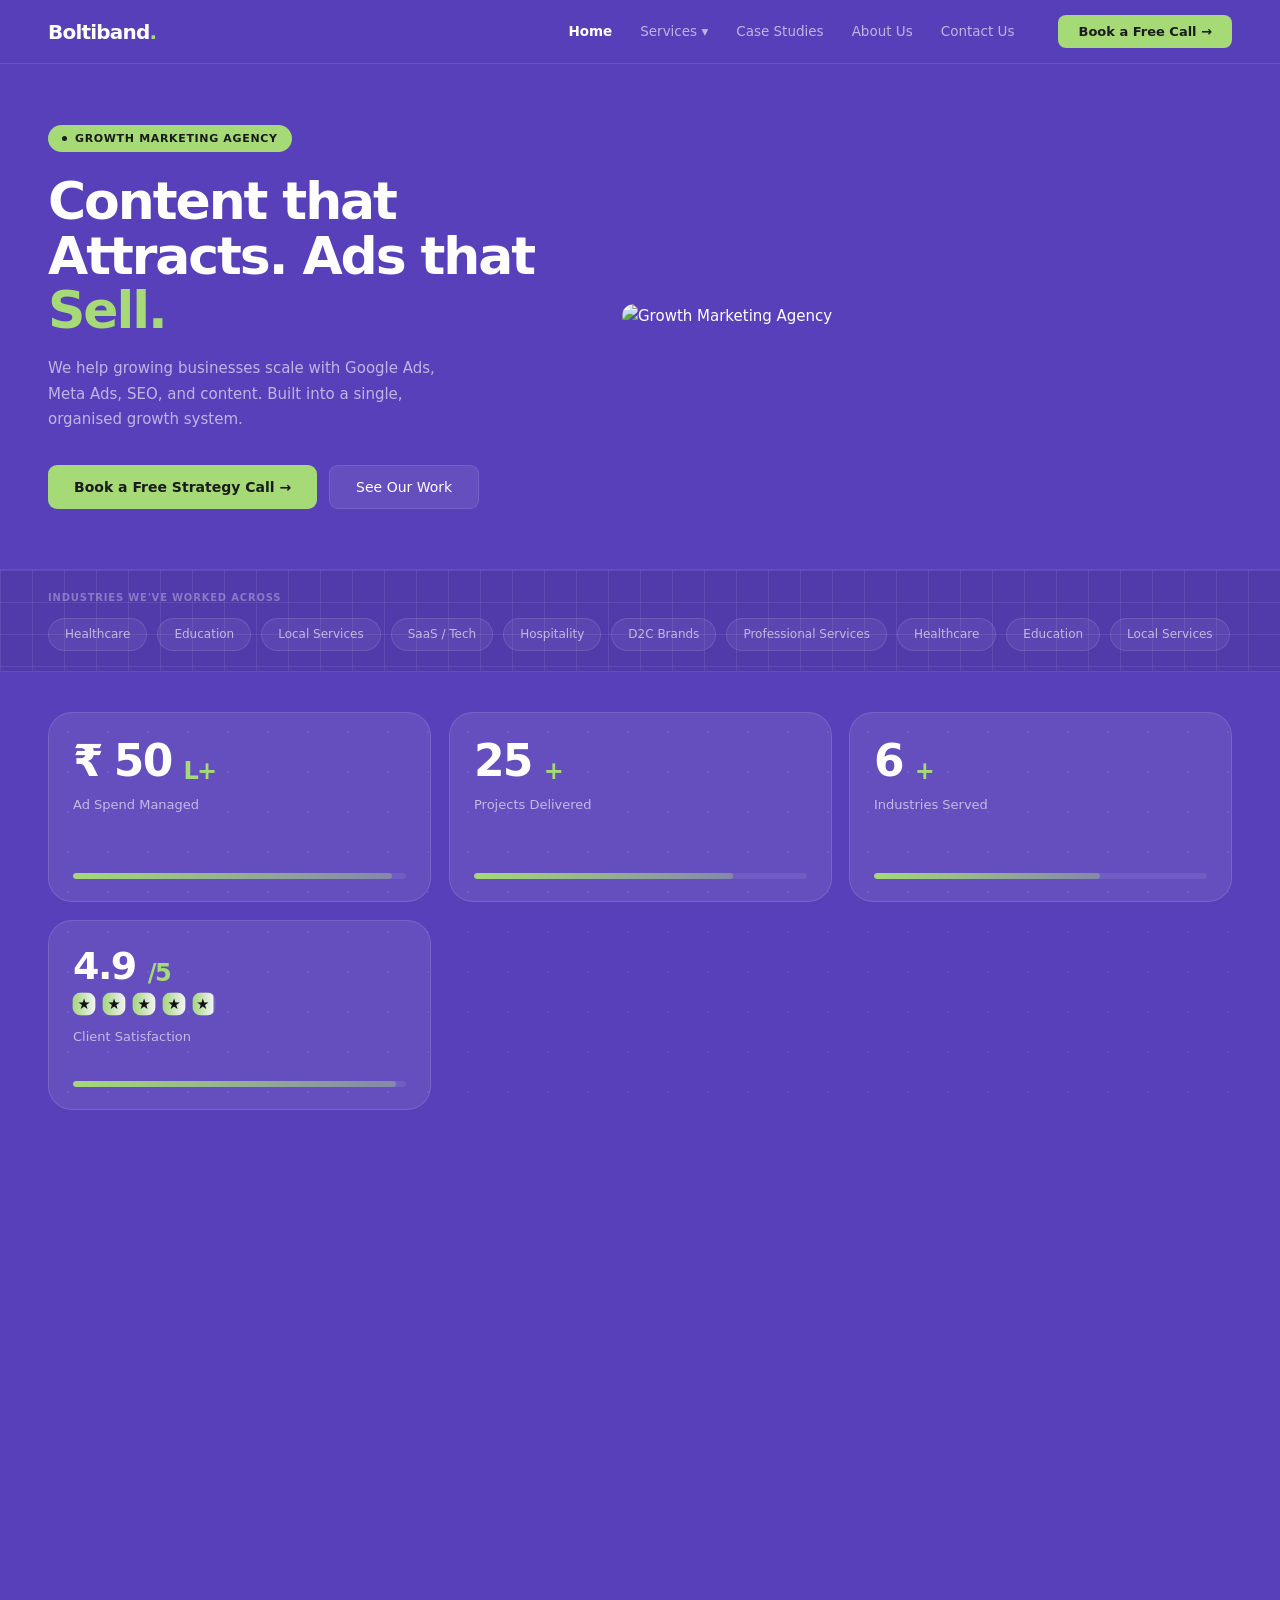
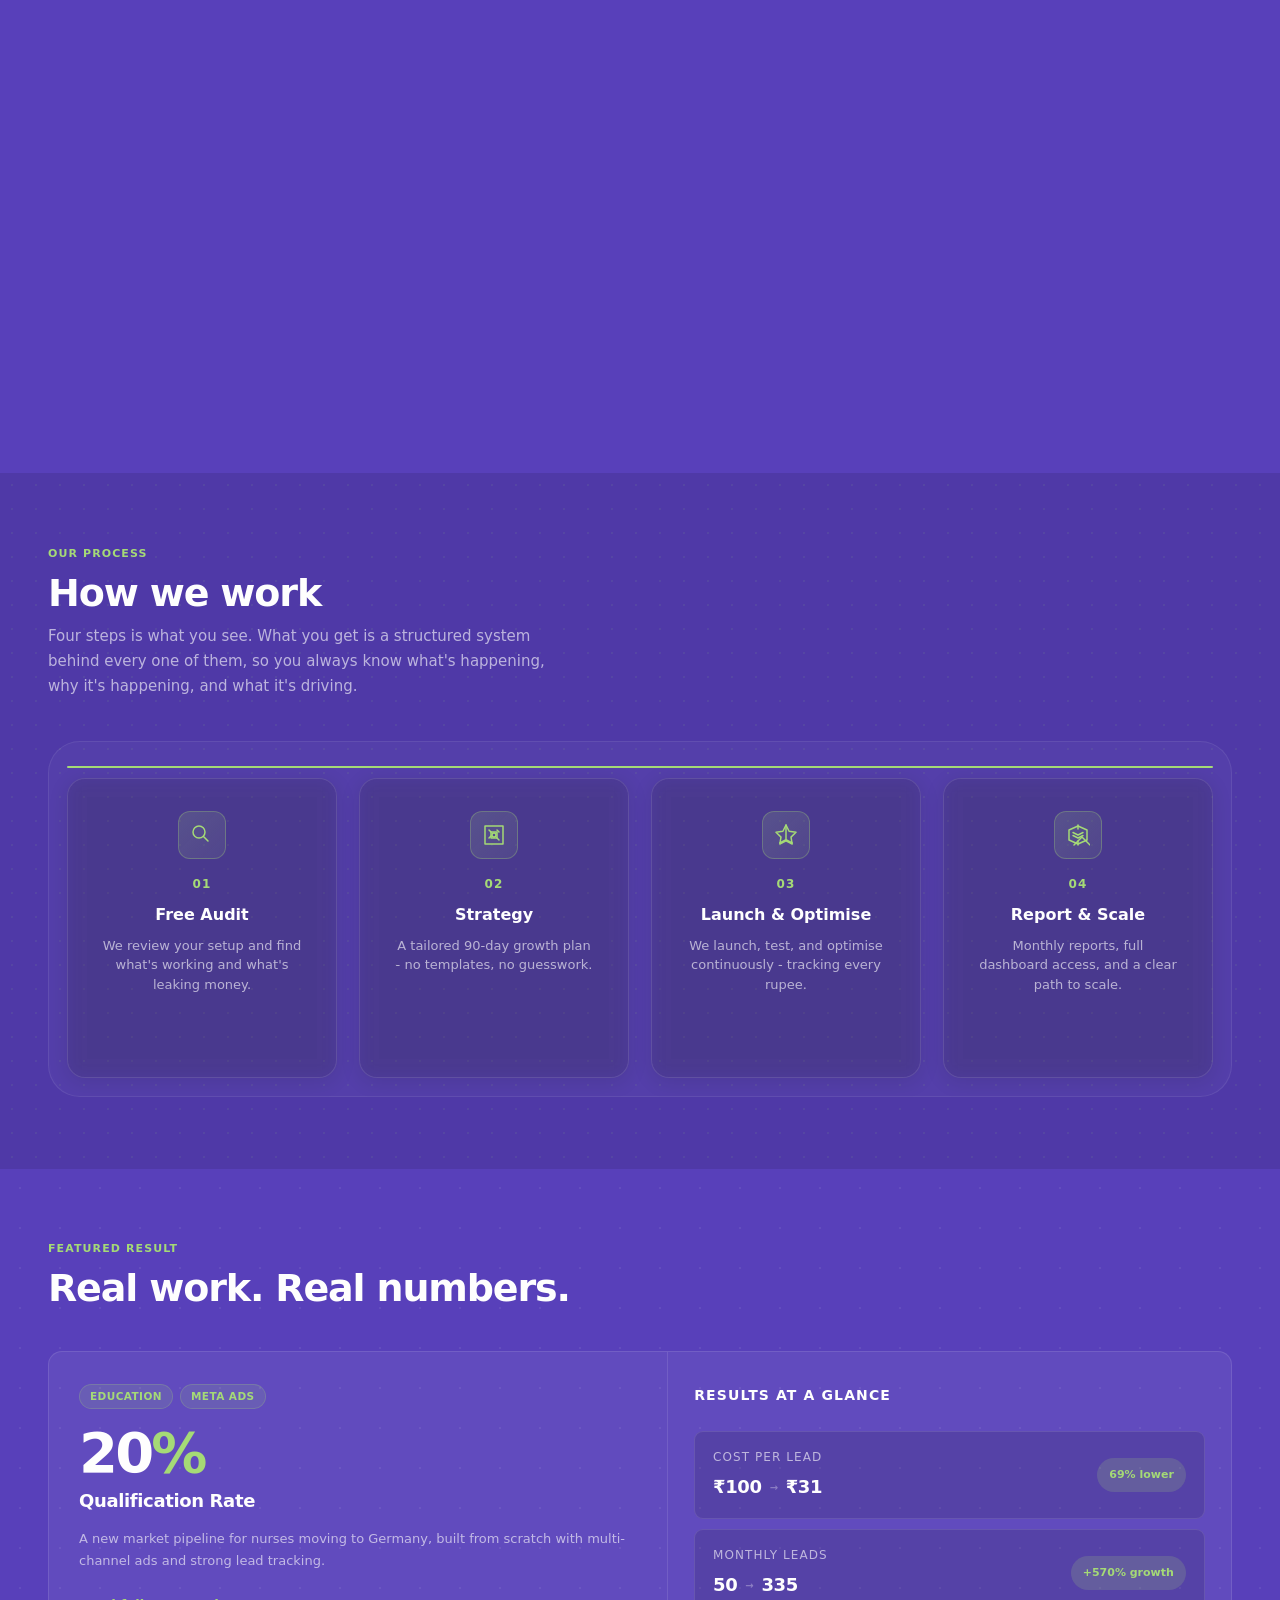
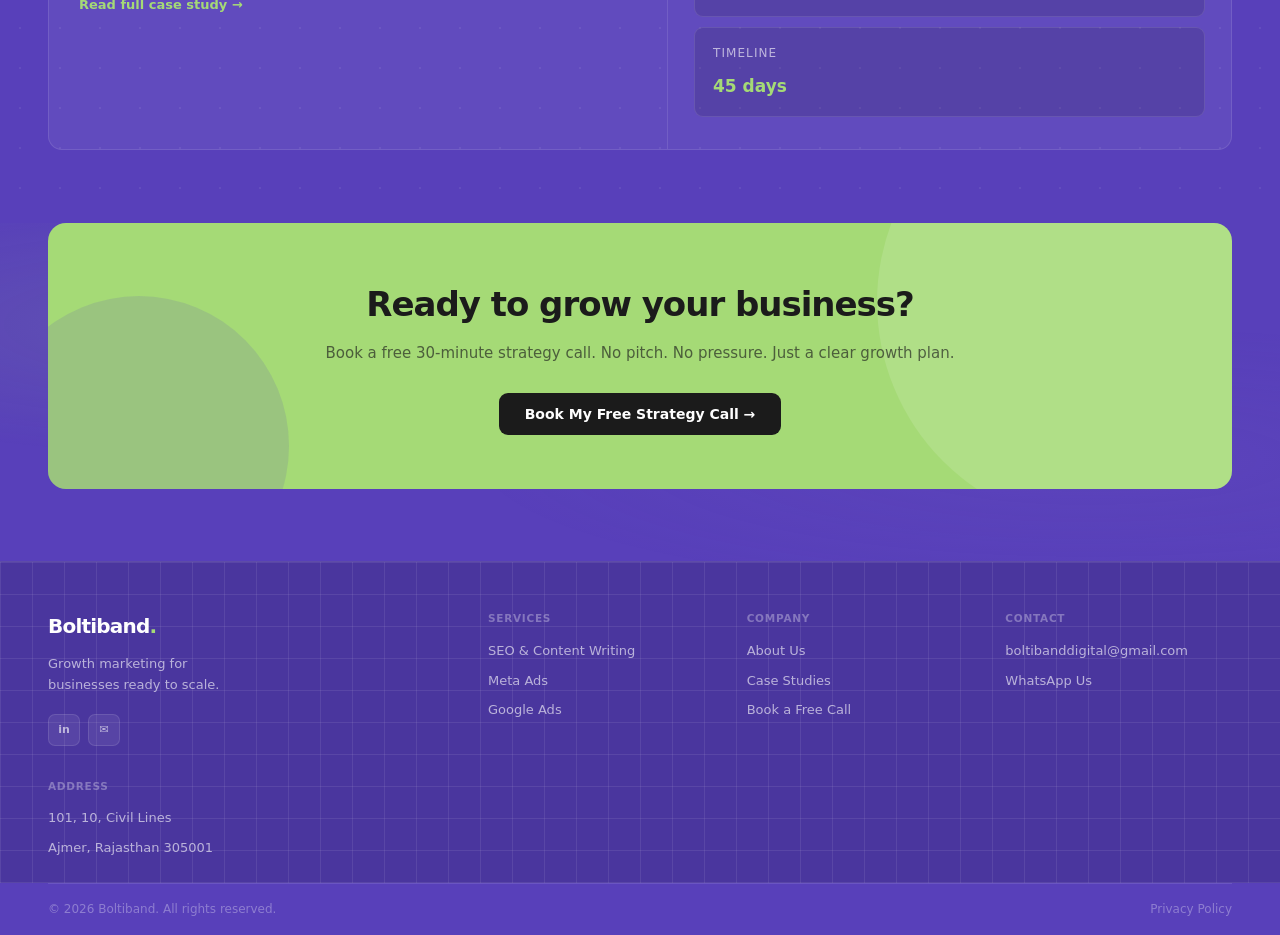
==== index.html @ 7daa12df "Layout and Minor chnages Co-authored-by: Copilot <copilot@github.com>" ====
<!DOCTYPE html>
<html lang="en">

<head>
  <meta charset="UTF-8">
  <meta name="viewport" content="width=device-width, initial-scale=1.0">
  <title>Boltiband - Growth Marketing Agency | Google Ads, Meta Ads & SEO</title>
  <meta name="description"
    content="Boltiband is a growth marketing agency helping businesses grow with Google Ads, Meta Ads, and SEO & Content. Real results, transparent reporting, no fluff.">
  <link
    href="https://fonts.googleapis.com/css2?family=Plus+Jakarta+Sans:wght@600;700;800&family=Manrope:wght@400;500;600&display=swap"
    rel="stylesheet">
  <link rel="icon" href="favicon.svg" type="image/svg+xml">
  <link rel="stylesheet" href="styles.css">
</head>
<!-- Google tag (gtag.js) -->
<script async src="https://www.googletagmanager.com/gtag/js?id=G-CRFG4B2P5N"></script>
<script>
  window.dataLayer = window.dataLayer || [];
  function gtag() { dataLayer.push(arguments); }
  gtag('js', new Date());

  gtag('config', 'G-CRFG4B2P5N');
</script>

<!-- Google Tag Manager -->
<script>(function (w, d, s, l, i) {
    w[l] = w[l] || []; w[l].push({
      'gtm.start':
        new Date().getTime(), event: 'gtm.js'
    }); var f = d.getElementsByTagName(s)[0],
      j = d.createElement(s), dl = l != 'dataLayer' ? '&l=' + l : ''; j.async = true; j.src =
        'https://www.googletagmanager.com/gtm.js?id=' + i + dl; f.parentNode.insertBefore(j, f);
  })(window, document, 'script', 'dataLayer', 'GTM-KFTDWHBC');</script>
<!-- End Google Tag Manager -->


<body>

  <!-- Google Tag Manager (noscript) -->
  <noscript><iframe src="https://www.googletagmanager.com/ns.html?id=GTM-KFTDWHBC" height="0" width="0"
      style="display:none;visibility:hidden"></iframe></noscript>
  <!-- End Google Tag Manager (noscript) -->

  <!-- ═══ NAV ═══ -->
  <nav class="nav" id="main-nav">
    <div class="nav-logo" onclick="goto('home')">Boltiband<span>.</span></div>
    <div class="nav-links">
      <span class="nav-lnk active" onclick="goto('home')" data-page="home">Home</span>
      <div class="nav-dropdown" data-page="services">
        <span class="nav-lnk" data-page="services">Services ▾</span>
        <div class="nav-dropdown-menu">
          <div class="nav-dropdown-menu-inner">
            <span class="nav-dd-heading">Services</span>
            <!-- <span onclick="goto('services')">All Services</span> -->
            <span onclick="goto('seo')">SEO &amp; Content</span>
            <span onclick="goto('google-ads')">Google Ads</span>
            <span onclick="goto('meta-ads')">Meta Ads</span>
            <span onclick="goto('cro')">Conversion Optimisation</span>
            <span onclick="goto('analytics')">Analytics &amp; Reporting</span>
          </div>
        </div>
      </div>
      <span class="nav-lnk" onclick="goto('casestudies')" data-page="casestudies">Case Studies</span>
      <span class="nav-lnk" onclick="goto('about')" data-page="about">About Us</span>
      <span class="nav-lnk" onclick="goto('contact')" data-page="contact">Contact Us</span>
      <button class="nav-btn"
        onclick="window.location.href='https://calendly.com/palakbhatia192000/palak-meetings'">Book a Free Call
        →</button>
    </div>
    <div class="ham" id="ham" onclick="toggleMenu()">
      <span></span><span></span><span></span>
    </div>
  </nav>

  <!-- Mobile menu -->
  <div class="mob-menu" id="mob-menu">
    <span class="mob-lnk" onclick="goto('home');toggleMenu()" data-mob="home">Home</span>
    <span class="mob-lnk" onclick="toggleMenu()" data-mob="services">Services</span>
    <span class="mob-sub-lnk" onclick="goto('seo');toggleMenu()" data-mob="seo">↳ SEO &amp; Content</span>
    <span class="mob-sub-lnk" onclick="goto('google-ads');toggleMenu()" data-mob="google-ads">↳ Google
      Ads</span>
    <span class="mob-sub-lnk" onclick="goto('meta-ads');toggleMenu()" data-mob="meta-ads">↳ Meta Ads</span>
    <span class="mob-sub-lnk" onclick="goto('cro');toggleMenu()" data-mob="cro">↳ Conversion Optimisation</span>
    <span class="mob-sub-lnk" onclick="goto('analytics');toggleMenu()" data-mob="analytics">↳ Analytics &amp;
      Reporting</span>
    <span class="mob-lnk" onclick="goto('casestudies');toggleMenu()" data-mob="casestudies">Case Studies</span>
    <span class="mob-lnk" onclick="goto('about');toggleMenu()" data-mob="about">About Us</span>
    <span class="mob-lnk" onclick="goto('contact');toggleMenu()" data-mob="contact">Contact Us</span>
    <button class="mob-btn"
      onclick="window.location.href='https://calendly.com/palakbhatia192000/palak-meetings';toggleMenu()">Book a Free
      Call →</button>
  </div>

  <!-- ═══════════════════════════════════════
     PAGE: HOME
═══════════════════════════════════════ -->
  <div id="page-home" class="page-enter">

    <!-- HERO -->
    <section class="hero">
      <div class="a1">
        <div class="eyebrow">
          <div class="ed"></div>Growth Marketing Agency
        </div>
        <h1>Content that <br>Attracts. Ads that <br><em>Sell.</em></h1>
        <p class="hero-sub">We help growing businesses scale with Google Ads, Meta Ads, SEO, and content. Built into a
          single, organised growth system.</p>
        <div class="hero-btns">
          <button class="btn-green"
            onclick="window.location.href='https://calendly.com/palakbhatia192000/palak-meetings'">Book a Free Strategy
            Call →</button>
          <button class="btn-ghost" onclick="goto('casestudies')">See Our Work</button>
        </div>
      </div>
      <div class="hero-vis">
        <img src="jakub-zerdzicki-ykgLX_CwtDw-unsplash.jpg" alt="Growth Marketing Agency">
        <!-- <div class="mc fl0"><div class="mc-lbl">Meta Ads · E-commerce</div><div class="mc-val">20%</div><div class="mc-meta">↑ Increase in Qualified leads in 45 days </div></div>
      <div class="mc fl1"><div class="mc-lbl">Google Ads · Local Services</div><div class="mc-val">65%</div><div class="mc-meta">↓ Lower cost per lead · year on year</div></div>
      <div class="mc fl2"><div class="mc-lbl">SEO · Dry Cleaning Brand</div><div class="mc-val">#3</div><div class="mc-meta">↑ Blog rank 3rd in 30 days</div></div> -->
      </div>
    </section>

    <!-- INDUSTRIES -->
    <div class="ind-bar a3 bg-pattern-grid">
      <div class="ind-lbl">Industries we've worked across</div>
      <div class="ind-tw">
        <div class="ind-tr">
          <span class="itag">Healthcare</span><span class="itag">Education</span><span class="itag">Local
            Services</span><span class="itag">SaaS / Tech</span><span class="itag">Hospitality</span><span
            class="itag">D2C Brands</span><span class="itag">Professional Services</span>
          <span class="itag">Healthcare</span><span class="itag">Education</span><span class="itag">Local
            Services</span><span class="itag">SaaS / Tech</span><span class="itag">Hospitality</span><span
            class="itag">D2C Brands</span><span class="itag">Professional Services</span>
        </div>
      </div>
    </div>

    <!-- STATS -->
    <div class="stats-bar a4 bg-pattern-subtle" id="statsSection">
      <div class="stat" data-target="50" data-fill="96" data-suffix="L+">
        <div class="stat-top">
          <div class="stat-n"><span class="stat-prefix">₹</span><span class="stat-value">0</span><span
              class="stat-suffix">L+</span></div>
          <div class="stat-l">Ad Spend Managed</div>
        </div>
        <div class="stat-track">
          <div class="stat-fill"></div>
        </div>
      </div>
      <div class="stat" data-target="25" data-fill="78" data-suffix="+">
        <div class="stat-top">
          <div class="stat-n"><span class="stat-value">0</span><span class="stat-suffix">+</span></div>
          <div>
            <div class="stat-l">Projects Delivered</div>
            <!-- <div class="stat-sub">across Google & Meta Ads</div> -->
          </div>
        </div>
        <div class="stat-track">
          <div class="stat-fill"></div>
        </div>
      </div>
      <div class="stat" data-target="6" data-fill="68" data-suffix="+">
        <div class="stat-top">
          <div class="stat-n"><span class="stat-value">0</span><span class="stat-suffix">+</span></div>
          <div class="stat-l">Industries Served</div>
          <!-- <div class="stat-sub">in Performance Marketing</div> -->
        </div>
        <div class="stat-track">
          <div class="stat-fill"></div>
        </div>
      </div>
      <div class="stat stat-rating" data-target="4.9" data-decimals="1" data-fill="97" data-suffix="/5">
        <div class="stat-top">
          <div class="stat-n"><span class="stat-value">0.0</span><span class="stat-suffix">/5</span></div>
          <div class="stat-stars" aria-label="Client satisfaction rating">
            <span class="star"><span class="star-fill"></span></span>
            <span class="star"><span class="star-fill"></span></span>
            <span class="star"><span class="star-fill"></span></span>
            <span class="star"><span class="star-fill"></span></span>
            <span class="star"><span class="star-fill"></span></span>
          </div>
          <div class="stat-l">Client Satisfaction</div>
          <!-- <div class="stat-sub">Based on client feedback</div> -->
        </div>
        <div class="stat-track">
          <div class="stat-fill"></div>
        </div>
      </div>

    </div>

    <!-- SERVICES - PREMIUM SYSTEM DESIGN -->
    <section class="growth-system-section">
      <div class="growth-system-header"></div>

      <div class="growth-system-container">
        <!-- Header -->
        <div class="gs-header">
          <div class="gs-label">What We Do</div>
          <h2 class="gs-title">Each Service. One Growth Goal.</h2>
          <p class="gs-subtitle">We don’t operate SEO, ads or content in silos. We build an integrated system, where
            each component is designed to reinforce overall
            performance.</p>
        </div>

        <!-- Pillar Cards -->
        <div class="gs-pillars">
          <div class="gs-pillar-card active" data-service="organic" onclick="switchService(this, 'organic')">
            <div class="gs-pillar-icon">
              <svg viewBox="0 0 24 24" fill="none" xmlns="http://www.w3.org/2000/svg">
                <path
                  d="M12 2C6.48 2 2 6.48 2 12s4.48 10 10 10 10-4.48 10-10S17.52 2 12 2zm0 18c-4.41 0-8-3.59-8-8s3.59-8 8-8 8 3.59 8 8-3.59 8-8 8zm3.5-9c.83 0 1.5-.67 1.5-1.5S16.33 8 15.5 8 14 8.67 14 9.5s.67 1.5 1.5 1.5zm-7 0c.83 0 1.5-.67 1.5-1.5S9.33 8 8.5 8 7 8.67 7 9.5 7.67 11 8.5 11zm3.5 6.5c2.33 0 4.31-1.46 5.11-3.5H6.89c.8 2.04 2.78 3.5 5.11 3.5z"
                  fill="currentColor" />
              </svg>
            </div>
            <div class="gs-pillar-name">Organic Growth</div>
            <div class="gs-pillar-outcome">SEO & Content</div>
            <div class="gs-pillar-badge">SEO</div>
          </div>

          <div class="gs-pillar-card" data-service="paid-social" onclick="switchService(this, 'paid-social')">
            <div class="gs-pillar-icon">
              <svg viewBox="0 0 24 24" fill="none" xmlns="http://www.w3.org/2000/svg">
                <path
                  d="M19 3H5c-1.1 0-2 .9-2 2v14c0 1.1.9 2 2 2h14c1.1 0 2-.9 2-2V5c0-1.1-.9-2-2-2zm0 16H5V5h14v14zm-5.04-6.71l-2.75 3.54h4.81L15 10l-5.04 2.29z"
                  fill="currentColor" />
              </svg>
            </div>
            <div class="gs-pillar-name">Paid Social Growth</div>
            <div class="gs-pillar-outcome">Meta Ads</div>
            <div class="gs-pillar-badge">Paid</div>
          </div>

          <div class="gs-pillar-card" data-service="search" onclick="switchService(this, 'search')">
            <div class="gs-pillar-icon">
              <svg viewBox="0 0 24 24" fill="none" xmlns="http://www.w3.org/2000/svg">
                <circle cx="10" cy="10" r="7" stroke="currentColor" stroke-width="2" stroke-linecap="round"
                  stroke-linejoin="round" />
                <path d="M21 21l-4.35-4.35" stroke="currentColor" stroke-width="2" stroke-linecap="round"
                  stroke-linejoin="round" />
              </svg>
            </div>
            <div class="gs-pillar-name">Search Demand</div>
            <div class="gs-pillar-outcome">Google Ads</div>
            <div class="gs-pillar-badge">Search</div>
          </div>

          <div class="gs-pillar-card" data-service="cro" onclick="switchService(this, 'cro')">
            <div class="gs-pillar-icon">
              <svg viewBox="0 0 24 24" fill="none" xmlns="http://www.w3.org/2000/svg">
                <path
                  d="M19 3H5c-1.1 0-2 .9-2 2v14c0 1.1.9 2 2 2h14c1.1 0 2-.9 2-2V5c0-1.1-.9-2-2-2zM9 17H7v-7h2v7zm4 0h-2V7h2v10zm4 0h-2v-4h2v4z"
                  fill="currentColor" />
              </svg>
            </div>
            <div class="gs-pillar-name">Conversion</div>
            <div class="gs-pillar-outcome">Optimisation</div>
            <div class="gs-pillar-badge">CRO</div>
          </div>

          <div class="gs-pillar-card" data-service="analytics" onclick="switchService(this, 'analytics')">
            <div class="gs-pillar-icon">
              <svg viewBox="0 0 24 24" fill="none" xmlns="http://www.w3.org/2000/svg">
                <path
                  d="M19 3H5c-1.1 0-2 .9-2 2v14c0 1.1.9 2 2 2h14c1.1 0 2-.9 2-2V5c0-1.1-.9-2-2-2zm-5 9.5c0 .83-.67 1.5-1.5 1.5S11 13.33 11 12.5s.67-1.5 1.5-1.5 1.5.67 1.5 1.5zM7 17c0-.55.45-1 1-1s1 .45 1 1-1 1-1 1-1-.45-1-1zm10-5.5c0 .83-.67 1.5-1.5 1.5s-1.5-.67-1.5-1.5.67-1.5 1.5-1.5 1.5.67 1.5 1.5z"
                  fill="currentColor" />
              </svg>
            </div>
            <div class="gs-pillar-name">Analytics</div>
            <div class="gs-pillar-outcome">Reporting</div>
            <div class="gs-pillar-badge">Analytics</div>
          </div>
        </div>

        <!-- Expanded Service Panel -->
        <div class="gs-panel">
          <div class="gs-panel-left">
            <h3 class="gs-service-title">Organic Growth (SEO & Content)</h3>
            <div class="gs-outcome-box">
              <div class="gs-outcome-label">Outcome</div>
              <div class="gs-outcome-text">A discoverable, authoritative brand presence in search, in addition to
                inbound demand that compounds over time.</div>
            </div>
          </div>

          <div class="gs-panel-right">
            <div class="gs-section">
              <h4 class="gs-section-title">Objective</h4>
              <div class="gs-objective">
                <p>Establish visibility across high-intent and high-relevance search queries, build topical authority
                  within the category, and structure the website to convert demand into qualified leads and revenue.</p>
              </div>
            </div>

            <div class="gs-section">
              <h4 class="gs-section-title">Platforms & Methodologies Used</h4>
              <div class="gs-methodologies">
                <span class="gs-method-tag">Search Intent Mapping </span>
                <span class="gs-method-tag">On-Page SEO</span>
                <span class="gs-method-tag">Keyword Strategy</span>
                <span class="gs-method-tag">Internal Linking</span>
                <span class="gs-method-tag">CRO</span>
                <span class="gs-method-tag">Content Systems</span>
                <span class="gs-method-tag">Backlinks</span>
                <span class="gs-method-tag">Digital PR</span>
                <span class="gs-method-tag">Landing Page Alignment</span>

              </div>
            </div>

            <div class="gs-section">
              <h4 class="gs-section-title">Expected Results</h4>
              <div class="gs-results">
                <div class="gs-result-card">
                  <div class="gs-result-number">2–5x</div>
                  <div class="gs-result-label">Growth in Organic Traffic Over 6–12 Months</div>
                </div>
                <div class="gs-result-card">
                  <div class="gs-result-number">30–70%</div>
                  <div class="gs-result-label">Increase in Qualified Leads</div>
                </div>
                <div class="gs-result-card">
                  <div class="gs-result-number">Top 3</div>
                  <div class="gs-result-label">Rankings</div>
                </div>
                <div class="gs-result-card">
                  <div class="gs-result-number">Reduced</div>
                  <div class="gs-result-label">Paid Dependency</div>
                </div>
              </div>
            </div>

            <button class="gs-cta-btn"
              onclick="window.location.href='https://calendly.com/palakbhatia192000/palak-meetings'">Book a Free Growth
              Audit →</button>
          </div>
        </div>
      </div>
    </section>

    <!-- PROCESS -->
    <section class="sec sec-dark bg-pattern-dots">
      <div class="sh">
        <div class="stag">Our process</div>
        <h2 class="stitle">How we work</h2>
        <p class="ssub">Four steps is what you see. What you get is a structured system behind every one of them, so you
          always know what's happening, why it's happening, and what it's driving.</p>
      </div>
      <div class="timeline-container" style="max-width: 1400px;" id="processTimeline">
        <div class="timeline-line"></div>
        <div class="timeline-steps">
          <div class="timeline-step" data-step="1">
            <div class="step-card">
              <div class="step-icon">
                <svg viewBox="0 0 24 24" fill="none" xmlns="http://www.w3.org/2000/svg">
                  <circle cx="9" cy="9" r="6" stroke="currentColor" stroke-width="1.5" />
                  <line x1="13.5" y1="13.5" x2="18" y2="18" stroke="currentColor" stroke-width="1.5"
                    stroke-linecap="round" />
                </svg>
              </div>
              <div class="step-number">01</div>
              <div class="step-title">Free Audit</div>
              <div class="step-desc">We review your setup and find what's working and what's leaking money.</div>
            </div>
          </div>
          <div class="timeline-step" data-step="2">
            <div class="step-card">
              <div class="step-icon">
                <svg viewBox="0 0 24 24" fill="none" xmlns="http://www.w3.org/2000/svg">
                  <path d="M3 3h18v18H3V3z" stroke="currentColor" stroke-width="1.5" stroke-linecap="round"
                    stroke-linejoin="round" />
                  <path d="M9 9h6v6H9V9z" stroke="currentColor" stroke-width="1.5" stroke-linecap="round"
                    stroke-linejoin="round" />
                  <circle cx="12" cy="12" r="2" stroke="currentColor" stroke-width="1.5" />
                  <path d="M7 7l2 2M15 15l2 2M7 15l2-2M15 7l2 2" stroke="currentColor" stroke-width="1.5"
                    stroke-linecap="round" stroke-linejoin="round" />
                </svg>
              </div>
              <div class="step-number">02</div>
              <div class="step-title">Strategy</div>
              <div class="step-desc">A tailored 90-day growth plan - no templates, no guesswork.</div>
            </div>
          </div>
          <div class="timeline-step" data-step="3">
            <div class="step-card">
              <div class="step-icon">
                <svg viewBox="0 0 24 24" fill="none" xmlns="http://www.w3.org/2000/svg">
                  <path d="M12 2l3.09 6.26L22 9.27l-5 4.87 1.18 6.88L12 17.77l-6.18 3.25L7 14.14 2 9.27l6.91-1.01L12 2z"
                    stroke="currentColor" stroke-width="1.5" stroke-linecap="round" stroke-linejoin="round" />
                  <path d="M12 2v15.77M5.82 20.02l6.18-3.25 6.18 3.25" stroke="currentColor" stroke-width="1.5"
                    stroke-linecap="round" stroke-linejoin="round" />
                </svg>
              </div>
              <div class="step-number">03</div>
              <div class="step-title">Launch & Optimise</div>
              <div class="step-desc">We launch, test, and optimise continuously - tracking every rupee.</div>
            </div>
          </div>
          <div class="timeline-step" data-step="4">
            <div class="step-card">
              <div class="step-icon">
                <svg viewBox="0 0 24 24" fill="none" xmlns="http://www.w3.org/2000/svg">
                  <path d="M3 17V7l9-4 9 4v10l-9 4-9-4z" stroke="currentColor" stroke-width="1.5" stroke-linecap="round"
                    stroke-linejoin="round" />
                  <path d="M7 9.5L12 12l5-2.5M7 12.5L12 15l5-2.5" stroke="currentColor" stroke-width="1.5"
                    stroke-linecap="round" stroke-linejoin="round" />
                  <path d="M12 2v4M12 18v4" stroke="currentColor" stroke-width="1.5" stroke-linecap="round" />
                  <path d="M8 22l8-8 8 8" stroke="currentColor" stroke-width="1.5" stroke-linecap="round"
                    stroke-linejoin="round" />
                </svg>
              </div>
              <div class="step-number">04</div>
              <div class="step-title">Report & Scale</div>
              <div class="step-desc">Monthly reports, full dashboard access, and a clear path to scale.</div>
            </div>
          </div>
        </div>
      </div>
    </section>

    <!-- FEATURED CASE STUDY -->
    <section class="sec bg-pattern-subtle">
      <div class="sh">
        <div class="stag">Featured result</div>
        <h2 class="stitle">Real work. Real numbers.</h2>
      </div>
      <div class="cs-block">
        <div class="cs-left">
          <div class="cs-tags"><span class="atag">Education</span><span class="atag">Meta Ads</span></div>
          <div class="cs-big">20<span>%</span></div>
          <div class="cs-sub">Qualification Rate</div>
          <p class="cs-body">A new market pipeline for nurses moving to Germany, built from scratch with multi-channel
            ads and strong lead tracking.</p>
          <span class="cs-lnk" onclick="goto('casestudies')">Read full case study →</span>
        </div>
        <div class="cs-right">
          <div class="mr-title">Results at a glance</div>
          <div class="mr-row mr-highlight">
            <div>
              <div class="mr-lbl">Cost per lead</div>
              <div class="mr-impact"><span>₹100</span> <span class="mr-arrow">→</span> <span>₹31</span></div>
            </div>
            <div class="mr-badge">69% lower</div>
          </div>
          <div class="mr-row">
            <div>
              <div class="mr-lbl">Monthly leads</div>
              <div class="mr-impact"><span>50</span> <span class="mr-arrow">→</span> <span>335</span></div>
            </div>
            <div class="mr-badge">+570% growth</div>
          </div>
          <div class="mr-row mr-highlight">
            <div>
              <div class="mr-lbl">Timeline</div>
              <div class="mr-only">45 days</div>
            </div>
          </div>
        </div>
      </div>
    </section>

    <!-- TESTIMONIALS -->
    <!-- <section class="sec sec-dark" style="padding-top:0">
    <div class="sh">
      <div class="stag">What clients say</div>
      <h2 class="stitle">Trusted by founders<br>&amp; marketing teams.</h2>
    </div>
    <div class="testi-grid">
      <div class="tcard"><div class="tcard-stars">★★★★★</div><p class="tcard-q">The first strategy call gave us three ideas we implemented that same week. Rare to work with an agency that actually prepares before the call.</p><div class="tcard-author"><div class="tcard-av">RA</div><div><div class="tcard-name">Rahul A.</div><div class="tcard-role">Founder · E-commerce brand</div></div></div></div>
      <div class="tcard"><div class="tcard-stars">★★★★★</div><p class="tcard-q">Our Google Ads were bleeding money. They restructured everything in two weeks - leads at half the cost, and reporting is incredibly transparent.</p><div class="tcard-author"><div class="tcard-av">SM</div><div><div class="tcard-name">Sneha M.</div><div class="tcard-role">Marketing Head · Healthcare startup</div></div></div></div>
      <div class="tcard"><div class="tcard-stars">★★★★★</div><p class="tcard-q">Our blog now drives 60% of our inbound leads. The content strategy didn't just rank - it converted visitors into demos.</p><div class="tcard-author"><div class="tcard-av">PK</div><div><div class="tcard-name">Priya K.</div><div class="tcard-role">Co-founder · SaaS company</div></div></div></div>
    </div>
  </section> -->

    <!-- CTA -->
    <div class="cta-section bg-pattern-wave">
      <div class="cta-box">
        <h2>Ready to grow your business?</h2>
        <p>Book a free 30-minute strategy call. No pitch. No pressure. Just a clear growth plan.</p>
        <button class="btn-dark"
          onclick="window.location.href='https://calendly.com/palakbhatia192000/palak-meetings'">Book My Free Strategy
          Call →</button>
        <!-- <div class="cta-note">Usually responds within 2 hours · 30 min · No commitment needed</div> -->
      </div>
    </div>

  </div>

  <!-- ═══════════════════════════════════════
     PAGE: SERVICES
═══════════════════════════════════════ -->
  <div id="page-services" style="display:none">

    <div class="page-hero bg-pattern-wave">
      <div class="stag a1">What we do</div>
      <h1 class="a2">Performance marketing<br>that pays for itself.</h1>
      <p class="a3" style="font-size:15px;color:var(--tm);max-width:520px;line-height:1.7;margin-top:12px">Every service
        we offer is built around one principle - your results come first. Data over opinions, always.</p>
      <div class="hero-btns">
        <button class="btn-green"
          onclick="window.location.href='https://calendly.com/palakbhatia192000/palak-meetings'">Get a Free SEO Audit
          →</button>
        <button class="btn-ghost" onclick="goto('casestudies')">See Case Studies</button>
      </div>
    </div>

    <!-- SEO -->
    <div class="svc-detail">
      <div class="svc-detail-inner">
        <div>
          <div class="svc-detail-icon">🔍</div>
          <h2>SEO & Content Writing</h2>
          <p class="svc-detail-desc">Rank on page one for the terms your customers are searching, and stay there. We
            combine technical SEO with content that actually converts - not just content that fills pages.</p>
          <p class="svc-detail-desc">Our content writers understand both search algorithms and human psychology. Every
            article we write is designed to rank, engage, and convert.</p>
          <div class="svc-delivers">
            <div class="svc-del-item">On-page optimisation</div>
            <div class="svc-del-item">Technical SEO audit</div>
            <div class="svc-del-item">Blog & article writing</div>
            <div class="svc-del-item">Keyword research & mapping</div>
            <div class="svc-del-item">Local SEO</div>
            <div class="svc-del-item">Link building strategy</div>
            <div class="svc-del-item">Content calendar planning</div>
            <div class="svc-del-item">Monthly ranking reports</div>
          </div>
          <button class="btn-green"
            onclick="window.location.href='https://calendly.com/palakbhatia192000/palak-meetings'">Get a SEO Audit
            →</button>
          <div class="tools-grid" style="margin-top:20px">
            <span class="tool-chip">Ahrefs</span><span class="tool-chip">SEMrush</span><span class="tool-chip">Search
              Console</span><span class="tool-chip">GA4</span><span class="tool-chip">Screaming Frog</span>
          </div>
        </div>
        <div class="svc-detail-right">
          <h3>Typical results</h3>
          <div class="metric">
            <div class="metric-item"><span>Avg. organic traffic increase</span><span>+180%</span></div>
            <div class="metric-item"><span>Avg. time to first ranking</span><span>60–90 days</span></div>
            <div class="metric-item"><span>Blog conversion rate</span><span>3–6%</span></div>
            <div class="metric-item"><span>Content pieces/month</span><span>4–12</span></div>
          </div>
          <div
            style="margin-top:20px;padding:14px;background:rgba(165,218,118,0.08);border:0.5px solid var(--ac3);border-radius:9px">
            <p style="font-size:12.5px;color:var(--tm);line-height:1.6;font-style:italic">"Our blog now drives 60% of
              our inbound leads."<br><span
                style="font-size:11px;color:var(--td);font-style:normal;margin-top:4px;display:block">- SaaS
                Services</span></p>
          </div>
        </div>
      </div>
    </div>

    <!-- META ADS -->
    <div class="svc-detail">
      <div class="svc-detail-inner rev">
        <div>
          <div class="svc-detail-icon">📱</div>
          <h2>Meta Ads</h2>
          <p class="svc-detail-desc">Facebook and Instagram advertising that goes beyond boosted posts. We build
            full-funnel Meta campaigns - from awareness to conversion - with creative strategy built in from day one.
          </p>
          <p class="svc-detail-desc">We implement server-side tracking via Conversions API (CAPI) so your data is
            accurate and your targeting is sharper - especially in a post-iOS14 world.</p>
          <div class="svc-delivers">
            <div class="svc-del-item">Campaign strategy & setup</div>
            <div class="svc-del-item">Lead gen campaigns</div>
            <div class="svc-del-item">Retargeting funnels</div>
            <div class="svc-del-item">Creative strategy & briefs</div>
            <div class="svc-del-item">CAPI / server-side tracking</div>
            <div class="svc-del-item">Audience research</div>
            <div class="svc-del-item">A/B testing</div>
            <div class="svc-del-item">Weekly performance reports</div>
          </div>
          <button class="btn-green"
            onclick="window.location.href='https://calendly.com/palakbhatia192000/palak-meetings'">Get a Free Meta Ads
            Audit →</button>
          <div class="tools-grid" style="margin-top:20px">
            <span class="tool-chip">Meta Ads Manager</span><span class="tool-chip">Meta CAPI</span><span
              class="tool-chip">GA4</span><span class="tool-chip">Google Tag Manager</span>
          </div>
        </div>
        <div class="svc-detail-right">
          <h3>Typical results</h3>
          <div class="metric">
            <div class="metric-item"><span>Avg. CPL reduction</span><span>62%-65%</span></div>
            <div class="metric-item"><span>Avg. Qualification rate</span><span>10%–12%</span></div>
            <div class="metric-item"><span>Time to optimised campaigns</span><span>45 days</span></div>
            <div class="metric-item"><span>Event Match Quality score</span><span>7.5+/10</span></div>
          </div>
          <div
            style="margin-top:20px;padding:14px;background:rgba(165,218,118,0.08);border:0.5px solid var(--ac3);border-radius:9px">
            <p style="font-size:12.5px;color:var(--tm);line-height:1.6;font-style:italic">"CPL dropped from ₹100 to ₹31
              in 45 days."<br><span
                style="font-size:11px;color:var(--td);font-style:normal;margin-top:4px;display:block">- Education
                Brand</span></p>
          </div>
        </div>
      </div>
    </div>

    <!-- GOOGLE ADS -->
    <div class="svc-detail">
      <div class="svc-detail-inner">
        <div>
          <div class="svc-detail-icon">🎯</div>
          <h2>Google Ads</h2>
          <p class="svc-detail-desc">Put your business in front of people who are actively searching for what you offer.
            We manage Search, Display, Performance Max, Shopping, and Remarketing campaigns with a focus on ROI - not
            just clicks.</p>
          <p class="svc-detail-desc">We audit your existing account structure, fix wasteful spend, and rebuild campaigns
            that convert high-intent queries into paying customers.</p>
          <div class="svc-delivers">
            <div class="svc-del-item">Search campaigns</div>
            <div class="svc-del-item">Display advertising</div>
            <div class="svc-del-item">Performance Max</div>
            <div class="svc-del-item">Shopping campaigns</div>
            <div class="svc-del-item">Remarketing</div>
            <div class="svc-del-item">Conversion tracking setup</div>
            <div class="svc-del-item">Negative keyword management</div>
            <div class="svc-del-item">Monthly CPA reports</div>
          </div>
          <button class="btn-green"
            onclick="window.location.href='https://calendly.com/palakbhatia192000/palak-meetings'">Get a Google Ads
            Audit →</button>
          <div class="tools-grid" style="margin-top:20px">
            <span class="tool-chip">Google Ads</span><span class="tool-chip">GA4</span><span class="tool-chip">Search
              Console</span><span class="tool-chip">Google Tag Manager</span>
          </div>
        </div>
        <div class="svc-detail-right">
          <h3>Typical results</h3>
          <div class="metric">
            <div class="metric-item"><span>Avg. CPA reduction</span><span>60%–61%</span></div>
            <div class="metric-item"><span>Avg. CTR improvement</span><span>+65%</span></div>
            <div class="metric-item"><span>Wasted spend eliminated</span><span>20–40%</span></div>
            <div class="metric-item"><span>Time to campaign launch</span><span>21 days</span></div>
          </div>
          <div
            style="margin-top:20px;padding:14px;background:rgba(165,218,118,0.08);border:0.5px solid var(--ac3);border-radius:9px">
            <p style="font-size:12.5px;color:var(--tm);line-height:1.6;font-style:italic">"They restructured in 3 weeks
              - leads at half the cost."<br><span
                style="font-size:11px;color:var(--td);font-style:normal;margin-top:4px;display:block">- Laundry
                Brand</span></p>
          </div>
        </div>
      </div>
    </div>

    <!-- INDUSTRIES + CTA -->
    <section class="sec">
      <div class="sh">
        <div class="stag">Industries we serve</div>
        <h2 class="stitle">We've worked across<br>these industries.</h2>
        <p class="ssub">Industry knowledge means faster strategies, sharper targeting, and better results from day one.
        </p>
      </div>
      <div style="display:flex;flex-wrap:wrap;gap:10px;margin-bottom:40px">
        <!-- <span class="itag" style="font-size:13px;padding:8px 18px">E-commerce</span> -->
        <span class="itag" style="font-size:13px;padding:8px 18px">Healthcare</span>
        <!-- <span class="itag" style="font-size:13px;padding:8px 18px">Real Estate</span> -->
        <span class="itag" style="font-size:13px;padding:8px 18px">Education</span>
        <span class="itag" style="font-size:13px;padding:8px 18px">Finance</span>
        <span class="itag" style="font-size:13px;padding:8px 18px">Local Services</span>
        <span class="itag" style="font-size:13px;padding:8px 18px">SaaS / Tech</span>
        <span class="itag" style="font-size:13px;padding:8px 18px">Hospitality</span>
        <span class="itag" style="font-size:13px;padding:8px 18px">D2C Brands</span>
        <span class="itag" style="font-size:13px;padding:8px 18px">Professional Services</span>
      </div>
      <div class="cta-box"
        style="text-align:left;display:flex;align-items:center;justify-content:space-between;gap:24px;flex-wrap:wrap">
        <div style="position:relative;z-index:1">
          <h2 style="font-size:26px;margin-bottom:6px">Not sure which service fits?</h2>
          <p style="margin-bottom:0">Let's talk and figure out the best approach for your goals.</p>
        </div>
        <button class="btn-dark" onclick="window.location.href='https://calendly.com/palakbhatia192000/palak-meetings'"
          style="position:relative;z-index:1;white-space:nowrap">Book a Free Consultation →</button>
      </div>
    </section>

  </div>

  <!-- ═══════════════════════════════════════
     PAGE: SEO & CONTENT WRITING
═══════════════════════════════════════ -->
  <div id="page-seo" style="display:none">

    <div class="sp-hero">
      <div class="sp-hero-content a1">
        <div class="sp-breadcrumb">
          <span onclick="goto('services')" class="sp-bc-link">Services</span>
          <span class="sp-bc-sep">›</span>
          <span class="sp-bc-cur">SEO &amp; Content Writing</span>
        </div>
        <div class="stag" style="margin-top:12px">SEO &amp; Content Writing</div>
        <h1>Rank on page one.<br>Stay there. <em>Convert.</em></h1>
        <p class="sp-hero-sub">We combine technical SEO with content that ranks AND converts — not just words that fill
          a page. Every article is engineered to bring in the right people at the right moment.</p>
        <div class="sp-hero-btns">
          <button class="btn-green"
            onclick="window.location.href='https://calendly.com/palakbhatia192000/palak-meetings'">Get a Free SEO Audit
            →</button>
          <button class="btn-ghost" onclick="goto('casestudies')">See Case Studies</button>
        </div>
      </div>
      <div class="sp-hero-visual a2">
        <div class="sp-photo-wrap">
          <img class="sp-photo"
            src="https://images.unsplash.com/photo-1432888622747-4eb9a8efeb07?w=700&auto=format&fit=crop&q=80"
            alt="SEO content strategy">
          <div class="sp-photo-overlay"></div>
          <div class="sp-card sp-card-tl fl0">
            <div class="sp-card-head"><span class="sp-live-dot"></span>Keyword Rankings · Live</div>
            <div class="sp-rank-list">
              <div class="sp-rank-row sp-rank-top"><span class="sp-rank-pos sp-rank-1">#1</span><span
                  class="sp-rank-kw">best laundry delhi ncr</span><span class="sp-rank-up">▲9</span></div>
              <div class="sp-rank-row"><span class="sp-rank-pos">#2</span><span class="sp-rank-kw">dry cleaning
                  doorstep</span><span class="sp-rank-up">▲4</span></div>
              <div class="sp-rank-row"><span class="sp-rank-pos">#3</span><span class="sp-rank-kw">laundry service near
                  me</span><span class="sp-rank-up">▲6</span></div>
            </div>
          </div>
          <div class="sp-card sp-card-br fl1">
            <div class="sp-card-label">Organic Traffic · 30 Days</div>
            <div class="sp-card-big">+180<span>%</span></div>
            <svg class="sp-sparkline" viewBox="0 0 100 28" preserveAspectRatio="none">
              <defs>
                <linearGradient id="seoSparkGrad" x1="0" y1="0" x2="0" y2="1">
                  <stop offset="0%" stop-color="var(--ac)" stop-opacity="0.3" />
                  <stop offset="100%" stop-color="var(--ac)" stop-opacity="0" />
                </linearGradient>
              </defs>
              <path d="M0,24 L14,20 L28,22 L40,15 L54,17 L67,9 L80,11 L100,3 L100,28 L0,28Z"
                fill="url(#seoSparkGrad)" />
              <polyline class="sp-spark-line" points="0,24 14,20 28,22 40,15 54,17 67,9 80,11 100,3" fill="none"
                stroke="var(--ac)" stroke-width="2" stroke-linecap="round" stroke-linejoin="round" />
            </svg>
          </div>
          <div class="sp-card sp-card-badge fl2">
            <div class="sp-badge-label">Avg. Rank Time</div>
            <div class="sp-badge-val">60<span>days</span></div>
          </div>
        </div>
      </div>
    </div>

    <section class="sec">
      <div class="sh">
        <div class="stag">What's included</div>
        <h2 class="stitle">Everything you need<br>to dominate search.</h2>
        <p class="ssub">From technical fixes to weekly content — we handle the full SEO stack so you can focus on
          running your business.</p>
      </div>
      <div class="sp-includes-grid">
        <div class="sp-include-card">
          <div class="sp-include-icon">🔧</div>
          <div class="sp-include-name">Technical SEO</div>
          <div class="sp-include-desc">Site speed, crawlability, schema markup, Core Web Vitals — we fix what search
            engines penalise.</div>
        </div>
        <div class="sp-include-card">
          <div class="sp-include-icon">🔑</div>
          <div class="sp-include-name">Keyword Strategy</div>
          <div class="sp-include-desc">Intent-mapped keyword research targeting buyers, not just browsers — top, middle,
            and bottom funnel.</div>
        </div>
        <div class="sp-include-card">
          <div class="sp-include-icon">✍️</div>
          <div class="sp-include-name">Blog &amp; Article Writing</div>
          <div class="sp-include-desc">4–12 pieces per month, written to rank AND convert. Every piece briefed, drafted,
            and reviewed before publishing.</div>
        </div>
        <div class="sp-include-card">
          <div class="sp-include-icon">📍</div>
          <div class="sp-include-name">Local SEO</div>
          <div class="sp-include-desc">Google Business Profile optimisation, local citations, and geo-targeted content
            for multi-location businesses.</div>
        </div>
        <div class="sp-include-card">
          <div class="sp-include-icon">🔗</div>
          <div class="sp-include-name">Link Building</div>
          <div class="sp-include-desc">White-hat backlink strategy — guest posts, digital PR, and niche directories that
            actually move rankings.</div>
        </div>
        <div class="sp-include-card">
          <div class="sp-include-icon">📊</div>
          <div class="sp-include-name">Monthly Reporting</div>
          <div class="sp-include-desc">Rank tracking, traffic analysis, and content performance — clear reports every
            month with zero jargon.</div>
        </div>
      </div>
      <div class="sp-delivers-wrap">
        <div class="sp-del-pill">On-page optimisation</div>
        <div class="sp-del-pill">Technical SEO audit</div>
        <div class="sp-del-pill">Blog &amp; article writing</div>
        <div class="sp-del-pill">Keyword research &amp; mapping</div>
        <div class="sp-del-pill">Local SEO</div>
        <div class="sp-del-pill">Link building strategy</div>
        <div class="sp-del-pill">Content calendar planning</div>
        <div class="sp-del-pill">Monthly ranking reports</div>
      </div>
    </section>

    <section class="sec sec-dark">
      <div class="sh">
        <div class="stag">How the process works</div>
        <h2 class="stitle">Four steps to page one.</h2>
        <p class="ssub">No guesswork. No generic templates. A structured system built around your specific goals and
          industry.</p>
      </div>
      <div class="sp-process-grid">
        <div class="sp-proc-step">
          <div class="sp-proc-num">01</div>
          <div class="sp-proc-icon">🔍</div>
          <div class="sp-proc-name">SEO Audit</div>
          <div class="sp-proc-desc">We crawl your site, analyse competitors, and map every technical issue and ranking
            opportunity in one report.</div>
          <div class="sp-proc-conn"></div>
        </div>
        <div class="sp-proc-step">
          <div class="sp-proc-num">02</div>
          <div class="sp-proc-icon">🗺️</div>
          <div class="sp-proc-name">Keyword &amp; Content Map</div>
          <div class="sp-proc-desc">We build a 90-day keyword plan and content calendar — every piece matched to a
            search intent and funnel stage.</div>
          <div class="sp-proc-conn"></div>
        </div>
        <div class="sp-proc-step">
          <div class="sp-proc-num">03</div>
          <div class="sp-proc-icon">✍️</div>
          <div class="sp-proc-name">Content &amp; Fixes</div>
          <div class="sp-proc-desc">Technical fixes go live first (fast wins), then weekly content publishing begins —
            optimised, interlinked, conversion-ready.</div>
          <div class="sp-proc-conn"></div>
        </div>
        <div class="sp-proc-step">
          <div class="sp-proc-num">04</div>
          <div class="sp-proc-icon">📈</div>
          <div class="sp-proc-name">Track &amp; Compound</div>
          <div class="sp-proc-desc">Monthly rank tracking, traffic reports, and iterative improvements. SEO compounds —
            results build every month.</div>
        </div>
      </div>
    </section>

    <section class="sec">
      <div class="sh">
        <div class="stag">Typical results</div>
        <h2 class="stitle">What you can expect<br>working with us.</h2>
      </div>
      <div class="sp-results-grid">
        <div class="sp-result-card sp-result-big">
          <div class="sp-result-val">+180<span>%</span></div>
          <div class="sp-result-label">Avg. organic traffic increase</div>
          <div class="sp-result-note">Measured at 6 months vs baseline</div>
        </div>
        <div class="sp-result-card">
          <div class="sp-result-val">60–90<span>days</span></div>
          <div class="sp-result-label">Avg. time to first ranking</div>
        </div>
        <div class="sp-result-card">
          <div class="sp-result-val">3–6<span>%</span></div>
          <div class="sp-result-label">Blog conversion rate</div>
        </div>
        <div class="sp-result-card">
          <div class="sp-result-val">4–12</div>
          <div class="sp-result-label">Content pieces per month</div>
        </div>
      </div>
    </section>

    <section class="sec sec-dark">
      <div class="sh">
        <div class="stag">Case study preview</div>
        <h2 class="stitle">SEO in action.</h2>
      </div>
      <div class="sp-cs-preview">
        <div class="sp-cs-left">
          <div class="cs-tags"><span class="atag">Local Services</span><span class="atag">SEO</span></div>
          <div class="sp-cs-metric">#3</div>
          <div class="sp-cs-title">Blog ranked 3rd on Google in 30 days</div>
          <p class="sp-cs-body">A dry cleaning brand in Delhi NCR needed organic visibility alongside their paid
            campaigns. We identified high-intent local keywords and built a content strategy around them. Within 30
            days, a core blog post hit #3 on Google — driving consistent organic leads at zero ad spend.</p>
          <span class="cs-lnk" onclick="goto('casestudies')">Read full case study →</span>
        </div>
        <div class="sp-cs-right">
          <div class="sp-cs-stats">
            <div class="sp-cs-stat">
              <div class="sp-cs-stat-val">#3</div>
              <div class="sp-cs-stat-lbl">Google ranking in 30 days</div>
            </div>
            <div class="sp-cs-stat">
              <div class="sp-cs-stat-val">+180%</div>
              <div class="sp-cs-stat-lbl">Organic traffic growth</div>
            </div>
            <div class="sp-cs-stat">
              <div class="sp-cs-stat-val">₹0</div>
              <div class="sp-cs-stat-lbl">Ad spend for organic leads</div>
            </div>
            <div class="sp-cs-stat">
              <div class="sp-cs-stat-val">30</div>
              <div class="sp-cs-stat-lbl">Days to first ranking</div>
            </div>
          </div>
        </div>
      </div>
    </section>

    <section class="sec">
      <div class="sh">
        <div class="stag">Tools we use</div>
        <h2 class="stitle">Industry-grade tools.<br>Expert hands.</h2>
      </div>
      <div class="sp-tools-grid">
        <div class="sp-tool-card">
          <div class="sp-tool-icon">🔬</div>
          <div class="sp-tool-name">Ahrefs</div>
          <div class="sp-tool-use">Backlink analysis, keyword research, competitor audits</div>
        </div>
        <div class="sp-tool-card">
          <div class="sp-tool-icon">📡</div>
          <div class="sp-tool-name">SEMrush</div>
          <div class="sp-tool-use">Rank tracking, site audits, content gap analysis</div>
        </div>
        <div class="sp-tool-card">
          <div class="sp-tool-icon">🔎</div>
          <div class="sp-tool-name">Search Console</div>
          <div class="sp-tool-use">Indexing, impressions, CTR and ranking data</div>
        </div>
        <div class="sp-tool-card">
          <div class="sp-tool-icon">📊</div>
          <div class="sp-tool-name">GA4</div>
          <div class="sp-tool-use">Organic traffic, goal completions, user behaviour</div>
        </div>
        <div class="sp-tool-card">
          <div class="sp-tool-icon">🕷️</div>
          <div class="sp-tool-name">Screaming Frog</div>
          <div class="sp-tool-use">Technical crawl audits, broken links, schema validation</div>
        </div>
        <div class="sp-tool-card">
          <div class="sp-tool-icon">📝</div>
          <div class="sp-tool-name">SurferSEO</div>
          <div class="sp-tool-use">Content optimisation and NLP-based scoring</div>
        </div>
      </div>
    </section>

    <section class="sec sec-dark">
      <div class="sh">
        <div class="stag">FAQs</div>
        <h2 class="stitle">Common SEO questions.</h2>
      </div>
      <div class="sp-faq-list">
        <div class="sp-faq-item" onclick="toggleFaq(this)">
          <div class="sp-faq-q">How long does SEO take to show results? <span class="sp-faq-icon">+</span></div>
          <div class="sp-faq-a">Realistically, 60–90 days for initial rankings, 4–6 months for meaningful traffic
            growth. SEO is a compounding channel — the longer you invest, the stronger the returns.</div>
        </div>
        <div class="sp-faq-item" onclick="toggleFaq(this)">
          <div class="sp-faq-q">Do you write the content or do we? <span class="sp-faq-icon">+</span></div>
          <div class="sp-faq-a">We write everything. Our team handles research, briefing, writing, on-page optimisation,
            and internal linking. You review and approve before anything goes live.</div>
        </div>
        <div class="sp-faq-item" onclick="toggleFaq(this)">
          <div class="sp-faq-q">What industries have you done SEO for? <span class="sp-faq-icon">+</span></div>
          <div class="sp-faq-a">Healthcare, education, local services (laundry, cleaning, repair), SaaS, D2C brands, and
            professional services. We research your space deeply before writing a single word.</div>
        </div>
        <div class="sp-faq-item" onclick="toggleFaq(this)">
          <div class="sp-faq-q">Do you do one-time audits or ongoing SEO? <span class="sp-faq-icon">+</span></div>
          <div class="sp-faq-a">Both. Standalone technical SEO audits with a prioritised fix list, or full ongoing
            retainers including content writing, link building, and monthly reporting.</div>
        </div>
        <div class="sp-faq-item" onclick="toggleFaq(this)">
          <div class="sp-faq-q">Can SEO and Google Ads run at the same time? <span class="sp-faq-icon">+</span></div>
          <div class="sp-faq-a">Absolutely — and they work better together. Ads give immediate traffic while SEO builds
            long-term visibility. We use Ads data to sharpen SEO keyword strategy.</div>
        </div>
      </div>
    </section>

    <div class="cta-section">
      <div class="cta-box">
        <h2>Ready to rank on page one?</h2>
        <p>Get a free SEO audit — we'll show you exactly what's holding your site back and how to fix it.</p><button
          class="btn-dark" onclick="window.location.href='https://calendly.com/palakbhatia192000/palak-meetings'">Get My
          Free SEO Audit →</button>
      </div>
    </div>

    <footer class="footer bg-pattern-grid">
      <div>
        <div class="ft-logo">Boltiband<span>.</span></div>
        <p class="ft-tagline">Growth marketing for businesses ready to scale.</p>
        <div class="ft-soc"><a class="ft-si" href="https://www.linkedin.com/company/theboltiband/" target="_blank"
            rel="noopener noreferrer">in</a><a class="ft-si" href="mailto:boltibanddigital@gmail.com">✉</a></div>
      </div>
      <div class="ft-col">
        <h4>Services</h4>
        <ul>
          <li onclick="goto('seo')">SEO &amp; Content</li>
          <li onclick="goto('meta-ads')">Meta Ads</li>
          <li onclick="goto('google-ads')">Google Ads</li>
        </ul>
      </div>
      <div class="ft-col">
        <h4>Company</h4>
        <ul>
          <li onclick="goto('about')">About Us</li>
          <li onclick="goto('casestudies')">Case Studies</li>
          <li><a href="https://calendly.com/palakbhatia192000/palak-meetings">Book a Free Call</a></li>
        </ul>
      </div>
      <div class="ft-col">
        <h4>Contact</h4>
        <ul>
          <li><a href="mailto:boltibanddigital@gmail.com">boltibanddigital@gmail.com</a></li>
          <li><a href="https://wa.me/918764933188" target="_blank">WhatsApp Us</a></li>
        </ul>
      </div>
    </footer>
    <div class="ft-bottom">
      <p>© 2026 Boltiband. All rights reserved.</p><span>Privacy Policy</span>
    </div>
  </div>

  <!-- ═══════════════════════════════════════
     PAGE: META ADS
═══════════════════════════════════════ -->
  <div id="page-meta-ads" style="display:none">

    <div class="sp-hero">
      <div class="sp-hero-content a1">
        <div class="sp-breadcrumb">
          <span onclick="goto('services')" class="sp-bc-link">Services</span>
          <span class="sp-bc-sep">›</span>
          <span class="sp-bc-cur">Meta Ads</span>
        </div>
        <div class="stag" style="margin-top:12px">Meta Ads</div>
        <h1>Facebook &amp; Instagram ads<br>that <em>actually work.</em></h1>
        <p class="sp-hero-sub">Full-funnel Meta campaigns built around real leads and sustainable ROAS — not just
          boosted posts. We set up CAPI so your data stays sharp even post-iOS14.</p>
        <div class="sp-hero-btns">
          <button class="btn-green"
            onclick="window.location.href='https://calendly.com/palakbhatia192000/palak-meetings'">Get a Free Meta Ads
            Audit →</button>
          <button class="btn-ghost" onclick="goto('casestudies')">See Case Studies</button>
        </div>
      </div>
      <div class="sp-hero-visual a2">
        <div class="sp-photo-wrap">
          <img class="sp-photo"
            src="https://images.unsplash.com/photo-1611162617213-7d7a39e9b1d7?w=700&auto=format&fit=crop&q=80"
            alt="Meta Ads social media marketing">
          <div class="sp-photo-overlay"></div>
          <div class="sp-card sp-card-tl fl0">
            <div class="sp-card-head"><span class="sp-live-dot"></span>Meta Ads · Live</div>
            <div class="sp-card-metrics-row">
              <div class="sp-card-metric">
                <div class="sp-card-val sp-green">₹31</div>
                <div class="sp-card-sub">Cost / Lead</div>
              </div>
              <div class="sp-card-divider"></div>
              <div class="sp-card-metric">
                <div class="sp-card-val">20%</div>
                <div class="sp-card-sub">Qual. Rate</div>
              </div>
              <div class="sp-card-divider"></div>
              <div class="sp-card-metric">
                <div class="sp-card-val">7.5</div>
                <div class="sp-card-sub">EMQ Score</div>
              </div>
            </div>
            <div class="sp-mini-bars">
              <div class="sp-bar" style="--bh:40%;--bd:0s"></div>
              <div class="sp-bar" style="--bh:60%;--bd:0.08s"></div>
              <div class="sp-bar" style="--bh:52%;--bd:0.16s"></div>
              <div class="sp-bar" style="--bh:78%;--bd:0.24s"></div>
              <div class="sp-bar sp-bar-active" style="--bh:100%;--bd:0.32s"></div>
            </div>
          </div>
          <div class="sp-card sp-card-br fl1">
            <div class="sp-card-label">CPL Reduced</div>
            <div class="sp-cpl-journey"><span class="sp-cpl-before">₹100</span><span class="sp-cpl-arrow">→</span><span
                class="sp-cpl-after">₹31</span></div>
            <div class="sp-card-note">In 45 days</div>
          </div>
          <div class="sp-card sp-card-badge fl2">
            <div class="sp-badge-label">Monthly Leads</div>
            <div class="sp-badge-val">335</div>
          </div>
        </div>
      </div>
    </div>

    <section class="sec">
      <div class="sh">
        <div class="stag">What's included</div>
        <h2 class="stitle">Beyond boosted posts.<br>Real campaign strategy.</h2>
        <p class="ssub">We build full-funnel Meta systems — from cold audience acquisition to warm retargeting — with
          tracking that actually works.</p>
      </div>
      <div class="sp-includes-grid">
        <div class="sp-include-card">
          <div class="sp-include-icon">🗺️</div>
          <div class="sp-include-name">Campaign Strategy</div>
          <div class="sp-include-desc">Full-funnel architecture — cold, warm, and hot audience campaigns mapped to your
            specific business goals.</div>
        </div>
        <div class="sp-include-card">
          <div class="sp-include-icon">🎯</div>
          <div class="sp-include-name">Lead Gen Campaigns</div>
          <div class="sp-include-desc">Instant forms and landing page campaigns optimised for cost per qualified lead,
            not just cost per click.</div>
        </div>
        <div class="sp-include-card">
          <div class="sp-include-icon">🔄</div>
          <div class="sp-include-name">Retargeting Funnels</div>
          <div class="sp-include-desc">Website visitors, video viewers, and engaged audiences re-engaged with sequenced
            messaging that converts.</div>
        </div>
        <div class="sp-include-card">
          <div class="sp-include-icon">🎨</div>
          <div class="sp-include-name">Creative Strategy &amp; Briefs</div>
          <div class="sp-include-desc">We write creative briefs your team can execute — tested messaging that addresses
            real pain points.</div>
        </div>
        <div class="sp-include-card">
          <div class="sp-include-icon">🔒</div>
          <div class="sp-include-name">CAPI / Server-Side Tracking</div>
          <div class="sp-include-desc">Conversions API setup so your data is accurate post-iOS14 — sharper targeting,
            better EMQ scores, lower CPL.</div>
        </div>
        <div class="sp-include-card">
          <div class="sp-include-icon">🧪</div>
          <div class="sp-include-name">A/B Testing</div>
          <div class="sp-include-desc">Systematic testing of audiences, creatives, copy, and landing pages — then
            scaling what wins.</div>
        </div>
      </div>
      <div class="sp-delivers-wrap">
        <div class="sp-del-pill">Campaign strategy &amp; setup</div>
        <div class="sp-del-pill">Lead gen campaigns</div>
        <div class="sp-del-pill">Retargeting funnels</div>
        <div class="sp-del-pill">Creative strategy &amp; briefs</div>
        <div class="sp-del-pill">CAPI / server-side tracking</div>
        <div class="sp-del-pill">Audience research</div>
        <div class="sp-del-pill">A/B testing</div>
        <div class="sp-del-pill">Weekly performance reports</div>
      </div>
    </section>

    <section class="sec sec-dark">
      <div class="sh">
        <div class="stag">How the process works</div>
        <h2 class="stitle">From setup to scale<br>in four steps.</h2>
      </div>
      <div class="sp-process-grid">
        <div class="sp-proc-step">
          <div class="sp-proc-num">01</div>
          <div class="sp-proc-icon">🔒</div>
          <div class="sp-proc-name">Pixel &amp; CAPI Setup</div>
          <div class="sp-proc-desc">We set up Meta Pixel, Conversions API, and GA4 — so every lead is tracked accurately
            from day one.</div>
          <div class="sp-proc-conn"></div>
        </div>
        <div class="sp-proc-step">
          <div class="sp-proc-num">02</div>
          <div class="sp-proc-icon">👥</div>
          <div class="sp-proc-name">Audience Research</div>
          <div class="sp-proc-desc">Cold interest audiences, lookalikes, and retargeting segments — mapped to your buyer
            personas and funnel stages.</div>
          <div class="sp-proc-conn"></div>
        </div>
        <div class="sp-proc-step">
          <div class="sp-proc-num">03</div>
          <div class="sp-proc-icon">🎨</div>
          <div class="sp-proc-name">Creative &amp; Launch</div>
          <div class="sp-proc-desc">We brief creatives, write copy, build campaigns, and launch — testing multiple
            variables from day one.</div>
          <div class="sp-proc-conn"></div>
        </div>
        <div class="sp-proc-step">
          <div class="sp-proc-num">04</div>
          <div class="sp-proc-icon">📈</div>
          <div class="sp-proc-name">Optimise &amp; Scale</div>
          <div class="sp-proc-desc">Weekly bid adjustments, audience pruning, creative rotation — then scaling budget
            behind the winners.</div>
        </div>
      </div>
    </section>

    <section class="sec">
      <div class="sh">
        <div class="stag">Typical results</div>
        <h2 class="stitle">What our Meta Ads<br>clients typically see.</h2>
      </div>
      <div class="sp-results-grid">
        <div class="sp-result-card sp-result-big">
          <div class="sp-result-val">62–65<span>%</span></div>
          <div class="sp-result-label">Avg. CPL reduction</div>
          <div class="sp-result-note">Compared to client's previous campaigns</div>
        </div>
        <div class="sp-result-card">
          <div class="sp-result-val">10–12<span>%</span></div>
          <div class="sp-result-label">Avg. qualification rate</div>
        </div>
        <div class="sp-result-card">
          <div class="sp-result-val">45<span>days</span></div>
          <div class="sp-result-label">Time to optimised campaigns</div>
        </div>
        <div class="sp-result-card">
          <div class="sp-result-val">7.5+<span>/10</span></div>
          <div class="sp-result-label">Event Match Quality score</div>
        </div>
      </div>
    </section>

    <section class="sec sec-dark">
      <div class="sh">
        <div class="stag">Case study preview</div>
        <h2 class="stitle">Meta Ads in action.</h2>
      </div>
      <div class="sp-cs-preview">
        <div class="sp-cs-left">
          <div class="cs-tags"><span class="atag">Education</span><span class="atag">Meta Ads</span></div>
          <div class="sp-cs-metric">₹31</div>
          <div class="sp-cs-title">Cost per qualified lead — down from ₹100</div>
          <p class="sp-cs-body">Starting from zero, we ran multi-channel Meta campaigns with CAPI tracking and
            systematic audience testing for a nurses-to-Germany education brand. CPL dropped from ₹100 to ₹31 in 45 days
            — with a 20% qualification rate.</p>
          <span class="cs-lnk" onclick="goto('casestudies')">Read full case study →</span>
        </div>
        <div class="sp-cs-right">
          <div class="sp-cs-stats">
            <div class="sp-cs-stat">
              <div class="sp-cs-stat-val">₹31</div>
              <div class="sp-cs-stat-lbl">Cost per qualified lead</div>
            </div>
            <div class="sp-cs-stat">
              <div class="sp-cs-stat-val">335</div>
              <div class="sp-cs-stat-lbl">Total leads in Month 1</div>
            </div>
            <div class="sp-cs-stat">
              <div class="sp-cs-stat-val">20%</div>
              <div class="sp-cs-stat-lbl">Qualification rate</div>
            </div>
            <div class="sp-cs-stat">
              <div class="sp-cs-stat-val">45</div>
              <div class="sp-cs-stat-lbl">Days to optimised CPL</div>
            </div>
          </div>
        </div>
      </div>
    </section>

    <section class="sec">
      <div class="sh">
        <div class="stag">Tools we use</div>
        <h2 class="stitle">The Meta stack<br>we run on.</h2>
      </div>
      <div class="sp-tools-grid">
        <div class="sp-tool-card">
          <div class="sp-tool-icon">📱</div>
          <div class="sp-tool-name">Meta Ads Manager</div>
          <div class="sp-tool-use">Campaign creation, audience targeting, budget management</div>
        </div>
        <div class="sp-tool-card">
          <div class="sp-tool-icon">🔒</div>
          <div class="sp-tool-name">Meta CAPI</div>
          <div class="sp-tool-use">Server-side event tracking for accurate post-iOS14 data</div>
        </div>
        <div class="sp-tool-card">
          <div class="sp-tool-icon">📊</div>
          <div class="sp-tool-name">GA4</div>
          <div class="sp-tool-use">Cross-channel attribution and conversion tracking</div>
        </div>
        <div class="sp-tool-card">
          <div class="sp-tool-icon">🏷️</div>
          <div class="sp-tool-name">Google Tag Manager</div>
          <div class="sp-tool-use">Event tagging, pixel setup, and tracking management</div>
        </div>
        <div class="sp-tool-card">
          <div class="sp-tool-icon">🧪</div>
          <div class="sp-tool-name">Meta A/B Testing</div>
          <div class="sp-tool-use">Structured creative and audience experiments</div>
        </div>
        <div class="sp-tool-card">
          <div class="sp-tool-icon">📋</div>
          <div class="sp-tool-name">CRM Integration</div>
          <div class="sp-tool-use">Lead quality tracking — from form fill to qualified call</div>
        </div>
      </div>
    </section>

    <section class="sec sec-dark">
      <div class="sh">
        <div class="stag">FAQs</div>
        <h2 class="stitle">Common Meta Ads questions.</h2>
      </div>
      <div class="sp-faq-list">
        <div class="sp-faq-item" onclick="toggleFaq(this)">
          <div class="sp-faq-q">How much budget do I need to start Meta Ads? <span class="sp-faq-icon">+</span></div>
          <div class="sp-faq-a">We recommend a minimum of ₹15,000–₹25,000/month in ad spend to get enough data for
            meaningful optimisation. Management fees are separate.</div>
        </div>
        <div class="sp-faq-item" onclick="toggleFaq(this)">
          <div class="sp-faq-q">Do you handle creatives (videos, images)? <span class="sp-faq-icon">+</span></div>
          <div class="sp-faq-a">We write detailed creative briefs your team or a freelancer can execute. Our focus is
            strategy, targeting, and performance — not video production.</div>
        </div>
        <div class="sp-faq-item" onclick="toggleFaq(this)">
          <div class="sp-faq-q">What is CAPI and why does it matter? <span class="sp-faq-icon">+</span></div>
          <div class="sp-faq-a">CAPI (Conversions API) is server-side tracking that sends conversion data directly from
            your server to Meta — bypassing iOS14 browser restrictions. Without it, you lose 30–60% of your conversion
            signals.</div>
        </div>
        <div class="sp-faq-item" onclick="toggleFaq(this)">
          <div class="sp-faq-q">How long before I see results? <span class="sp-faq-icon">+</span></div>
          <div class="sp-faq-a">Most campaigns exit the learning phase in 7–14 days. Meaningful CPL improvement
            typically happens within 3–5 weeks. Unlike SEO, Meta can generate leads within 48 hours of going live.</div>
        </div>
        <div class="sp-faq-item" onclick="toggleFaq(this)">
          <div class="sp-faq-q">Do you manage both Facebook and Instagram? <span class="sp-faq-icon">+</span></div>
          <div class="sp-faq-a">Yes — both run through Meta Ads Manager. We allocate budget across placements based on
            where your audience converts most efficiently. Placement decisions are data-driven.</div>
        </div>
      </div>
    </section>

    <div class="cta-section">
      <div class="cta-box">
        <h2>Turn your social audience into customers.</h2>
        <p>Get a free Meta Ads audit — we'll show you where your budget is going and how to fix it.</p><button
          class="btn-dark" onclick="window.location.href='https://calendly.com/palakbhatia192000/palak-meetings'">Get My
          Free Meta Ads Audit →</button>
      </div>
    </div>

    <footer class="footer bg-pattern-grid">
      <div>
        <div class="ft-logo">Boltiband<span>.</span></div>
        <p class="ft-tagline">Growth marketing for businesses ready to scale.</p>
        <div class="ft-soc"><a class="ft-si" href="https://www.linkedin.com/company/theboltiband/" target="_blank"
            rel="noopener noreferrer">in</a><a class="ft-si" href="mailto:boltibanddigital@gmail.com">✉</a></div>
      </div>
      <div class="ft-col">
        <h4>Services</h4>
        <ul>
          <li onclick="goto('seo')">SEO &amp; Content</li>
          <li onclick="goto('meta-ads')">Meta Ads</li>
          <li onclick="goto('google-ads')">Google Ads</li>
        </ul>
      </div>
      <div class="ft-col">
        <h4>Company</h4>
        <ul>
          <li onclick="goto('about')">About Us</li>
          <li onclick="goto('casestudies')">Case Studies</li>
          <li><a href="https://calendly.com/palakbhatia192000/palak-meetings">Book a Free Call</a></li>
        </ul>
      </div>
      <div class="ft-col">
        <h4>Contact</h4>
        <ul>
          <li><a href="mailto:boltibanddigital@gmail.com">boltibanddigital@gmail.com</a></li>
          <li><a href="https://wa.me/918764933188" target="_blank">WhatsApp Us</a></li>
        </ul>
      </div>
    </footer>
    <div class="ft-bottom">
      <p>© 2026 Boltiband. All rights reserved.</p><span>Privacy Policy</span>
    </div>
  </div>

  <!-- ═══════════════════════════════════════
     PAGE: GOOGLE ADS
═══════════════════════════════════════ -->
  <div id="page-google-ads" style="display:none">

    <div class="sp-hero">
      <div class="sp-hero-content a1">
        <div class="sp-breadcrumb">
          <span onclick="goto('services')" class="sp-bc-link">Services</span>
          <span class="sp-bc-sep">›</span>
          <span class="sp-bc-cur">Google Ads</span>
        </div>
        <div class="stag" style="margin-top:12px">Google Ads</div>
        <h1>Show up when<br>buyers are <em>searching.</em></h1>
        <p class="sp-hero-sub">Search, Display, Performance Max, and Shopping — managed with a single focus: turning
          high-intent clicks into paying customers at the lowest possible cost per lead.</p>
        <div class="sp-hero-btns">
          <button class="btn-green"
            onclick="window.location.href='https://calendly.com/palakbhatia192000/palak-meetings'">Get a Free Google Ads
            Audit →</button>
          <button class="btn-ghost" onclick="goto('casestudies')">See Case Studies</button>
        </div>
      </div>
      <div class="sp-hero-visual a2">
        <div class="sp-photo-wrap">
          <img class="sp-photo"
            src="https://images.unsplash.com/photo-1460925895917-afdab827c52f?w=700&auto=format&fit=crop&q=80"
            alt="Google Ads performance dashboard">
          <div class="sp-photo-overlay"></div>
          <div class="sp-card sp-card-tl fl0">
            <div class="sp-card-head"><span class="sp-live-dot"></span>Google Ads · Funnel</div>
            <div class="sp-gads-funnel">
              <div class="sp-gf-row" style="--fw:100%;--fd:0s"><span>Impressions</span><strong>45,200</strong></div>
              <div class="sp-gf-row" style="--fw:72%;--fd:0.1s"><span>Clicks</span><strong>1,170</strong></div>
              <div class="sp-gf-row" style="--fw:48%;--fd:0.2s"><span>Landing Page</span><strong>847</strong></div>
              <div class="sp-gf-row sp-gf-hot" style="--fw:28%;--fd:0.3s"><span>Leads ✓</span><strong>247</strong></div>
            </div>
          </div>
          <div class="sp-card sp-card-br fl1">
            <div class="sp-card-label">Cost Per Lead</div>
            <div class="sp-cpl-journey"><span class="sp-cpl-before">₹287</span><span class="sp-cpl-arrow">→</span><span
                class="sp-cpl-after">₹99</span></div>
            <div class="sp-card-note">↓ 65% lower · year on year</div>
          </div>
          <div class="sp-card sp-card-badge fl2">
            <div class="sp-badge-label">12-Month ROI</div>
            <div class="sp-badge-val">22<span style="font-size:14px">×</span></div>
          </div>
        </div>
      </div>
    </div>

    <section class="sec">
      <div class="sh">
        <div class="stag">What's included</div>
        <h2 class="stitle">Full-funnel Google Ads<br>from search to sale.</h2>
        <p class="ssub">We audit, rebuild, and continuously optimise campaigns across every Google channel — focused on
          CPA and ROI, never just clicks.</p>
      </div>
      <div class="sp-includes-grid">
        <div class="sp-include-card">
          <div class="sp-include-icon">🔍</div>
          <div class="sp-include-name">Search Campaigns</div>
          <div class="sp-include-desc">Intent-based search ads with tightly-themed ad groups, strong negative keyword
            lists, and conversion-focused copy.</div>
        </div>
        <div class="sp-include-card">
          <div class="sp-include-icon">🖼️</div>
          <div class="sp-include-name">Display Advertising</div>
          <div class="sp-include-desc">Visual banner campaigns for awareness and retargeting across the Google Display
            Network — contextually placed.</div>
        </div>
        <div class="sp-include-card">
          <div class="sp-include-icon">⚡</div>
          <div class="sp-include-name">Performance Max</div>
          <div class="sp-include-desc">AI-driven campaigns across all Google surfaces — properly structured with strong
            asset groups and audience signals.</div>
        </div>
        <div class="sp-include-card">
          <div class="sp-include-icon">🛍️</div>
          <div class="sp-include-name">Shopping Campaigns</div>
          <div class="sp-include-desc">Product feed optimisation and Shopping campaign management for e-commerce brands
            looking to scale ROAS.</div>
        </div>
        <div class="sp-include-card">
          <div class="sp-include-icon">🔄</div>
          <div class="sp-include-name">Remarketing</div>
          <div class="sp-include-desc">Re-engage website visitors, video viewers, and past customers with sequenced ads
            that bring them back to convert.</div>
        </div>
        <div class="sp-include-card">
          <div class="sp-include-icon">📡</div>
          <div class="sp-include-name">Conversion Tracking</div>
          <div class="sp-include-desc">Full GA4 + Google Tag Manager setup — every form fill, call, and purchase tracked
            accurately with no data gaps.</div>
        </div>
      </div>
      <div class="sp-delivers-wrap">
        <div class="sp-del-pill">Search campaigns</div>
        <div class="sp-del-pill">Display advertising</div>
        <div class="sp-del-pill">Performance Max</div>
        <div class="sp-del-pill">Shopping campaigns</div>
        <div class="sp-del-pill">Remarketing</div>
        <div class="sp-del-pill">Conversion tracking setup</div>
        <div class="sp-del-pill">Negative keyword management</div>
        <div class="sp-del-pill">Monthly CPA reports</div>
      </div>
    </section>

    <section class="sec sec-dark">
      <div class="sh">
        <div class="stag">How the process works</div>
        <h2 class="stitle">From audit to ROI<br>in four steps.</h2>
      </div>
      <div class="sp-process-grid">
        <div class="sp-proc-step">
          <div class="sp-proc-num">01</div>
          <div class="sp-proc-icon">🔬</div>
          <div class="sp-proc-name">Account Audit</div>
          <div class="sp-proc-desc">We identify wasted spend, poor structure, and missing conversion tracking in your
            existing account.</div>
          <div class="sp-proc-conn"></div>
        </div>
        <div class="sp-proc-step">
          <div class="sp-proc-num">02</div>
          <div class="sp-proc-icon">🏗️</div>
          <div class="sp-proc-name">Campaign Build</div>
          <div class="sp-proc-desc">We rebuild campaigns with intent-mapped keywords, tight ad groups,
            conversion-focused copy, and proper match types.</div>
          <div class="sp-proc-conn"></div>
        </div>
        <div class="sp-proc-step">
          <div class="sp-proc-num">03</div>
          <div class="sp-proc-icon">🚀</div>
          <div class="sp-proc-name">Launch &amp; Track</div>
          <div class="sp-proc-desc">Campaigns go live with full conversion tracking. Every lead, call, and sale
            attributed to the exact keyword and ad.</div>
          <div class="sp-proc-conn"></div>
        </div>
        <div class="sp-proc-step">
          <div class="sp-proc-num">04</div>
          <div class="sp-proc-icon">📉</div>
          <div class="sp-proc-name">Optimise CPA</div>
          <div class="sp-proc-desc">Weekly bid adjustments, negative keyword additions, and budget reallocation —
            continuously lowering your cost per lead.</div>
        </div>
      </div>
    </section>

    <section class="sec">
      <div class="sh">
        <div class="stag">Typical results</div>
        <h2 class="stitle">What our Google Ads<br>clients typically see.</h2>
      </div>
      <div class="sp-results-grid">
        <div class="sp-result-card sp-result-big">
          <div class="sp-result-val">60–65<span>%</span></div>
          <div class="sp-result-label">Avg. CPA reduction</div>
          <div class="sp-result-note">Compared to pre-Boltiband campaigns</div>
        </div>
        <div class="sp-result-card">
          <div class="sp-result-val">+65<span>%</span></div>
          <div class="sp-result-label">Avg. CTR improvement</div>
        </div>
        <div class="sp-result-card">
          <div class="sp-result-val">20–40<span>%</span></div>
          <div class="sp-result-label">Wasted spend eliminated</div>
        </div>
        <div class="sp-result-card">
          <div class="sp-result-val">21<span>days</span></div>
          <div class="sp-result-label">Avg. time to campaign launch</div>
        </div>
      </div>
    </section>

    <section class="sec sec-dark">
      <div class="sh">
        <div class="stag">Case study preview</div>
        <h2 class="stitle">Google Ads in action.</h2>
      </div>
      <div class="sp-cs-preview">
        <div class="sp-cs-left">
          <div class="cs-tags"><span class="atag">Local Services</span><span class="atag">Google Ads</span></div>
          <div class="sp-cs-metric">22×</div>
          <div class="sp-cs-title">12-Month ROI — from 1 store to 5</div>
          <p class="sp-cs-body">A Delhi-NCR laundry brand came with one workshop and inconsistent lead flow. Over 12
            months we built a unified Google Ads strategy aligned to seasonality and store expansion. CPL dropped from
            ₹287 to ₹99, delivering 22× return on total marketing investment.</p>
          <span class="cs-lnk" onclick="goto('casestudies')">Read full case study →</span>
        </div>
        <div class="sp-cs-right">
          <div class="sp-cs-stats">
            <div class="sp-cs-stat">
              <div class="sp-cs-stat-val">22×</div>
              <div class="sp-cs-stat-lbl">12-month ROI</div>
            </div>
            <div class="sp-cs-stat">
              <div class="sp-cs-stat-val">₹99</div>
              <div class="sp-cs-stat-lbl">Cost per lead (from ₹287)</div>
            </div>
            <div class="sp-cs-stat">
              <div class="sp-cs-stat-val">65%</div>
              <div class="sp-cs-stat-lbl">Lower CPL year on year</div>
            </div>
            <div class="sp-cs-stat">
              <div class="sp-cs-stat-val">1→5</div>
              <div class="sp-cs-stat-lbl">Store expansion</div>
            </div>
          </div>
        </div>
      </div>
    </section>

    <section class="sec">
      <div class="sh">
        <div class="stag">Tools we use</div>
        <h2 class="stitle">The Google stack<br>we run on.</h2>
      </div>
      <div class="sp-tools-grid">
        <div class="sp-tool-card">
          <div class="sp-tool-icon">🎯</div>
          <div class="sp-tool-name">Google Ads</div>
          <div class="sp-tool-use">Search, Display, PMax, Shopping — full campaign management</div>
        </div>
        <div class="sp-tool-card">
          <div class="sp-tool-icon">📊</div>
          <div class="sp-tool-name">GA4</div>
          <div class="sp-tool-use">Conversion tracking, audience building, attribution</div>
        </div>
        <div class="sp-tool-card">
          <div class="sp-tool-icon">🔎</div>
          <div class="sp-tool-name">Search Console</div>
          <div class="sp-tool-use">Organic query data used to sharpen paid keyword strategy</div>
        </div>
        <div class="sp-tool-card">
          <div class="sp-tool-icon">🏷️</div>
          <div class="sp-tool-name">Google Tag Manager</div>
          <div class="sp-tool-use">Conversion tags, remarketing pixels, event tracking</div>
        </div>
        <div class="sp-tool-card">
          <div class="sp-tool-icon">🔑</div>
          <div class="sp-tool-name">Keyword Planner</div>
          <div class="sp-tool-use">Search volume analysis and bid forecasting</div>
        </div>
        <div class="sp-tool-card">
          <div class="sp-tool-icon">📋</div>
          <div class="sp-tool-name">Looker Studio</div>
          <div class="sp-tool-use">Live performance dashboards shared with every client</div>
        </div>
      </div>
    </section>

    <section class="sec sec-dark">
      <div class="sh">
        <div class="stag">FAQs</div>
        <h2 class="stitle">Common Google Ads questions.</h2>
      </div>
      <div class="sp-faq-list">
        <div class="sp-faq-item" onclick="toggleFaq(this)">
          <div class="sp-faq-q">What budget do I need for Google Ads? <span class="sp-faq-icon">+</span></div>
          <div class="sp-faq-a">We recommend a minimum of ₹20,000–₹30,000/month in ad spend. Management fees are
            separate from ad spend.</div>
        </div>
        <div class="sp-faq-item" onclick="toggleFaq(this)">
          <div class="sp-faq-q">Can you take over my existing Google Ads account? <span class="sp-faq-icon">+</span>
          </div>
          <div class="sp-faq-a">Yes — we do this often. We start with a full account audit to understand what's working,
            what's wasting spend, and what's missing.</div>
        </div>
        <div class="sp-faq-item" onclick="toggleFaq(this)">
          <div class="sp-faq-q">How is Performance Max different from Search? <span class="sp-faq-icon">+</span></div>
          <div class="sp-faq-a">Search targets specific keywords. Performance Max uses AI to serve ads across all Google
            surfaces. PMax works best with strong creative assets and clear conversion data. We recommend running both.
          </div>
        </div>
        <div class="sp-faq-item" onclick="toggleFaq(this)">
          <div class="sp-faq-q">How quickly can campaigns go live? <span class="sp-faq-icon">+</span></div>
          <div class="sp-faq-a">Typically 14–21 days from onboarding to launch — including audit, keyword research, ad
            copy, tracking setup, and campaign build.</div>
        </div>
        <div class="sp-faq-item" onclick="toggleFaq(this)">
          <div class="sp-faq-q">Do you guarantee a specific CPL or ROAS? <span class="sp-faq-icon">+</span></div>
          <div class="sp-faq-a">We never guarantee specific numbers — any agency that does is misleading you. We commit
            to full transparency, continuous optimisation, and honest reporting with complete account access.</div>
        </div>
      </div>
    </section>

    <div class="cta-section">
      <div class="cta-box">
        <h2>Stop paying for clicks that don't convert.</h2>
        <p>Get a free Google Ads audit — we'll show you where your budget is leaking and give you a clear fix plan.</p>
        <button class="btn-dark"
          onclick="window.location.href='https://calendly.com/palakbhatia192000/palak-meetings'">Get My Free Google Ads
          Audit →</button>
      </div>
    </div>

    <footer class="footer bg-pattern-grid">
      <div>
        <div class="ft-logo">Boltiband<span>.</span></div>
        <p class="ft-tagline">Growth marketing for businesses ready to scale.</p>
        <div class="ft-soc"><a class="ft-si" href="https://www.linkedin.com/company/theboltiband/" target="_blank"
            rel="noopener noreferrer">in</a><a class="ft-si" href="mailto:boltibanddigital@gmail.com">✉</a></div>
      </div>
      <div class="ft-col">
        <h4>Services</h4>
        <ul>
          <li onclick="goto('seo')">SEO &amp; Content</li>
          <li onclick="goto('meta-ads')">Meta Ads</li>
          <li onclick="goto('google-ads')">Google Ads</li>
        </ul>
      </div>
      <div class="ft-col">
        <h4>Company</h4>
        <ul>
          <li onclick="goto('about')">About Us</li>
          <li onclick="goto('casestudies')">Case Studies</li>
          <li><a href="https://calendly.com/palakbhatia192000/palak-meetings">Book a Free Call</a></li>
        </ul>
      </div>
      <div class="ft-col">
        <h4>Contact</h4>
        <ul>
          <li><a href="mailto:boltibanddigital@gmail.com">boltibanddigital@gmail.com</a></li>
          <li><a href="https://wa.me/918764933188" target="_blank">WhatsApp Us</a></li>
        </ul>
      </div>
    </footer>
    <div class="ft-bottom">
      <p>© 2026 Boltiband. All rights reserved.</p><span>Privacy Policy</span>
    </div>
  </div>

  <!-- ═══════════════════════════════════════
     PAGE: CONVERSION OPTIMISATION
═══════════════════════════════════════ -->
  <div id="page-cro" style="display:none">

    <!-- HERO -->
    <div class="sp-hero">
      <div class="sp-hero-content a1">
        <div class="sp-breadcrumb">
          <span onclick="goto('services')" class="sp-bc-link">Services</span>
          <span class="sp-bc-sep">›</span>
          <span class="sp-bc-cur">Conversion Optimisation</span>
        </div>
        <div class="stag" style="margin-top:12px">Conversion Optimisation</div>
        <h1>Get more from the<br>traffic you <em>already have.</em></h1>
        <p class="sp-hero-sub">We find exactly why your visitors leave without converting — and fix it with data, not
          guesswork. Every change is tested, measured, and proven before it stays.</p>
        <div class="sp-hero-btns">
          <button class="btn-green"
            onclick="window.location.href='https://calendly.com/palakbhatia192000/palak-meetings'">Book a Free CRO Audit
            →</button>
          <button class="btn-ghost" onclick="goto('casestudies')">See Case Studies</button>
        </div>
      </div>
      <div class="sp-hero-visual a2">
        <div class="sp-photo-wrap">
          <img class="sp-photo"
            src="https://images.unsplash.com/photo-1551288049-bebda4e38f71?w=700&auto=format&fit=crop&q=80"
            alt="Conversion rate optimisation analytics">
          <div class="sp-photo-overlay"></div>
          <div class="sp-card sp-card-tl fl0">
            <div class="sp-card-head"><span class="sp-live-dot"></span>A/B Test · Running</div>
            <div class="sp-card-metrics-row">
              <div class="sp-card-metric">
                <div class="sp-card-val"
                  style="color:rgba(255,255,255,0.4);font-size:15px;text-decoration:line-through">2.1%</div>
                <div class="sp-card-sub">Control</div>
              </div>
              <div class="sp-card-divider"></div>
              <div class="sp-card-metric">
                <div class="sp-card-val sp-green">4.8%</div>
                <div class="sp-card-sub">Variant B ✓</div>
              </div>
            </div>
            <div style="margin-top:10px">
              <div
                style="font-size:9px;color:rgba(255,255,255,0.35);letter-spacing:.05em;text-transform:uppercase;margin-bottom:5px">
                Confidence level</div>
              <div style="height:4px;background:rgba(255,255,255,0.08);border-radius:4px;overflow:hidden">
                <div
                  style="width:96%;height:100%;background:linear-gradient(90deg,var(--ac),#6ec44a);border-radius:4px">
                </div>
              </div>
              <div style="font-size:10px;color:var(--ac);font-weight:600;margin-top:4px">96% confidence</div>
            </div>
          </div>
          <div class="sp-card sp-card-br fl1">
            <div class="sp-card-label">Conversion lift</div>
            <div class="sp-cpl-journey">
              <span class="sp-cpl-before">2.1%</span>
              <span class="sp-cpl-arrow">→</span>
              <span class="sp-cpl-after">4.8%</span>
            </div>
            <div class="sp-card-note">↑ +128% in 3 weeks</div>
          </div>
          <div class="sp-card sp-card-badge fl2">
            <div class="sp-badge-label">First Test Live</div>
            <div class="sp-badge-val">14<span style="font-size:14px">days</span></div>
          </div>
        </div>
      </div>
    </div>

    <!-- OUTCOME + OBJECTIVE -->
    <section class="sec">
      <div class="sh">
        <div class="stag">Why it matters</div>
        <h2 class="stitle">More revenue.<br>Same traffic budget.</h2>
        <p class="ssub">Improving conversion rate is the most capital-efficient growth lever available — you're
          maximising return on traffic you've already paid for.</p>
      </div>
      <div style="display:grid;grid-template-columns:1fr 1fr;gap:20px">
        <div
          style="padding:24px;background:rgba(165,218,118,0.07);border:0.5px solid rgba(165,218,118,0.25);border-radius:14px">
          <div
            style="font-size:10px;font-weight:600;text-transform:uppercase;letter-spacing:.08em;color:var(--ac);margin-bottom:10px">
            Outcome</div>
          <div style="font-size:16px;font-weight:700;line-height:1.4;margin-bottom:8px">Higher revenue efficiency from
            existing traffic and marketing investment.</div>
          <div style="font-size:13px;color:var(--tm);line-height:1.6">Without increasing your ad spend by a single
            rupee.</div>
        </div>
        <div style="padding:24px;background:rgba(254,254,254,0.05);border:0.5px solid var(--b);border-radius:14px">
          <div
            style="font-size:10px;font-weight:600;text-transform:uppercase;letter-spacing:.08em;color:var(--td);margin-bottom:10px">
            Objective</div>
          <div style="font-size:16px;font-weight:700;line-height:1.4;margin-bottom:8px">Improve how visitors move
            through your website so more generated demand converts.</div>
          <div style="font-size:13px;color:var(--tm);line-height:1.6">Every friction point removed is a conversion
            recovered.</div>
        </div>
      </div>
    </section>

    <!-- METHODOLOGIES -->
    <section class="sec sec-dark">
      <div class="sh">
        <div class="stag">How we do it</div>
        <h2 class="stitle">Methodologies<br>we use.</h2>
        <p class="ssub">A structured combination of qualitative and quantitative techniques — not gut feel, not best
          guesses.</p>
      </div>
      <div class="sp-delivers-wrap" style="justify-content:center">
        <div class="sp-del-pill">User journey analysis</div>
        <div class="sp-del-pill">Landing page optimisation</div>
        <div class="sp-del-pill">A/B testing</div>
        <div class="sp-del-pill">Heatmap analysis</div>
        <div class="sp-del-pill">Funnel analysis</div>
        <div class="sp-del-pill">UX refinement</div>
        <div class="sp-del-pill">CTA optimisation</div>
        <div class="sp-del-pill">Form optimisation</div>
        <div class="sp-del-pill">Analytics tracking</div>
      </div>
    </section>

    <!-- EXPECTED RESULTS -->
    <section class="sec">
      <div class="sh">
        <div class="stag">Expected results</div>
        <h2 class="stitle">What you can expect<br>working with us.</h2>
      </div>
      <div class="sp-results-grid">
        <div class="sp-result-card sp-result-big">
          <div class="sp-result-val">15–40<span>%</span></div>
          <div class="sp-result-label">Increase in conversion rates</div>
          <div class="sp-result-note">Across landing pages, forms, and key funnel steps</div>
        </div>
        <div class="sp-result-card">
          <div class="sp-result-val">10–25<span>%</span></div>
          <div class="sp-result-label">Improvement in average order value (where applicable)</div>
        </div>
        <div class="sp-result-card">
          <div class="sp-result-val">↓</div>
          <div class="sp-result-label">Drop-offs reduced across key funnel stages</div>
        </div>
        <div class="sp-result-card">
          <div class="sp-result-val">0<span>extra</span></div>
          <div class="sp-result-label">Ad spend needed — better performance from existing traffic</div>
        </div>
      </div>
    </section>

    <!-- PROCESS -->
    <section class="sec sec-dark">
      <div class="sh">
        <div class="stag">How the process works</div>
        <h2 class="stitle">Test. Learn. Improve.<br>Repeat.</h2>
        <p class="ssub">A structured cycle of evidence-gathering and experimentation — every change we make is backed by
          real user data before it goes live.</p>
      </div>
      <div class="sp-process-grid">
        <div class="sp-proc-step">
          <div class="sp-proc-num">01</div>
          <div class="sp-proc-icon">🔎</div>
          <div class="sp-proc-name">Audit &amp; Diagnose</div>
          <div class="sp-proc-desc">We run heatmaps, session recordings, and funnel analysis to find every friction
            point and conversion barrier on your key pages.</div>
          <div class="sp-proc-conn"></div>
        </div>
        <div class="sp-proc-step">
          <div class="sp-proc-num">02</div>
          <div class="sp-proc-icon">💡</div>
          <div class="sp-proc-name">Hypothesise</div>
          <div class="sp-proc-desc">We prioritise fixes by potential impact, write clear hypotheses, and plan exactly
            what to test — and what winning looks like.</div>
          <div class="sp-proc-conn"></div>
        </div>
        <div class="sp-proc-step">
          <div class="sp-proc-num">03</div>
          <div class="sp-proc-icon">🧪</div>
          <div class="sp-proc-name">Test &amp; Measure</div>
          <div class="sp-proc-desc">A/B tests run until statistical significance is reached. No gut-feel calls, no
            premature conclusions — only confident results.</div>
          <div class="sp-proc-conn"></div>
        </div>
        <div class="sp-proc-step">
          <div class="sp-proc-num">04</div>
          <div class="sp-proc-icon">📈</div>
          <div class="sp-proc-name">Implement &amp; Iterate</div>
          <div class="sp-proc-desc">Winners go live. Every test — win or loss — feeds the next cycle with sharper
            insights and tighter targeting.</div>
        </div>
      </div>
    </section>

    <!-- CASE STUDY PLACEHOLDER -->
    <section class="sec">
      <div class="sh">
        <div class="stag">Case study preview</div>
        <h2 class="stitle">CRO in action.</h2>
      </div>
      <div class="sp-cs-preview">
        <div class="sp-cs-left">
          <div class="cs-tags"><span class="atag">SaaS</span><span class="atag">CRO</span><span class="atag">A/B
              Testing</span></div>
          <div class="sp-cs-metric">+40%</div>
          <div class="sp-cs-title">Demo request rate doubled with one landing page change</div>
          <p class="sp-cs-body">A SaaS brand was driving consistent traffic from Google Ads but seeing poor lead form
            completion rates. We ran heatmap analysis, identified a mis-positioned CTA and unclear value proposition
            above the fold, and A/B tested a restructured hero section. Result: 40% more demo requests from the same
            traffic volume within 3 weeks.</p>
          <span class="cs-lnk" onclick="goto('casestudies')">View all case studies →</span>
        </div>
        <div class="sp-cs-right">
          <div class="sp-cs-stats">
            <div class="sp-cs-stat">
              <div class="sp-cs-stat-val">+40%</div>
              <div class="sp-cs-stat-lbl">Demo request rate</div>
            </div>
            <div class="sp-cs-stat">
              <div class="sp-cs-stat-val">14 days</div>
              <div class="sp-cs-stat-lbl">First test live</div>
            </div>
            <div class="sp-cs-stat">
              <div class="sp-cs-stat-val">↓28%</div>
              <div class="sp-cs-stat-lbl">Bounce rate</div>
            </div>
            <div class="sp-cs-stat">
              <div class="sp-cs-stat-val">₹0</div>
              <div class="sp-cs-stat-lbl">Extra ad spend needed</div>
            </div>
          </div>
        </div>
      </div>
    </section>

    <!-- TOOLS -->
    <section class="sec sec-dark">
      <div class="sh">
        <div class="stag">Tools we use</div>
        <h2 class="stitle">The CRO stack<br>we run on.</h2>
      </div>
      <div class="sp-tools-grid">
        <div class="sp-tool-card">
          <div class="sp-tool-icon">🔥</div>
          <div class="sp-tool-name">Hotjar</div>
          <div class="sp-tool-use">Heatmaps, session recordings, and on-site user surveys</div>
        </div>
        <div class="sp-tool-card">
          <div class="sp-tool-icon">👁️</div>
          <div class="sp-tool-name">Microsoft Clarity</div>
          <div class="sp-tool-use">Rage-click analysis, scroll depth, and session playback</div>
        </div>
        <div class="sp-tool-card">
          <div class="sp-tool-icon">🧪</div>
          <div class="sp-tool-name">VWO / Optimizely</div>
          <div class="sp-tool-use">A/B testing, multivariate tests, and split URL experiments</div>
        </div>
        <div class="sp-tool-card">
          <div class="sp-tool-icon">📊</div>
          <div class="sp-tool-name">GA4</div>
          <div class="sp-tool-use">Funnel analysis, goal tracking, and audience segmentation</div>
        </div>
        <div class="sp-tool-card">
          <div class="sp-tool-icon">⚡</div>
          <div class="sp-tool-name">PageSpeed Insights</div>
          <div class="sp-tool-use">Core Web Vitals audits and load performance scoring</div>
        </div>
        <div class="sp-tool-card">
          <div class="sp-tool-icon">🏷️</div>
          <div class="sp-tool-name">Google Tag Manager</div>
          <div class="sp-tool-use">Event tracking setup for accurate test measurement</div>
        </div>
      </div>
    </section>

    <!-- FAQs -->
    <section class="sec">
      <div class="sh">
        <div class="stag">FAQs</div>
        <h2 class="stitle">Common CRO questions.</h2>
      </div>
      <div class="sp-faq-list">
        <div class="sp-faq-item" onclick="toggleFaq(this)">
          <div class="sp-faq-q">How much traffic do I need for CRO to work? <span class="sp-faq-icon">+</span></div>
          <div class="sp-faq-a">You need enough traffic to reach statistical significance — typically 500–1,000
            conversions per variant per test. For lower-traffic sites, we focus on qualitative methods first (heatmaps,
            session recordings, UX review) and make high-confidence changes before running formal A/B tests.</div>
        </div>
        <div class="sp-faq-item" onclick="toggleFaq(this)">
          <div class="sp-faq-q">How long does a CRO test take to run? <span class="sp-faq-icon">+</span></div>
          <div class="sp-faq-a">Most tests run for 2–4 weeks to collect enough data across different traffic patterns
            and days of the week. We never call a test early — even if one variant looks like it's winning — until we
            reach 95%+ statistical confidence.</div>
        </div>
        <div class="sp-faq-item" onclick="toggleFaq(this)">
          <div class="sp-faq-q">Do you redesign the whole page or make targeted changes? <span
              class="sp-faq-icon">+</span></div>
          <div class="sp-faq-a">Both, depending on what the data shows. Sometimes a single headline change doubles
            conversions. Sometimes the page structure itself is the problem. We let user behaviour data guide the scope
            — never our assumptions about what looks nice.</div>
        </div>
        <div class="sp-faq-item" onclick="toggleFaq(this)">
          <div class="sp-faq-q">Can CRO run alongside our existing ad campaigns? <span class="sp-faq-icon">+</span>
          </div>
          <div class="sp-faq-a">Absolutely — and it's most powerful when it does. Improving your landing page conversion
            rate means every rupee you spend on ads delivers more results. A 40% lift in CVR is the same as cutting your
            CPL by 40%, without touching your bids.</div>
        </div>
        <div class="sp-faq-item" onclick="toggleFaq(this)">
          <div class="sp-faq-q">What if a test produces no clear winner? <span class="sp-faq-icon">+</span></div>
          <div class="sp-faq-a">An inconclusive test is still valuable — it tells us that particular variable isn't the
            bottleneck. We document the learning, move on to the next highest-impact hypothesis, and continue the cycle.
            No test is wasted.</div>
        </div>
        <div class="sp-faq-item" onclick="toggleFaq(this)">
          <div class="sp-faq-q">Will this work with our existing website platform? <span class="sp-faq-icon">+</span>
          </div>
          <div class="sp-faq-a">Yes — CRO tools like Hotjar, Clarity, and VWO work across all major platforms including
            WordPress, Webflow, Shopify, custom builds, and landing page builders. We assess your setup during
            onboarding and confirm compatibility before starting.</div>
        </div>
      </div>
    </section>

    <!-- CTA -->
    <div class="cta-section">
      <div class="cta-box">
        <h2>Get more from the traffic you already have.</h2>
        <p>Book a free CRO audit — we'll identify your top conversion blockers and show you exactly how to fix them.</p>
        <button class="btn-dark"
          onclick="window.location.href='https://calendly.com/palakbhatia192000/palak-meetings'">Book My Free CRO Audit
          →</button>
      </div>
    </div>

    <footer class="footer bg-pattern-grid">
      <div>
        <div class="ft-logo">Boltiband<span>.</span></div>
        <p class="ft-tagline">Growth marketing for businesses ready to scale.</p>
        <div class="ft-soc"><a class="ft-si" href="https://www.linkedin.com/company/theboltiband/" target="_blank"
            rel="noopener noreferrer">in</a><a class="ft-si" href="mailto:boltibanddigital@gmail.com">✉</a></div>
      </div>
      <div class="ft-col">
        <h4>Services</h4>
        <ul>
          <li onclick="goto('seo')">SEO &amp; Content</li>
          <li onclick="goto('meta-ads')">Meta Ads</li>
          <li onclick="goto('google-ads')">Google Ads</li>
          <li onclick="goto('cro')">Conversion Optimisation</li>
          <li onclick="goto('analytics')">Analytics &amp; Reporting</li>
        </ul>
      </div>
      <div class="ft-col">
        <h4>Company</h4>
        <ul>
          <li onclick="goto('about')">About Us</li>
          <li onclick="goto('casestudies')">Case Studies</li>
          <li><a href="https://calendly.com/palakbhatia192000/palak-meetings">Book a Free Call</a></li>
        </ul>
      </div>
      <div class="ft-col">
        <h4>Contact</h4>
        <ul>
          <li><a href="mailto:boltibanddigital@gmail.com">boltibanddigital@gmail.com</a></li>
          <li><a href="https://wa.me/918764933188" target="_blank">WhatsApp Us</a></li>
        </ul>
      </div>
    </footer>
    <div class="ft-bottom">
      <p>© 2026 Boltiband. All rights reserved.</p><span>Privacy Policy</span>
    </div>
  </div>

  <!-- ═══════════════════════════════════════
     PAGE: ANALYTICS & REPORTING
═══════════════════════════════════════ -->
  <div id="page-analytics" style="display:none">

    <!-- HERO -->
    <div class="sp-hero">
      <div class="sp-hero-content a1">
        <div class="sp-breadcrumb">
          <span onclick="goto('services')" class="sp-bc-link">Services</span>
          <span class="sp-bc-sep">›</span>
          <span class="sp-bc-cur">Analytics &amp; Reporting</span>
        </div>
        <div class="stag" style="margin-top:12px">Analytics &amp; Reporting</div>
        <h1>Know exactly what's<br>working. <em>And what's not.</em></h1>
        <p class="sp-hero-sub">We build a measurement framework that gives you complete, accurate data across every
          channel — and reports that tell you what to do next, not just what happened.</p>
        <div class="sp-hero-btns">
          <button class="btn-green"
            onclick="window.location.href='https://calendly.com/palakbhatia192000/palak-meetings'">Book a Free Analytics
            Audit →</button>
          <button class="btn-ghost" onclick="goto('casestudies')">See Case Studies</button>
        </div>
      </div>
      <div class="sp-hero-visual a2">
        <div class="sp-photo-wrap">
          <img class="sp-photo"
            src="https://images.unsplash.com/photo-1460925895917-afdab827c52f?w=700&auto=format&fit=crop&q=80"
            alt="Analytics and reporting dashboard">
          <div class="sp-photo-overlay"></div>
          <div class="sp-card sp-card-tl fl0">
            <div class="sp-card-head"><span class="sp-live-dot"></span>Revenue Attribution · Live</div>
            <div style="display:flex;flex-direction:column;gap:7px;margin-top:4px">
              <div style="display:flex;align-items:center;gap:7px;font-size:11px">
                <span style="color:rgba(255,255,255,0.5);min-width:72px;white-space:nowrap">Google Ads</span>
                <div style="flex:1;height:4px;background:rgba(255,255,255,0.08);border-radius:4px;overflow:hidden">
                  <div style="width:72%;height:100%;background:var(--ac);border-radius:4px"></div>
                </div>
                <span style="color:var(--ac);font-weight:700;font-size:10px;min-width:28px;text-align:right">72%</span>
              </div>
              <div style="display:flex;align-items:center;gap:7px;font-size:11px">
                <span style="color:rgba(255,255,255,0.5);min-width:72px;white-space:nowrap">Organic SEO</span>
                <div style="flex:1;height:4px;background:rgba(255,255,255,0.08);border-radius:4px;overflow:hidden">
                  <div style="width:18%;height:100%;background:var(--ac);border-radius:4px"></div>
                </div>
                <span style="color:var(--ac);font-weight:700;font-size:10px;min-width:28px;text-align:right">18%</span>
              </div>
              <div style="display:flex;align-items:center;gap:7px;font-size:11px">
                <span style="color:rgba(255,255,255,0.5);min-width:72px;white-space:nowrap">Meta Ads</span>
                <div style="flex:1;height:4px;background:rgba(255,255,255,0.08);border-radius:4px;overflow:hidden">
                  <div style="width:10%;height:100%;background:var(--ac);border-radius:4px"></div>
                </div>
                <span style="color:var(--ac);font-weight:700;font-size:10px;min-width:28px;text-align:right">10%</span>
              </div>
            </div>
          </div>
          <div class="sp-card sp-card-br fl1">
            <div class="sp-card-label">Data accuracy</div>
            <div class="sp-card-big">98<span>%</span></div>
            <div class="sp-card-note">↑ from incomplete baseline</div>
          </div>
          <div class="sp-card sp-card-badge fl2">
            <div class="sp-badge-label">Setup Time</div>
            <div class="sp-badge-val">7–14<span style="font-size:12px">days</span></div>
          </div>
        </div>
      </div>
    </div>

    <!-- OUTCOME + OBJECTIVE -->
    <section class="sec">
      <div class="sh">
        <div class="stag">Why it matters</div>
        <h2 class="stitle">Decisions powered<br>by real data.</h2>
        <p class="ssub">Most businesses are spending on channels they can't accurately measure. A clean analytics setup
          fixes that — and improves every downstream decision.</p>
      </div>
      <div style="display:grid;grid-template-columns:1fr 1fr;gap:20px">
        <div
          style="padding:24px;background:rgba(165,218,118,0.07);border:0.5px solid rgba(165,218,118,0.25);border-radius:14px">
          <div
            style="font-size:10px;font-weight:600;text-transform:uppercase;letter-spacing:.08em;color:var(--ac);margin-bottom:10px">
            Outcome</div>
          <div style="font-size:16px;font-weight:700;line-height:1.4;margin-bottom:8px">Understand what drives growth
            and where your investment performs best.</div>
          <div style="font-size:13px;color:var(--tm);line-height:1.6">Clear visibility across every channel, campaign,
            and conversion point.</div>
        </div>
        <div style="padding:24px;background:rgba(254,254,254,0.05);border:0.5px solid var(--b);border-radius:14px">
          <div
            style="font-size:10px;font-weight:600;text-transform:uppercase;letter-spacing:.08em;color:var(--td);margin-bottom:10px">
            Objective</div>
          <div style="font-size:16px;font-weight:700;line-height:1.4;margin-bottom:8px">Develop a robust measurement
            framework that guides strategic decision-making.</div>
          <div style="font-size:13px;color:var(--tm);line-height:1.6">From raw events to insight to action — all in one
            connected system.</div>
        </div>
      </div>
    </section>

    <!-- METHODOLOGIES -->
    <section class="sec sec-dark">
      <div class="sh">
        <div class="stag">Platforms &amp; methodologies</div>
        <h2 class="stitle">The stack we<br>build on.</h2>
        <p class="ssub">Industry-standard platforms, configured correctly — not patched together after the fact.</p>
      </div>
      <div class="sp-delivers-wrap" style="justify-content:center">
        <div class="sp-del-pill">GA4</div>
        <div class="sp-del-pill">Google Tag Manager</div>
        <div class="sp-del-pill">Server-side tracking</div>
        <div class="sp-del-pill">Conversion attribution</div>
        <div class="sp-del-pill">Dashboard reporting</div>
        <div class="sp-del-pill">Event tracking</div>
        <div class="sp-del-pill">Cross-channel attribution models</div>
        <div class="sp-del-pill">Performance reporting systems</div>
      </div>
    </section>

    <!-- EXPECTED RESULTS -->
    <section class="sec">
      <div class="sh">
        <div class="stag">Expected results</div>
        <h2 class="stitle">What you can expect<br>working with us.</h2>
      </div>
      <div class="sp-results-grid">
        <div class="sp-result-card sp-result-big">
          <div class="sp-result-val">10–25<span>%</span></div>
          <div class="sp-result-label">Improvement in budget efficiency</div>
          <div class="sp-result-note">By eliminating spend on untracked, misattributed channels</div>
        </div>
        <div class="sp-result-card">
          <div class="sp-result-val">Clear</div>
          <div class="sp-result-label">Visibility into high-performing channels and campaigns</div>
        </div>
        <div class="sp-result-card">
          <div class="sp-result-val">Faster</div>
          <div class="sp-result-label">Data-backed decision-making cycles</div>
        </div>
        <div class="sp-result-card">
          <div class="sp-result-val">↓</div>
          <div class="sp-result-label">Wasted ad spend and misattribution eliminated</div>
        </div>
      </div>
    </section>

    <!-- PROCESS -->
    <section class="sec sec-dark">
      <div class="sh">
        <div class="stag">How the process works</div>
        <h2 class="stitle">Clean data live<br>in 7–14 days.</h2>
        <p class="ssub">A structured setup process so your analytics is accurate from day one — not patched together
          over months.</p>
      </div>
      <div class="sp-process-grid">
        <div class="sp-proc-step">
          <div class="sp-proc-num">01</div>
          <div class="sp-proc-icon">🔎</div>
          <div class="sp-proc-name">Tracking Audit</div>
          <div class="sp-proc-desc">We audit your existing GA4, GTM, and pixel setup — documenting every gap,
            double-count, and missing conversion event.</div>
          <div class="sp-proc-conn"></div>
        </div>
        <div class="sp-proc-step">
          <div class="sp-proc-num">02</div>
          <div class="sp-proc-icon">🏗️</div>
          <div class="sp-proc-name">Setup &amp; Configure</div>
          <div class="sp-proc-desc">We rebuild your tracking layer — GA4 properties, GTM tags, server-side events, and
            cross-channel attribution — clean and complete.</div>
          <div class="sp-proc-conn"></div>
        </div>
        <div class="sp-proc-step">
          <div class="sp-proc-num">03</div>
          <div class="sp-proc-icon">📺</div>
          <div class="sp-proc-name">Dashboard Build</div>
          <div class="sp-proc-desc">We build your Looker Studio dashboards — one for leadership KPIs, one for channel
            detail — live and updating automatically every day.</div>
          <div class="sp-proc-conn"></div>
        </div>
        <div class="sp-proc-step">
          <div class="sp-proc-num">04</div>
          <div class="sp-proc-icon">📝</div>
          <div class="sp-proc-name">Report &amp; Advise</div>
          <div class="sp-proc-desc">Monthly reports in plain English — what the numbers mean, what changed, and what we
            recommend doing next.</div>
        </div>
      </div>
    </section>

    <!-- CASE STUDY PLACEHOLDER -->
    <section class="sec">
      <div class="sh">
        <div class="stag">Case study preview</div>
        <h2 class="stitle">Analytics &amp; Reporting in action.</h2>
      </div>
      <div class="sp-cs-preview">
        <div class="sp-cs-left">
          <div class="cs-tags"><span class="atag">D2C Brand</span><span class="atag">GA4</span><span
              class="atag">Attribution</span></div>
          <div class="sp-cs-metric">+20%</div>
          <div class="sp-cs-title">Budget reallocation drove 20% more revenue — no extra spend</div>
          <p class="sp-cs-body">A D2C brand was splitting ad budget evenly across three channels, but their tracking was
            incomplete. After a full GA4 rebuild and cross-channel attribution setup, we identified that Google Ads was
            driving 72% of actual revenue while being allocated only 40% of spend. Rebalancing the budget grew monthly
            revenue by 20% with the same total investment.</p>
          <span class="cs-lnk" onclick="goto('casestudies')">View all case studies →</span>
        </div>
        <div class="sp-cs-right">
          <div class="sp-cs-stats">
            <div class="sp-cs-stat">
              <div class="sp-cs-stat-val">+20%</div>
              <div class="sp-cs-stat-lbl">Revenue growth</div>
            </div>
            <div class="sp-cs-stat">
              <div class="sp-cs-stat-val">98%</div>
              <div class="sp-cs-stat-lbl">Data accuracy achieved</div>
            </div>
            <div class="sp-cs-stat">
              <div class="sp-cs-stat-val">7 days</div>
              <div class="sp-cs-stat-lbl">Full setup time</div>
            </div>
            <div class="sp-cs-stat">
              <div class="sp-cs-stat-val">₹0</div>
              <div class="sp-cs-stat-lbl">Additional spend required</div>
            </div>
          </div>
        </div>
      </div>
    </section>

    <!-- TOOLS -->
    <section class="sec sec-dark">
      <div class="sh">
        <div class="stag">Tools we use</div>
        <h2 class="stitle">The analytics stack<br>we build on.</h2>
      </div>
      <div class="sp-tools-grid">
        <div class="sp-tool-card">
          <div class="sp-tool-icon">📊</div>
          <div class="sp-tool-name">GA4</div>
          <div class="sp-tool-use">Primary analytics platform — events, funnels, audiences, and conversions</div>
        </div>
        <div class="sp-tool-card">
          <div class="sp-tool-icon">🏷️</div>
          <div class="sp-tool-name">Google Tag Manager</div>
          <div class="sp-tool-use">Tag deployment, event tracking, and cross-platform pixel management</div>
        </div>
        <div class="sp-tool-card">
          <div class="sp-tool-icon">📺</div>
          <div class="sp-tool-name">Looker Studio</div>
          <div class="sp-tool-use">Live dashboards connecting GA4, ads, Search Console, and CRM data</div>
        </div>
        <div class="sp-tool-card">
          <div class="sp-tool-icon">🔎</div>
          <div class="sp-tool-name">Search Console</div>
          <div class="sp-tool-use">Organic search performance, impressions, and keyword-level data</div>
        </div>
        <div class="sp-tool-card">
          <div class="sp-tool-icon">🗄️</div>
          <div class="sp-tool-name">BigQuery</div>
          <div class="sp-tool-use">GA4 raw data export for advanced analysis and custom reporting</div>
        </div>
        <div class="sp-tool-card">
          <div class="sp-tool-icon">📋</div>
          <div class="sp-tool-name">CRM Integration</div>
          <div class="sp-tool-use">Connect lead data back to ad campaigns for true revenue attribution</div>
        </div>
      </div>
    </section>

    <!-- FAQs -->
    <section class="sec">
      <div class="sh">
        <div class="stag">FAQs</div>
        <h2 class="stitle">Common Analytics questions.</h2>
      </div>
      <div class="sp-faq-list">
        <div class="sp-faq-item" onclick="toggleFaq(this)">
          <div class="sp-faq-q">My GA4 is already set up — why do I need this? <span class="sp-faq-icon">+</span></div>
          <div class="sp-faq-a">Most GA4 setups we audit are tracking less than 70% of actual conversions — missing
            events, double-counting sessions, or firing tags incorrectly. "Set up" and "set up correctly" are very
            different things. We audit first and show you exactly what's missing before starting any work.</div>
        </div>
        <div class="sp-faq-item" onclick="toggleFaq(this)">
          <div class="sp-faq-q">Do you need access to our website code? <span class="sp-faq-icon">+</span></div>
          <div class="sp-faq-a">Usually not — Google Tag Manager handles most tracking changes without touching your
            code. We'll need GTM admin access and GA4 property access. For custom events (e.g. SPA apps or e-commerce
            data layers), we may need brief developer collaboration.</div>
        </div>
        <div class="sp-faq-item" onclick="toggleFaq(this)">
          <div class="sp-faq-q">What's in the monthly performance reports? <span class="sp-faq-icon">+</span></div>
          <div class="sp-faq-a">Each report covers: channel performance vs previous period, conversion trends, top and
            bottom performing campaigns, funnel drop-off points, and 3–5 specific recommendations for the next 30 days.
            Written in plain English — no jargon, no vanity metrics.</div>
        </div>
        <div class="sp-faq-item" onclick="toggleFaq(this)">
          <div class="sp-faq-q">Can you connect our CRM data to GA4? <span class="sp-faq-icon">+</span></div>
          <div class="sp-faq-a">Yes — and this is one of the highest-value things we do. By importing qualified lead and
            revenue data from your CRM back into GA4, we can show which campaigns and keywords actually drove customers
            — not just clicks. This makes every future ad decision far more accurate.</div>
        </div>
        <div class="sp-faq-item" onclick="toggleFaq(this)">
          <div class="sp-faq-q">Is this a one-time setup or an ongoing retainer? <span class="sp-faq-icon">+</span>
          </div>
          <div class="sp-faq-a">We offer both. The initial setup is a one-time engagement (7–14 days). Ongoing retainers
            include monthly reports, dashboard maintenance, new event tracking as your site evolves, and quarterly
            deep-dive analysis. Most clients start with setup and move to ongoing.</div>
        </div>
        <div class="sp-faq-item" onclick="toggleFaq(this)">
          <div class="sp-faq-q">Which channels can you track and attribute? <span class="sp-faq-icon">+</span></div>
          <div class="sp-faq-a">All of them — Google Ads, Meta Ads, organic search, email, direct, referral, and any
            other channel you run. We set up cross-channel attribution models so you see how channels work together
            across the full customer journey, not just last-click credit.</div>
        </div>
      </div>
    </section>

    <!-- CTA -->
    <div class="cta-section">
      <div class="cta-box">
        <h2>Stop making decisions on incomplete data.</h2>
        <p>Book a free analytics audit — we'll show you exactly what your tracking is missing and what it's costing you.
        </p>
        <button class="btn-dark"
          onclick="window.location.href='https://calendly.com/palakbhatia192000/palak-meetings'">Book My Free Analytics
          Audit →</button>
      </div>
    </div>

    <footer class="footer bg-pattern-grid">
      <div>
        <div class="ft-logo">Boltiband<span>.</span></div>
        <p class="ft-tagline">Growth marketing for businesses ready to scale.</p>
        <div class="ft-soc"><a class="ft-si" href="https://www.linkedin.com/company/theboltiband/" target="_blank"
            rel="noopener noreferrer">in</a><a class="ft-si" href="mailto:boltibanddigital@gmail.com">✉</a></div>
      </div>
      <div class="ft-col">
        <h4>Services</h4>
        <ul>
          <li onclick="goto('seo')">SEO &amp; Content</li>
          <li onclick="goto('meta-ads')">Meta Ads</li>
          <li onclick="goto('google-ads')">Google Ads</li>
          <li onclick="goto('cro')">Conversion Optimisation</li>
          <li onclick="goto('analytics')">Analytics &amp; Reporting</li>
        </ul>
      </div>
      <div class="ft-col">
        <h4>Company</h4>
        <ul>
          <li onclick="goto('about')">About Us</li>
          <li onclick="goto('casestudies')">Case Studies</li>
          <li><a href="https://calendly.com/palakbhatia192000/palak-meetings">Book a Free Call</a></li>
        </ul>
      </div>
      <div class="ft-col">
        <h4>Contact</h4>
        <ul>
          <li><a href="mailto:boltibanddigital@gmail.com">boltibanddigital@gmail.com</a></li>
          <li><a href="https://wa.me/918764933188" target="_blank">WhatsApp Us</a></li>
        </ul>
      </div>
    </footer>
    <div class="ft-bottom">
      <p>© 2026 Boltiband. All rights reserved.</p><span>Privacy Policy</span>
    </div>
  </div>

  <!-- ═══════════════════════════════════════
     PAGE: CASE STUDIES
═══════════════════════════════════════ -->
  <div id="page-casestudies" style="display:none">

    <div class="page-hero bg-pattern-dots">
      <div class="stag a1">Proof of work</div>
      <h1 class="a2">Real projects.<br>Measurable results.</h1>
      <p class="a3" style="font-size:15px;color:var(--tm);max-width:520px;line-height:1.7;margin-top:12px">We let the
        numbers speak - across every industry and every service we offer. No vanity metrics.</p>
      <div class="hero-btns">
        <button class="btn-green"
          onclick="window.location.href='https://calendly.com/palakbhatia192000/palak-meetings'">Book a Free Strategy
          Call →</button>
        <button class="btn-ghost" onclick="goto('casestudies')">See Case Studies</button>
      </div>
    </div>

    <section class="sec" style="padding-top:36px">
      <div class="filter-tabs" id="cs-filters">
        <span class="ftab active" onclick="filterCS('all',this)">All</span>
        <span class="ftab" onclick="filterCS('seo',this)">SEO &amp; Content</span>
        <span class="ftab" onclick="filterCS('meta',this)">Meta Ads</span>
        <span class="ftab" onclick="filterCS('google',this)">Google Ads</span>
      </div>
      <div class="cs-grid" id="cs-grid">
        <div class="cs-card featured" data-tags="google seo local" onclick="openCS('cs1')">
          <div class="cs-card-tags"><span class="atag">Local
              Services</span><span class="atag">Google Ads</span><span class="atag">SEO</span></div>
          <div class="cs-card-metric">65<span>%</span></div>
          <div class="cs-card-title">Lower CPL by 65%</div>
          <div class="cs-card-desc">Delhi-NCR laundry brand grew from 1 store to 5 while cutting CPL to ₹99 and
            delivering a 22× 12-month ROI.</div>
          <span class="cs-card-lnk">Read case study →</span>
        </div>
        <div class="cs-card" data-tags="google meta education" onclick="openCS('cs2')">
          <div class="cs-card-tags"><span class="atag">Education</span><span class="atag">Google Ads</span><span
              class="atag">Facebook Ads</span></div>
          <div class="cs-card-metric">₹31</div>
          <div class="cs-card-title">Qualified leads at ₹31 CPL</div>
          <div class="cs-card-desc">A new market pipeline for nurses moving to Germany, built from scratch with
            multi-channel ads and strong lead tracking.</div>
          <span class="cs-card-lnk">Read case study →</span>
        </div>
        <div class="cs-card featured" data-tags="google meta education" onclick="openCS('cs3')">
          <div class="cs-card-tags"><span
              class="atag">Education</span><span class="atag">Google Ads</span><span class="atag">Facebook Ads</span>
          </div>
          <div class="cs-card-metric">9.5<span>X</span></div>
          <div class="cs-card-title">9.5X ROAS For an Ed-Tech Brand</div>
          <div class="cs-card-desc">Shankara IAS Academy's Coimbatore franchise achieved 9.5X ROAS with targeted Google
            and Facebook campaigns, generating 470 leads and ₹6,00,000 in conversions.</div>
          <span class="cs-card-lnk">Read case study →</span>
        </div>
      </div>
    </section>

    <!-- Individual CS detail view -->
    <div id="cs-detail" style="display:none">
      <div class="cs-full-header">
        <span class="cs-back" onclick="closeCS()">← Back to case studies</span>
        <div id="cs-detail-tags" class="cs-tags"></div>
        <div class="cs-full-metric" id="cs-detail-metric"></div>
        <div class="cs-sub" id="cs-detail-title" style="font-size:24px;margin-bottom:0"></div>
      </div>
      <div class="cs-full-body">
        <div id="cs-detail-story"></div>
        <div>
          <div class="cs-results-card">
            <h3>Results at a glance</h3>
            <div id="cs-detail-results"></div>
          </div>
          <div class="cs-testi" id="cs-detail-testi"></div>
        </div>
      </div>
      <div style="padding:0 48px 32px;display:flex;gap:12px;flex-wrap:wrap">
        <button class="btn-green"
          onclick="window.location.href='https://calendly.com/palakbhatia192000/palak-meetings'">Get similar results
          →</button>
        <button class="btn-ghost" onclick="closeCS()">← All case studies</button>
      </div>
    </div>
    <div id="cs-list-view">
    </div>

  </div>

  <!-- ═══════════════════════════════════════
     PAGE: ABOUT
═══════════════════════════════════════ -->
  <div id="page-about" style="display:none">

    <div class="about-hero bg-pattern-blob">
      <div class="a1">
        <div class="stag">Who we are</div>
        <h1>We don't just run ads.<br>We build growth systems.</h1>
        <p style="font-size:15px;color:var(--tm);line-height:1.7;margin-top:14px">Agnecy is a performance marketing
          agency built on one belief - every rupee you spend should work harder than the last. We measure everything,
          optimise relentlessly, and report transparently.</p>
        <div style="display:flex;gap:12px;margin-top:24px;flex-wrap:wrap">
          <button class="btn-green"
            onclick="window.location.href='https://calendly.com/palakbhatia192000/palak-meetings'">Work with us
            →</button>
          <button class="btn-ghost" onclick="goto('services')">Our services</button>
        </div>
      </div>
      <div class="about-vis a2">
        <div class="about-stat-card">
          <div class="about-stat-n">₹50<span>L+</span></div>
          <div class="about-stat-l">Ad Spend Managed</div>
        </div>
        <div class="about-stat-card">
          <div class="about-stat-n">25<span>+</span></div>
          <div class="about-stat-l">Projects Delivered</div>
        </div>
        <div class="about-stat-card">
          <div class="about-stat-n">4.9/<span>5</span></div>
          <div class="about-stat-l">Client Satisfaction</div>
        </div>
        <!-- <div class="about-stat-card"><div class="about-stat-n">8<span>+</span></div><div class="about-stat-l">Industries Served</div></div> -->
      </div>
    </div>

    <!-- FOUNDER -->
    <div class="founder-grid">
      <div class="founder-photo">
        <img src="palak.jpg" alt="Palak Bhatia" class="founder-photo-img">
        <div class="founder-photo-label">Palak Bhatia</div>
        <!-- <div class="team-name">Palak Bhatia</div> -->
        <div class="founder-role">Founder | Performance Marketing</div>
      </div>
      <div class="founder-content">
        <!-- <h2>Built by someone who's been on both sides.</h2> -->
        <div class="title">Founder | Performance Marketing</div>
        <p>Palak brings 5+ years of experience in digital marketing, having worked with 20+ brands across industries and
          functions. She specialises in performance marketing, with deep expertise in Google and Meta Ads.
          <br><br>
          Over the years, she has helped brands achieve up to 9X ROAS and reduced lead generation costs by 65% through
          structured, data-driven campaigns.
          <br><br>
          After her corporate stint, Palak moved back to Ajmer to start Boltiband Digital, with a clear vision to bridge
          the gap between Tier 1 clients and high-potential talent in Tier 3 cities.
          <br><br>
          Now based in Ajmer, she is also actively involved in community-led initiatives focused on solving on-ground
          challenges. Her cross-industry experience spans laundry, ed-tech, e-commerce, real estate, legal, education,
          and finance.
        </p>
        <p>I've managed campaigns across 8+ industries and helped businesses from local service providers to D2C brands
          scale their ad spend profitably. Every client I work with gets the same thing: full transparency, data-driven
          decisions, and a team that treats your budget like it's their own money.</p>
        <!-- <p>When I'm not building campaigns, I'm a member of the Global Shapers Ajmer Hub - a World Economic Forum initiative focused on community development. I believe businesses that grow responsibly build the strongest foundations.</p> -->
        <!-- <div style="display:flex;gap:8px;flex-wrap:wrap;margin-top:20px">
        <span class="tool-chip">Google Ads Certified</span>
        <span class="tool-chip">Meta Blueprint</span>
        <span class="tool-chip">GA4 Certified</span>
      </div> -->
      </div>
    </div>

    <!-- TEAM -->
    <section class="sec">
      <div class="sh">
        <div class="stag">The team</div>
        <h2 class="stitle">Small team. Big output.</h2>
        <p class="ssub">Every person on our team is a specialist - no account managers who don't touch your campaigns.
        </p>
      </div>

      <div class="team-grid">
        <div class="team-card">
          <div class="team-av"><img src="vyomprofile.jpg" alt="Vyom Mishra"></div>
          <div class="team-name">Vyom Mishra</div>
          <div class="team-role">SEO & AI Search Strategist</div>
          <div class="team-bio">
            <p>Vyom specialises in building visibility in the evolving world of AI-driven search, including Google AI Overviews and AI Mode.</p>
            <p>With 10+ years in digital marketing, primarily across SEO and performance marketing, he combines analytical depth with executional precision.</p>
            <p>He has worked on high-impact engagements with organisations like Aditya Birla Group, CIBC Canada, Discover Bank, and iQuanti, gaining strong expertise in SEO, paid media, copywriting, and strategic project management.</p>
            <p>As the co-founder of Svetlo, a gamified personal finance app, Vyom led market research and built content strategies aligned with AI-first discovery.</p>
            <p><strong>Key achievements:</strong></p>
            <ul>
              <li>Scaled organic traffic 7X in 6 months</li>
              <li>Built and executed a pipeline of 100 blogs per month</li>
              <li>Reduced cost per acquisition by 50% for an ed-tech company</li>
            </ul>
          </div>
        </div>
        <div class="team-card">
          <div class="team-av"><img src="Manoj.jpg" alt="Manoj Meghwanshi"></div>
          <div class="team-name">Manoj Meghwanshi</div>
          <div class="team-role">Tech & Performance Operations</div>
          <div class="team-bio">
            <p>Manoj blends analytical thinking with hands-on execution. He manages website backend systems and advertising dashboards, ensuring smooth performance across projects.</p>
            <p>He has independently designed and developed this website using AI tools like Claude.</p>
            <p>In just 8 months, Manoj has:</p>
            <ul>
              <li>Managed ads for 5+ accounts</li>
              <li>Built reporting systems for performance tracking</li>
              <li>Identified issues early to prevent lakhs of wasted spend</li>
              <li>His analytical mindset and problem-solving approach have helped clients save significant ad budgets while improving efficiency.</li>
            </ul>
          </div>
        </div>
        <div class="team-card">
          <div class="team-av"><img src="Prachi Singh.jpeg" alt="Prachi Singh"></div>
          <div class="team-name">Prachi Singh</div>
          <div class="team-role">Content & Social Media</div>
          <div class="team-bio">
            <p>Prachi brings a strong Gen Z perspective to content and social media, combining creativity, speed, and a deep understanding of what works in today's attention economy.</p>
            <p>She has contributed to 100+ well-ranking blogs and manages social media for multiple clients, using AI workflows to deliver high-quality output with consistency.</p>
            <p>She plays a key role in SEO-driven projects and is often behind the scenes ensuring content performs, even if she is not always part of client calls.</p>
            <p>Before Boltiband, Prachi worked with Darashan, a mythological app that scaled to 50K+ active users, where she contributed to content and growth initiatives.</p>
          </div>
        </div>
      </div>
    </section>

    <!-- VALUES -->
    <section class="sec sec-dark">
      <div class="sh">
        <div class="stag">How we operate</div>
        <h2 class="stitle">Three values we<br>live by every day.</h2>
      </div>
      <div class="values-grid">
        <div class="val-card">
          <div class="val-icon">📊</div>
          <div class="val-name">Data over opinions</div>
          <div class="val-desc">Every decision we make is backed by data - not gut feel, not what worked for another
            client, and not what looks nice.</div>
          <div class="val-practice">In practice: Every recommendation comes with a data point.</div>
        </div>
        <div class="val-card">
          <div class="val-icon">🔍</div>
          <div class="val-name">Radical transparency</div>
          <div class="val-desc">You get full access to your dashboards, ad accounts, and reports. We never hold your
            data hostage or hide poor performance.</div>
          <div class="val-practice">In practice: You can log into your accounts anytime, day or night.</div>
        </div>
        <div class="val-card">
          <div class="val-icon">📈</div>
          <div class="val-name">Long-term over quick wins</div>
          <div class="val-desc">We build strategies designed to compound over time - not campaigns that spike once and
            die. Your growth should be sustainable.</div>
          <div class="val-practice">In practice: We plan in 90-day cycles, not one-off campaigns.</div>
        </div>
      </div>
    </section>

    <!-- CERTIFICATIONS -->
    <!-- <section class="sec" style="padding-top:0">
    <div class="sh">
      <div class="stag">Credentials</div>
      <h2 class="stitle">Certified &amp; verified.</h2>
      <p class="ssub">We stay current on every platform we manage - so your campaigns use the latest features and best practices.</p>
    </div>
    <div class="cert-grid">
      <div class="cert-chip">Google Ads Certified</div>
      <div class="cert-chip">Meta Blueprint Certified</div>
      <div class="cert-chip">Google Analytics 4</div>
      <div class="cert-chip">Google Tag Manager</div>
    </div>
  </section> -->

  </div>

  <!-- ═══════════════════════════════════════
     PAGE: CONTACT US
═══════════════════════════════════════ -->
  <div id="page-contact" style="display:none">
    <div class="book-layout bg-pattern-subtle">
      <div class="book-left">
        <div class="stag a1">Contact Us</div>
        <h1 class="a2">Book your free<br>30-minute strategy call.</h1>
        <p class="a3">No pitch. No pressure. Just a clear, honest look at your current setup and a growth plan tailored
          to your goals.</p>
        <div class="book-perks a3">
          <div class="perk">
            <div class="perk-icon">✓</div><span>We'll review your current ads or SEO setup and spot what's leaking
              money</span>
          </div>
          <div class="perk">
            <div class="perk-icon">🗺</div><span>You'll walk away with a clear 90-day action plan - even if you don't
              work with us</span>
          </div>
          <div class="perk">
            <div class="perk-icon">⏱</div><span>30 minutes. No commitment. No follow-up pressure calls.</span>
          </div>
        </div>
        <div class="book-steps a4">
          <div class="book-step">
            <div class="book-step-n">1</div>
            <div class="book-step-text">
              <h4>Fill the form</h4>
              <p>Tell us about your project so we can prepare before the call.</p>
            </div>
          </div>
          <div class="book-step">
            <div class="book-step-n">2</div>
            <div class="book-step-text">
              <h4>Get a WhatsApp confirmation</h4>
              <p>We'll send 2 quick prep questions to make the call more productive.</p>
            </div>
          </div>
          <div class="book-step">
            <div class="book-step-n">3</div>
            <div class="book-step-text">
              <h4>Join the call</h4>
              <p>30 minutes. Real insights. A clear plan for what comes next.</p>
            </div>
          </div>
        </div>
        <!-- <a class="wa-btn a5" href="https://wa.me/918764933188" target="_blank" rel="noopener noreferrer">
        <span style="font-size:18px">💬</span>
        <span>Prefer WhatsApp? Message us directly</span>
      </a>
      <div class="mini-testis" style="margin-top:28px">
        <div class="mt-card"><p class="mt-q">The first call gave us 3 ideas we implemented that same week."</p><div class="mt-by">- Rahul A., Founder · E-commerce brand</div></div>
        <div class="mt-card"><p class="mt-q">Most useful 30 minutes I've spent this quarter."</p><div class="mt-by">- Sneha M., Marketing Head · Healthcare startup</div></div>
      </div> -->
      </div>
      <div class="book-right">
        <h2>Tell us about your project</h2>
        <p class="sub">We'll review your details before the call so we come prepared - not blank.</p>
        <form name="contact-form" action="" method="post">
          <div class="form-group">
            <label>Full name</label>
            <input class="form-input" id="full-name" name="full-name" type="text" placeholder="Your name">
          </div>
          <div class="form-row">
            <div class="form-group">
              <label>Email address</label>
              <input class="form-input" id="email" name="email" type="email" placeholder="you@company.com">
            </div>
            <div class="form-group phone-group">
              <label>Phone number</label>
              <div class="phone-input-wrap">
                <select class="form-input" id="country-code" name="country-code" aria-label="Country code">
                  <option value="+91" data-length="10">India (+91)</option>
                  <option value="+1" data-length="10">USA (+1)</option>
                  <option value="+44" data-length="10">UK (+44)</option>
                  <option value="+61" data-length="9">Australia (+61)</option>
                  <option value="+49" data-length="10">Germany (+49)</option>
                </select>
                <input class="form-input" type="tel" id="phone-number" name="phone-number" placeholder="+91 9876543210"
                  aria-label="Phone number">
              </div>
            </div>
          </div>
          <div class="form-group">
            <label>Business / website URL</label>
            <input class="form-input" id="business-url" name="business-url" type="url"
              placeholder="www.yourbusiness.com">
          </div>
          <div class="form-group">
            <label>Tell us about your project</label>
            <textarea class="form-input" id="project-message" name="project-message"
              placeholder="What are you currently doing for marketing? What's not working? What are your goals?"></textarea>
          </div>
          <button type="submit" class="form-submit">Claim My Free Strategy Call →</button>
          <div class="form-note">Usually responds within 2 hours · No spam · Your data stays private</div>
        </form>
        <div class="form-note">Usually responds within 2 hours · No spam · Your data stays private</div>
      </div>
    </div>
  </div>

  </div>

  <footer class="footer bg-pattern-grid">
    <div>
      <div class="ft-logo">Boltiband<span>.</span></div>
      <p class="ft-tagline">Growth marketing for businesses ready to scale.</p>
      <div class="ft-soc"><a class="ft-si" href="https://www.linkedin.com/company/theboltiband/" target="_blank"
          rel="noopener noreferrer">in</a><a class="ft-si" href="mailto:boltibanddigital@gmail.com" target="_blank"
          rel="noopener noreferrer">✉</a></div>
    </div>
    <div class="ft-col">
      <h4>Services</h4>
      <ul>
        <li onclick="goto('seo')">SEO &amp; Content Writing</li>
        <li onclick="goto('meta-ads')">Meta Ads</li>
        <li onclick="goto('google-ads')">Google Ads</li>
      </ul>
    </div>
    <div class="ft-col">
      <h4>Company</h4>
      <ul>
        <li onclick="goto('about')">About Us</li>
        <li onclick="goto('casestudies')">Case Studies</li>
        <li><a href="https://calendly.com/palakbhatia192000/palak-meetings">Book a Free Call</a></li>
      </ul>
    </div>
    <div class="ft-col">
      <h4>Contact</h4>
      <ul>
        <li><a href="mailto:boltibanddigital@gmail.com">boltibanddigital@gmail.com</a></li>
        <li><a href="https://wa.me/918764933188" target="_blank" rel="noopener noreferrer">WhatsApp Us</a></li>
      </ul>
    </div>
    <div class="ft-col">
      <h4>Address</h4>
      <ul>
        <li>101, 10, Civil Lines</li>
        <li>Ajmer, Rajasthan 305001</li>
        <!-- <li><a href="tel:+918764933188">+91 87649 33188</a></li> -->
      </ul>
    </div>
  </footer>
  <div class="ft-bottom">
    <p>© 2026 Boltiband. All rights reserved.</p><span>Privacy Policy</span>
  </div>

  <script src="main.js"></script>
</body>

</html>
---- styles.css ----
/* ═══════════════════════════════════════
   ROOT & RESET
═══════════════════════════════════════ */
*{box-sizing:border-box;margin:0;padding:0}
:root{
  --dp:#5840BA; --ml:#715BC2; --gr:#A5DA76; --pu:#A5DA76;
  --nb:#1B1B1B; --nw:#FEFEFE;
  --b:rgba(254,254,254,0.11); --bh:rgba(254,254,254,0.22);
  --tm:rgba(254,254,254,0.62); --td:rgba(254,254,254,0.32);
  --ac2:rgba(165,218,118,0.12); --ac3:rgba(165,218,118,0.28);
  --f:'Outfit',system-ui,sans-serif;
  --radius:12px; --radius-lg:16px;
}
html{scroll-behavior:smooth}
body{background:var(--dp);color:var(--nw);font-family:var(--f);font-size:15px;line-height:1.6;overflow-x:hidden}
button{font-family:var(--f);cursor:pointer;border:none}
a{text-decoration:none;color:inherit}

/* ═══════════════════════════════════════
   ANIMATIONS
═══════════════════════════════════════ */
@keyframes fadeUp{from{opacity:0;transform:translateY(20px)}to{opacity:1;transform:translateY(0)}}
@keyframes pulse{0%,100%{opacity:1;transform:scale(1)}50%{opacity:.4;transform:scale(.85)}}
@keyframes float{0%,100%{transform:translateY(0)}50%{transform:translateY(-6px)}}
@keyframes marquee{0%{transform:translateX(0)}100%{transform:translateX(-50%)}}
@keyframes fadeIn{from{opacity:0}to{opacity:1}}
.a1{animation:fadeUp .6s ease both}
.a2{animation:fadeUp .6s ease .1s both}
.a3{animation:fadeUp .6s ease .2s both}
.a4{animation:fadeUp .6s ease .3s both}
.a5{animation:fadeUp .6s ease .4s both}
.fl0{animation:float 4s ease-in-out infinite 0s}
.fl1{animation:float 4s ease-in-out infinite .8s}
.fl2{animation:float 4s ease-in-out infinite 1.6s}
.page-enter{animation:fadeIn .35s ease both}
.reveal{opacity:0;transform:translateY(24px);transition:opacity .75s cubic-bezier(.22,.61,.36,1),transform .75s cubic-bezier(.22,.61,.36,1);will-change:opacity,transform}
.reveal.visible{opacity:1;transform:translateY(0)}
.reveal-slow{transition-duration:1.05s}
.reveal-soft{opacity:0;transform:translateY(14px);}

/* ═══════════════════════════════════════
   BACKGROUND PATTERNS
═══════════════════════════════════════ */
.bg-pattern-dots{position:relative}
.bg-pattern-dots::before{content:'';position:absolute;inset:0;background-image:radial-gradient(circle,rgba(165,218,118,0.08) 1px,transparent 1px);background-size:24px 24px;pointer-events:none;z-index:0}
.bg-pattern-grid{position:relative}
.bg-pattern-grid::before{content:'';position:absolute;inset:0;background-image:linear-gradient(rgba(255,255,255,0.08) 1px,transparent 1px),linear-gradient(90deg,rgba(255,255,255,0.08) 1px,transparent 1px);background-size:32px 32px;pointer-events:none;z-index:0}
.bg-pattern-wave{position:relative}
.bg-pattern-wave::before{content:'';position:absolute;inset:0;background-image:radial-gradient(ellipse at 20% 30%,rgba(165,218,118,0.12) 0,transparent 40%),radial-gradient(ellipse at 85% 70%,rgba(113,91,194,0.12) 0,transparent 40%);pointer-events:none;z-index:0}
.bg-pattern-blob{position:relative}
.bg-pattern-blob::before{content:'';position:absolute;inset:0;background-image:radial-gradient(circle at 12% 20%,rgba(165,218,118,0.1) 0,transparent 30%),radial-gradient(circle at 88% 15%,rgba(255,255,255,0.08) 0,transparent 35%),radial-gradient(circle at 70% 88%,rgba(113,91,194,0.08) 0,transparent 38%);pointer-events:none;z-index:0}
.bg-pattern-subtle{position:relative}
.bg-pattern-subtle::before{content:'';position:absolute;inset:0;background-image:radial-gradient(circle,rgba(255,255,255,0.07) 1.5px,transparent 1.5px);background-size:40px 40px;pointer-events:none;z-index:0}
.bg-pattern-fine-dots{position:relative}
.bg-pattern-fine-dots::before{content:'';position:absolute;inset:0;background-image:radial-gradient(circle,rgba(255,255,255,0.1) 0.8px,transparent 0.8px);background-size:16px 16px;pointer-events:none;z-index:0}

/* Ensure content stays above pattern */
.hero > *:not(.hero-glow):not(.hero-glow2){position:relative;z-index:1}
.sec > *{position:relative;z-index:1}
.page-hero > *{position:relative;z-index:1}
.about-hero > *{position:relative;z-index:1}
.book-layout > *{position:relative;z-index:1}
.footer > *{position:relative;z-index:1}
.stats-bar > *{position:relative;z-index:1}
.ind-bar > *{position:relative;z-index:1}
.cta-section > *{position:relative;z-index:1}

/* ═══════════════════════════════════════
   NAV
═══════════════════════════════════════ */
.nav{
  position:sticky;top:0;z-index:200;
  display:flex;align-items:center;
  padding:0 48px;height:64px;
  background:rgba(88,64,186,0.95);
  backdrop-filter:blur(16px);
  border-bottom:0.5px solid var(--b);
}
.nav-logo{font-size:20px;font-weight:800;color:var(--nw);margin-right:auto;letter-spacing:-.04em;cursor:pointer}
.nav-logo span{color:var(--gr)}
.nav-links{display:flex;align-items:center;gap:28px}
.nav-lnk{font-size:13.5px;color:var(--tm);cursor:pointer;transition:color .2s;white-space:nowrap}
.nav-lnk:hover,.nav-lnk.active{color:var(--nw)}
.nav-lnk.active{font-weight:600}
.nav-btn{
  margin-left:16px;padding:9px 20px;
  background:var(--gr);color:var(--nb);
  font-size:13px;font-weight:700;border-radius:8px;
  transition:opacity .2s;white-space:nowrap;
}
.nav-btn:hover{opacity:.88}
/* Hamburger */
.ham{display:none;flex-direction:column;gap:5px;cursor:pointer;padding:4px}
.ham span{display:block;width:22px;height:2px;background:var(--nw);border-radius:2px;transition:all .3s}
.ham.open span:nth-child(1){transform:translateY(7px) rotate(45deg)}
.ham.open span:nth-child(2){opacity:0}
.ham.open span:nth-child(3){transform:translateY(-7px) rotate(-45deg)}
/* Mobile menu */
.mob-menu{
  display:none;position:fixed;top:64px;left:0;right:0;bottom:0;
  background:rgba(88,64,186,0.98);backdrop-filter:blur(20px);
  z-index:199;flex-direction:column;align-items:center;justify-content:center;
  gap:8px;padding:32px;
}
.mob-menu.open{display:flex}
.mob-lnk{
  font-size:22px;font-weight:700;color:var(--tm);
  padding:14px 32px;border-radius:12px;cursor:pointer;
  transition:color .2s,background .2s;width:100%;text-align:center;
}
.mob-lnk:hover,.mob-lnk.active{color:var(--nw);background:rgba(254,254,254,0.08)}
.mob-btn{
  margin-top:12px;padding:16px 40px;
  background:var(--gr);color:var(--nb);
  font-size:16px;font-weight:700;border-radius:10px;
  width:100%;text-align:center;cursor:pointer;
}

/* ═══════════════════════════════════════
   SHARED SECTION STYLES
═══════════════════════════════════════ */
.sec{padding:72px 48px}
.sec-sm{padding:52px 48px}
.stag{font-size:11px;font-weight:600;color:var(--gr);letter-spacing:.1em;text-transform:uppercase;margin-bottom:10px}
.stitle{font-size:38px;font-weight:800;letter-spacing:-.03em;line-height:1.1}
.ssub{font-size:15px;color:var(--tm);margin-top:10px;line-height:1.65;max-width:520px}
.sh{margin-bottom:42px}
.divider{height:0.5px;background:var(--b)}
/* Shared cards */
.card{background:rgba(254,254,254,0.07);border:0.5px solid var(--b);border-radius:var(--radius);padding:24px;transition:border-color .25s,transform .2s,background .2s}
.card:hover{border-color:var(--ac3);background:rgba(254,254,254,0.11);transform:translateY(-2px)}
/* Buttons */
.btn-green{padding:13px 26px;background:var(--gr);color:var(--nb);font-size:14px;font-weight:700;border-radius:9px;transition:opacity .2s;display:inline-block}
.btn-green:hover{opacity:.88}
.btn-ghost{padding:13px 26px;background:rgba(254,254,254,0.08);color:var(--nw);font-size:14px;font-weight:500;border-radius:9px;border:0.5px solid var(--b);transition:background .2s;display:inline-block}
.btn-ghost:hover{background:rgba(254,254,254,0.14)}
.btn-dark{padding:13px 26px;background:var(--nb);color:var(--nw);font-size:14px;font-weight:700;border-radius:9px;transition:opacity .2s;display:inline-block}
.btn-dark:hover{opacity:.82}
/* Green accent tag */
.atag{font-size:10.5px;font-weight:600;padding:3px 10px;border-radius:20px;background:var(--ac2);color:var(--gr);border:0.5px solid rgba(165,218,118,0.22);letter-spacing:.04em;text-transform:uppercase}
/* Section with dark overlay */
.sec-dark{background:rgba(0,0,0,0.1)}

/* ═══════════════════════════════════════
   FOOTER (shared)
═══════════════════════════════════════ */
.footer{position:relative;border-top:0.5px solid var(--b);padding:48px 48px 24px;background:rgba(0,0,0,0.15);display:grid;grid-template-columns:1.8fr 1fr 1fr 1fr;gap:32px;z-index:1}
.footer::before{content:'';position:absolute;inset:0;pointer-events:none;z-index:-1}
.ft-logo{font-size:20px;font-weight:800;letter-spacing:-.04em;margin-bottom:12px}
.ft-logo span{color:var(--gr)}
.ft-tagline{font-size:13px;color:var(--tm);line-height:1.6;max-width:200px}
.ft-soc{display:flex;gap:8px;margin-top:18px}
.ft-si{width:32px;height:32px;border-radius:7px;background:rgba(254,254,254,0.07);border:0.5px solid var(--b);display:flex;align-items:center;justify-content:center;font-size:11px;font-weight:700;color:var(--tm);cursor:pointer;transition:color .2s,border-color .2s}
.ft-si:hover{color:var(--nw);border-color:var(--bh)}
.ft-col h4{font-size:10.5px;font-weight:600;letter-spacing:.07em;text-transform:uppercase;color:var(--td);margin-bottom:14px}
.ft-col ul{list-style:none;display:flex;flex-direction:column;gap:9px}
.ft-col li{font-size:13px;color:var(--tm);cursor:pointer;transition:color .2s}
.ft-col li:hover{color:var(--nw)}
.ft-bottom{border-top:0.5px solid var(--b);margin:0 48px;padding:16px 0;display:flex;justify-content:space-between;align-items:center}
.ft-bottom p,.ft-bottom span{font-size:12px;color:var(--td)}
.ft-bottom span{cursor:pointer;transition:color .2s}
.ft-bottom span:hover{color:var(--tm)}

/* ═══════════════════════════════════════
   PAGE: HOME
═══════════════════════════════════════ */
.hero{
  padding:60px 48px;
  display:grid;
  grid-template-columns:1fr minmax(360px,620px);
  gap:32px;
  align-items:center;
  position:relative;overflow:hidden;
}
.hero-glow{position:absolute;bottom:-30%;right:15%;width:45%;height:65%;background:radial-gradient(ellipse,rgba(165,218,118,0.07) 0%,transparent 65%);pointer-events:none}
.hero-glow2{position:absolute;top:-20%;left:-10%;width:45%;height:55%;background:radial-gradient(ellipse,rgba(113,91,194,0.6) 0%,transparent 70%);pointer-events:none}
.eyebrow{display:inline-flex;align-items:center;gap:8px;font-size:11px;font-weight:700;color:var(--nb);background:var(--gr);padding:5px 14px;border-radius:24px;margin-bottom:22px;letter-spacing:.06em;text-transform:uppercase}
.hero-vis img{width:100%;max-width:600px;height:auto;display:block;border-radius:24px;object-fit:cover;}
.profile-card{display:flex;flex-direction:column;align-items:center;gap:14px;width:220px;padding:24px;background:rgba(255,255,255,0.08);border:1px solid rgba(255,255,255,0.12);border-radius:28px;}
.profile-card img{width:120px;height:120px;border-radius:50%;object-fit:cover;border:1px solid rgba(255,255,255,0.18);}
.profile-name{font-size:18px;font-weight:800;color:#ffffff;}
.profile-role{font-size:13px;color:rgba(255,255,255,0.78);letter-spacing:.02em;}
.ed{width:5px;height:5px;border-radius:50%;background:var(--nb);animation:pulse 2s ease infinite}
.hero h1{font-size:52px;font-weight:800;line-height:1.05;letter-spacing:-.04em;margin-bottom:18px}
.hero h1 em{color:var(--gr);font-style:normal}
.hero-sub{font-size:15px;color:var(--tm);line-height:1.7;max-width:420px;margin-bottom:32px}
.hero-btns{display:flex;gap:12px;flex-wrap:wrap}
.hero-vis{display:flex;flex-direction:column;gap:12px;align-items:center;justify-content:flex-end;position:relative;padding:10px 0;}
.mc{background:rgba(254,254,254,0.08);border:0.5px solid var(--b);border-radius:12px;padding:16px 18px;transition:border-color .2s}
.mc:hover{border-color:var(--ac3)}
.mc-lbl{font-size:10px;color:var(--td);letter-spacing:.06em;text-transform:uppercase;margin-bottom:5px}
.mc-val{font-size:28px;font-weight:800;letter-spacing:-.03em;line-height:1}
.mc-meta{font-size:11px;color:var(--gr);margin-top:3px}
.mc-meta.neg{color:#E07070}

.mc-image{display:flex;flex-direction:column;gap:12px;align-items:center;text-align:center;overflow:hidden}
.mc-image img{width:100%;height:auto;display:block;border-radius:12px;object-fit:cover;max-height:220px}
.mc-image .mc-lbl{width:100%;text-align:left}

/* Industries marquee */
.ind-bar{padding:20px 48px;border-top:0.5px solid var(--b);border-bottom:0.5px solid var(--b);overflow:hidden;background:rgba(0,0,0,0.08)}
.ind-lbl{font-size:10px;font-weight:600;color:var(--td);letter-spacing:.08em;text-transform:uppercase;margin-bottom:12px}
.ind-tw{overflow:hidden}
.ind-tr{display:flex;gap:10px;width:max-content;animation:marquee 22s linear infinite}
.ind-tr:hover{animation-play-state:paused}
.itag{font-size:12px;font-weight:500;padding:6px 16px;border:0.5px solid var(--b);border-radius:20px;color:var(--tm);background:rgba(254,254,254,0.06);white-space:nowrap;transition:border-color .2s,color .2s;cursor:default}
.itag:hover{border-color:var(--ac3);color:var(--nw)}

/* Stats bar */
.stats-bar{display:grid;grid-template-columns:repeat(3,1fr);gap:18px;padding:0;margin:40px 48px 48px;}
.stat{display:flex;flex-direction:column;justify-content:space-between;min-height:190px;padding:26px 24px 22px;background:rgba(255,255,255,0.08);border:1px solid rgba(255,255,255,0.12);border-radius:24px;overflow:hidden;transition:transform .25s ease,box-shadow .35s ease;}
.stat:hover{transform:translateY(-3px);box-shadow:0 14px 40px rgba(0,0,0,0.12)}
.stat-top{display:flex;flex-direction:column;gap:12px}
.stat-n{font-size:44px;font-weight:800;letter-spacing:-.04em;line-height:1;display:flex;align-items:flex-end;gap:12px}
.stat-value{display:inline-flex;align-items:flex-end;}
.stat-suffix{font-size:24px;font-weight:700;color:var(--gr);margin-left:0}
.stat-l{font-size:13px;color:var(--tm);max-width:88%}
.stat-stars{display:flex;gap:8px;align-items:center;margin-top:-4px}
.star{position:relative;display:inline-flex;width:22px;height:22px;border-radius:8px;overflow:hidden;background:rgba(255,255,255,0.16);transition:transform .28s ease,background .28s ease}
.star::before{content:'★';position:absolute;inset:0;display:flex;align-items:center;justify-content:center;font-size:14px;color:rgba(255,255,255,0.42);z-index:1;}
.star-fill{position:absolute;inset:0;width:0%;height:100%;background:linear-gradient(90deg,rgba(165,218,118,0.96),rgba(255,255,255,0.92));display:flex;align-items:center;justify-content:center;z-index:2;transition:width .24s ease}
.star-fill::before{content:'★';position:absolute;inset:0;display:flex;align-items:center;justify-content:center;font-size:14px;color:#111;mix-blend-mode:normal;}
.star.filled{transform:scale(1.05);background:rgba(165,218,118,0.18)}
.stat-track{margin-top:22px;position:relative;height:6px;background:rgba(255,255,255,0.08);border-radius:999px;overflow:hidden}
.stat-fill{position:absolute;top:0;left:0;height:100%;width:0%;background:linear-gradient(90deg,var(--gr),rgba(165,218,118,0.35));box-shadow:0 0 20px rgba(165,218,118,0.18);border-radius:999px;transition:width .3s ease}
.stat-rating .stat-n{font-size:38px}
.stat-rating .stat-stars{margin-top:-4px}

/* Services grid */
.svc-grid{display:grid;grid-template-columns:repeat(3,1fr);gap:16px}
.svc-card{background:rgba(254,254,254,0.07);border:0.5px solid var(--b);border-radius:14px;padding:26px 22px;cursor:pointer;transition:border-color .25s,background .2s,transform .2s;position:relative;overflow:hidden}
.svc-card::after{content:'';position:absolute;inset:0;background:radial-gradient(ellipse at top left,rgba(165,218,118,0.07),transparent 60%);opacity:0;transition:opacity .3s}
.svc-card:hover{border-color:var(--ac3);background:rgba(254,254,254,0.11);transform:translateY(-2px);box-shadow:0 12px 30px rgba(0,0,0,0.1),0 0 20px rgba(165,218,118,0.1)}
.svc-card:hover::after{opacity:1}
.svc-icon{width:120px;height:80px;border-radius:12px;background:linear-gradient(135deg,rgba(165,218,118,0.18),rgba(165,218,118,0.08));border:1px solid rgba(165,218,118,0.3);display:flex;align-items:center;justify-content:center;margin-bottom:20px;transition:transform .3s ease,background .3s ease,box-shadow .3s ease;flex-shrink:0}
.svc-card:hover .svc-icon{transform:scale(1.05);background:linear-gradient(135deg,rgba(165,218,118,0.25),rgba(165,218,118,0.12));box-shadow:0 8px 25px rgba(165,218,118,0.15)}
.svc-illustration{width:100%;height:100%;color:var(--gr);stroke:var(--gr);stroke-linecap:round;stroke-linejoin:round}
.svc-name{font-size:16px;font-weight:700;margin-bottom:8px}
.svc-desc{font-size:13px;color:var(--tm);line-height:1.6}
.svc-list{margin-top:14px;display:flex;flex-direction:column;gap:5px}
.svc-li{font-size:12px;color:var(--td);display:flex;align-items:center;gap:7px}
.svc-li::before{content:'';width:3px;height:3px;border-radius:50%;background:var(--gr);flex-shrink:0;opacity:.7}
.svc-lnk{font-size:12px;font-weight:600;color:var(--gr);margin-top:16px;display:inline-flex;align-items:center;gap:4px;cursor:pointer}

/* Process Timeline */
.timeline-container{position:relative;width:100%;max-width:1200px;margin:0 auto;padding:36px 18px 18px;background:rgba(255,255,255,0.03);border:1px solid rgba(255,255,255,0.08);border-radius:32px;}
.timeline-line{position:absolute;top:24px;left:18px;right:18px;height:2px;background:linear-gradient(90deg,var(--pu),var(--gr));border-radius:2px;width:auto;animation:drawLine 2s ease-out 0.5s forwards;animation-play-state:paused;transform-origin:left center;z-index:1}
.timeline-steps{display:grid;grid-template-columns:repeat(4,minmax(0,1fr));grid-auto-rows:minmax(300px,auto);gap:22px;position:relative;z-index:2;align-items:stretch;justify-items:stretch;width:100%}
.timeline-step{margin:0;text-align:center;display:flex;justify-content:center;align-items:stretch;min-width:0;align-self:stretch;width:100%}
.timeline-step:not(:last-child)::after{display:none}
.step-card{background:rgba(0,0,0,0.08);border:0.5px solid var(--b);border-radius:18px;padding:32px 22px 24px;margin-top:0;backdrop-filter:blur(10px);box-shadow:0 4px 20px rgba(0,0,0,0.1);transition:transform 0.3s ease,box-shadow 0.3s ease,border-color 0.3s ease;opacity:0;transform:translateY(30px);animation:slideUp 0.8s ease-out forwards;animation-play-state:paused;display:flex;flex-direction:column;justify-content:flex-start;align-items:center;text-align:center;width:100%;height:100%;max-width:100%;min-height:300px}
.step-card:nth-child(1){animation-delay:0.2s}
.step-card:nth-child(2){animation-delay:0.4s}
.step-card:nth-child(3){animation-delay:0.6s}
.step-card:nth-child(4){animation-delay:0.8s}
.step-card:hover{transform:translateY(-5px);box-shadow:0 8px 30px rgba(0,0,0,0.15);border-color:var(--pu)}
.step-icon{width:48px;height:48px;margin:0 auto 16px;border-radius:12px;background:linear-gradient(135deg,rgba(165,218,118,0.15),rgba(165,218,118,0.08));border:1px solid rgba(165,218,118,0.3);display:flex;align-items:center;justify-content:center;color:var(--gr);transition:transform 0.3s ease,background 0.3s ease}
.step-card:hover .step-icon{transform:scale(1.1);background:linear-gradient(135deg,rgba(165,218,118,0.25),rgba(165,218,118,0.15))}
.step-icon svg{width:24px;height:24px}
.step-number{font-size:12px;font-weight:700;color:var(--pu);letter-spacing:0.1em;margin-bottom:8px}
.step-title{font-size:16px;font-weight:700;margin-bottom:8px}
.step-desc{font-size:13px;color:var(--tm);line-height:1.5;max-width:200px;margin:0 auto}

/* Timeline Animations */
@keyframes drawLine{to{width:calc(100% - 40px)}}
@keyframes fadeInLine{to{opacity:1}}
@keyframes slideUp{to{opacity:1;transform:translateY(0)}}

/* Mobile Timeline */
@media (max-width:768px){
  .timeline-container{padding:0 10px}
  .timeline-line{top:40px;left:20px;width:0;transform:none}
  .timeline-steps{display:grid;grid-template-columns:1fr;gap:20px}
  .timeline-step{margin:0;text-align:left;justify-content:flex-start}
  .timeline-step:not(:last-child)::after{display:none}
  .step-card{margin-top:20px;padding:24px 16px;text-align:left;max-width:none;width:100%}
  .step-icon{margin:0 0 16px}
  .step-desc{max-width:none}
}

/* Case study block */
.cs-block{display:grid;grid-template-columns:1.1fr 1fr;background:rgba(254,254,254,0.06);border:0.5px solid var(--b);border-radius:14px;overflow:hidden}
.cs-left{padding:32px 30px;border-right:0.5px solid var(--b)}
.cs-tags{display:flex;gap:7px;flex-wrap:wrap;margin-bottom:16px}
.cs-big{font-size:56px;font-weight:800;letter-spacing:-.05em;line-height:1;margin-bottom:6px}
.cs-big span{color:var(--gr)}
.cs-sub{font-size:18px;font-weight:700;letter-spacing:-.02em;margin-bottom:12px}
.cs-body{font-size:13px;color:var(--tm);line-height:1.7;margin-bottom:20px}
.cs-lnk{font-size:13px;font-weight:600;color:var(--gr);cursor:pointer;display:inline-flex;align-items:center;gap:5px;transition:gap .2s}
.cs-lnk:hover{gap:9px}
.cs-right{padding:32px 26px;display:flex;flex-direction:column;gap:10px;justify-content:center}
.mr-row{display:flex;align-items:center;justify-content:space-between;background:rgba(0,0,0,0.12);border:0.5px solid var(--b);border-radius:9px;padding:12px 14px}
.mr-lbl{font-size:12px;color:var(--tm)}
.mr-vals{display:flex;align-items:center;gap:7px}
.mr-before{font-size:12.5px;font-weight:500;color:var(--td);text-decoration:line-through}
.mr-arrow{font-size:10px;color:var(--td)}
.mr-after{font-size:13px;font-weight:700;color:var(--gr)}
.mr-only{font-size:13px;font-weight:700}
.mr-title{font-size:14px;font-weight:700;color:var(--nw);margin-bottom:14px;text-transform:uppercase;letter-spacing:.08em}
.mr-impact{font-size:18px;font-weight:800;color:var(--nw);letter-spacing:-.02em;display:flex;align-items:center;gap:8px;margin-top:6px}
.mr-highlight{background:rgba(165,218,118,0.14);border-color:rgba(165,218,118,0.45)}
.mr-badge{font-size:11px;font-weight:700;color:var(--gr);background:rgba(165,218,118,0.18);border-radius:999px;padding:8px 12px;white-space:nowrap}
.mr-row{display:flex;align-items:center;justify-content:space-between;background:rgba(0,0,0,0.12);border:0.5px solid var(--b);border-radius:9px;padding:16px 18px;gap:18px}
.mr-lbl{font-size:12px;color:var(--tm);text-transform:uppercase;letter-spacing:.09em;margin-bottom:6px}
.mr-only{font-size:17px;font-weight:800;color:var(--gr);display:inline-block;margin-top:4px}

/* Testimonials */
.testi-grid{display:grid;grid-template-columns:repeat(3,1fr);gap:16px}
.tcard{background:rgba(254,254,254,0.07);border:0.5px solid var(--b);border-radius:14px;padding:24px;transition:border-color .2s}
.tcard:hover{border-color:rgba(165,218,118,0.3)}
.tcard-stars{color:var(--gr);font-size:13px;margin-bottom:14px;letter-spacing:1px}
.tcard-q{font-size:13px;color:var(--tm);line-height:1.7;margin-bottom:18px;font-style:italic}
.tcard-q::before{content:'\201C';color:var(--gr);font-size:18px;font-style:normal;display:block;margin-bottom:5px}
.tcard-author{display:flex;align-items:center;gap:10px}
.tcard-av{width:36px;height:36px;border-radius:50%;background:var(--ac2);border:0.5px solid rgba(165,218,118,0.22);display:flex;align-items:center;justify-content:center;font-size:11px;font-weight:700;color:var(--gr);flex-shrink:0}
.tcard-name{font-size:13px;font-weight:600}
.tcard-role{font-size:11px;color:var(--td);margin-top:1px}

/* CTA Banner */
.cta-section{padding:0 48px 72px}
.cta-box{background:var(--gr);border-radius:18px;padding:54px 48px;text-align:center;position:relative;overflow:hidden}
.cta-box::before{content:'';position:absolute;top:-55%;right:-8%;width:450px;height:450px;border-radius:50%;background:rgba(255,255,255,0.12);pointer-events:none}
.cta-box::after{content:'';position:absolute;bottom:-40%;left:-5%;width:300px;height:300px;border-radius:50%;background:rgba(88,64,186,0.14);pointer-events:none}
.cta-box h2{font-size:34px;font-weight:800;color:var(--nb);letter-spacing:-.03em;margin-bottom:10px;position:relative;z-index:1}
.cta-box p{font-size:15px;color:rgba(27,27,27,0.65);margin-bottom:28px;position:relative;z-index:1}
.cta-box .btn-dark{position:relative;z-index:1}
.cta-note{font-size:12px;color:rgba(27,27,27,0.48);margin-top:12px;position:relative;z-index:1}

/* ═══════════════════════════════════════
   PAGE: SERVICES
═══════════════════════════════════════ */
.page-hero{padding:64px 48px 52px;border-bottom:0.5px solid var(--b)}
.page-hero h1{font-size:46px;font-weight:800;letter-spacing:-.04em;line-height:1.08;margin-bottom:14px}
.page-hero p{font-size:15px;color:var(--tm);max-width:520px;line-height:1.7}
.svc-detail{padding:56px 48px;border-bottom:0.5px solid var(--b)}
.svc-detail:nth-child(even){background:rgba(0,0,0,0.06)}
.svc-detail-inner{display:grid;grid-template-columns:1fr 1fr;gap:48px;align-items:start}
.svc-detail-inner.rev{direction:rtl}
.svc-detail-inner.rev>*{direction:ltr}
.svc-detail-icon{width:56px;height:56px;border-radius:14px;background:var(--ac2);border:0.5px solid rgba(165,218,118,0.22);display:flex;align-items:center;justify-content:center;font-size:26px;margin-bottom:18px}
.svc-detail h2{font-size:28px;font-weight:800;letter-spacing:-.03em;margin-bottom:12px}
.svc-detail-desc{font-size:14px;color:var(--tm);line-height:1.7;margin-bottom:20px}
.svc-delivers{display:grid;grid-template-columns:1fr 1fr;gap:8px;margin-bottom:24px}
.svc-del-item{background:rgba(254,254,254,0.06);border:0.5px solid var(--b);border-radius:9px;padding:10px 14px;font-size:12.5px;color:var(--tm);display:flex;align-items:center;gap:8px}
.svc-del-item::before{content:'✓';color:var(--gr);font-size:11px;font-weight:700;flex-shrink:0}
.svc-detail-right{background:rgba(254,254,254,0.06);border:0.5px solid var(--b);border-radius:14px;padding:26px}
.svc-detail-right h3{font-size:15px;font-weight:700;margin-bottom:14px;color:var(--nw)}
.svc-detail-right .metric{display:flex;flex-direction:column;gap:8px}
.metric-item{background:rgba(0,0,0,0.1);border:0.5px solid var(--b);border-radius:9px;padding:12px 14px;display:flex;align-items:center;justify-content:space-between}
.metric-item span:first-child{font-size:12px;color:var(--tm)}
.metric-item span:last-child{font-size:14px;font-weight:700;color:var(--gr)}
.tools-grid{display:flex;flex-wrap:wrap;gap:8px;margin-top:20px}
.tool-chip{font-size:12px;font-weight:500;padding:6px 14px;border:0.5px solid var(--b);border-radius:20px;color:var(--tm);background:rgba(254,254,254,0.06)}
.how-grid{display:grid;grid-template-columns:repeat(4,1fr);gap:0;border:0.5px solid var(--b);border-radius:14px;overflow:hidden}

/* ═══════════════════════════════════════
   PAGE: CASE STUDIES
═══════════════════════════════════════ */
.filter-tabs{display:flex;gap:8px;flex-wrap:wrap;margin-bottom:32px}
.ftab{font-size:12.5px;font-weight:500;padding:7px 18px;border:0.5px solid var(--b);border-radius:20px;color:var(--tm);background:rgba(254,254,254,0.06);cursor:pointer;transition:all .2s}
.ftab:hover,.ftab.active{background:var(--ac2);border-color:var(--ac3);color:var(--gr)}
.cs-grid{display:grid;grid-template-columns:repeat(3,1fr);grid-auto-rows:minmax(0, auto);gap:16px;align-items:start}
.cs-card{display:flex;flex-direction:column;min-height:0;position:relative;z-index:0;background:rgba(254,254,254,0.07);border:0.5px solid var(--b);border-radius:14px;padding:24px;cursor:pointer;transition:border-color .25s,background .2s,transform .2s}
.cs-card.featured{border-color:var(--ac3);background:rgba(254,254,254,0.07)}
.cs-card:hover{z-index:1;border-color:var(--ac3);background:rgba(254,254,254,0.11);transform:translateY(-2px)}
.cs-card-tags{display:flex;gap:6px;flex-wrap:wrap;margin-bottom:14px}
.featured-tag{background:rgba(73,82,235,0.15);color:var(--gr);padding:4px 10px;border-radius:999px;font-size:11px;font-weight:700;text-transform:uppercase;letter-spacing:.04em}
.cs-card-metric{font-size:42px;font-weight:800;letter-spacing:-.04em;line-height:1;margin-bottom:6px}
.cs-card-metric span{color:var(--gr)}
.cs-card-title{font-size:15px;font-weight:700;margin-bottom:8px}
.cs-card-desc{font-size:12.5px;color:var(--tm);line-height:1.6;margin-bottom:16px}
.cs-card-lnk{font-size:12px;font-weight:600;color:var(--gr);display:inline-flex;align-items:center;gap:4px}

/* Individual case study */
.cs-full-header{padding:56px 48px 0}
.cs-full-metric{font-size:72px;font-weight:800;letter-spacing:-.05em;line-height:1;margin-bottom:8px}
.cs-full-metric span{color:var(--gr)}
.cs-full-body{padding:40px 48px;display:grid;grid-template-columns:1.3fr 1fr;gap:40px;align-items:start;position:relative}
.cs-story-section{margin-bottom:28px}
.cs-story-section h3{font-size:16px;font-weight:700;color:var(--gr);margin-bottom:10px;display:flex;align-items:center;gap:8px}
.cs-story-section h3::before{content:'';width:4px;height:16px;background:var(--gr);border-radius:2px;flex-shrink:0}
.cs-story-section p{font-size:14px;color:var(--tm);line-height:1.7}
.cs-results-card{background:rgba(254,254,254,0.06);border:0.5px solid var(--b);border-radius:14px;padding:24px;position:relative;align-self:start;z-index:2}
.cs-results-card h3{font-size:14px;font-weight:700;margin-bottom:16px}
.cs-testi{background:rgba(254,254,254,0.06);border:0.5px solid var(--b);border-radius:14px;padding:22px;margin-top:16px}
.cs-testi p{font-size:13px;color:var(--tm);line-height:1.7;font-style:italic;margin-bottom:12px}
.cs-testi p::before{content:'\201C';color:var(--gr);font-size:16px;font-style:normal}
.cs-back{display:inline-flex;align-items:center;gap:6px;font-size:13px;font-weight:600;color:var(--tm);cursor:pointer;margin-bottom:24px;transition:color .2s}
.cs-back:hover{color:var(--nw)}

/* ═══════════════════════════════════════
   PAGE: ABOUT
═══════════════════════════════════════ */
.about-hero{padding:64px 48px;display:grid;grid-template-columns:1.2fr 1fr;gap:48px;align-items:center;border-bottom:0.5px solid var(--b)}
.about-hero h1{font-size:44px;font-weight:800;letter-spacing:-.04em;line-height:1.08;margin-bottom:14px}
.about-hero p{font-size:15px;color:var(--tm);line-height:1.7}
.about-vis{display:flex;flex-direction:column;gap:12px}
.about-stat-card{background:rgba(254,254,254,0.07);border:0.5px solid var(--b);border-radius:12px;padding:20px 22px}
.about-stat-n{font-size:36px;font-weight:800;letter-spacing:-.04em;line-height:1}
.about-stat-n span{color:var(--gr)}
.about-stat-l{font-size:12px;color:var(--tm);margin-top:4px}
.founder-grid{padding:60px 48px;display:grid;grid-template-columns:minmax(240px,300px) 1.4fr;gap:36px;align-items:start;border-bottom:0.5px solid var(--b)}
.founder-photo{background:rgba(254,254,254,0.06);border:0.5px solid var(--b);border-radius:18px;display:flex;align-items:center;justify-content:center;flex-direction:column;gap:18px;padding:28px;max-width:320px;}
.founder-photo-img{width:160px;height:160px;border-radius:50%;object-fit:cover;border:1px solid rgba(255,255,255,0.15);}
.founder-photo-label{font-size:13px;color:var(--td);text-align:center;max-width:220px}
.founder-content h2{font-size:30px;font-weight:800;letter-spacing:-.03em;margin-bottom:8px}
.founder-content .title{font-size:13px;color:var(--gr);font-weight:600;margin-bottom:20px;display:flex;align-items:center;gap:6px}
.founder-content p{font-size:14px;color:var(--tm);line-height:1.75;margin-bottom:14px}
.team-grid{display:grid;grid-template-columns:repeat(4,1fr);gap:14px}
.team-card{background:rgba(254,254,254,0.07);border:0.5px solid var(--b);border-radius:12px;padding:22px;text-align:center;transition:border-color .2s}
.team-card:hover{border-color:var(--ac3)}
.team-av{width:90px;height:90px;border-radius:50%;background:var(--ac2);border:1px solid rgba(255,255,255,0.18);display:flex;align-items:center;justify-content:center;font-size:20px;font-weight:800;color:var(--gr);margin:0 auto 16px;overflow:hidden}
.team-av img{width:100%;height:100%;object-fit:cover;display:block}
.team-name{font-size:15px;font-weight:700;margin-bottom:4px}
.team-role{font-size:12px;color:var(--gr);font-weight:600;margin-bottom:6px}
.team-bio{font-size:12px;color:var(--tm);line-height:1.5}
.values-grid{display:grid;grid-template-columns:repeat(3,1fr);gap:14px}
.val-card{background:rgba(254,254,254,0.07);border:0.5px solid var(--b);border-radius:12px;padding:24px}
.val-icon{font-size:24px;margin-bottom:12px}
.val-name{font-size:15px;font-weight:700;margin-bottom:6px}
.val-desc{font-size:13px;color:var(--tm);line-height:1.6}
.val-practice{font-size:12px;color:var(--gr);margin-top:8px;font-style:italic}
.cert-grid{display:flex;flex-wrap:wrap;gap:10px;margin-top:0}
.cert-chip{display:flex;align-items:center;gap:8px;font-size:13px;font-weight:600;padding:10px 18px;border:0.5px solid var(--ac3);border-radius:10px;background:var(--ac2);color:var(--gr)}

/* ═══════════════════════════════════════
   PAGE: BOOK A CALL
═══════════════════════════════════════ */
.book-layout{display:grid;grid-template-columns:1fr 1fr;gap:0;min-height:calc(100vh - 64px)}
.book-left{padding:60px 48px;border-right:0.5px solid var(--b);background:rgba(0,0,0,0.08)}
.book-left h1{font-size:38px;font-weight:800;letter-spacing:-.04em;line-height:1.1;margin-bottom:14px}
.book-left p{font-size:14px;color:var(--tm);line-height:1.7;margin-bottom:28px}
.book-perks{display:flex;flex-direction:column;gap:12px;margin-bottom:32px}
.perk{display:flex;align-items:flex-start;gap:12px;font-size:13.5px;color:var(--tm);line-height:1.5}
.perk-icon{width:28px;height:28px;border-radius:7px;background:var(--ac2);border:0.5px solid var(--ac3);display:flex;align-items:center;justify-content:center;font-size:13px;flex-shrink:0;margin-top:1px}
.book-steps{margin-bottom:32px}
.book-step{display:flex;align-items:flex-start;gap:14px;padding:12px 0;border-bottom:0.5px solid var(--b)}
.book-step:last-child{border-bottom:none}
.book-step-n{width:24px;height:24px;border-radius:50%;background:var(--gr);color:var(--nb);font-size:11px;font-weight:800;display:flex;align-items:center;justify-content:center;flex-shrink:0;margin-top:1px}
.book-step-text h4{font-size:13px;font-weight:700;margin-bottom:2px}
.book-step-text p{font-size:12px;color:var(--tm);line-height:1.5}
.wa-btn{display:flex;align-items:center;gap:10px;padding:13px 20px;background:rgba(37,211,102,0.12);border:0.5px solid rgba(37,211,102,0.3);border-radius:10px;cursor:pointer;font-size:13.5px;font-weight:600;color:#25D366;transition:background .2s;width:100%;justify-content:center}
.wa-btn:hover{background:rgba(37,211,102,0.2)}
.book-right{padding:60px 48px}
.book-right h2{font-size:22px;font-weight:800;margin-bottom:6px}
.book-right .sub{font-size:13px;color:var(--tm);margin-bottom:28px}
/* Form */
.form-group{margin-bottom:16px}
.form-group label{display:block;font-size:12px;font-weight:600;color:var(--td);letter-spacing:.06em;text-transform:uppercase;margin-bottom:7px}
.form-input{width:100%;background:rgba(254,254,254,0.07);border:0.5px solid var(--b);border-radius:9px;padding:13px 16px;font-size:14px;color:var(--nw);font-family:var(--f);transition:border-color .2s;outline:none}
.form-input:focus{border-color:var(--ac3)}
.form-input::placeholder{color:var(--td)}
textarea.form-input{height:100px;resize:vertical}
.form-row{display:grid;grid-template-columns:1fr 1fr;gap:12px}
.phone-group .phone-input-wrap{display:flex;align-items:center;border:0.5px solid var(--b);border-radius:9px;overflow:hidden;background:rgba(254,254,254,0.08)}
.phone-group select.form-input{border:none;border-radius:0;margin:0;background:#ffffff;color:#000000;min-width:115px;max-width:130px;padding:12px 8px;font-weight:600;-webkit-appearance:none;-moz-appearance:none;appearance:none}
.phone-group select.form-input option{background:#ffffff;color:#000000}
.phone-group input.form-input{border:none;border-radius:0;margin:0;flex:1;padding:12px 10px;background:transparent;color:var(--nw)}
.phone-group .phone-input-wrap select:focus,
.phone-group .phone-input-wrap input:focus{outline:none}
.phone-group select.form-input:hover{background:#fafafa}
.phone-group select.form-input:focus{background:#fefefe}
.form-submit{width:100%;padding:15px;background:var(--gr);color:var(--nb);font-size:14.5px;font-weight:700;border-radius:10px;cursor:pointer;border:none;font-family:var(--f);transition:opacity .2s;margin-top:6px}
.form-submit:hover{opacity:.88}
.form-note{font-size:11.5px;color:var(--td);text-align:center;margin-top:10px}
/* Mini testimonials */
.mini-testis{margin-top:28px;display:flex;flex-direction:column;gap:10px}
.mt-card{background:rgba(254,254,254,0.06);border:0.5px solid var(--b);border-radius:10px;padding:14px 16px}
.mt-q{font-size:12.5px;color:var(--tm);line-height:1.6;font-style:italic;margin-bottom:8px}
.mt-q::before{content:'\201C';color:var(--gr);font-size:14px;font-style:normal}
.mt-by{font-size:11px;color:var(--td)}

/* ═══════════════════════════════════════
   RESPONSIVE — TABLET (≤ 1024px)
═══════════════════════════════════════ */
@media(max-width:1024px){
  .nav{padding:0 28px}
  .hero{padding:48px 28px;gap:24px;grid-template-columns:1fr 220px}
  .hero h1{font-size:42px}
  .ind-bar,.stats-bar .stat,.cta-section{padding-left:28px;padding-right:28px}
  .stat{padding:28px}
  .sec,.sec-sm{padding:52px 28px}
  .svc-grid{grid-template-columns:1fr 1fr;gap:12px}
  .timeline-steps{grid-template-columns:repeat(2,1fr)}
  .cs-block{grid-template-columns:1fr}
  .cs-left{border-right:none;border-bottom:0.5px solid var(--b)}
  .testi-grid{grid-template-columns:1fr 1fr}
  .footer{padding:40px 28px 20px;grid-template-columns:1.5fr 1fr 1fr}
  .ft-bottom{margin:0 28px}
  .footer .ft-col:last-child{grid-column:1 / -1}
  .page-hero{padding:48px 28px}
  .page-hero h1{font-size:38px}
  .svc-detail{padding:40px 28px}
  .svc-detail-inner{gap:28px}
  .svc-delivers{grid-template-columns:1fr}
  .cs-grid{grid-template-columns:1fr 1fr}
  .cs-full-header{padding:40px 28px 0}
  .cs-full-body{padding:32px 28px;grid-template-columns:1fr;gap:24px}
  .cs-results-card{position:static}
  .about-hero{padding:48px 28px;gap:28px}
  .about-hero h1{font-size:36px}
  .team-grid{grid-template-columns:repeat(2,1fr)}
  .values-grid{grid-template-columns:1fr 1fr}
  .founder-grid{padding:48px 28px;gap:28px}
  .book-layout{grid-template-columns:1fr}
  .book-left{border-right:none;border-bottom:0.5px solid var(--b)}
  .book-left,.book-right{padding:40px 28px}
  .cta-section{padding:0 28px 52px}
}

/* ═══════════════════════════════════════
   RESPONSIVE — MOBILE (≤ 768px)
═══════════════════════════════════════ */
@media(max-width:768px){
  .nav{padding:0 20px;height:58px}
  .nav-links{display:none}
  .ham{display:flex}
  .hero{grid-template-columns:1fr;padding:40px 20px 32px;gap:28px}
  .hero h1{font-size:36px}
  .hero-sub{font-size:14px}
  .hero-btns{flex-direction:column}
  .hero-btns .btn-green,.hero-btns .btn-ghost{text-align:center;width:100%;padding:13px}
  .hero-vis{flex-direction:row;flex-wrap:wrap;gap:10px}
  .mc{flex:1;min-width:140px}
  .ind-bar{padding:16px 20px}
  .stats-bar{grid-template-columns:1fr}
  .stat{padding:22px 20px;border-right:none;border-bottom:0.5px solid var(--b)}
  .stat:last-child{border-bottom:none}
  .sec,.sec-sm{padding:40px 20px}
  .stitle{font-size:28px}
  .svc-grid{grid-template-columns:1fr}
  .cs-block{grid-template-columns:1fr}
  .cs-left{border-right:none;border-bottom:0.5px solid var(--b)}
  .cs-big{font-size:44px}
  .testi-grid{grid-template-columns:1fr}
  .cta-section{padding:0 20px 48px}
  .cta-box{padding:36px 24px}
  .cta-box h2{font-size:26px}
  .cta-box .btn-dark{width:100%;text-align:center;padding:14px}
  .footer{grid-template-columns:1fr;padding:32px 20px 18px;gap:24px}
  .ft-col:nth-child(2),.ft-col:nth-child(3),.ft-col:nth-child(4){display:none}
  .ft-bottom{margin:0 20px;flex-direction:column;gap:6px;text-align:center}
  .page-hero{padding:40px 20px}
  .page-hero h1{font-size:32px}
  .svc-detail{padding:32px 20px}
  .svc-detail-inner{grid-template-columns:1fr;gap:20px}
  .svc-detail-inner.rev{direction:ltr}
  .svc-delivers{grid-template-columns:1fr}
  .cs-grid{grid-template-columns:1fr}
  .cs-card-metric{font-size:34px}
  .cs-full-header{padding:32px 20px 0}
  .cs-full-metric{font-size:52px}
  .cs-full-body{padding:24px 20px;grid-template-columns:1fr}
  .about-hero{grid-template-columns:1fr;padding:40px 20px}
  .about-hero h1{font-size:32px}
  .about-vis{flex-direction:row;flex-wrap:wrap;gap:10px}
  .about-stat-card{flex:1;min-width:130px}
  .founder-grid{grid-template-columns:1fr;padding:36px 20px;gap:24px}
  .founder-photo{aspect-ratio:auto;padding:32px}
  .team-grid{grid-template-columns:1fr 1fr;gap:10px}
  .values-grid{grid-template-columns:1fr}
  .book-left,.book-right{padding:32px 20px}
  .book-left h1{font-size:30px}
  .form-row{grid-template-columns:1fr}
  .filter-tabs{gap:6px}
  .ftab{font-size:11.5px;padding:6px 14px}
}

/* ═══════════════════════════════════════
   NAV DROPDOWN
═══════════════════════════════════════ */
.nav-dropdown{position:relative;display:flex;align-items:center}
.nav-dropdown-menu{display:none;position:absolute;top:100%;left:50%;transform:translateX(-50%);padding-top:12px;z-index:300}
.nav-dropdown:hover .nav-dropdown-menu{display:block}
.nav-dropdown-menu-inner{background:rgba(25,16,70,0.97);backdrop-filter:blur(20px);-webkit-backdrop-filter:blur(20px);border:0.5px solid rgba(255,255,255,0.1);border-radius:12px;padding:8px;min-width:195px;box-shadow:0 16px 40px rgba(0,0,0,0.45)}
.nav-dropdown-menu-inner span{display:block;font-size:13px;color:rgba(254,254,254,0.62);padding:10px 14px;border-radius:8px;cursor:pointer;transition:background .15s,color .15s;white-space:nowrap;font-family:var(--f)}
.nav-dd-heading{font-size:10px!important;font-weight:700!important;color:rgba(254,254,254,0.28)!important;text-transform:uppercase!important;letter-spacing:.09em!important;cursor:default!important;pointer-events:none!important}
.nav-dropdown-menu-inner span:not(.nav-dd-heading):hover{background:rgba(254,254,254,0.08);color:#fff}
.mob-sub-lnk{font-size:17px!important;padding:10px 32px!important;color:rgba(254,254,254,0.42)!important}
.mob-sub-lnk:hover,.mob-sub-lnk.active{color:var(--gr)!important;background:rgba(165,218,118,0.06)!important}

/* ═══════════════════════════════════════
   SERVICE PAGES — BREADCRUMB
═══════════════════════════════════════ */
.sp-breadcrumb{display:flex;align-items:center;gap:8px;margin-bottom:6px}
.sp-bc-link{font-size:12px;color:var(--td);cursor:pointer;transition:color .2s}
.sp-bc-link:hover{color:var(--gr)}
.sp-bc-sep{font-size:12px;color:var(--td)}
.sp-bc-cur{font-size:12px;color:var(--tm)}

/* ═══════════════════════════════════════
   SERVICE PAGES — HERO
═══════════════════════════════════════ */
.sp-hero{display:grid;grid-template-columns:1fr 1fr;gap:48px;align-items:center;padding:56px 48px 64px;border-bottom:0.5px solid var(--b);position:relative;overflow:hidden}
.sp-hero::before{content:'';position:absolute;top:-30%;right:-10%;width:500px;height:500px;border-radius:50%;background:radial-gradient(ellipse,rgba(165,218,118,0.05) 0%,transparent 65%);pointer-events:none}
.sp-hero-content h1{font-size:46px;font-weight:800;letter-spacing:-.04em;line-height:1.08;margin-bottom:16px}
.sp-hero-content h1 em{color:var(--gr);font-style:normal}
.sp-hero-sub{font-size:15px;color:var(--tm);line-height:1.7;max-width:460px;margin-bottom:28px}
.sp-hero-btns{display:flex;gap:12px;flex-wrap:wrap}
.sp-hero-visual{position:relative}
.sp-photo-wrap{position:relative;border-radius:20px;overflow:visible}
.sp-photo{width:100%;height:360px;object-fit:cover;border-radius:20px;display:block;filter:brightness(0.48) saturate(0.85);box-shadow:0 28px 70px rgba(0,0,0,0.5)}
.sp-photo-overlay{position:absolute;inset:0;border-radius:20px;background:linear-gradient(140deg,rgba(88,64,186,0.5) 0%,rgba(20,14,55,0.3) 100%);pointer-events:none}

/* Floating cards */
.sp-card{position:absolute;background:rgba(10,6,30,0.92);backdrop-filter:blur(20px);-webkit-backdrop-filter:blur(20px);border:0.5px solid rgba(255,255,255,0.12);border-radius:14px;padding:14px 16px;font-family:var(--f);box-shadow:0 14px 44px rgba(0,0,0,0.45)}
.sp-card-tl{top:-18px;left:-18px;z-index:10;min-width:205px;animation:spCardIn .5s ease both .25s,cardBob 5.5s ease-in-out infinite 1s}
.sp-card-br{bottom:56px;right:-18px;z-index:10;min-width:155px;animation:spCardIn .5s ease both .45s,cardBob 5.5s ease-in-out infinite 1.8s}
.sp-card-badge{bottom:14px;right:14px;z-index:10;min-width:88px;text-align:center;padding:10px 14px;background:rgba(165,218,118,0.14);border-color:rgba(165,218,118,0.35);animation:spCardIn .5s ease both .65s,cardBob 5.5s ease-in-out infinite 2.6s}
@keyframes spCardIn{from{opacity:0;transform:translateY(12px)}to{opacity:1;transform:translateY(0)}}
@keyframes cardBob{0%,100%{transform:translateY(0)}50%{transform:translateY(-5px)}}
.sp-card-head{display:flex;align-items:center;gap:7px;font-size:10px;font-weight:600;color:rgba(255,255,255,0.38);letter-spacing:.05em;text-transform:uppercase;margin-bottom:10px}
.sp-live-dot{width:6px;height:6px;border-radius:50%;background:#A5DA76;flex-shrink:0;animation:pulse 1.5s ease-in-out infinite;box-shadow:0 0 6px rgba(165,218,118,0.6)}
.sp-card-label{font-size:9px;font-weight:600;color:rgba(255,255,255,0.36);letter-spacing:.06em;text-transform:uppercase;margin-bottom:6px}
.sp-card-metrics-row{display:flex;align-items:center;gap:10px;margin-bottom:8px}
.sp-card-metric{flex:1;text-align:center}
.sp-card-divider{width:0.5px;height:30px;background:rgba(255,255,255,0.1);flex-shrink:0}
.sp-card-val{font-size:18px;font-weight:800;color:#fff;letter-spacing:-.02em;line-height:1}
.sp-card-val.sp-green,.sp-green{color:#A5DA76}
.sp-card-sub{font-size:9px;color:rgba(255,255,255,0.36);margin-top:2px;white-space:nowrap}
.sp-card-note{font-size:10px;color:#A5DA76;font-weight:600;margin-top:4px}
.sp-card-big{font-size:26px;font-weight:800;color:#fff;letter-spacing:-.03em;margin-bottom:4px}
.sp-card-big span{color:#A5DA76}
.sp-rank-list{display:flex;flex-direction:column;gap:5px}
.sp-rank-row{display:flex;align-items:center;gap:8px;font-size:11px;padding:5px 7px;border-radius:6px;background:rgba(255,255,255,0.04);opacity:0;animation:slideInLeft .4s ease forwards}
.sp-rank-row:nth-child(1){animation-delay:.4s}
.sp-rank-row:nth-child(2){animation-delay:.55s}
.sp-rank-row:nth-child(3){animation-delay:.7s}
.sp-rank-top{background:rgba(165,218,118,0.1);border:0.5px solid rgba(165,218,118,0.2)}
.sp-rank-pos{font-size:12px;font-weight:800;color:rgba(255,255,255,0.38);min-width:22px}
.sp-rank-1{color:#A5DA76}
.sp-rank-kw{flex:1;color:rgba(255,255,255,0.7);white-space:nowrap;overflow:hidden;text-overflow:ellipsis;max-width:115px}
.sp-rank-up{font-size:10px;font-weight:700;color:#A5DA76}
.sp-sparkline{width:100%;height:28px;display:block;margin-top:8px}
.sp-spark-line{stroke-dasharray:300;stroke-dashoffset:300;animation:drawLine 1.8s ease forwards .8s}
.sp-mini-bars{display:flex;align-items:flex-end;gap:4px;height:28px;margin-top:8px}
.sp-bar{flex:1;height:var(--bh);background:rgba(165,218,118,0.3);border-radius:3px 3px 0 0;transform:scaleY(0);transform-origin:bottom;animation:barGrow .4s ease forwards;animation-delay:calc(var(--bd) + .4s)}
.sp-bar-active{background:#A5DA76}
.sp-cpl-journey{display:flex;align-items:center;gap:8px;margin:6px 0}
.sp-cpl-before{font-size:14px;font-weight:700;color:rgba(255,255,255,0.3);text-decoration:line-through}
.sp-cpl-arrow{font-size:12px;color:rgba(255,255,255,0.22)}
.sp-cpl-after{font-size:22px;font-weight:800;color:#A5DA76;letter-spacing:-.02em}
.sp-badge-label{font-size:9px;font-weight:600;color:rgba(165,218,118,0.65);letter-spacing:.06em;text-transform:uppercase;margin-bottom:4px}
.sp-badge-val{font-size:26px;font-weight:800;color:#A5DA76;letter-spacing:-.04em;line-height:1}
.sp-gads-funnel{display:flex;flex-direction:column;gap:4px;margin-top:4px}
.sp-gf-row{display:flex;justify-content:space-between;align-items:center;font-size:11px;padding:5px 8px;border-radius:5px;background:rgba(255,255,255,0.05);position:relative;overflow:hidden}
.sp-gf-row::before{content:'';position:absolute;left:0;top:0;bottom:0;width:var(--fw);background:rgba(88,64,186,0.35);border-radius:5px;transform:scaleX(0);transform-origin:left;animation:barScaleX .5s ease forwards;animation-delay:calc(var(--fd) + .5s)}
.sp-gf-row span{color:rgba(255,255,255,0.6);position:relative;z-index:1}
.sp-gf-row strong{color:#fff;font-weight:700;position:relative;z-index:1}
.sp-gf-hot::before{background:rgba(165,218,118,0.22)}
.sp-gf-hot span,.sp-gf-hot strong{color:#A5DA76}

/* ═══ WHAT'S INCLUDED ═══ */
.sp-includes-grid{display:grid;grid-template-columns:repeat(3,1fr);gap:16px;margin-bottom:32px}
.sp-include-card{background:rgba(254,254,254,0.06);border:0.5px solid var(--b);border-radius:14px;padding:22px;transition:border-color .25s,transform .2s}
.sp-include-card:hover{border-color:rgba(165,218,118,0.3);transform:translateY(-2px)}
.sp-include-icon{font-size:24px;margin-bottom:10px}
.sp-include-name{font-size:14px;font-weight:700;margin-bottom:6px}
.sp-include-desc{font-size:12.5px;color:var(--tm);line-height:1.6}
.sp-delivers-wrap{display:flex;flex-wrap:wrap;gap:9px;padding-top:8px}
.sp-del-pill{font-size:12px;font-weight:500;padding:7px 16px;border:0.5px solid var(--b);border-radius:20px;color:var(--tm);background:rgba(254,254,254,0.06);display:flex;align-items:center;gap:6px}
.sp-del-pill::before{content:'✓';color:var(--gr);font-size:10px;font-weight:700}

/* ═══ PROCESS ═══ */
.sp-process-grid{display:grid;grid-template-columns:repeat(4,1fr);border:0.5px solid var(--b);border-radius:16px;overflow:hidden;position:relative}
.sp-process-grid::before{content:'';position:absolute;top:44px;left:12.5%;right:12.5%;height:2px;animation:progressFill 2s ease forwards .5s;z-index:0;background:linear-gradient(90deg,var(--gr) 0%,rgba(255,255,255,0.1) 0%)}
@keyframes progressFill{from{background:linear-gradient(90deg,var(--gr) 0%,rgba(255,255,255,0.1) 0%)}to{background:linear-gradient(90deg,var(--gr) 100%,rgba(255,255,255,0.1) 100%)}}
.sp-proc-step{padding:28px 20px;border-right:0.5px solid var(--b);background:rgba(0,0,0,0.06);position:relative;z-index:1}
.sp-proc-step:last-child{border-right:none}
.sp-proc-num{font-size:10px;font-weight:700;color:var(--gr);letter-spacing:.08em;margin-bottom:8px}
.sp-proc-icon{font-size:22px;margin-bottom:8px}
.sp-proc-name{font-size:14px;font-weight:700;margin-bottom:6px}
.sp-proc-desc{font-size:12px;color:var(--tm);line-height:1.55}
.sp-proc-conn{position:absolute;top:40px;right:-7px;width:14px;height:14px;border-radius:50%;background:var(--dp);border:0.5px solid var(--b);z-index:2;display:flex;align-items:center;justify-content:center}
.sp-proc-conn::after{content:'›';font-size:9px;color:var(--gr)}

/* ═══ RESULTS ═══ */
.sp-results-grid{display:grid;grid-template-columns:1.5fr 1fr 1fr 1fr;gap:16px}
.sp-result-card{background:rgba(254,254,254,0.06);border:0.5px solid var(--b);border-radius:14px;padding:24px;transition:border-color .25s}
.sp-result-card:hover{border-color:rgba(165,218,118,0.3)}
.sp-result-big{background:rgba(165,218,118,0.08);border-color:rgba(165,218,118,0.25)}
.sp-result-val{font-size:38px;font-weight:800;letter-spacing:-.04em;line-height:1;color:#fff;margin-bottom:6px}
.sp-result-val span{font-size:18px;color:var(--gr)}
.sp-result-label{font-size:12.5px;color:var(--tm);line-height:1.5}
.sp-result-note{font-size:11px;color:var(--td);margin-top:6px}

/* ═══ CASE STUDY PREVIEW ═══ */
.sp-cs-preview{display:grid;grid-template-columns:1.2fr 1fr;background:rgba(254,254,254,0.05);border:0.5px solid var(--b);border-radius:16px;overflow:hidden}
.sp-cs-left{padding:32px 28px;border-right:0.5px solid var(--b)}
.sp-cs-metric{font-size:60px;font-weight:800;letter-spacing:-.05em;line-height:1;color:var(--gr);margin:14px 0 4px}
.sp-cs-title{font-size:18px;font-weight:700;margin-bottom:12px;letter-spacing:-.02em}
.sp-cs-body{font-size:13.5px;color:var(--tm);line-height:1.7;margin-bottom:20px}
.sp-cs-right{padding:32px 24px;display:flex;align-items:center}
.sp-cs-stats{display:grid;grid-template-columns:1fr 1fr;gap:12px;width:100%}
.sp-cs-stat{background:rgba(0,0,0,0.12);border:0.5px solid var(--b);border-radius:10px;padding:14px 16px}
.sp-cs-stat-val{font-size:24px;font-weight:800;color:var(--gr);letter-spacing:-.03em;line-height:1;margin-bottom:4px}
.sp-cs-stat-lbl{font-size:11px;color:var(--tm);line-height:1.4}

/* ═══ TOOLS ═══ */
.sp-tools-grid{display:grid;grid-template-columns:repeat(3,1fr);gap:14px}
.sp-tool-card{background:rgba(254,254,254,0.06);border:0.5px solid var(--b);border-radius:12px;padding:20px;transition:border-color .2s,transform .2s}
.sp-tool-card:hover{border-color:rgba(165,218,118,0.28);transform:translateY(-2px)}
.sp-tool-icon{font-size:22px;margin-bottom:8px}
.sp-tool-name{font-size:14px;font-weight:700;margin-bottom:4px}
.sp-tool-use{font-size:12px;color:var(--tm);line-height:1.55}

/* ═══ FAQs ═══ */
.sp-faq-list{display:flex;flex-direction:column;border:0.5px solid var(--b);border-radius:14px;overflow:hidden}
.sp-faq-item{border-bottom:0.5px solid var(--b);cursor:pointer;transition:background .2s}
.sp-faq-item:last-child{border-bottom:none}
.sp-faq-item:hover{background:rgba(254,254,254,0.04)}
.sp-faq-q{display:flex;justify-content:space-between;align-items:center;padding:18px 22px;font-size:14px;font-weight:600;color:var(--nw);gap:16px;line-height:1.4}
.sp-faq-icon{font-size:18px;font-weight:400;color:var(--gr);flex-shrink:0}
.sp-faq-a{display:none;padding:0 22px 18px;font-size:13.5px;color:var(--tm);line-height:1.75}
.sp-faq-open .sp-faq-a{display:block}
.sp-faq-open .sp-faq-q{color:var(--gr)}
.sp-faq-open{background:rgba(165,218,118,0.04)}

/* ═══ SHARED KEYFRAMES ═══ */
@keyframes drawLine{to{stroke-dashoffset:0}}
@keyframes slideInLeft{from{opacity:0;transform:translateX(-14px)}to{opacity:1;transform:translateX(0)}}
@keyframes barGrow{from{transform:scaleY(0)}to{transform:scaleY(1)}}
@keyframes barScaleX{from{transform:scaleX(0)}to{transform:scaleX(1)}}

/* ═══ RESPONSIVE — TABLET ═══ */
@media(max-width:1024px){
  .sp-hero{grid-template-columns:1fr;padding:48px 28px}
  .sp-hero-content h1{font-size:38px}
  .sp-includes-grid{grid-template-columns:1fr 1fr}
  .sp-process-grid{grid-template-columns:1fr 1fr}
  .sp-process-grid::before{display:none}
  .sp-proc-step{border-right:0.5px solid var(--b)}
  .sp-proc-step:nth-child(2n){border-right:none}
  .sp-results-grid{grid-template-columns:1fr 1fr}
  .sp-cs-preview{grid-template-columns:1fr}
  .sp-cs-left{border-right:none;border-bottom:0.5px solid var(--b)}
  .sp-tools-grid{grid-template-columns:1fr 1fr}
}

/* ═══ RESPONSIVE — MOBILE ═══ */
@media(max-width:768px){
  .sp-hero{padding:40px 20px}
  .sp-hero-content h1{font-size:30px}
  .sp-photo{height:260px}
  .sp-card-tl{top:-12px;left:-10px;min-width:175px}
  .sp-card-br{bottom:40px;right:-10px;min-width:145px}
  .sp-includes-grid{grid-template-columns:1fr}
  .sp-process-grid{grid-template-columns:1fr}
  .sp-proc-step{border-right:none;border-bottom:0.5px solid var(--b)}
  .sp-proc-step:last-child{border-bottom:none}
  .sp-results-grid{grid-template-columns:1fr 1fr}
  .sp-tools-grid{grid-template-columns:1fr}
  .sp-faq-q{font-size:13px;padding:15px 18px}
  .sp-faq-a{padding:0 18px 15px}
  .nav-dropdown-menu{display:none!important}
}
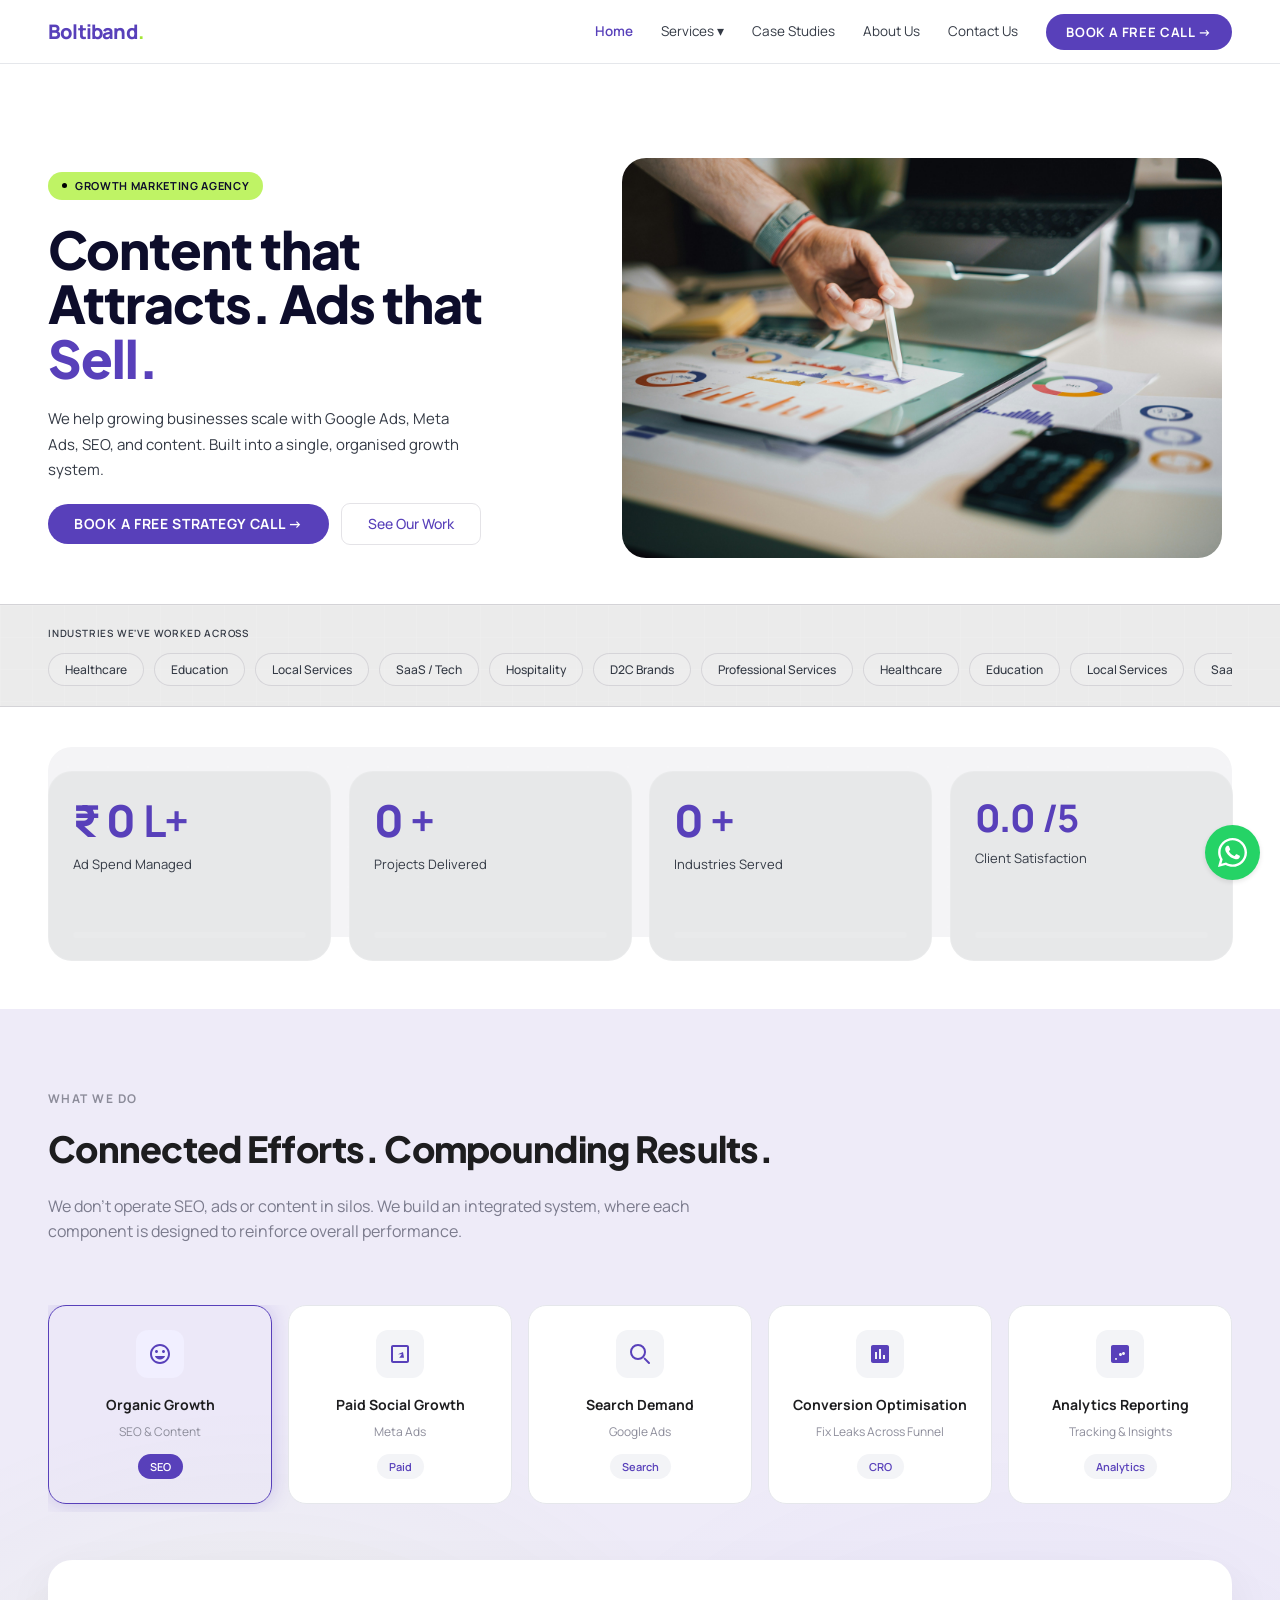
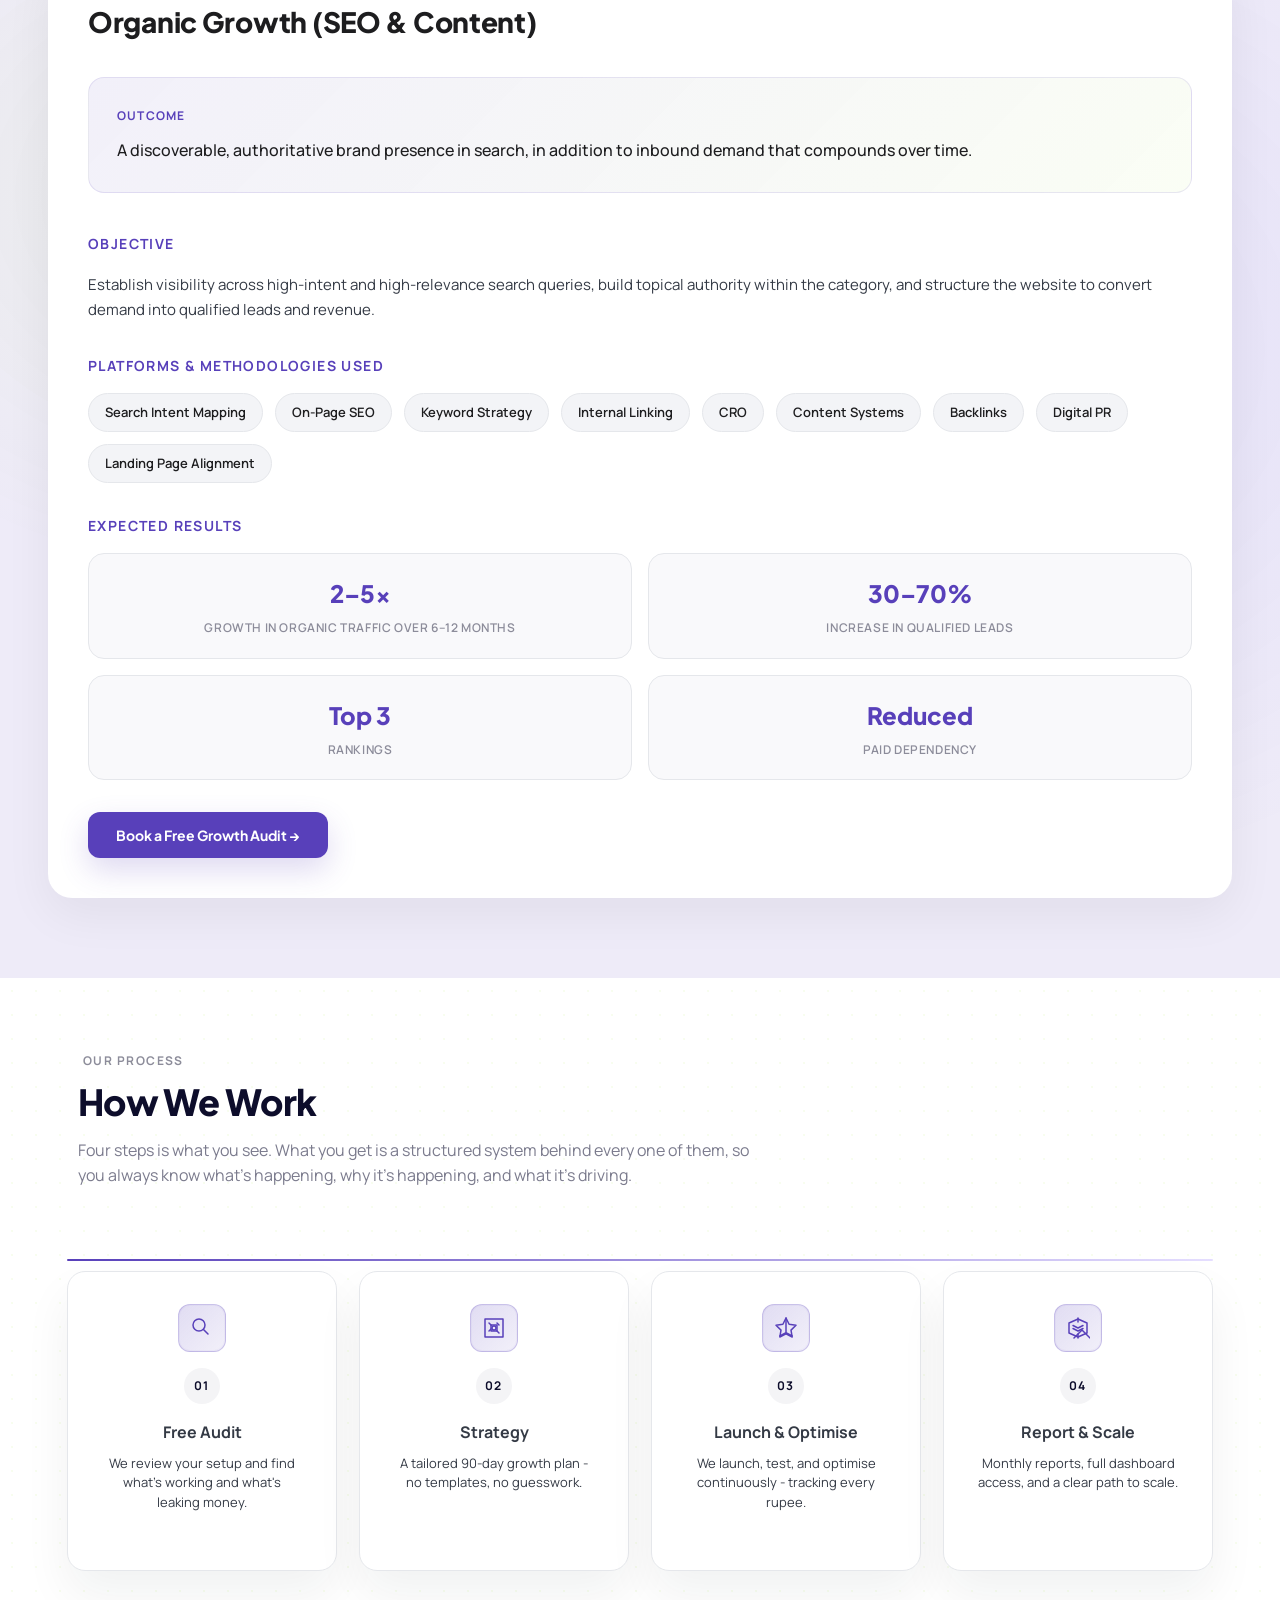
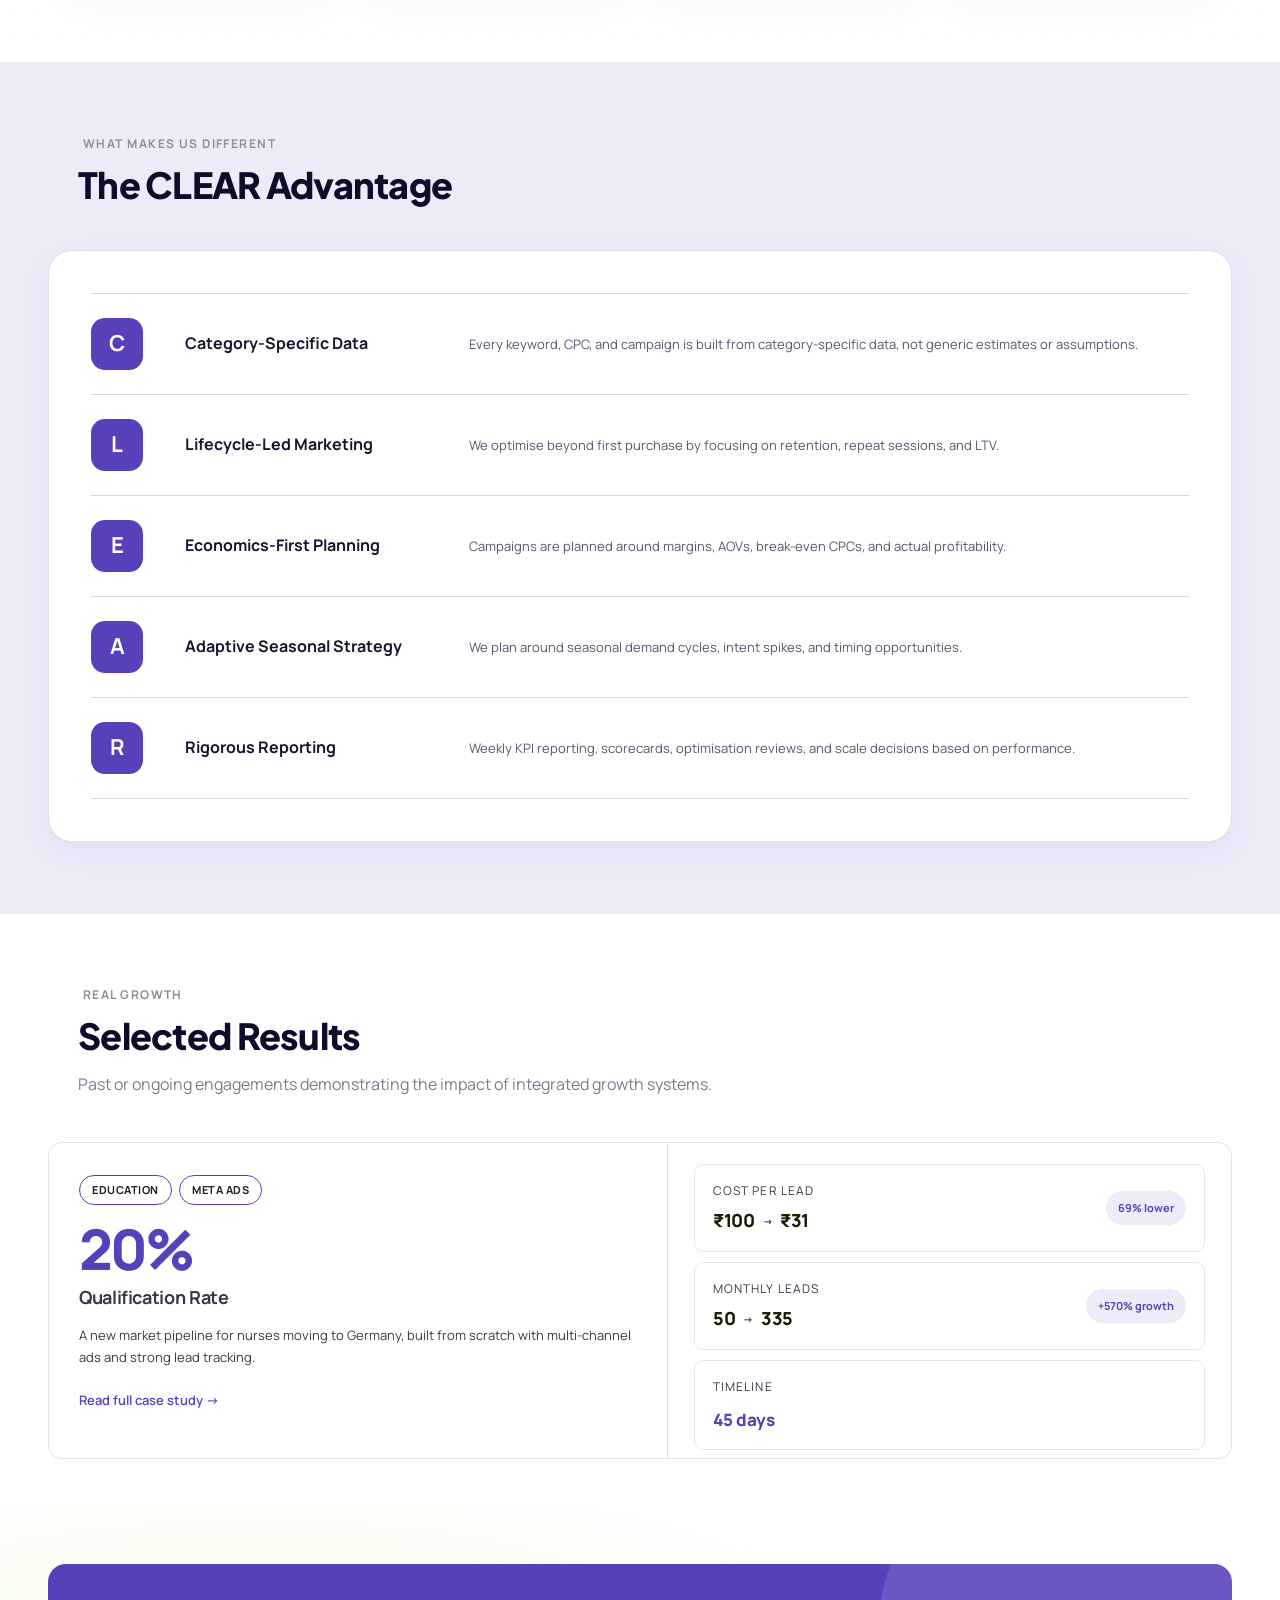
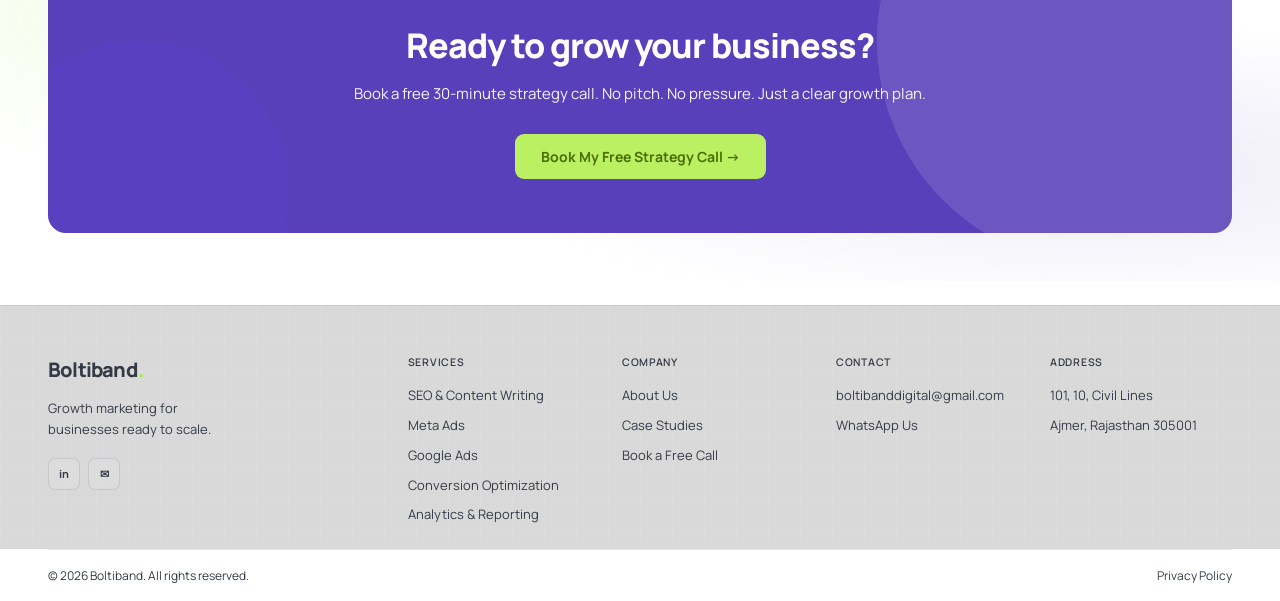
==== commit 7bcc9cb6: "Whole webiste is update" ====
--- a/index.html
+++ b/index.html
@@ -103,7 +103,7 @@
         <div class="eyebrow">
           <div class="ed"></div>Growth Marketing Agency
         </div>
-        <h1>Content that <br>Attracts. Ads that <br><em>Sell.</em></h1>
+        <h1>Content that <br>Attracts. Ads that <em>Sell.</em></h1>
         <p class="hero-sub">We help growing businesses scale with Google Ads, Meta Ads, SEO, and content. Built into a
           single, organised growth system.</p>
         <div class="hero-btns">
@@ -173,13 +173,13 @@
       <div class="stat stat-rating" data-target="4.9" data-decimals="1" data-fill="97" data-suffix="/5">
         <div class="stat-top">
           <div class="stat-n"><span class="stat-value">0.0</span><span class="stat-suffix">/5</span></div>
-          <div class="stat-stars" aria-label="Client satisfaction rating">
+          <!-- <div class="stat-stars" aria-label="Client satisfaction rating">
             <span class="star"><span class="star-fill"></span></span>
             <span class="star"><span class="star-fill"></span></span>
             <span class="star"><span class="star-fill"></span></span>
             <span class="star"><span class="star-fill"></span></span>
             <span class="star"><span class="star-fill"></span></span>
-          </div>
+          </div> -->
           <div class="stat-l">Client Satisfaction</div>
           <!-- <div class="stat-sub">Based on client feedback</div> -->
         </div>
@@ -192,13 +192,13 @@
 
     <!-- SERVICES - PREMIUM SYSTEM DESIGN -->
     <section class="growth-system-section">
-      <div class="growth-system-header"></div>
+      <!-- <div class="growth-system-header"></div> -->
 
       <div class="growth-system-container">
         <!-- Header -->
         <div class="gs-header">
           <div class="gs-label">What We Do</div>
-          <h2 class="gs-title">Each Service. One Growth Goal.</h2>
+          <h2 class="gs-title">Connected Efforts. Compounding Results.</h2>
           <p class="gs-subtitle">We don’t operate SEO, ads or content in silos. We build an integrated system, where
             each component is designed to reinforce overall
             performance.</p>
@@ -254,8 +254,8 @@
                   fill="currentColor" />
               </svg>
             </div>
-            <div class="gs-pillar-name">Conversion</div>
-            <div class="gs-pillar-outcome">Optimisation</div>
+            <div class="gs-pillar-name">Conversion Optimisation</div>
+            <div class="gs-pillar-outcome">Fix leaks across funnel</div>
             <div class="gs-pillar-badge">CRO</div>
           </div>
 
@@ -267,8 +267,8 @@
                   fill="currentColor" />
               </svg>
             </div>
-            <div class="gs-pillar-name">Analytics</div>
-            <div class="gs-pillar-outcome">Reporting</div>
+            <div class="gs-pillar-name">Analytics Reporting</div>
+            <div class="gs-pillar-outcome">Tracking & Insights</div>
             <div class="gs-pillar-badge">Analytics</div>
           </div>
         </div>
@@ -340,7 +340,7 @@
     </section>
 
     <!-- PROCESS -->
-    <section class="sec sec-dark bg-pattern-dots">
+    <section class="sec bg-pattern-dots">
       <div class="sh">
         <div class="stag">Our process</div>
         <h2 class="stitle">How we work</h2>
@@ -419,11 +419,153 @@
       </div>
     </section>
 
+    <!-- Clear Advantage -->
+    <!-- 
+    <section class="clear-advantage-section">
+      <div class="clear-wrapper">
+
+        <div class="clear-title">
+          What Makes Us Different: The CLEAR Advantage
+        </div>
+
+        <table class="clear-table">
+          <thead>
+            <tr>
+              <th class="clear-letter-col"></th>
+              <th>PRINCIPLE</th>
+              <th>WHAT IT MEANS FOR YOU</th>
+            </tr>
+          </thead>
+
+          <tbody>
+            <tr>
+              <td class="clear-letter">C</td>
+              <td class="clear-principle">Category-Specific Data</td>
+              <td>
+                Every keyword, CPC, and campaign in this strategy comes directly from
+                astrology-specific Google Keyword Planner data — not generic estimates.
+                We know exactly what people search, how much it costs to reach them,
+                and where the competition is weak.
+              </td>
+            </tr>
+
+            <tr>
+              <td class="clear-letter">L</td>
+              <td class="clear-principle">Lifecycle-Led Marketing</td>
+              <td>
+                We don't optimise only for first-time buyers. A consultation customer
+                is worth ₹3,000 over 4 months, not just ₹375 on day one. Every campaign
+                is built with repeat sessions, retention, and LTV in mind.
+              </td>
+            </tr>
+
+            <tr>
+              <td class="clear-letter">E</td>
+              <td class="clear-principle">Economics-First Planning</td>
+              <td>
+                Campaigns are built around your actual product margins, AOVs, and
+                break-even CPCs. We only run ads where the numbers work.
+              </td>
+            </tr>
+
+            <tr>
+              <td class="clear-letter">A</td>
+              <td class="clear-principle">Adaptive Seasonal Strategy</td>
+              <td>
+                Astrology demand is seasonal — Navratri, Diwali, wedding season,
+                and Shraddh create predictable spikes. Campaigns are planned around
+                these cycles.
+              </td>
+            </tr>
+
+            <tr>
+              <td class="clear-letter">R</td>
+              <td class="clear-principle">Rigorous Reporting</td>
+              <td>
+                Weekly KPI tracking for every campaign. Separate scorecards,
+                pause rules, review cycles, and scale thresholds.
+              </td>
+            </tr>
+          </tbody>
+        </table>
+
+      </div>
+    </section> -->
+
+    <section class="sec sec-dark">
+
+      <div class="sh">
+        <div class="stag">What Makes Us Different</div>
+        <h2 class="stitle">The CLEAR Advantage</h2>
+        <!-- <p class="ssub">Four steps is what you see. What you get is a structured system behind every one of them, so you
+          always know what's happening, why it's happening, and what it's driving.</p> -->
+      </div>
+      <div class="clear-card">
+
+        <!-- <div class="clear-top">
+          <div class="stag">WHAT MAKES US DIFFERENT</div>
+          <h2 class="stitle">The CLEAR Advantage</h2>
+        </div> -->
+
+        <div class="clear-list">
+
+          <div class="clear-row">
+            <div class="clear-acronym">C</div>
+            <div class="clear-principle">Category-Specific Data</div>
+            <div class="clear-desc">
+              Every keyword, CPC, and campaign is built from category-specific data,
+              not generic estimates or assumptions.
+            </div>
+          </div>
+
+          <div class="clear-row">
+            <div class="clear-acronym">L</div>
+            <div class="clear-principle">Lifecycle-Led Marketing</div>
+            <div class="clear-desc">
+              We optimise beyond first purchase by focusing on retention,
+              repeat sessions, and LTV.
+            </div>
+          </div>
+
+          <div class="clear-row">
+            <div class="clear-acronym">E</div>
+            <div class="clear-principle">Economics-First Planning</div>
+            <div class="clear-desc">
+              Campaigns are planned around margins, AOVs, break-even CPCs,
+              and actual profitability.
+            </div>
+          </div>
+
+          <div class="clear-row">
+            <div class="clear-acronym">A</div>
+            <div class="clear-principle">Adaptive Seasonal Strategy</div>
+            <div class="clear-desc">
+              We plan around seasonal demand cycles, intent spikes,
+              and timing opportunities.
+            </div>
+          </div>
+
+          <div class="clear-row">
+            <div class="clear-acronym">R</div>
+            <div class="clear-principle">Rigorous Reporting</div>
+            <div class="clear-desc">
+              Weekly KPI reporting, scorecards, optimisation reviews,
+              and scale decisions based on performance.
+            </div>
+          </div>
+
+        </div>
+      </div>
+    </section>
+
+
     <!-- FEATURED CASE STUDY -->
     <section class="sec bg-pattern-subtle">
       <div class="sh">
-        <div class="stag">Featured result</div>
-        <h2 class="stitle">Real work. Real numbers.</h2>
+        <div class="stag">Real Growth</div>
+        <h2 class="stitle">Selected Results</h2>
+        <p class="ssub">Past or ongoing engagements demonstrating the impact of integrated growth systems.
+        </p>
       </div>
       <div class="cs-block">
         <div class="cs-left">
@@ -688,15 +830,15 @@
 
     <div class="sp-hero">
       <div class="sp-hero-content a1">
-        <div class="sp-breadcrumb">
+        <!-- <div class="sp-breadcrumb">
           <span onclick="goto('services')" class="sp-bc-link">Services</span>
           <span class="sp-bc-sep">›</span>
           <span class="sp-bc-cur">SEO &amp; Content Writing</span>
-        </div>
-        <div class="stag" style="margin-top:12px">SEO &amp; Content Writing</div>
-        <h1>Rank on page one.<br>Stay there. <em>Convert.</em></h1>
-        <p class="sp-hero-sub">We combine technical SEO with content that ranks AND converts — not just words that fill
-          a page. Every article is engineered to bring in the right people at the right moment.</p>
+        </div> -->
+        <div class="stag" style="margin-top:12px; margin-left:5px;">SEO &amp; Content Writing</div>
+        <h1>Strong foundations that <br> gets <em>rankings</em>. Content <br> that gets <em>traffic.</em></h1>
+        <p class="sp-hero-sub">We combine technical SEO and content into a structured system designed to build durable,
+          compounding organic growth.</p>
         <div class="sp-hero-btns">
           <button class="btn-green"
             onclick="window.location.href='https://calendly.com/palakbhatia192000/palak-meetings'">Get a Free SEO Audit
@@ -706,9 +848,7 @@
       </div>
       <div class="sp-hero-visual a2">
         <div class="sp-photo-wrap">
-          <img class="sp-photo"
-            src="https://images.unsplash.com/photo-1432888622747-4eb9a8efeb07?w=700&auto=format&fit=crop&q=80"
-            alt="SEO content strategy">
+          <img class="sp-photo" src="/images/Hero.jpg" alt="SEO content strategy">
           <div class="sp-photo-overlay"></div>
           <div class="sp-card sp-card-tl fl0">
             <div class="sp-card-head"><span class="sp-live-dot"></span>Keyword Rankings · Live</div>
@@ -748,46 +888,64 @@
     <section class="sec">
       <div class="sh">
         <div class="stag">What's included</div>
-        <h2 class="stitle">Everything you need<br>to dominate search.</h2>
-        <p class="ssub">From technical fixes to weekly content — we handle the full SEO stack so you can focus on
-          running your business.</p>
+        <h2 class="stitle">Components of a Growth focussed <br> SEO System</h2>
+        <p class="ssub">Technical fixes, keyword strategy, and content, aligned together to drive real results.</p>
       </div>
       <div class="sp-includes-grid">
         <div class="sp-include-card">
-          <div class="sp-include-icon">🔧</div>
+          <!-- <div class="sp-include-icon">🔧</div> -->
+          <div class="sp-tool-icon">
+            <img src="images/learning-technical-seo.png" alt="Semrush">
+          </div>
           <div class="sp-include-name">Technical SEO</div>
-          <div class="sp-include-desc">Site speed, crawlability, schema markup, Core Web Vitals — we fix what search
+          <div class="sp-include-desc">Site speed, crawlability, schema markup, Core Web Vitals. We fix what search
             engines penalise.</div>
         </div>
         <div class="sp-include-card">
-          <div class="sp-include-icon">🔑</div>
+          <!-- <div class="sp-include-icon">🔑</div> -->
+          <div class="sp-tool-icon">
+            <img src="images/Keyword Strategy.png" alt="Semrush">
+          </div>
           <div class="sp-include-name">Keyword Strategy</div>
-          <div class="sp-include-desc">Intent-mapped keyword research targeting buyers, not just browsers — top, middle,
+          <div class="sp-include-desc">Intent-mapped keyword research targeting buyers, not just browsers.Optimizing
+            top, middle,
             and bottom funnel.</div>
         </div>
         <div class="sp-include-card">
-          <div class="sp-include-icon">✍️</div>
-          <div class="sp-include-name">Blog &amp; Article Writing</div>
-          <div class="sp-include-desc">4–12 pieces per month, written to rank AND convert. Every piece briefed, drafted,
-            and reviewed before publishing.</div>
-        </div>
-        <div class="sp-include-card">
-          <div class="sp-include-icon">📍</div>
+          <!-- <div class="sp-include-icon">📍</div> -->
+          <div class="sp-tool-icon">
+            <img src="images/localseo.png" alt="Semrush">
+          </div>
           <div class="sp-include-name">Local SEO</div>
           <div class="sp-include-desc">Google Business Profile optimisation, local citations, and geo-targeted content
             for multi-location businesses.</div>
         </div>
         <div class="sp-include-card">
-          <div class="sp-include-icon">🔗</div>
+          <!-- <div class="sp-include-icon">🔗</div> -->
+          <div class="sp-tool-icon">
+            <img src="images/Link Buidling.png" alt="Semrush">
+          </div>
           <div class="sp-include-name">Link Building</div>
-          <div class="sp-include-desc">White-hat backlink strategy — guest posts, digital PR, and niche directories that
+          <div class="sp-include-desc">White-hat backlink strategy, guest posts, digital PR, and niche directories that
             actually move rankings.</div>
         </div>
         <div class="sp-include-card">
-          <div class="sp-include-icon">📊</div>
+          <!-- <div class="sp-include-icon">📊</div> -->
+          <div class="sp-tool-icon">
+            <img src="images/Reporting.png" alt="Semrush" style="height: 60px; width: 60px;">
+          </div>
           <div class="sp-include-name">Monthly Reporting</div>
-          <div class="sp-include-desc">Rank tracking, traffic analysis, and content performance — clear reports every
+          <div class="sp-include-desc">Rank tracking, traffic analysis, and content performance. Clear reports every
             month with zero jargon.</div>
+        </div>
+        <div class="sp-include-card">
+          <!-- <div class="sp-include-icon">✍️</div> -->
+          <div class="sp-tool-icon">
+            <img src="images/Blog.png" alt="Semrush">
+          </div>
+          <div class="sp-include-name">Blog &amp; Article Writing</div>
+          <div class="sp-include-desc">4–12 pieces per month, written to rank & convert. Every piece briefed, drafted,
+            and reviewed before publishing.</div>
         </div>
       </div>
       <div class="sp-delivers-wrap">
@@ -805,41 +963,51 @@
     <section class="sec sec-dark">
       <div class="sh">
         <div class="stag">How the process works</div>
-        <h2 class="stitle">Four steps to page one.</h2>
-        <p class="ssub">No guesswork. No generic templates. A structured system built around your specific goals and
+        <h2 class="stitle">Four steps to rank on page <span style="color: var(--color-primary);">#1</span></h2>
+        <p class="ssub">A structured system built around your specific goals and
           industry.</p>
       </div>
       <div class="sp-process-grid">
         <div class="sp-proc-step">
           <div class="sp-proc-num">01</div>
-          <div class="sp-proc-icon">🔍</div>
+          <!-- <div class="sp-proc-icon">🔍</div> -->
+          <div class="sp-proc-icon">
+            <img src="images/audit.png" alt="Semrush">
+          </div>
           <div class="sp-proc-name">SEO Audit</div>
-          <div class="sp-proc-desc">We crawl your site, analyse competitors, and map every technical issue and ranking
-            opportunity in one report.</div>
+          <div class="sp-proc-desc">Site audits and competitor analysis uncover technical issues and ranking
+            opportunities, all mapped into one actionable report.</div>
           <div class="sp-proc-conn"></div>
         </div>
         <div class="sp-proc-step">
           <div class="sp-proc-num">02</div>
-          <div class="sp-proc-icon">🗺️</div>
+          <div class="sp-proc-icon">
+            <img src="images/Blog.png" alt="Semrush">
+          </div>
           <div class="sp-proc-name">Keyword &amp; Content Map</div>
-          <div class="sp-proc-desc">We build a 90-day keyword plan and content calendar — every piece matched to a
-            search intent and funnel stage.</div>
+          <div class="sp-proc-desc">A 90-day keyword strategy and content calendar is created, with every piece aligned
+            to search intent and funnel stage.</div>
           <div class="sp-proc-conn"></div>
         </div>
         <div class="sp-proc-step">
           <div class="sp-proc-num">03</div>
-          <div class="sp-proc-icon">✍️</div>
+          <div class="sp-proc-icon">
+            <img src="images/fixes.png" alt="Semrush">
+          </div>
           <div class="sp-proc-name">Content &amp; Fixes</div>
-          <div class="sp-proc-desc">Technical fixes go live first (fast wins), then weekly content publishing begins —
-            optimised, interlinked, conversion-ready.</div>
+          <div class="sp-proc-desc">Technical fixes go live first (fast wins), then weekly content publishing begins.
+          </div>
           <div class="sp-proc-conn"></div>
         </div>
         <div class="sp-proc-step">
           <div class="sp-proc-num">04</div>
-          <div class="sp-proc-icon">📈</div>
+          <div class="sp-proc-icon">
+            <img src="images/track.png" alt="Semrush">
+          </div>
           <div class="sp-proc-name">Track &amp; Compound</div>
-          <div class="sp-proc-desc">Monthly rank tracking, traffic reports, and iterative improvements. SEO compounds —
-            results build every month.</div>
+          <div class="sp-proc-desc">Monthly rank tracking, traffic reports, and iterative improvements. SEO compounds.
+            Results build every month.</div>
+          <div class="sp-proc-end"></div>
         </div>
       </div>
     </section>
@@ -847,13 +1015,13 @@
     <section class="sec">
       <div class="sh">
         <div class="stag">Typical results</div>
-        <h2 class="stitle">What you can expect<br>working with us.</h2>
+        <h2 class="stitle">What you can expect<br>working with us</h2>
       </div>
       <div class="sp-results-grid">
         <div class="sp-result-card sp-result-big">
           <div class="sp-result-val">+180<span>%</span></div>
           <div class="sp-result-label">Avg. organic traffic increase</div>
-          <div class="sp-result-note">Measured at 6 months vs baseline</div>
+          <!-- <div class="sp-result-note">Measured at 6 months vs baseline</div> -->
         </div>
         <div class="sp-result-card">
           <div class="sp-result-val">60–90<span>days</span></div>
@@ -873,7 +1041,7 @@
     <section class="sec sec-dark">
       <div class="sh">
         <div class="stag">Case study preview</div>
-        <h2 class="stitle">SEO in action.</h2>
+        <h2 class="stitle">Best of Our SEO Work</h2>
       </div>
       <div class="sp-cs-preview">
         <div class="sp-cs-left">
@@ -882,7 +1050,7 @@
           <div class="sp-cs-title">Blog ranked 3rd on Google in 30 days</div>
           <p class="sp-cs-body">A dry cleaning brand in Delhi NCR needed organic visibility alongside their paid
             campaigns. We identified high-intent local keywords and built a content strategy around them. Within 30
-            days, a core blog post hit #3 on Google — driving consistent organic leads at zero ad spend.</p>
+            days, a core blog post hit #3 on Google driving consistent organic leads at zero ad spend.</p>
           <span class="cs-lnk" onclick="goto('casestudies')">Read full case study →</span>
         </div>
         <div class="sp-cs-right">
@@ -908,7 +1076,7 @@
       </div>
     </section>
 
-    <section class="sec">
+    <!-- <section class="sec">
       <div class="sh">
         <div class="stag">Tools we use</div>
         <h2 class="stitle">Industry-grade tools.<br>Expert hands.</h2>
@@ -945,18 +1113,76 @@
           <div class="sp-tool-use">Content optimisation and NLP-based scoring</div>
         </div>
       </div>
+    </section> -->
+    <section class="sec">
+      <div class="sh">
+        <div class="stag">Tools we use</div>
+        <h2 class="stitle">tools we use</h2>
+      </div>
+
+      <div class="sp-tools-grid">
+
+        <div class="sp-tool-card">
+          <div class="sp-tool-icon">
+            <img src="images/ahrefs.png" alt="Ahrefs">
+          </div>
+          <div class="sp-tool-name">Ahrefs</div>
+          <div class="sp-tool-use">Backlink analysis, keyword research, competitor audits</div>
+        </div>
+
+        <div class="sp-tool-card">
+          <div class="sp-tool-icon">
+            <img src="images/semrush.png" alt="SEMrush">
+          </div>
+          <div class="sp-tool-name">SEMrush</div>
+          <div class="sp-tool-use">Rank tracking, site audits, content gap analysis</div>
+        </div>
+
+        <div class="sp-tool-card">
+          <div class="sp-tool-icon">
+            <img src="images/search-console.png" alt="Google Search Console">
+          </div>
+          <div class="sp-tool-name">Search Console</div>
+          <div class="sp-tool-use">Indexing, impressions, CTR and ranking data</div>
+        </div>
+
+        <div class="sp-tool-card">
+          <div class="sp-tool-icon">
+            <img src="images/GAnalytics.png" alt="GA4">
+          </div>
+          <div class="sp-tool-name">Google Analytics 4</div>
+          <div class="sp-tool-use">Organic traffic, goal completions, user behaviour</div>
+        </div>
+
+        <!-- <div class="sp-tool-card">
+          <div class="sp-tool-icon">
+            <img src="images/claude.png" alt="Claude">
+          </div>
+          <div class="sp-tool-name">Claude</div>
+          <div class="sp-tool-use">Technical crawl audits, broken links, schema validation</div>
+        </div> -->
+
+        <!-- <div class="sp-tool-card">
+          <div class="sp-tool-icon">
+            <img src="images/surferseo.png" alt="SurferSEO">
+          </div>
+          <div class="sp-tool-name">SurferSEO</div>
+          <div class="sp-tool-use">Content optimisation and NLP-based scoring</div>
+        </div> -->
+
+      </div>
     </section>
 
     <section class="sec sec-dark">
       <div class="sh">
         <div class="stag">FAQs</div>
-        <h2 class="stitle">Common SEO questions.</h2>
+        <h2 class="stitle">Common SEO questions</h2>
       </div>
       <div class="sp-faq-list">
         <div class="sp-faq-item" onclick="toggleFaq(this)">
           <div class="sp-faq-q">How long does SEO take to show results? <span class="sp-faq-icon">+</span></div>
           <div class="sp-faq-a">Realistically, 60–90 days for initial rankings, 4–6 months for meaningful traffic
-            growth. SEO is a compounding channel — the longer you invest, the stronger the returns.</div>
+            growth. SEO is a compounding channel the longer you invest, the stronger the returns.</div>
         </div>
         <div class="sp-faq-item" onclick="toggleFaq(this)">
           <div class="sp-faq-q">Do you write the content or do we? <span class="sp-faq-icon">+</span></div>
@@ -975,7 +1201,7 @@
         </div>
         <div class="sp-faq-item" onclick="toggleFaq(this)">
           <div class="sp-faq-q">Can SEO and Google Ads run at the same time? <span class="sp-faq-icon">+</span></div>
-          <div class="sp-faq-a">Absolutely — and they work better together. Ads give immediate traffic while SEO builds
+          <div class="sp-faq-a">Absolutely and they work better together. Ads give immediate traffic while SEO builds
             long-term visibility. We use Ads data to sharpen SEO keyword strategy.</div>
         </div>
       </div>
@@ -984,46 +1210,13 @@
     <div class="cta-section">
       <div class="cta-box">
         <h2>Ready to rank on page one?</h2>
-        <p>Get a free SEO audit — we'll show you exactly what's holding your site back and how to fix it.</p><button
+        <p>Get a free SEO audit we'll show you exactly what's holding your site back and how to fix it.</p><button
           class="btn-dark" onclick="window.location.href='https://calendly.com/palakbhatia192000/palak-meetings'">Get My
           Free SEO Audit →</button>
       </div>
     </div>
 
-    <footer class="footer bg-pattern-grid">
-      <div>
-        <div class="ft-logo">Boltiband<span>.</span></div>
-        <p class="ft-tagline">Growth marketing for businesses ready to scale.</p>
-        <div class="ft-soc"><a class="ft-si" href="https://www.linkedin.com/company/theboltiband/" target="_blank"
-            rel="noopener noreferrer">in</a><a class="ft-si" href="mailto:boltibanddigital@gmail.com">✉</a></div>
-      </div>
-      <div class="ft-col">
-        <h4>Services</h4>
-        <ul>
-          <li onclick="goto('seo')">SEO &amp; Content</li>
-          <li onclick="goto('meta-ads')">Meta Ads</li>
-          <li onclick="goto('google-ads')">Google Ads</li>
-        </ul>
-      </div>
-      <div class="ft-col">
-        <h4>Company</h4>
-        <ul>
-          <li onclick="goto('about')">About Us</li>
-          <li onclick="goto('casestudies')">Case Studies</li>
-          <li><a href="https://calendly.com/palakbhatia192000/palak-meetings">Book a Free Call</a></li>
-        </ul>
-      </div>
-      <div class="ft-col">
-        <h4>Contact</h4>
-        <ul>
-          <li><a href="mailto:boltibanddigital@gmail.com">boltibanddigital@gmail.com</a></li>
-          <li><a href="https://wa.me/918764933188" target="_blank">WhatsApp Us</a></li>
-        </ul>
-      </div>
-    </footer>
-    <div class="ft-bottom">
-      <p>© 2026 Boltiband. All rights reserved.</p><span>Privacy Policy</span>
-    </div>
+
   </div>
 
   <!-- ═══════════════════════════════════════
@@ -1033,15 +1226,14 @@
 
     <div class="sp-hero">
       <div class="sp-hero-content a1">
-        <div class="sp-breadcrumb">
+        <!-- <div class="sp-breadcrumb">
           <span onclick="goto('services')" class="sp-bc-link">Services</span>
           <span class="sp-bc-sep">›</span>
           <span class="sp-bc-cur">Meta Ads</span>
-        </div>
+        </div> -->
         <div class="stag" style="margin-top:12px">Meta Ads</div>
-        <h1>Facebook &amp; Instagram ads<br>that <em>actually work.</em></h1>
-        <p class="sp-hero-sub">Full-funnel Meta campaigns built around real leads and sustainable ROAS — not just
-          boosted posts. We set up CAPI so your data stays sharp even post-iOS14.</p>
+        <h1>Creatives that build <br><em>Authority.</em>Targeting that <br> drives <em>Acquisition.</em></h1>
+        <p class="sp-hero-sub">Strategic creatives and precision targeting, optimized to convert scrolls into sales.</p>
         <div class="sp-hero-btns">
           <button class="btn-green"
             onclick="window.location.href='https://calendly.com/palakbhatia192000/palak-meetings'">Get a Free Meta Ads
@@ -1051,9 +1243,7 @@
       </div>
       <div class="sp-hero-visual a2">
         <div class="sp-photo-wrap">
-          <img class="sp-photo"
-            src="https://images.unsplash.com/photo-1611162617213-7d7a39e9b1d7?w=700&auto=format&fit=crop&q=80"
-            alt="Meta Ads social media marketing">
+          <img class="sp-photo" src="/images/metaadsheroimage.png" alt="Meta Ads social media marketing">
           <div class="sp-photo-overlay"></div>
           <div class="sp-card sp-card-tl fl0">
             <div class="sp-card-head"><span class="sp-live-dot"></span>Meta Ads · Live</div>
@@ -1095,18 +1285,18 @@
       </div>
     </div>
 
-    <section class="sec">
+    <!-- <section class="sec">
       <div class="sh">
         <div class="stag">What's included</div>
         <h2 class="stitle">Beyond boosted posts.<br>Real campaign strategy.</h2>
-        <p class="ssub">We build full-funnel Meta systems — from cold audience acquisition to warm retargeting — with
+        <p class="ssub">We build full-funnel Meta systems from cold audience acquisition to warm retargeting with
           tracking that actually works.</p>
       </div>
       <div class="sp-includes-grid">
         <div class="sp-include-card">
           <div class="sp-include-icon">🗺️</div>
           <div class="sp-include-name">Campaign Strategy</div>
-          <div class="sp-include-desc">Full-funnel architecture — cold, warm, and hot audience campaigns mapped to your
+          <div class="sp-include-desc">Full-funnel architecture cold, warm, and hot audience campaigns mapped to your
             specific business goals.</div>
         </div>
         <div class="sp-include-card">
@@ -1124,19 +1314,19 @@
         <div class="sp-include-card">
           <div class="sp-include-icon">🎨</div>
           <div class="sp-include-name">Creative Strategy &amp; Briefs</div>
-          <div class="sp-include-desc">We write creative briefs your team can execute — tested messaging that addresses
+          <div class="sp-include-desc">We write creative briefs your team can execute tested messaging that addresses
             real pain points.</div>
         </div>
         <div class="sp-include-card">
           <div class="sp-include-icon">🔒</div>
           <div class="sp-include-name">CAPI / Server-Side Tracking</div>
-          <div class="sp-include-desc">Conversions API setup so your data is accurate post-iOS14 — sharper targeting,
+          <div class="sp-include-desc">Conversions API setup so your data is accurate post-iOS14 sharper targeting,
             better EMQ scores, lower CPL.</div>
         </div>
         <div class="sp-include-card">
           <div class="sp-include-icon">🧪</div>
           <div class="sp-include-name">A/B Testing</div>
-          <div class="sp-include-desc">Systematic testing of audiences, creatives, copy, and landing pages — then
+          <div class="sp-include-desc">Systematic testing of audiences, creatives, copy, and landing pages then
             scaling what wins.</div>
         </div>
       </div>
@@ -1150,44 +1340,156 @@
         <div class="sp-del-pill">A/B testing</div>
         <div class="sp-del-pill">Weekly performance reports</div>
       </div>
+    </section> -->
+    <section class="sec">
+      <div class="sh">
+        <div class="stag">Why it matters</div>
+        <h2 class="stitle">Meta Ads For Qualified Leads & Direct Sales <br></h2>
+        <p class="ssub">Whether you are building a sales pipeline or scaling an online store, we engineer Meta funnels
+          that turn interest into action.</p>
+      </div>
+      <!-- <div style="display:grid;grid-template-columns:1fr 1fr;gap:20px; margin-left:20px;">
+        <div style="padding:24px;background:#5840ba1a;border:0.5px solid rgba(165,218,118,0.25);border-radius:14px">
+          <div
+            style="font-size:10px;font-weight:600;text-transform:uppercase;letter-spacing:.08em;color:var(--primary);margin-bottom:10px">
+            Outcome</div>
+          <div style="font-size:16px;font-weight:700;line-height:1.4;margin-bottom:8px">Higher revenue efficiency from
+            existing traffic and marketing <br> investment.</div>
+          <div style="font-size:13px;color:var(--tm);line-height:1.6">Without increasing your ad spend by a single
+            rupee.</div>
+        </div>
+        <div style="padding:24px;background:rgba(254,254,254,0.05);border:0.5px solid var(--b);border-radius:14px">
+          <div
+            style="font-size:10px;font-weight:600;text-transform:uppercase;letter-spacing:.08em;color:var(--td);margin-bottom:10px">
+            Objective</div>
+          <div style="font-size:16px;font-weight:700;line-height:1.4;margin-bottom:8px">Improve how visitors move
+            through the website so more of the generated demand converts into measurable business outcomes.</div>
+          <div style="font-size:13px;color:var(--tm);line-height:1.6">Every friction point removed is a conversion
+            recovered.</div>
+        </div>
+      </div> -->
+    </section>
+    <section class="sec">
+      <div class="cs-wrapper">
+        <!-- LEFT COLUMN -->
+        <div class="cs-column-1">
+          <div class="cs-header diagnosis">Meta Ads for Lead Generation
+            <p style="font-size: 13px;">
+              High-intent systems designed to build a predictable sales pipeline.
+            </p>
+          </div>
+
+          <div class="cs-item">
+            <div class="cs-number">01</div>
+            <div class="cs-content">
+              <h4>Agile Creative Production</h4>
+              <p>We implement a streamlined system to produce and deliver a consistent pipeline of high-performing ad
+                assets, ensuring your campaigns never stagnate.</p>
+            </div>
+          </div>
+
+          <div class="cs-item">
+            <div class="cs-number">02</div>
+            <div class="cs-content">
+              <h4>High-Conversion Lead Systems</h4>
+              <p>We deploy optimised Instant Forms and automated follow-ups to minimise friction, capturing high-quality
+                inquiries directly within the social feed.</p>
+            </div>
+          </div>
+
+          <div class="cs-item">
+            <div class="cs-number">03</div>
+            <div class="cs-content">
+              <h4>Data Integrity & CAPI</h4>
+              <p>We implement the Meta Conversions API (CAPI) to bridge the gap between ad spend and your CRM, ensuring
+                your data remains accurate.</p>
+            </div>
+          </div>
+        </div>
+
+        <!-- RIGHT COLUMN -->
+        <div class="cs-column-1">
+          <div class="cs-header solution">Meta Ads for E-commerce & Sales
+            <p style="font-size: 13px;">
+              Data-driven scaling focused on contribution margin and profit.
+            </p>
+          </div>
+
+          <div class="cs-item">
+            <div class="cs-number green">01</div>
+            <div class="cs-content">
+              <h4>Creative-Led Growth</h4>
+              <p>We treat the ad as the primary targeting tool, building a high-velocity testing
+                engine to identify the hooks that lower acquisition costs and unlock scale</p>
+            </div>
+          </div>
+
+          <div class="cs-item">
+            <div class="cs-number green">02</div>
+            <div class="cs-content">
+              <h4>Inventory Profit Strategy</h4>
+              <p>We move beyond basic catalogs to implement advanced product sets that prioritize your highest-margin
+                and best-selling inventory for the algorithm. </p>
+            </div>
+          </div>
+
+          <div class="cs-item">
+            <div class="cs-number green">03</div>
+            <div class="cs-content">
+              <h4>Margin-Focused Scaling</h4>
+              <p>We optimize for actual contribution margin and lifetime value (LTV), ensuring your ad spend drives true
+                bottom-line profit, not just platform ROAS.</p>
+            </div>
+          </div>
+        </div>
+      </div>
     </section>
 
     <section class="sec sec-dark">
       <div class="sh">
         <div class="stag">How the process works</div>
-        <h2 class="stitle">From setup to scale<br>in four steps.</h2>
+        <h2 class="stitle">From setup to scale<br>in <span style="color: var(--primary);">4</span> steps</h2>
       </div>
       <div class="sp-process-grid">
         <div class="sp-proc-step">
           <div class="sp-proc-num">01</div>
-          <div class="sp-proc-icon">🔒</div>
+          <div class="sp-proc-icon">
+            <img src="images/pixel.png" alt="Semrush">
+          </div>
           <div class="sp-proc-name">Pixel &amp; CAPI Setup</div>
-          <div class="sp-proc-desc">We set up Meta Pixel, Conversions API, and GA4 — so every lead is tracked accurately
+          <div class="sp-proc-desc">Set up Meta Pixel, Conversions API, and GA4 so every lead is tracked accurately
             from day one.</div>
           <div class="sp-proc-conn"></div>
         </div>
         <div class="sp-proc-step">
           <div class="sp-proc-num">02</div>
-          <div class="sp-proc-icon">👥</div>
+          <div class="sp-proc-icon">
+            <img src="images/AResearch.png" alt="Semrush">
+          </div>
           <div class="sp-proc-name">Audience Research</div>
-          <div class="sp-proc-desc">Cold interest audiences, lookalikes, and retargeting segments — mapped to your buyer
+          <div class="sp-proc-desc">Cold interest audiences, lookalikes, and retargeting segments mapped to your buyer
             personas and funnel stages.</div>
           <div class="sp-proc-conn"></div>
         </div>
         <div class="sp-proc-step">
           <div class="sp-proc-num">03</div>
-          <div class="sp-proc-icon">🎨</div>
+          <div class="sp-proc-icon">
+            <img src="images/Luanchca.png" alt="Semrush">
+          </div>
           <div class="sp-proc-name">Creative &amp; Launch</div>
-          <div class="sp-proc-desc">We brief creatives, write copy, build campaigns, and launch — testing multiple
-            variables from day one.</div>
+          <div class="sp-proc-desc">Creative briefs, ad copies, campaign setup,and A/B tests with variables from day 1
+          </div>
           <div class="sp-proc-conn"></div>
         </div>
         <div class="sp-proc-step">
           <div class="sp-proc-num">04</div>
-          <div class="sp-proc-icon">📈</div>
+          <div class="sp-proc-icon">
+            <img src="images/scale.png" alt="Semrush">
+          </div>
           <div class="sp-proc-name">Optimise &amp; Scale</div>
-          <div class="sp-proc-desc">Weekly bid adjustments, audience pruning, creative rotation — then scaling budget
-            behind the winners.</div>
+          <div class="sp-proc-desc">Weekly bid adjustments, audience pruning, creative rotation and scaling budgets
+          </div>
+          <div class="sp-proc-end"></div>
         </div>
       </div>
     </section>
@@ -1195,7 +1497,7 @@
     <section class="sec">
       <div class="sh">
         <div class="stag">Typical results</div>
-        <h2 class="stitle">What our Meta Ads<br>clients typically see.</h2>
+        <h2 class="stitle">What our Meta Ads<br>clients typically see</h2>
       </div>
       <div class="sp-results-grid">
         <div class="sp-result-card sp-result-big">
@@ -1221,16 +1523,17 @@
     <section class="sec sec-dark">
       <div class="sh">
         <div class="stag">Case study preview</div>
-        <h2 class="stitle">Meta Ads in action.</h2>
+        <h2 class="stitle">Meta Ads in action</h2>
       </div>
       <div class="sp-cs-preview">
         <div class="sp-cs-left">
           <div class="cs-tags"><span class="atag">Education</span><span class="atag">Meta Ads</span></div>
           <div class="sp-cs-metric">₹31</div>
-          <div class="sp-cs-title">Cost per qualified lead — down from ₹100</div>
+          <div class="sp-cs-title">Cost per qualified lead down from ₹100</div>
           <p class="sp-cs-body">Starting from zero, we ran multi-channel Meta campaigns with CAPI tracking and
-            systematic audience testing for a nurses-to-Germany education brand. CPL dropped from ₹100 to ₹31 in 45 days
-            — with a 20% qualification rate.</p>
+            systematic audience testing for a nurses-to-Germany education brand. CPL dropped from ₹100 to ₹31 in 45
+            days
+            with a 20% qualification rate.</p>
           <span class="cs-lnk" onclick="goto('casestudies')">Read full case study →</span>
         </div>
         <div class="sp-cs-right">
@@ -1259,30 +1562,38 @@
     <section class="sec">
       <div class="sh">
         <div class="stag">Tools we use</div>
-        <h2 class="stitle">The Meta stack<br>we run on.</h2>
+        <h2 class="stitle">For Meta Ads</h2>
       </div>
       <div class="sp-tools-grid">
         <div class="sp-tool-card">
-          <div class="sp-tool-icon">📱</div>
+          <div class="sp-tool-icon">
+            <img src="images/Metaadsmanager.png" alt="VWO">
+          </div>
           <div class="sp-tool-name">Meta Ads Manager</div>
           <div class="sp-tool-use">Campaign creation, audience targeting, budget management</div>
         </div>
         <div class="sp-tool-card">
-          <div class="sp-tool-icon">🔒</div>
+          <div class="sp-tool-icon">
+            <img src="images/CAPI1.png" alt="VWO">
+          </div>
           <div class="sp-tool-name">Meta CAPI</div>
           <div class="sp-tool-use">Server-side event tracking for accurate post-iOS14 data</div>
         </div>
         <div class="sp-tool-card">
-          <div class="sp-tool-icon">📊</div>
+          <div class="sp-tool-icon">
+            <img src="images/GAnalytics.png" alt="VWO">
+          </div>
           <div class="sp-tool-name">GA4</div>
           <div class="sp-tool-use">Cross-channel attribution and conversion tracking</div>
         </div>
         <div class="sp-tool-card">
-          <div class="sp-tool-icon">🏷️</div>
+          <div class="sp-tool-icon">
+            <img src="images/GTM.png" alt="VWO">
+          </div>
           <div class="sp-tool-name">Google Tag Manager</div>
           <div class="sp-tool-use">Event tagging, pixel setup, and tracking management</div>
         </div>
-        <div class="sp-tool-card">
+        <!-- <div class="sp-tool-card">
           <div class="sp-tool-icon">🧪</div>
           <div class="sp-tool-name">Meta A/B Testing</div>
           <div class="sp-tool-use">Structured creative and audience experiments</div>
@@ -1290,15 +1601,15 @@
         <div class="sp-tool-card">
           <div class="sp-tool-icon">📋</div>
           <div class="sp-tool-name">CRM Integration</div>
-          <div class="sp-tool-use">Lead quality tracking — from form fill to qualified call</div>
-        </div>
+          <div class="sp-tool-use">Lead quality tracking from form fill to qualified call</div>
+        </div> -->
       </div>
     </section>
 
     <section class="sec sec-dark">
       <div class="sh">
         <div class="stag">FAQs</div>
-        <h2 class="stitle">Common Meta Ads questions.</h2>
+        <h2 class="stitle">Common Meta Ads questions</h2>
       </div>
       <div class="sp-faq-list">
         <div class="sp-faq-item" onclick="toggleFaq(this)">
@@ -1309,22 +1620,24 @@
         <div class="sp-faq-item" onclick="toggleFaq(this)">
           <div class="sp-faq-q">Do you handle creatives (videos, images)? <span class="sp-faq-icon">+</span></div>
           <div class="sp-faq-a">We write detailed creative briefs your team or a freelancer can execute. Our focus is
-            strategy, targeting, and performance — not video production.</div>
+            strategy, targeting, and performance not video production.</div>
         </div>
         <div class="sp-faq-item" onclick="toggleFaq(this)">
           <div class="sp-faq-q">What is CAPI and why does it matter? <span class="sp-faq-icon">+</span></div>
-          <div class="sp-faq-a">CAPI (Conversions API) is server-side tracking that sends conversion data directly from
-            your server to Meta — bypassing iOS14 browser restrictions. Without it, you lose 30–60% of your conversion
+          <div class="sp-faq-a">CAPI (Conversions API) is server-side tracking that sends conversion data directly
+            from
+            your server to Meta bypassing iOS14 browser restrictions. Without it, you lose 30–60% of your conversion
             signals.</div>
         </div>
         <div class="sp-faq-item" onclick="toggleFaq(this)">
           <div class="sp-faq-q">How long before I see results? <span class="sp-faq-icon">+</span></div>
           <div class="sp-faq-a">Most campaigns exit the learning phase in 7–14 days. Meaningful CPL improvement
-            typically happens within 3–5 weeks. Unlike SEO, Meta can generate leads within 48 hours of going live.</div>
+            typically happens within 3–5 weeks. Unlike SEO, Meta can generate leads within 48 hours of going live.
+          </div>
         </div>
         <div class="sp-faq-item" onclick="toggleFaq(this)">
           <div class="sp-faq-q">Do you manage both Facebook and Instagram? <span class="sp-faq-icon">+</span></div>
-          <div class="sp-faq-a">Yes — both run through Meta Ads Manager. We allocate budget across placements based on
+          <div class="sp-faq-a">Yes both run through Meta Ads Manager. We allocate budget across placements based on
             where your audience converts most efficiently. Placement decisions are data-driven.</div>
         </div>
       </div>
@@ -1333,46 +1646,14 @@
     <div class="cta-section">
       <div class="cta-box">
         <h2>Turn your social audience into customers.</h2>
-        <p>Get a free Meta Ads audit — we'll show you where your budget is going and how to fix it.</p><button
-          class="btn-dark" onclick="window.location.href='https://calendly.com/palakbhatia192000/palak-meetings'">Get My
+        <p>Get a free Meta Ads audit we'll show you where your budget is going and how to fix it.</p><button
+          class="btn-dark" onclick="window.location.href='https://calendly.com/palakbhatia192000/palak-meetings'">Get
+          My
           Free Meta Ads Audit →</button>
       </div>
     </div>
 
-    <footer class="footer bg-pattern-grid">
-      <div>
-        <div class="ft-logo">Boltiband<span>.</span></div>
-        <p class="ft-tagline">Growth marketing for businesses ready to scale.</p>
-        <div class="ft-soc"><a class="ft-si" href="https://www.linkedin.com/company/theboltiband/" target="_blank"
-            rel="noopener noreferrer">in</a><a class="ft-si" href="mailto:boltibanddigital@gmail.com">✉</a></div>
-      </div>
-      <div class="ft-col">
-        <h4>Services</h4>
-        <ul>
-          <li onclick="goto('seo')">SEO &amp; Content</li>
-          <li onclick="goto('meta-ads')">Meta Ads</li>
-          <li onclick="goto('google-ads')">Google Ads</li>
-        </ul>
-      </div>
-      <div class="ft-col">
-        <h4>Company</h4>
-        <ul>
-          <li onclick="goto('about')">About Us</li>
-          <li onclick="goto('casestudies')">Case Studies</li>
-          <li><a href="https://calendly.com/palakbhatia192000/palak-meetings">Book a Free Call</a></li>
-        </ul>
-      </div>
-      <div class="ft-col">
-        <h4>Contact</h4>
-        <ul>
-          <li><a href="mailto:boltibanddigital@gmail.com">boltibanddigital@gmail.com</a></li>
-          <li><a href="https://wa.me/918764933188" target="_blank">WhatsApp Us</a></li>
-        </ul>
-      </div>
-    </footer>
-    <div class="ft-bottom">
-      <p>© 2026 Boltiband. All rights reserved.</p><span>Privacy Policy</span>
-    </div>
+
   </div>
 
   <!-- ═══════════════════════════════════════
@@ -1382,15 +1663,15 @@
 
     <div class="sp-hero">
       <div class="sp-hero-content a1">
-        <div class="sp-breadcrumb">
+        <!-- <div class="sp-breadcrumb">
           <span onclick="goto('services')" class="sp-bc-link">Services</span>
           <span class="sp-bc-sep">›</span>
           <span class="sp-bc-cur">Google Ads</span>
-        </div>
+        </div> -->
         <div class="stag" style="margin-top:12px">Google Ads</div>
-        <h1>Show up when<br>buyers are <em>searching.</em></h1>
-        <p class="sp-hero-sub">Search, Display, Performance Max, and Shopping — managed with a single focus: turning
-          high-intent clicks into paying customers at the lowest possible cost per lead.</p>
+        <h1>Paid Ads for <em>Revenue.</em> <br> Strategic Optimisation for <br> <em>Scale.</em></h1>
+        <p class="sp-hero-sub">From Search and Display to Performance Max and Shopping, we manage your entire Google
+          ecosystem with a single focus: converting high-intent clicks into customers at the lowest possible cost.</p>
         <div class="sp-hero-btns">
           <button class="btn-green"
             onclick="window.location.href='https://calendly.com/palakbhatia192000/palak-meetings'">Get a Free Google Ads
@@ -1400,9 +1681,7 @@
       </div>
       <div class="sp-hero-visual a2">
         <div class="sp-photo-wrap">
-          <img class="sp-photo"
-            src="https://images.unsplash.com/photo-1460925895917-afdab827c52f?w=700&auto=format&fit=crop&q=80"
-            alt="Google Ads performance dashboard">
+          <img class="sp-photo" src="images/Gadsbanner.jpg" alt="Google Ads performance dashboard">
           <div class="sp-photo-overlay"></div>
           <div class="sp-card sp-card-tl fl0">
             <div class="sp-card-head"><span class="sp-live-dot"></span>Google Ads · Funnel</div>
@@ -1427,11 +1706,11 @@
       </div>
     </div>
 
-    <section class="sec">
+    <!-- <section class="sec">
       <div class="sh">
         <div class="stag">What's included</div>
         <h2 class="stitle">Full-funnel Google Ads<br>from search to sale.</h2>
-        <p class="ssub">We audit, rebuild, and continuously optimise campaigns across every Google channel — focused on
+        <p class="ssub">We audit, rebuild, and continuously optimise campaigns across every Google channel focused on
           CPA and ROI, never just clicks.</p>
       </div>
       <div class="sp-includes-grid">
@@ -1445,12 +1724,12 @@
           <div class="sp-include-icon">🖼️</div>
           <div class="sp-include-name">Display Advertising</div>
           <div class="sp-include-desc">Visual banner campaigns for awareness and retargeting across the Google Display
-            Network — contextually placed.</div>
+            Network contextually placed.</div>
         </div>
         <div class="sp-include-card">
           <div class="sp-include-icon">⚡</div>
           <div class="sp-include-name">Performance Max</div>
-          <div class="sp-include-desc">AI-driven campaigns across all Google surfaces — properly structured with strong
+          <div class="sp-include-desc">AI-driven campaigns across all Google surfaces properly structured with strong
             asset groups and audience signals.</div>
         </div>
         <div class="sp-include-card">
@@ -1468,7 +1747,7 @@
         <div class="sp-include-card">
           <div class="sp-include-icon">📡</div>
           <div class="sp-include-name">Conversion Tracking</div>
-          <div class="sp-include-desc">Full GA4 + Google Tag Manager setup — every form fill, call, and purchase tracked
+          <div class="sp-include-desc">Full GA4 + Google Tag Manager setup every form fill, call, and purchase tracked
             accurately with no data gaps.</div>
         </div>
       </div>
@@ -1482,33 +1761,128 @@
         <div class="sp-del-pill">Negative keyword management</div>
         <div class="sp-del-pill">Monthly CPA reports</div>
       </div>
+    </section> -->
+
+    <section class="sec">
+      <div class="sh">
+        <div class="stag">What's included</div>
+        <h2 class="stitle">Google Ads For Qualified Leads And Direct Sales</h2>
+        <p class="ssub">
+
+          Whether a pipeline of qualified leads or a high-volume sales engine, we manage the Google stack to turn
+          high-intent clicks into measurable revenue.
+
+        </p>
+      </div>
+    </section>
+    <section class="sec">
+      <div class="cs-wrapper">
+        <!-- LEFT COLUMN -->
+        <div class="cs-column-1">
+          <div class="cs-header diagnosis">Google Ads for Lead Generation
+            <p style="font-size: 13px;">
+              Strategies and Optimisations to find high intent leads
+            </p>
+          </div>
+
+          <div class="cs-item">
+            <div class="cs-number">01</div>
+            <div class="cs-content">
+              <h4>Sales-Qualified Lead Acquisition</h4>
+              <p>By tracking high-value conversion actions, such as demo bookings and verified form submissions, we
+                ensure your budget is directed towards prospects with genuine intent and purchasing power.</p>
+            </div>
+          </div>
+
+          <div class="cs-item">
+            <div class="cs-number">02</div>
+            <div class="cs-content">
+              <h4>Strategic Search & Full-Cycle Retargeting</h4>
+              <p>Capture immediate demand through granular Search and maintain visibility via Display to ensure your
+                brand remains the top choice throughout the sales cycle.</p>
+            </div>
+          </div>
+
+          <div class="cs-item">
+            <div class="cs-number">03</div>
+            <div class="cs-content">
+              <h4>Closed-Loop Attribution & CRM Integration</h4>
+              <p>We implement advanced GA4 and server-side tracking to link ad spend to your CRM. This ensures we
+                optimise for the specific keywords and audiences that drive signed contracts and measurable ROI.</p>
+            </div>
+          </div>
+        </div>
+
+        <!-- RIGHT COLUMN -->
+        <div class="cs-column-1">
+          <div class="cs-header solution">Google Ads for E-commerce & Sales
+            <p style="font-size: 13px;">
+              Scaling profitably through product optimisation and creative-led testing.
+            </p>
+          </div>
+
+          <div class="cs-item">
+            <div class="cs-number green">01</div>
+            <div class="cs-content">
+              <h4>PMax & Shopping Architecture</h4>
+              <p>We optimise your data feeds and Performance Max structures to place products in front of high-intent
+                buyers across all Google surfaces at the exact moment of purchase.</p>
+            </div>
+          </div>
+
+          <div class="cs-item">
+            <div class="cs-number green">02</div>
+            <div class="cs-content">
+              <h4>Dynamic Remarketing</h4>
+              <p>Re-engage high-value visitors and cart-abandoners with personalised ad creatives that significantly
+                increases conversion rates by targeting users with demonstrated interest.</p>
+            </div>
+          </div>
+
+          <div class="cs-item">
+            <div class="cs-number green">03</div>
+            <div class="cs-content">
+              <h4>ROAS-Centric Scaling</h4>
+              <p>We focus on maximising your Return on Ad Spend (ROAS), giving you the confidence to increase budgets
+                while maintaining sustainable and profitable acquisition costs.</p>
+            </div>
+          </div>
+        </div>
+      </div>
     </section>
 
     <section class="sec sec-dark">
       <div class="sh">
         <div class="stag">How the process works</div>
-        <h2 class="stitle">From audit to ROI<br>in four steps.</h2>
+        <h2 class="stitle">From audit to ROI<br>in <span style="color: var(--primary);">4</span> steps</h2>
       </div>
       <div class="sp-process-grid">
         <div class="sp-proc-step">
           <div class="sp-proc-num">01</div>
-          <div class="sp-proc-icon">🔬</div>
+          <!-- <div class="sp-proc-icon">🔬</div> -->
+          <div class="sp-tool-icon">
+            <img src="images/AccountAudit.png" alt="Account Audit">
+          </div>
           <div class="sp-proc-name">Account Audit</div>
-          <div class="sp-proc-desc">We identify wasted spend, poor structure, and missing conversion tracking in your
-            existing account.</div>
+          <div class="sp-proc-desc">Existing accounts are audited to uncover wasted spend, poor campaign structure, and
+            missing conversion tracking.</div>
           <div class="sp-proc-conn"></div>
         </div>
         <div class="sp-proc-step">
           <div class="sp-proc-num">02</div>
-          <div class="sp-proc-icon">🏗️</div>
+          <div class="sp-tool-icon">
+            <img src="images/GADS Campaign.png" alt="Campaign Build">
+          </div>
           <div class="sp-proc-name">Campaign Build</div>
-          <div class="sp-proc-desc">We rebuild campaigns with intent-mapped keywords, tight ad groups,
-            conversion-focused copy, and proper match types.</div>
+          <div class="sp-proc-desc">Campaigns are rebuilt with intent-mapped keywords, tightly structured ad groups,
+            conversion-focused copy, and the right match types.</div>
           <div class="sp-proc-conn"></div>
         </div>
         <div class="sp-proc-step">
           <div class="sp-proc-num">03</div>
-          <div class="sp-proc-icon">🚀</div>
+          <div class="sp-tool-icon">
+            <img src="images/Launch.png" alt="Launch & Track">
+          </div>
           <div class="sp-proc-name">Launch &amp; Track</div>
           <div class="sp-proc-desc">Campaigns go live with full conversion tracking. Every lead, call, and sale
             attributed to the exact keyword and ad.</div>
@@ -1516,10 +1890,13 @@
         </div>
         <div class="sp-proc-step">
           <div class="sp-proc-num">04</div>
-          <div class="sp-proc-icon">📉</div>
+          <div class="sp-tool-icon">
+            <img src="images/Optimize.png" alt="Optimize">
+          </div>
           <div class="sp-proc-name">Optimise CPA</div>
-          <div class="sp-proc-desc">Weekly bid adjustments, negative keyword additions, and budget reallocation —
+          <div class="sp-proc-desc">Weekly bid adjustments, negative keyword additions, and budget reallocation
             continuously lowering your cost per lead.</div>
+          <div class="sp-proc-end"></div>
         </div>
       </div>
     </section>
@@ -1527,7 +1904,7 @@
     <section class="sec">
       <div class="sh">
         <div class="stag">Typical results</div>
-        <h2 class="stitle">What our Google Ads<br>clients typically see.</h2>
+        <h2 class="stitle">What our Google Ads<br>clients typically see</h2>
       </div>
       <div class="sp-results-grid">
         <div class="sp-result-card sp-result-big">
@@ -1553,13 +1930,13 @@
     <section class="sec sec-dark">
       <div class="sh">
         <div class="stag">Case study preview</div>
-        <h2 class="stitle">Google Ads in action.</h2>
+        <h2 class="stitle">Google Ads in action</h2>
       </div>
       <div class="sp-cs-preview">
         <div class="sp-cs-left">
           <div class="cs-tags"><span class="atag">Local Services</span><span class="atag">Google Ads</span></div>
           <div class="sp-cs-metric">22×</div>
-          <div class="sp-cs-title">12-Month ROI — from 1 store to 5</div>
+          <div class="sp-cs-title">12-Month ROI from 1 store to 5</div>
           <p class="sp-cs-body">A Delhi-NCR laundry brand came with one workshop and inconsistent lead flow. Over 12
             months we built a unified Google Ads strategy aligned to seasonality and store expansion. CPL dropped from
             ₹287 to ₹99, delivering 22× return on total marketing investment.</p>
@@ -1591,46 +1968,58 @@
     <section class="sec">
       <div class="sh">
         <div class="stag">Tools we use</div>
-        <h2 class="stitle">The Google stack<br>we run on.</h2>
+        <h2 class="stitle">For Google Ads</h2>
       </div>
       <div class="sp-tools-grid">
         <div class="sp-tool-card">
-          <div class="sp-tool-icon">🎯</div>
+          <div class="sp-tool-icon">
+            <img src="images/google-ads.jpg" alt="Google Ads">
+          </div>
           <div class="sp-tool-name">Google Ads</div>
-          <div class="sp-tool-use">Search, Display, PMax, Shopping — full campaign management</div>
+          <div class="sp-tool-use">Search, Display, PMax, Shopping full campaign management</div>
         </div>
         <div class="sp-tool-card">
-          <div class="sp-tool-icon">📊</div>
+          <div class="sp-tool-icon">
+            <img src="images/GAnalytics.png" alt="Google Analytics 4">
+          </div>
           <div class="sp-tool-name">GA4</div>
           <div class="sp-tool-use">Conversion tracking, audience building, attribution</div>
         </div>
         <div class="sp-tool-card">
-          <div class="sp-tool-icon">🔎</div>
-          <div class="sp-tool-name">Search Console</div>
+          <div class="sp-tool-icon">
+            <img src="images/search-console.png" alt="Google Search Console">
+          </div>
+          <div class="sp-tool-name">Google Search Console</div>
           <div class="sp-tool-use">Organic query data used to sharpen paid keyword strategy</div>
         </div>
         <div class="sp-tool-card">
-          <div class="sp-tool-icon">🏷️</div>
+          <div class="sp-tool-icon">
+            <img src="images/GTM.png" alt="Google Tag Manager">
+          </div>
           <div class="sp-tool-name">Google Tag Manager</div>
           <div class="sp-tool-use">Conversion tags, remarketing pixels, event tracking</div>
         </div>
         <div class="sp-tool-card">
-          <div class="sp-tool-icon">🔑</div>
+          <div class="sp-tool-icon">
+            <img src="images/google-keyword-planner-tool.jpg" alt="Google Keyword Planner">
+          </div>
           <div class="sp-tool-name">Keyword Planner</div>
           <div class="sp-tool-use">Search volume analysis and bid forecasting</div>
         </div>
-        <div class="sp-tool-card">
-          <div class="sp-tool-icon">📋</div>
+        <!-- <div class="sp-tool-card">
+          <div class="sp-tool-icon">
+            <img src="images/search-console.png" alt="Google Search Console">
+          </div>
           <div class="sp-tool-name">Looker Studio</div>
           <div class="sp-tool-use">Live performance dashboards shared with every client</div>
-        </div>
+        </div> -->
       </div>
     </section>
 
     <section class="sec sec-dark">
       <div class="sh">
         <div class="stag">FAQs</div>
-        <h2 class="stitle">Common Google Ads questions.</h2>
+        <h2 class="stitle">Common Google Ads questions</h2>
       </div>
       <div class="sp-faq-list">
         <div class="sp-faq-item" onclick="toggleFaq(this)">
@@ -1641,7 +2030,7 @@
         <div class="sp-faq-item" onclick="toggleFaq(this)">
           <div class="sp-faq-q">Can you take over my existing Google Ads account? <span class="sp-faq-icon">+</span>
           </div>
-          <div class="sp-faq-a">Yes — we do this often. We start with a full account audit to understand what's working,
+          <div class="sp-faq-a">Yes we do this often. We start with a full account audit to understand what's working,
             what's wasting spend, and what's missing.</div>
         </div>
         <div class="sp-faq-item" onclick="toggleFaq(this)">
@@ -1652,12 +2041,12 @@
         </div>
         <div class="sp-faq-item" onclick="toggleFaq(this)">
           <div class="sp-faq-q">How quickly can campaigns go live? <span class="sp-faq-icon">+</span></div>
-          <div class="sp-faq-a">Typically 14–21 days from onboarding to launch — including audit, keyword research, ad
+          <div class="sp-faq-a">Typically 14–21 days from onboarding to launch including audit, keyword research, ad
             copy, tracking setup, and campaign build.</div>
         </div>
         <div class="sp-faq-item" onclick="toggleFaq(this)">
           <div class="sp-faq-q">Do you guarantee a specific CPL or ROAS? <span class="sp-faq-icon">+</span></div>
-          <div class="sp-faq-a">We never guarantee specific numbers — any agency that does is misleading you. We commit
+          <div class="sp-faq-a">We never guarantee specific numbers any agency that does is misleading you. We commit
             to full transparency, continuous optimisation, and honest reporting with complete account access.</div>
         </div>
       </div>
@@ -1666,47 +2055,65 @@
     <div class="cta-section">
       <div class="cta-box">
         <h2>Stop paying for clicks that don't convert.</h2>
-        <p>Get a free Google Ads audit — we'll show you where your budget is leaking and give you a clear fix plan.</p>
+        <p>Get a free Google Ads audit we'll show you where your budget is leaking and give you a clear fix plan.</p>
         <button class="btn-dark"
           onclick="window.location.href='https://calendly.com/palakbhatia192000/palak-meetings'">Get My Free Google Ads
           Audit →</button>
       </div>
     </div>
 
-    <footer class="footer bg-pattern-grid">
-      <div>
-        <div class="ft-logo">Boltiband<span>.</span></div>
-        <p class="ft-tagline">Growth marketing for businesses ready to scale.</p>
-        <div class="ft-soc"><a class="ft-si" href="https://www.linkedin.com/company/theboltiband/" target="_blank"
-            rel="noopener noreferrer">in</a><a class="ft-si" href="mailto:boltibanddigital@gmail.com">✉</a></div>
-      </div>
-      <div class="ft-col">
-        <h4>Services</h4>
-        <ul>
-          <li onclick="goto('seo')">SEO &amp; Content</li>
-          <li onclick="goto('meta-ads')">Meta Ads</li>
-          <li onclick="goto('google-ads')">Google Ads</li>
-        </ul>
-      </div>
-      <div class="ft-col">
-        <h4>Company</h4>
-        <ul>
-          <li onclick="goto('about')">About Us</li>
-          <li onclick="goto('casestudies')">Case Studies</li>
-          <li><a href="https://calendly.com/palakbhatia192000/palak-meetings">Book a Free Call</a></li>
-        </ul>
-      </div>
-      <div class="ft-col">
-        <h4>Contact</h4>
-        <ul>
-          <li><a href="mailto:boltibanddigital@gmail.com">boltibanddigital@gmail.com</a></li>
-          <li><a href="https://wa.me/918764933188" target="_blank">WhatsApp Us</a></li>
-        </ul>
-      </div>
-    </footer>
-    <div class="ft-bottom">
-      <p>© 2026 Boltiband. All rights reserved.</p><span>Privacy Policy</span>
+
+  </div>
+
+
+  <!-- whatsapp buttton -->
+
+  <input class="chat-menu hidden" id="offchat-menu" type="checkbox" />
+  <div class="sticky-button" id="sticky-button">
+    <label for="offchat-menu">
+      <svg class="chat-icon" viewBox="0 0 24 24">
+        <path
+          d="M12.04 2C6.58 2 2.13 6.45 2.13 11.91C2.13 13.66 2.59 15.36 3.45 16.86L2.05 22L7.3 20.62C8.75 21.41 10.38 21.83 12.04 21.83C17.5 21.83 21.95 17.38 21.95 11.92C21.95 9.27 20.92 6.78 19.05 4.91C17.18 3.03 14.69 2 12.04 2M12.05 3.67C14.25 3.67 16.31 4.53 17.87 6.09C19.42 7.65 20.28 9.72 20.28 11.92C20.28 16.46 16.58 20.15 12.04 20.15C10.56 20.15 9.11 19.76 7.85 19L7.55 18.83L4.43 19.65L5.26 16.61L5.06 16.29C4.24 15 3.8 13.47 3.8 11.91C3.81 7.37 7.5 3.67 12.05 3.67M8.53 7.33C8.37 7.33 8.1 7.39 7.87 7.64C7.65 7.89 7 8.5 7 9.71C7 10.93 7.89 12.1 8 12.27C8.14 12.44 9.76 14.94 12.25 16C12.84 16.27 13.3 16.42 13.66 16.53C14.25 16.72 14.79 16.69 15.22 16.63C15.7 16.56 16.68 16.03 16.89 15.45C17.1 14.87 17.1 14.38 17.04 14.27C16.97 14.17 16.81 14.11 16.56 14C16.31 13.86 15.09 13.26 14.87 13.18C14.64 13.1 14.5 13.06 14.31 13.3C14.15 13.55 13.67 14.11 13.53 14.27C13.38 14.44 13.24 14.46 13 14.34C12.74 14.21 11.94 13.95 11 13.11C10.26 12.45 9.77 11.64 9.62 11.39C9.5 11.15 9.61 11 9.73 10.89C9.84 10.78 10 10.6 10.1 10.45C10.23 10.31 10.27 10.2 10.35 10.04C10.43 9.87 10.39 9.73 10.33 9.61C10.27 9.5 9.77 8.26 9.56 7.77C9.36 7.29 9.16 7.35 9 7.34C8.86 7.34 8.7 7.33 8.53 7.33Z" />
+      </svg>
+      <svg class="close-icon" viewBox="0 0 512 512">
+        <path
+          d="M278.6 256l68.2-68.2c6.2-6.2 6.2-16.4 0-22.6-6.2-6.2-16.4-6.2-22.6 0L256 233.4l-68.2-68.2c-6.2-6.2-16.4-6.2-22.6 0-3.1 3.1-4.7 7.2-4.7 11.3 0 4.1 1.6 8.2 4.7 11.3l68.2 68.2-68.2 68.2c-3.1 3.1-4.7 7.2-4.7 11.3 0 4.1 1.6 8.2 4.7 11.3 6.2 6.2 16.4 6.2 22.6 0l68.2-68.2 68.2 68.2c6.2 6.2 16.4 6.2 22.6 0 6.2-6.2 6.2-16.4 0-22.6L278.6 256z" />
+      </svg>
+    </label>
+  </div>
+  <div class="sticky-chat">
+    <div class="chat-content">
+      <div class="chat-header">
+        <svg viewBox="0 0 32 32">
+          <path
+            d="M24,22a1,1,0,0,1-.64-.23L18.84,18H17A8,8,0,0,1,17,2h6a8,8,0,0,1,2,15.74V21a1,1,0,0,1-.58.91A1,1,0,0,1,24,22ZM17,4a6,6,0,0,0,0,12h2.2a1,1,0,0,1,.64.23L23,18.86V16.92a1,1,0,0,1,.86-1A6,6,0,0,0,23,4Z" />
+          <rect height="2" width="2" x="19" y="9"></rect>
+          <rect height="2" width="2" x="14" y="9"></rect>
+          <rect height="2" width="2" x="24" y="9"></rect>
+          <path
+            d="M8,30a1,1,0,0,1-.42-.09A1,1,0,0,1,7,29V25.74a8,8,0,0,1-1.28-15,1,1,0,1,1,.82,1.82,6,6,0,0,0,1.6,11.4,1,1,0,0,1,.86,1v1.94l3.16-2.63A1,1,0,0,1,12.8,24H15a5.94,5.94,0,0,0,4.29-1.82,1,1,0,0,1,1.44,1.4A8,8,0,0,1,15,26H13.16L8.64,29.77A1,1,0,0,1,8,30Z" />
+        </svg>
+        <div class="title">Please chat with our team <span>An admin will respond within a few minutes.</span>
+        </div>
+      </div>
+      <div class="chat-text"><span>Hello, is there anything we can assist you with?</span>
+        <span class="typing">
+          <svg viewBox="0 0 512 512">
+            <circle cx="256" cy="256" r="48"></circle>
+            <circle cx="416" cy="256" r="48"></circle>
+            <circle cx="96" cy="256" r="48"></circle>
+          </svg>
+        </span>
+      </div>
     </div>
+    <a class="chat-button" href="https://api.whatsapp.com/send?phone=918764933188" rel="nofollow noreferrer"
+      target="_blank">
+      <span>Type a message</span>
+      <svg viewBox="0 0 32 32">
+        <path
+          d="M19.47,31a2,2,0,0,1-1.8-1.09l-4-7.57a1,1,0,0,1,1.77-.93l4,7.57L29,3.06,3,12.49l9.8,5.26,8.32-8.32a1,1,0,0,1,1.42,1.42l-8.85,8.84a1,1,0,0,1-1.17.18L2.09,14.33a2,2,0,0,1,.25-3.72L28.25,1.13a2,2,0,0,1,2.62,2.62L21.39,29.66A2,2,0,0,1,19.61,31Z" />
+      </svg>
+    </a>
   </div>
 
   <!-- ═══════════════════════════════════════
@@ -1717,15 +2124,14 @@
     <!-- HERO -->
     <div class="sp-hero">
       <div class="sp-hero-content a1">
-        <div class="sp-breadcrumb">
+        <!-- <div class="sp-breadcrumb">
           <span onclick="goto('services')" class="sp-bc-link">Services</span>
           <span class="sp-bc-sep">›</span>
           <span class="sp-bc-cur">Conversion Optimisation</span>
-        </div>
-        <div class="stag" style="margin-top:12px">Conversion Optimisation</div>
-        <h1>Get more from the<br>traffic you <em>already have.</em></h1>
-        <p class="sp-hero-sub">We find exactly why your visitors leave without converting — and fix it with data, not
-          guesswork. Every change is tested, measured, and proven before it stays.</p>
+        </div> -->
+        <div class="stag" style="margin-top:12px; margin-left:5px">Conversion Optimisation</div>
+        <h1>Small<em> Optimisations.</em><br> Significant Improvement in <em>Conversions.</em></h1>
+        <p class="sp-hero-sub">We uncover and eliminate the friction points that prevent conversions.</p>
         <div class="sp-hero-btns">
           <button class="btn-green"
             onclick="window.location.href='https://calendly.com/palakbhatia192000/palak-meetings'">Book a Free CRO Audit
@@ -1786,18 +2192,16 @@
     <section class="sec">
       <div class="sh">
         <div class="stag">Why it matters</div>
-        <h2 class="stitle">More revenue.<br>Same traffic budget.</h2>
-        <p class="ssub">Improving conversion rate is the most capital-efficient growth lever available — you're
-          maximising return on traffic you've already paid for.</p>
-      </div>
-      <div style="display:grid;grid-template-columns:1fr 1fr;gap:20px">
-        <div
-          style="padding:24px;background:rgba(165,218,118,0.07);border:0.5px solid rgba(165,218,118,0.25);border-radius:14px">
+        <h2 class="stitle">More revenue<br>Same traffic budget</h2>
+        <p class="ssub">We diagnose where users struggle and eliminate what stops them from converting</p>
+      </div>
+      <!-- <div style="display:grid;grid-template-columns:1fr 1fr;gap:20px; margin-left:20px;">
+        <div style="padding:24px;background:#5840ba1a;border:0.5px solid rgba(165,218,118,0.25);border-radius:14px">
           <div
-            style="font-size:10px;font-weight:600;text-transform:uppercase;letter-spacing:.08em;color:var(--ac);margin-bottom:10px">
+            style="font-size:10px;font-weight:600;text-transform:uppercase;letter-spacing:.08em;color:var(--primary);margin-bottom:10px">
             Outcome</div>
           <div style="font-size:16px;font-weight:700;line-height:1.4;margin-bottom:8px">Higher revenue efficiency from
-            existing traffic and marketing investment.</div>
+            existing traffic and marketing <br> investment.</div>
           <div style="font-size:13px;color:var(--tm);line-height:1.6">Without increasing your ad spend by a single
             rupee.</div>
         </div>
@@ -1806,21 +2210,186 @@
             style="font-size:10px;font-weight:600;text-transform:uppercase;letter-spacing:.08em;color:var(--td);margin-bottom:10px">
             Objective</div>
           <div style="font-size:16px;font-weight:700;line-height:1.4;margin-bottom:8px">Improve how visitors move
-            through your website so more generated demand converts.</div>
+            through the website so more of the generated demand converts into measurable business outcomes.</div>
           <div style="font-size:13px;color:var(--tm);line-height:1.6">Every friction point removed is a conversion
             recovered.</div>
         </div>
-      </div>
-    </section>
-
+      </div> -->
+    </section>
+    <section class="sec">
+      <div class="cs-wrapper">
+        <!-- LEFT COLUMN -->
+        <div class="cs-column">
+          <div class="cs-header diagnosis">Diagnosis Methodology</div>
+
+          <div class="cs-item">
+            <div class="cs-number">01</div>
+            <div class="cs-content">
+              <h4>Funnel Analysis</h4>
+              <p>We track where users drop off at each step of the journey.</p>
+            </div>
+          </div>
+
+          <div class="cs-item">
+            <div class="cs-number">02</div>
+            <div class="cs-content">
+              <h4>Behaviour Tracking</h4>
+              <p>Heatmaps and session recordings (via Hotjar and Microsoft Clarity) show how users actually interact
+                with your pages.</p>
+            </div>
+          </div>
+
+          <div class="cs-item">
+            <div class="cs-number">03</div>
+            <div class="cs-content">
+              <h4>User Journey Analysis</h4>
+              <p>We compare what users expect with what they experience to spot gaps.</p>
+            </div>
+          </div>
+
+          <div class="cs-item">
+            <div class="cs-number">04</div>
+            <div class="cs-content">
+              <h4>On-site Surveys</h4>
+              <p>We ask users directly what’s stopping them from taking action.</p>
+            </div>
+          </div>
+
+          <div class="cs-item">
+            <div class="cs-number">05</div>
+            <div class="cs-content">
+              <h4>Usability Testing</h4>
+              <p>We observe real users completing tasks to identify confusion or friction.</p>
+            </div>
+          </div>
+
+          <div class="cs-item">
+            <div class="cs-number">06</div>
+            <div class="cs-content">
+              <h4>Heuristic Evaluation</h4>
+              <p>We review the experience using proven principles like clarity, trust, and ease of use.</p>
+            </div>
+          </div>
+        </div>
+
+        <!-- RIGHT COLUMN -->
+        <div class="cs-column">
+          <div class="cs-header solution">How We Improve Conversions</div>
+
+          <div class="cs-item">
+            <div class="cs-number green">01</div>
+            <div class="cs-content">
+              <h4>Make it easy to understand</h4>
+              <p>We simplify your page so users instantly know what you’re offering and what to do next.</p>
+            </div>
+          </div>
+
+          <div class="cs-item">
+            <div class="cs-number green">02</div>
+            <div class="cs-content">
+              <h4>Say the right things</h4>
+              <p>We improve headlines, CTAs, and content so your message matches what users are actually looking for.
+              </p>
+            </div>
+          </div>
+
+          <div class="cs-item">
+            <div class="cs-number green">03</div>
+            <div class="cs-content">
+              <h4>Reduce effort</h4>
+              <p>We remove unnecessary steps, shorten forms, and make the journey smoother from start to finish.</p>
+            </div>
+          </div>
+
+          <div class="cs-item">
+            <div class="cs-number green">04</div>
+            <div class="cs-content">
+              <h4>Build confidence</h4>
+              <p>We add trust signals like testimonials, proof, and credibility elements to make users feel secure.</p>
+            </div>
+          </div>
+
+          <div class="cs-item">
+            <div class="cs-number green">05</div>
+            <div class="cs-content">
+              <h4>Fix what's Broken</h4>
+              <p>We identify and resolve issues like slow pages, poor mobile experience, or confusing navigation.</p>
+            </div>
+          </div>
+
+          <div class="cs-item">
+            <div class="cs-number green">06</div>
+            <div class="cs-content">
+              <h4>Test & Improve Continuously</h4>
+              <p>We run A/B tests, using tools like VWO, to see what actually works and scale what performs best.</p>
+            </div>
+          </div>
+        </div>
+
+      </div>
+    </section>
     <!-- METHODOLOGIES -->
-    <section class="sec sec-dark">
-      <div class="sh">
+    <!-- <section class="sec sec-dark">
+      <div class="sh" style="margin-bottom: -45px;">
         <div class="stag">How we do it</div>
-        <h2 class="stitle">Methodologies<br>we use.</h2>
-        <p class="ssub">A structured combination of qualitative and quantitative techniques — not gut feel, not best
-          guesses.</p>
-      </div>
+        <h2 class="stitle">Diagnosis Methodology</h2>
+        <p class="ssub">We use a mix of data, user behaviour, and real feedback to understand exactly where and why
+          users hesitate.</p>
+      </div>
+      <section class="sec">
+        <div style="display:grid;grid-template-columns:2fr 2fr;gap:20px">
+          <div style="padding:24px;background:rgba(254,254,254,0.05);border:0.5px solid var(--b);border-radius:14px">
+            <div
+              style="font-size:10px;font-weight:600;text-transform:uppercase;letter-spacing:.08em;color:var(--td);margin-bottom:10px">
+              Objective</div>
+            <div style="font-size:16px;font-weight:700;line-height:1.4;margin-bottom:8px">Funnel Analysis</div>
+            <div style="font-size:13px;color:var(--tm);line-height:1.6;">We track where users drop off at each step of
+              the journey.</div>
+          </div>
+          <div style="padding:24px;background:rgba(254,254,254,0.05);border:0.5px solid var(--b);border-radius:14px">
+            <div
+              style="font-size:10px;font-weight:600;text-transform:uppercase;letter-spacing:.08em;color:var(--td);margin-bottom:10px">
+              Objective</div>
+            <div style="font-size:16px;font-weight:700;line-height:1.4;margin-bottom:8px">Behaviour Tracking</div>
+            <div style="font-size:13px;color:var(--tm);line-height:1.6;">Heatmaps and session recordings (via Hotjar and
+              Microsoft Clarity) show how users actually interact with your pages.
+            </div>
+          </div>
+          <div style="padding:24px;background:rgba(254,254,254,0.05);border:0.5px solid var(--b);border-radius:14px">
+            <div
+              style="font-size:10px;font-weight:600;text-transform:uppercase;letter-spacing:.08em;color:var(--td);margin-bottom:10px">
+              Objective</div>
+            <div style="font-size:16px;font-weight:700;line-height:1.4;margin-bottom:8px">User Journey Analysis</div>
+            <div style="font-size:13px;color:var(--tm);line-height:1.6;">We compare what users expect with what they
+              experience to spot gaps.</div>
+          </div>
+          <div style="padding:24px;background:rgba(254,254,254,0.05);border:0.5px solid var(--b);border-radius:14px">
+            <div
+              style="font-size:10px;font-weight:600;text-transform:uppercase;letter-spacing:.08em;color:var(--td);margin-bottom:10px">
+              Objective</div>
+            <div style="font-size:16px;font-weight:700;line-height:1.4;margin-bottom:8px">On-site Surveys & Feedback
+            </div>
+            <div style="font-size:13px;color:var(--tm);line-height:1.6;">We ask users directly what’s stopping them from
+              taking action.</div>
+          </div>
+          <div style="padding:24px;background:rgba(254,254,254,0.05);border:0.5px solid var(--b);border-radius:14px">
+            <div
+              style="font-size:10px;font-weight:600;text-transform:uppercase;letter-spacing:.08em;color:var(--td);margin-bottom:10px">
+              Objective</div>
+            <div style="font-size:16px;font-weight:700;line-height:1.4;margin-bottom:8px">Usability Testing</div>
+            <div style="font-size:13px;color:var(--tm);line-height:1.6;">We observe real users completing tasks to
+              identify confusion or friction.</div>
+          </div>
+          <div style="padding:24px;background:rgba(254,254,254,0.05);border:0.5px solid var(--b);border-radius:14px">
+            <div
+              style="font-size:10px;font-weight:600;text-transform:uppercase;letter-spacing:.08em;color:var(--td);margin-bottom:10px">
+              Objective</div>
+            <div style="font-size:16px;font-weight:700;line-height:1.4;margin-bottom:8px">Heuristic Evaluation</div>
+            <div style="font-size:13px;color:var(--tm);line-height:1.6;">We review the experience using proven
+              principles like clarity, trust, and ease of use.</div>
+          </div>
+        </div>
+      </section>
       <div class="sp-delivers-wrap" style="justify-content:center">
         <div class="sp-del-pill">User journey analysis</div>
         <div class="sp-del-pill">Landing page optimisation</div>
@@ -1832,83 +2401,92 @@
         <div class="sp-del-pill">Form optimisation</div>
         <div class="sp-del-pill">Analytics tracking</div>
       </div>
-    </section>
+    </section> -->
 
     <!-- EXPECTED RESULTS -->
-    <section class="sec">
+    <section class="sec sec-dark">
       <div class="sh">
         <div class="stag">Expected results</div>
-        <h2 class="stitle">What you can expect<br>working with us.</h2>
+        <h2 class="stitle">Test. Learn. Improve.<br>Repeat.</h2>
+        <p class="ssub">A structured cycle of evidence-gathering and experimentation. Every change we make is either
+          backed by real user data or has a logical reasoning behind it. </p>
       </div>
       <div class="sp-results-grid">
         <div class="sp-result-card sp-result-big">
           <div class="sp-result-val">15–40<span>%</span></div>
           <div class="sp-result-label">Increase in conversion rates</div>
-          <div class="sp-result-note">Across landing pages, forms, and key funnel steps</div>
+          <!-- <div class="sp-result-note">Across landing pages, forms, and key funnel steps</div> -->
         </div>
         <div class="sp-result-card">
           <div class="sp-result-val">10–25<span>%</span></div>
           <div class="sp-result-label">Improvement in average order value (where applicable)</div>
         </div>
         <div class="sp-result-card">
-          <div class="sp-result-val">↓</div>
-          <div class="sp-result-label">Drop-offs reduced across key funnel stages</div>
+          <div class="sp-result-val">Reduced</div>
+          <div class="sp-result-label">Drop-offs across key funnel stages</div>
         </div>
         <div class="sp-result-card">
           <div class="sp-result-val">0<span>extra</span></div>
-          <div class="sp-result-label">Ad spend needed — better performance from existing traffic</div>
+          <div class="sp-result-label">Ad spend needed better performance from existing traffic</div>
         </div>
       </div>
     </section>
 
     <!-- PROCESS -->
-    <section class="sec sec-dark">
+    <section class="sec">
       <div class="sh">
         <div class="stag">How the process works</div>
-        <h2 class="stitle">Test. Learn. Improve.<br>Repeat.</h2>
-        <p class="ssub">A structured cycle of evidence-gathering and experimentation — every change we make is backed by
-          real user data before it goes live.</p>
+        <h2 class="stitle">steps to scale <span style="color: var(--color-primary);">CRO</span></h2>
       </div>
       <div class="sp-process-grid">
         <div class="sp-proc-step">
           <div class="sp-proc-num">01</div>
-          <div class="sp-proc-icon">🔎</div>
+          <div class="sp-proc-icon">
+            <img src="images/audit.png" alt="Semrush">
+          </div>
           <div class="sp-proc-name">Audit &amp; Diagnose</div>
-          <div class="sp-proc-desc">We run heatmaps, session recordings, and funnel analysis to find every friction
-            point and conversion barrier on your key pages.</div>
+          <div class="sp-proc-desc">Heatmaps, session recordings, and funnel analysis uncover friction points and
+            conversion barriers across key pages.</div>
           <div class="sp-proc-conn"></div>
         </div>
         <div class="sp-proc-step">
           <div class="sp-proc-num">02</div>
-          <div class="sp-proc-icon">💡</div>
+          <div class="sp-proc-icon">
+            <img src="images/Hypothesis.png" alt="Semrush">
+          </div>
           <div class="sp-proc-name">Hypothesise</div>
-          <div class="sp-proc-desc">We prioritise fixes by potential impact, write clear hypotheses, and plan exactly
-            what to test — and what winning looks like.</div>
+          <div class="sp-proc-desc">Fixes are prioritised based on potential impact, with clear hypotheses and
+            structured test plans that define success metrics upfront.</div>
           <div class="sp-proc-conn"></div>
         </div>
         <div class="sp-proc-step">
           <div class="sp-proc-num">03</div>
-          <div class="sp-proc-icon">🧪</div>
+          <div class="sp-proc-icon">
+            <img src="images/Test.png" alt="Semrush">
+          </div>
           <div class="sp-proc-name">Test &amp; Measure</div>
-          <div class="sp-proc-desc">A/B tests run until statistical significance is reached. No gut-feel calls, no
-            premature conclusions — only confident results.</div>
+          <div class="sp-proc-desc">A/B tests continue until statistical significance is achieved. No gut-feel
+            decisions, no rushed conclusions, only reliable results.</div>
           <div class="sp-proc-conn"></div>
         </div>
         <div class="sp-proc-step">
           <div class="sp-proc-num">04</div>
-          <div class="sp-proc-icon">📈</div>
+          <div class="sp-proc-icon">
+            <img src="images/Excute.png" alt="Semrush">
+          </div>
           <div class="sp-proc-name">Implement &amp; Iterate</div>
-          <div class="sp-proc-desc">Winners go live. Every test — win or loss — feeds the next cycle with sharper
-            insights and tighter targeting.</div>
+          <div class="sp-proc-desc">Winning variations go live, while every test outcome, whether a win or loss, feeds
+            the next optimisation cycle with stronger insights and sharper targeting.</div>
+          <div class="sp-proc-end"></div>
         </div>
       </div>
     </section>
 
     <!-- CASE STUDY PLACEHOLDER -->
-    <section class="sec">
+    <section class="sec sec-dark">
       <div class="sh">
         <div class="stag">Case study preview</div>
-        <h2 class="stitle">CRO in action.</h2>
+        <h2 class="stitle">CRO in action</h2>
       </div>
       <div class="sp-cs-preview">
         <div class="sp-cs-left">
@@ -1946,39 +2524,51 @@
     </section>
 
     <!-- TOOLS -->
-    <section class="sec sec-dark">
+    <section class="sec">
       <div class="sh">
         <div class="stag">Tools we use</div>
-        <h2 class="stitle">The CRO stack<br>we run on.</h2>
+        <h2 class="stitle">for Conversion rate optimisation</h2>
       </div>
       <div class="sp-tools-grid">
         <div class="sp-tool-card">
-          <div class="sp-tool-icon">🔥</div>
+          <div class="sp-tool-icon">
+            <img src="images/hotjar.png" alt="Hotjar">
+          </div>
           <div class="sp-tool-name">Hotjar</div>
           <div class="sp-tool-use">Heatmaps, session recordings, and on-site user surveys</div>
         </div>
         <div class="sp-tool-card">
-          <div class="sp-tool-icon">👁️</div>
+          <div class="sp-tool-icon">
+            <img src="images/microsoft clarity.png" alt="Microsoft Clarity">
+          </div>
           <div class="sp-tool-name">Microsoft Clarity</div>
           <div class="sp-tool-use">Rage-click analysis, scroll depth, and session playback</div>
         </div>
         <div class="sp-tool-card">
-          <div class="sp-tool-icon">🧪</div>
+          <div class="sp-tool-icon">
+            <img src="images/VWO.png" alt="VWO">
+          </div>
           <div class="sp-tool-name">VWO / Optimizely</div>
           <div class="sp-tool-use">A/B testing, multivariate tests, and split URL experiments</div>
         </div>
         <div class="sp-tool-card">
-          <div class="sp-tool-icon">📊</div>
-          <div class="sp-tool-name">GA4</div>
+          <div class="sp-tool-icon">
+            <img src="images/GAnalytics.png" alt="Google Analytics">
+          </div>
+          <div class="sp-tool-name">Google Analytics 4</div>
           <div class="sp-tool-use">Funnel analysis, goal tracking, and audience segmentation</div>
         </div>
         <div class="sp-tool-card">
-          <div class="sp-tool-icon">⚡</div>
+          <div class="sp-tool-icon">
+            <img src="images/pagespeedinsg.png" alt="PageSpeed Insights">
+          </div>
           <div class="sp-tool-name">PageSpeed Insights</div>
           <div class="sp-tool-use">Core Web Vitals audits and load performance scoring</div>
         </div>
         <div class="sp-tool-card">
-          <div class="sp-tool-icon">🏷️</div>
+          <div class="sp-tool-icon">
+            <img src="images/GTM.png" alt="Google Tag Manager">
+          </div>
           <div class="sp-tool-name">Google Tag Manager</div>
           <div class="sp-tool-use">Event tracking setup for accurate test measurement</div>
         </div>
@@ -1986,22 +2576,22 @@
     </section>
 
     <!-- FAQs -->
-    <section class="sec">
+    <section class="sec sec-dark">
       <div class="sh">
         <div class="stag">FAQs</div>
-        <h2 class="stitle">Common CRO questions.</h2>
+        <h2 class="stitle">Common CRO questions</h2>
       </div>
       <div class="sp-faq-list">
         <div class="sp-faq-item" onclick="toggleFaq(this)">
           <div class="sp-faq-q">How much traffic do I need for CRO to work? <span class="sp-faq-icon">+</span></div>
-          <div class="sp-faq-a">You need enough traffic to reach statistical significance — typically 500–1,000
+          <div class="sp-faq-a">You need enough traffic to reach statistical significance typically 500–1,000
             conversions per variant per test. For lower-traffic sites, we focus on qualitative methods first (heatmaps,
             session recordings, UX review) and make high-confidence changes before running formal A/B tests.</div>
         </div>
         <div class="sp-faq-item" onclick="toggleFaq(this)">
           <div class="sp-faq-q">How long does a CRO test take to run? <span class="sp-faq-icon">+</span></div>
           <div class="sp-faq-a">Most tests run for 2–4 weeks to collect enough data across different traffic patterns
-            and days of the week. We never call a test early — even if one variant looks like it's winning — until we
+            and days of the week. We never call a test early even if one variant looks like it's winning until we
             reach 95%+ statistical confidence.</div>
         </div>
         <div class="sp-faq-item" onclick="toggleFaq(this)">
@@ -2009,25 +2599,25 @@
               class="sp-faq-icon">+</span></div>
           <div class="sp-faq-a">Both, depending on what the data shows. Sometimes a single headline change doubles
             conversions. Sometimes the page structure itself is the problem. We let user behaviour data guide the scope
-            — never our assumptions about what looks nice.</div>
+            never our assumptions about what looks nice.</div>
         </div>
         <div class="sp-faq-item" onclick="toggleFaq(this)">
           <div class="sp-faq-q">Can CRO run alongside our existing ad campaigns? <span class="sp-faq-icon">+</span>
           </div>
-          <div class="sp-faq-a">Absolutely — and it's most powerful when it does. Improving your landing page conversion
+          <div class="sp-faq-a">Absolutely and it's most powerful when it does. Improving your landing page conversion
             rate means every rupee you spend on ads delivers more results. A 40% lift in CVR is the same as cutting your
             CPL by 40%, without touching your bids.</div>
         </div>
         <div class="sp-faq-item" onclick="toggleFaq(this)">
           <div class="sp-faq-q">What if a test produces no clear winner? <span class="sp-faq-icon">+</span></div>
-          <div class="sp-faq-a">An inconclusive test is still valuable — it tells us that particular variable isn't the
+          <div class="sp-faq-a">An inconclusive test is still valuable it tells us that particular variable isn't the
             bottleneck. We document the learning, move on to the next highest-impact hypothesis, and continue the cycle.
             No test is wasted.</div>
         </div>
         <div class="sp-faq-item" onclick="toggleFaq(this)">
           <div class="sp-faq-q">Will this work with our existing website platform? <span class="sp-faq-icon">+</span>
           </div>
-          <div class="sp-faq-a">Yes — CRO tools like Hotjar, Clarity, and VWO work across all major platforms including
+          <div class="sp-faq-a">Yes CRO tools like Hotjar, Clarity, and VWO work across all major platforms including
             WordPress, Webflow, Shopify, custom builds, and landing page builders. We assess your setup during
             onboarding and confirm compatibility before starting.</div>
         </div>
@@ -2038,48 +2628,11 @@
     <div class="cta-section">
       <div class="cta-box">
         <h2>Get more from the traffic you already have.</h2>
-        <p>Book a free CRO audit — we'll identify your top conversion blockers and show you exactly how to fix them.</p>
+        <p>Book a free CRO audit we'll identify your top conversion blockers and show you exactly how to fix them.</p>
         <button class="btn-dark"
           onclick="window.location.href='https://calendly.com/palakbhatia192000/palak-meetings'">Book My Free CRO Audit
           →</button>
       </div>
-    </div>
-
-    <footer class="footer bg-pattern-grid">
-      <div>
-        <div class="ft-logo">Boltiband<span>.</span></div>
-        <p class="ft-tagline">Growth marketing for businesses ready to scale.</p>
-        <div class="ft-soc"><a class="ft-si" href="https://www.linkedin.com/company/theboltiband/" target="_blank"
-            rel="noopener noreferrer">in</a><a class="ft-si" href="mailto:boltibanddigital@gmail.com">✉</a></div>
-      </div>
-      <div class="ft-col">
-        <h4>Services</h4>
-        <ul>
-          <li onclick="goto('seo')">SEO &amp; Content</li>
-          <li onclick="goto('meta-ads')">Meta Ads</li>
-          <li onclick="goto('google-ads')">Google Ads</li>
-          <li onclick="goto('cro')">Conversion Optimisation</li>
-          <li onclick="goto('analytics')">Analytics &amp; Reporting</li>
-        </ul>
-      </div>
-      <div class="ft-col">
-        <h4>Company</h4>
-        <ul>
-          <li onclick="goto('about')">About Us</li>
-          <li onclick="goto('casestudies')">Case Studies</li>
-          <li><a href="https://calendly.com/palakbhatia192000/palak-meetings">Book a Free Call</a></li>
-        </ul>
-      </div>
-      <div class="ft-col">
-        <h4>Contact</h4>
-        <ul>
-          <li><a href="mailto:boltibanddigital@gmail.com">boltibanddigital@gmail.com</a></li>
-          <li><a href="https://wa.me/918764933188" target="_blank">WhatsApp Us</a></li>
-        </ul>
-      </div>
-    </footer>
-    <div class="ft-bottom">
-      <p>© 2026 Boltiband. All rights reserved.</p><span>Privacy Policy</span>
     </div>
   </div>
 
@@ -2091,15 +2644,15 @@
     <!-- HERO -->
     <div class="sp-hero">
       <div class="sp-hero-content a1">
-        <div class="sp-breadcrumb">
+        <!-- <div class="sp-breadcrumb">
           <span onclick="goto('services')" class="sp-bc-link">Services</span>
           <span class="sp-bc-sep">›</span>
           <span class="sp-bc-cur">Analytics &amp; Reporting</span>
-        </div>
+        </div> -->
         <div class="stag" style="margin-top:12px">Analytics &amp; Reporting</div>
         <h1>Know exactly what's<br>working. <em>And what's not.</em></h1>
         <p class="sp-hero-sub">We build a measurement framework that gives you complete, accurate data across every
-          channel — and reports that tell you what to do next, not just what happened.</p>
+          channel, and reports that tell you what to do next</p>
         <div class="sp-hero-btns">
           <button class="btn-green"
             onclick="window.location.href='https://calendly.com/palakbhatia192000/palak-meetings'">Book a Free Analytics
@@ -2156,49 +2709,156 @@
     <section class="sec">
       <div class="sh">
         <div class="stag">Why it matters</div>
-        <h2 class="stitle">Decisions powered<br>by real data.</h2>
-        <p class="ssub">Most businesses are spending on channels they can't accurately measure. A clean analytics setup
-          fixes that — and improves every downstream decision.</p>
-      </div>
-      <div style="display:grid;grid-template-columns:1fr 1fr;gap:20px">
-        <div
-          style="padding:24px;background:rgba(165,218,118,0.07);border:0.5px solid rgba(165,218,118,0.25);border-radius:14px">
+        <h2 class="stitle">Measurement Setup for <span style="color: var(--primary);">Data</span> And <br> <span
+            style="color: var(--primary);">Disciplined</span> Reporting for Growth</h2>
+        <p class="ssub">Building the measurement foundation and data clarity to scale with confidence.</p>
+      </div>
+      <!-- <div style="display:grid;grid-template-columns:1fr 1fr;gap:20px; margin-left:20px;">
+        <div style="padding:24px;background:#5840ba1a;border:0.5px solid rgba(165,218,118,0.25);border-radius:14px">
           <div
-            style="font-size:10px;font-weight:600;text-transform:uppercase;letter-spacing:.08em;color:var(--ac);margin-bottom:10px">
+            style="font-size:10px;font-weight:600;text-transform:uppercase;letter-spacing:.08em;color:var(--primary);margin-bottom:10px">
             Outcome</div>
-          <div style="font-size:16px;font-weight:700;line-height:1.4;margin-bottom:8px">Understand what drives growth
-            and where your investment performs best.</div>
-          <div style="font-size:13px;color:var(--tm);line-height:1.6">Clear visibility across every channel, campaign,
-            and conversion point.</div>
+          <div style="font-size:16px;font-weight:700;line-height:1.4;margin-bottom:8px">Higher revenue efficiency from
+            existing traffic and marketing <br> investment.</div>
+          <div style="font-size:13px;color:var(--tm);line-height:1.6">Without increasing your ad spend by a single
+            rupee.</div>
         </div>
         <div style="padding:24px;background:rgba(254,254,254,0.05);border:0.5px solid var(--b);border-radius:14px">
           <div
             style="font-size:10px;font-weight:600;text-transform:uppercase;letter-spacing:.08em;color:var(--td);margin-bottom:10px">
             Objective</div>
-          <div style="font-size:16px;font-weight:700;line-height:1.4;margin-bottom:8px">Develop a robust measurement
-            framework that guides strategic decision-making.</div>
-          <div style="font-size:13px;color:var(--tm);line-height:1.6">From raw events to insight to action — all in one
-            connected system.</div>
-        </div>
-      </div>
-    </section>
-
-    <!-- METHODOLOGIES -->
+          <div style="font-size:16px;font-weight:700;line-height:1.4;margin-bottom:8px">Improve how visitors move
+            through the website so more of the generated demand converts into measurable business outcomes.</div>
+          <div style="font-size:13px;color:var(--tm);line-height:1.6">Every friction point removed is a conversion
+            recovered.</div>
+        </div>
+      </div> -->
+    </section>
+    <section class="sec">
+      <div class="cs-wrapper">
+        <!-- LEFT COLUMN -->
+        <div class="cs-column-1">
+          <div class="cs-header diagnosis">Setting Up The Measurement Foundation
+            <p style="font-size: 13px;">
+              Building a foundation to capture every conversion event.
+            </p>
+          </div>
+
+          <div class="cs-item">
+            <div class="cs-number">•</div>
+            <div class="cs-content">
+              <h4>Server-Side Tracking </h4>
+              <p>Robust server-side tagging to bypass browser restrictions, ensuring 100% data accuracy across all
+                platforms.</p>
+            </div>
+          </div>
+
+          <div class="cs-item">
+            <div class="cs-number">•</div>
+            <div class="cs-content">
+              <h4>Custom Conversion Mapping</h4>
+              <p>We move beyond standard metrics to track the specific milestones, like qualified leads or high-margin
+                sales, that signal real growth.</p>
+            </div>
+          </div>
+
+          <div class="cs-item">
+            <div class="cs-number">•</div>
+            <div class="cs-content">
+              <h4>Data Integrity & CAPI</h4>
+              <p>We deploy the Conversions API to bridge the gap between ad spend and your CRM, ensuring your tracking
+                stays sharp. </p>
+            </div>
+          </div>
+        </div>
+
+        <!-- RIGHT COLUMN -->
+        <div class="cs-column-1">
+          <div class="cs-header solution">Business Intelligence & Reporting
+            <p style="font-size: 13px;">
+              Translating raw data into business insights
+            </p>
+          </div>
+
+          <div class="cs-item">
+            <div class="cs-number green">•</div>
+            <div class="cs-content">
+              <h4>Closed-Loop CRM Integration</h4>
+              <p>We connect digital clicks to final contracts, allowing you to optimize campaigns based on actual
+                revenue rather than vanity metrics.</p>
+            </div>
+          </div>
+
+          <div class="cs-item">
+            <div class="cs-number green">•</div>
+            <div class="cs-content">
+              <h4>Automated Performance Dashboards</h4>
+              <p>Custom, real-time reports that highlight your most important KPIs so you can make high-stakes decisions
+                at a glance.</p>
+            </div>
+          </div>
+
+          <div class="cs-item">
+            <div class="cs-number green">•</div>
+            <div class="cs-content">
+              <h4>Margin-Focused Insights</h4>
+              <p>We analyze historical trends to identify future opportunities, ensuring you invest budget where it has
+                the highest mathematical probability of success.</p>
+            </div>
+          </div>
+        </div>
+      </div>
+    </section>
+
+    <!-- PROCESS -->
     <section class="sec sec-dark">
       <div class="sh">
-        <div class="stag">Platforms &amp; methodologies</div>
-        <h2 class="stitle">The stack we<br>build on.</h2>
-        <p class="ssub">Industry-standard platforms, configured correctly — not patched together after the fact.</p>
-      </div>
-      <div class="sp-delivers-wrap" style="justify-content:center">
-        <div class="sp-del-pill">GA4</div>
-        <div class="sp-del-pill">Google Tag Manager</div>
-        <div class="sp-del-pill">Server-side tracking</div>
-        <div class="sp-del-pill">Conversion attribution</div>
-        <div class="sp-del-pill">Dashboard reporting</div>
-        <div class="sp-del-pill">Event tracking</div>
-        <div class="sp-del-pill">Cross-channel attribution models</div>
-        <div class="sp-del-pill">Performance reporting systems</div>
+        <div class="stag">How the process works</div>
+        <h2 class="stitle">Clean data live<br>in 7–14 days</h2>
+        <p class="ssub">A structured setup process so your analytics is accurate from day one not patched together
+          over months.</p>
+      </div>
+      <div class="sp-process-grid">
+        <div class="sp-proc-step">
+          <div class="sp-proc-num">01</div>
+          <div class="sp-proc-icon">
+            <img src="images/track.png" alt="Semrush">
+          </div>
+          <div class="sp-proc-name">Tracking Audit</div>
+          <div class="sp-proc-desc">Existing GA4, GTM, and pixel setups are audited to identify tracking gaps, duplicate
+            events, and missing conversion points.</div>
+          <div class="sp-proc-conn"></div>
+        </div>
+        <div class="sp-proc-step">
+          <div class="sp-proc-num">02</div>
+          <div class="sp-proc-icon">
+            <img src="images/Optimize.png" alt="Semrush">
+          </div>
+          <div class="sp-proc-name">Setup &amp; Configure</div>
+          <div class="sp-proc-desc">Tracking infrastructure is rebuilt with clean GA4 properties, GTM tags, server-side
+            events, and accurate cross-channel attribution.</div>
+          <div class="sp-proc-conn"></div>
+        </div>
+        <div class="sp-proc-step">
+          <div class="sp-proc-num">03</div>
+          <div class="sp-proc-icon">
+            <img src="images/dashboard.png" alt="Semrush">
+          </div>
+          <div class="sp-proc-name">Dashboard Build</div>
+          <div class="sp-proc-desc">Custom Looker Studio dashboards are created for leadership KPIs and channel-level
+            insights, updating automatically in real time.</div>
+          <div class="sp-proc-conn"></div>
+        </div>
+        <div class="sp-proc-step">
+          <div class="sp-proc-num">04</div>
+          <div class="sp-proc-icon">
+            <img src="images/Reporting.png" alt="Semrush">
+          </div>
+          <div class="sp-proc-name">Report &amp; Advise</div>
+          <div class="sp-proc-desc">Monthly reports break down performance in plain English, highlighting key changes,
+            insights, and recommended next steps.</div>
+          <div class="sp-proc-end"></div>
+        </div>
       </div>
     </section>
 
@@ -2206,13 +2866,13 @@
     <section class="sec">
       <div class="sh">
         <div class="stag">Expected results</div>
-        <h2 class="stitle">What you can expect<br>working with us.</h2>
+        <h2 class="stitle">What you can expect<br>working with us</h2>
       </div>
       <div class="sp-results-grid">
         <div class="sp-result-card sp-result-big">
           <div class="sp-result-val">10–25<span>%</span></div>
           <div class="sp-result-label">Improvement in budget efficiency</div>
-          <div class="sp-result-note">By eliminating spend on untracked, misattributed channels</div>
+          <!-- <div class="sp-result-note">By eliminating spend on untracked, misattributed channels</div> -->
         </div>
         <div class="sp-result-card">
           <div class="sp-result-val">Clear</div>
@@ -2223,67 +2883,25 @@
           <div class="sp-result-label">Data-backed decision-making cycles</div>
         </div>
         <div class="sp-result-card">
-          <div class="sp-result-val">↓</div>
+          <div class="sp-result-val">Reduced</div>
           <div class="sp-result-label">Wasted ad spend and misattribution eliminated</div>
         </div>
       </div>
     </section>
 
-    <!-- PROCESS -->
+
+    <!-- CASE STUDY PLACEHOLDER -->
     <section class="sec sec-dark">
       <div class="sh">
-        <div class="stag">How the process works</div>
-        <h2 class="stitle">Clean data live<br>in 7–14 days.</h2>
-        <p class="ssub">A structured setup process so your analytics is accurate from day one — not patched together
-          over months.</p>
-      </div>
-      <div class="sp-process-grid">
-        <div class="sp-proc-step">
-          <div class="sp-proc-num">01</div>
-          <div class="sp-proc-icon">🔎</div>
-          <div class="sp-proc-name">Tracking Audit</div>
-          <div class="sp-proc-desc">We audit your existing GA4, GTM, and pixel setup — documenting every gap,
-            double-count, and missing conversion event.</div>
-          <div class="sp-proc-conn"></div>
-        </div>
-        <div class="sp-proc-step">
-          <div class="sp-proc-num">02</div>
-          <div class="sp-proc-icon">🏗️</div>
-          <div class="sp-proc-name">Setup &amp; Configure</div>
-          <div class="sp-proc-desc">We rebuild your tracking layer — GA4 properties, GTM tags, server-side events, and
-            cross-channel attribution — clean and complete.</div>
-          <div class="sp-proc-conn"></div>
-        </div>
-        <div class="sp-proc-step">
-          <div class="sp-proc-num">03</div>
-          <div class="sp-proc-icon">📺</div>
-          <div class="sp-proc-name">Dashboard Build</div>
-          <div class="sp-proc-desc">We build your Looker Studio dashboards — one for leadership KPIs, one for channel
-            detail — live and updating automatically every day.</div>
-          <div class="sp-proc-conn"></div>
-        </div>
-        <div class="sp-proc-step">
-          <div class="sp-proc-num">04</div>
-          <div class="sp-proc-icon">📝</div>
-          <div class="sp-proc-name">Report &amp; Advise</div>
-          <div class="sp-proc-desc">Monthly reports in plain English — what the numbers mean, what changed, and what we
-            recommend doing next.</div>
-        </div>
-      </div>
-    </section>
-
-    <!-- CASE STUDY PLACEHOLDER -->
-    <section class="sec">
-      <div class="sh">
         <div class="stag">Case study preview</div>
-        <h2 class="stitle">Analytics &amp; Reporting in action.</h2>
+        <h2 class="stitle">Analytics &amp; Reporting in action</h2>
       </div>
       <div class="sp-cs-preview">
         <div class="sp-cs-left">
           <div class="cs-tags"><span class="atag">D2C Brand</span><span class="atag">GA4</span><span
               class="atag">Attribution</span></div>
           <div class="sp-cs-metric">+20%</div>
-          <div class="sp-cs-title">Budget reallocation drove 20% more revenue — no extra spend</div>
+          <div class="sp-cs-title">Budget reallocation drove 20% more revenue no extra spend</div>
           <p class="sp-cs-body">A D2C brand was splitting ad budget evenly across three channels, but their tracking was
             incomplete. After a full GA4 rebuild and cross-channel attribution setup, we identified that Google Ads was
             driving 72% of actual revenue while being allocated only 40% of spend. Rebalancing the budget grew monthly
@@ -2314,61 +2932,73 @@
     </section>
 
     <!-- TOOLS -->
-    <section class="sec sec-dark">
+    <section class="sec">
       <div class="sh">
         <div class="stag">Tools we use</div>
-        <h2 class="stitle">The analytics stack<br>we build on.</h2>
+        <h2 class="stitle">For Analytics & Reporting</h2>
       </div>
       <div class="sp-tools-grid">
         <div class="sp-tool-card">
-          <div class="sp-tool-icon">📊</div>
+          <div class="sp-tool-icon">
+            <img src="images/GAnalytics.png" alt="Google Analytics">
+          </div>
           <div class="sp-tool-name">GA4</div>
-          <div class="sp-tool-use">Primary analytics platform — events, funnels, audiences, and conversions</div>
+          <div class="sp-tool-use">Primary analytics platform events, funnels, audiences, and conversions</div>
         </div>
         <div class="sp-tool-card">
-          <div class="sp-tool-icon">🏷️</div>
+          <div class="sp-tool-icon">
+            <img src="images/GTM.png" alt="Google Tag Manager">
+          </div>
           <div class="sp-tool-name">Google Tag Manager</div>
           <div class="sp-tool-use">Tag deployment, event tracking, and cross-platform pixel management</div>
         </div>
         <div class="sp-tool-card">
-          <div class="sp-tool-icon">📺</div>
+          <div class="sp-tool-icon">
+            <img src="images/lookerstudio.png" alt="Looker Studio">
+          </div>
           <div class="sp-tool-name">Looker Studio</div>
           <div class="sp-tool-use">Live dashboards connecting GA4, ads, Search Console, and CRM data</div>
         </div>
         <div class="sp-tool-card">
-          <div class="sp-tool-icon">🔎</div>
+          <div class="sp-tool-icon">
+            <img src="images/search-console.png" alt="Google Search Console">
+          </div>
           <div class="sp-tool-name">Search Console</div>
           <div class="sp-tool-use">Organic search performance, impressions, and keyword-level data</div>
         </div>
         <div class="sp-tool-card">
-          <div class="sp-tool-icon">🗄️</div>
+          <div class="sp-tool-icon">
+            <img src="images/bigquery.svg" alt="BigQuery">
+          </div>
           <div class="sp-tool-name">BigQuery</div>
           <div class="sp-tool-use">GA4 raw data export for advanced analysis and custom reporting</div>
         </div>
-        <div class="sp-tool-card">
-          <div class="sp-tool-icon">📋</div>
+        <!-- <div class="sp-tool-card">
+          <div class="sp-tool-icon">
+            <img src="images/crm.png" alt="CRM Integration">
+          </div>
           <div class="sp-tool-name">CRM Integration</div>
           <div class="sp-tool-use">Connect lead data back to ad campaigns for true revenue attribution</div>
-        </div>
+        </div> -->
       </div>
     </section>
 
     <!-- FAQs -->
-    <section class="sec">
+    <section class="sec sec-dark">
       <div class="sh">
         <div class="stag">FAQs</div>
-        <h2 class="stitle">Common Analytics questions.</h2>
+        <h2 class="stitle">Common Analytics questions</h2>
       </div>
       <div class="sp-faq-list">
         <div class="sp-faq-item" onclick="toggleFaq(this)">
-          <div class="sp-faq-q">My GA4 is already set up — why do I need this? <span class="sp-faq-icon">+</span></div>
-          <div class="sp-faq-a">Most GA4 setups we audit are tracking less than 70% of actual conversions — missing
+          <div class="sp-faq-q">My GA4 is already set up why do I need this? <span class="sp-faq-icon">+</span></div>
+          <div class="sp-faq-a">Most GA4 setups we audit are tracking less than 70% of actual conversions missing
             events, double-counting sessions, or firing tags incorrectly. "Set up" and "set up correctly" are very
             different things. We audit first and show you exactly what's missing before starting any work.</div>
         </div>
         <div class="sp-faq-item" onclick="toggleFaq(this)">
           <div class="sp-faq-q">Do you need access to our website code? <span class="sp-faq-icon">+</span></div>
-          <div class="sp-faq-a">Usually not — Google Tag Manager handles most tracking changes without touching your
+          <div class="sp-faq-a">Usually not Google Tag Manager handles most tracking changes without touching your
             code. We'll need GTM admin access and GA4 property access. For custom events (e.g. SPA apps or e-commerce
             data layers), we may need brief developer collaboration.</div>
         </div>
@@ -2376,13 +3006,13 @@
           <div class="sp-faq-q">What's in the monthly performance reports? <span class="sp-faq-icon">+</span></div>
           <div class="sp-faq-a">Each report covers: channel performance vs previous period, conversion trends, top and
             bottom performing campaigns, funnel drop-off points, and 3–5 specific recommendations for the next 30 days.
-            Written in plain English — no jargon, no vanity metrics.</div>
+            Written in plain English no jargon, no vanity metrics.</div>
         </div>
         <div class="sp-faq-item" onclick="toggleFaq(this)">
           <div class="sp-faq-q">Can you connect our CRM data to GA4? <span class="sp-faq-icon">+</span></div>
-          <div class="sp-faq-a">Yes — and this is one of the highest-value things we do. By importing qualified lead and
+          <div class="sp-faq-a">Yes and this is one of the highest-value things we do. By importing qualified lead and
             revenue data from your CRM back into GA4, we can show which campaigns and keywords actually drove customers
-            — not just clicks. This makes every future ad decision far more accurate.</div>
+            not just clicks. This makes every future ad decision far more accurate.</div>
         </div>
         <div class="sp-faq-item" onclick="toggleFaq(this)">
           <div class="sp-faq-q">Is this a one-time setup or an ongoing retainer? <span class="sp-faq-icon">+</span>
@@ -2393,7 +3023,7 @@
         </div>
         <div class="sp-faq-item" onclick="toggleFaq(this)">
           <div class="sp-faq-q">Which channels can you track and attribute? <span class="sp-faq-icon">+</span></div>
-          <div class="sp-faq-a">All of them — Google Ads, Meta Ads, organic search, email, direct, referral, and any
+          <div class="sp-faq-a">All of them Google Ads, Meta Ads, organic search, email, direct, referral, and any
             other channel you run. We set up cross-channel attribution models so you see how channels work together
             across the full customer journey, not just last-click credit.</div>
         </div>
@@ -2404,50 +3034,13 @@
     <div class="cta-section">
       <div class="cta-box">
         <h2>Stop making decisions on incomplete data.</h2>
-        <p>Book a free analytics audit — we'll show you exactly what your tracking is missing and what it's costing you.
+        <p>Book a free analytics audit we'll show you exactly what your tracking is missing and what it's costing you.
         </p>
         <button class="btn-dark"
           onclick="window.location.href='https://calendly.com/palakbhatia192000/palak-meetings'">Book My Free Analytics
           Audit →</button>
       </div>
     </div>
-
-    <footer class="footer bg-pattern-grid">
-      <div>
-        <div class="ft-logo">Boltiband<span>.</span></div>
-        <p class="ft-tagline">Growth marketing for businesses ready to scale.</p>
-        <div class="ft-soc"><a class="ft-si" href="https://www.linkedin.com/company/theboltiband/" target="_blank"
-            rel="noopener noreferrer">in</a><a class="ft-si" href="mailto:boltibanddigital@gmail.com">✉</a></div>
-      </div>
-      <div class="ft-col">
-        <h4>Services</h4>
-        <ul>
-          <li onclick="goto('seo')">SEO &amp; Content</li>
-          <li onclick="goto('meta-ads')">Meta Ads</li>
-          <li onclick="goto('google-ads')">Google Ads</li>
-          <li onclick="goto('cro')">Conversion Optimisation</li>
-          <li onclick="goto('analytics')">Analytics &amp; Reporting</li>
-        </ul>
-      </div>
-      <div class="ft-col">
-        <h4>Company</h4>
-        <ul>
-          <li onclick="goto('about')">About Us</li>
-          <li onclick="goto('casestudies')">Case Studies</li>
-          <li><a href="https://calendly.com/palakbhatia192000/palak-meetings">Book a Free Call</a></li>
-        </ul>
-      </div>
-      <div class="ft-col">
-        <h4>Contact</h4>
-        <ul>
-          <li><a href="mailto:boltibanddigital@gmail.com">boltibanddigital@gmail.com</a></li>
-          <li><a href="https://wa.me/918764933188" target="_blank">WhatsApp Us</a></li>
-        </ul>
-      </div>
-    </footer>
-    <div class="ft-bottom">
-      <p>© 2026 Boltiband. All rights reserved.</p><span>Privacy Policy</span>
-    </div>
   </div>
 
   <!-- ═══════════════════════════════════════
@@ -2457,9 +3050,10 @@
 
     <div class="page-hero bg-pattern-dots">
       <div class="stag a1">Proof of work</div>
-      <h1 class="a2">Real projects.<br>Measurable results.</h1>
-      <p class="a3" style="font-size:15px;color:var(--tm);max-width:520px;line-height:1.7;margin-top:12px">We let the
-        numbers speak - across every industry and every service we offer. No vanity metrics.</p>
+      <h1 class="a2">Past Projects. <br> Validated Strategies</h1>
+      <p class="a3" style="font-size:15px;color:var(--tm);max-width:520px;line-height:1.7;margin-top:12px">Browse our
+        portfolio to see how our systems have helped both lead-gen and e-commerce brands reduce their costs and increase
+        their revenue.</p>
       <div class="hero-btns">
         <button class="btn-green"
           onclick="window.location.href='https://calendly.com/palakbhatia192000/palak-meetings'">Book a Free Strategy
@@ -2485,7 +3079,7 @@
             delivering a 22× 12-month ROI.</div>
           <span class="cs-card-lnk">Read case study →</span>
         </div>
-        <div class="cs-card" data-tags="google meta education" onclick="openCS('cs2')">
+        <div class="cs-card featured" data-tags="google meta education" onclick="openCS('cs2')">
           <div class="cs-card-tags"><span class="atag">Education</span><span class="atag">Google Ads</span><span
               class="atag">Facebook Ads</span></div>
           <div class="cs-card-metric">₹31</div>
@@ -2495,8 +3089,8 @@
           <span class="cs-card-lnk">Read case study →</span>
         </div>
         <div class="cs-card featured" data-tags="google meta education" onclick="openCS('cs3')">
-          <div class="cs-card-tags"><span
-              class="atag">Education</span><span class="atag">Google Ads</span><span class="atag">Facebook Ads</span>
+          <div class="cs-card-tags"><span class="atag">Education</span><span class="atag">Google Ads</span><span
+              class="atag">Facebook Ads</span>
           </div>
           <div class="cs-card-metric">9.5<span>X</span></div>
           <div class="cs-card-title">9.5X ROAS For an Ed-Tech Brand</div>
@@ -2545,10 +3139,12 @@
     <div class="about-hero bg-pattern-blob">
       <div class="a1">
         <div class="stag">Who we are</div>
-        <h1>We don't just run ads.<br>We build growth systems.</h1>
-        <p style="font-size:15px;color:var(--tm);line-height:1.7;margin-top:14px">Agnecy is a performance marketing
-          agency built on one belief - every rupee you spend should work harder than the last. We measure everything,
-          optimise relentlessly, and report transparently.</p>
+        <h1>Structured Teams Around Each Engagement</h1>
+        <p style="font-size:15px;color:var(--tm);line-height:1.7;margin-top:14px">Our team is a mix of full-time
+          operators, specialised consultants, and execution partners, allowing us to assemble capability-led teams based
+          on the needs of each engagement.
+
+        </p>
         <div style="display:flex;gap:12px;margin-top:24px;flex-wrap:wrap">
           <button class="btn-green"
             onclick="window.location.href='https://calendly.com/palakbhatia192000/palak-meetings'">Work with us
@@ -2583,7 +3179,7 @@
       </div>
       <div class="founder-content">
         <!-- <h2>Built by someone who's been on both sides.</h2> -->
-        <div class="title">Founder | Performance Marketing</div>
+        <!-- <div class="title">Founder | Performance Marketing</div> -->
         <p>Palak brings 5+ years of experience in digital marketing, having worked with 20+ brands across industries and
           functions. She specialises in performance marketing, with deep expertise in Google and Meta Ads.
           <br><br>
@@ -2606,15 +3202,26 @@
         <span class="tool-chip">Meta Blueprint</span>
         <span class="tool-chip">GA4 Certified</span>
       </div> -->
-      </div>
+        <div class="team-links">
+          <a href="https://www.linkedin.com/in/palak-bhatia-623920193/" target="_blank" class="team-linkedin">
+            LinkedIn Profile
+          </a>
+
+          <!-- <a href="resume.pdf" target="_blank" class="team-resume-btn">
+            See my Resume
+          </a> -->
+        </div>
+      </div>
+
     </div>
 
     <!-- TEAM -->
-    <section class="sec">
+    <section class="sec sec-dark">
       <div class="sh">
         <div class="stag">The team</div>
-        <h2 class="stitle">Small team. Big output.</h2>
-        <p class="ssub">Every person on our team is a specialist - no account managers who don't touch your campaigns.
+        <h2 class="stitle">Structured Teams Around Each Engagement</h2>
+        <p class="ssub">Our team is a mix of full-time operators, specialised consultants, and execution partners,
+          allowing us to assemble capability-led teams based on the needs of each engagement.
         </p>
       </div>
 
@@ -2624,16 +3231,30 @@
           <div class="team-name">Vyom Mishra</div>
           <div class="team-role">SEO & AI Search Strategist</div>
           <div class="team-bio">
-            <p>Vyom specialises in building visibility in the evolving world of AI-driven search, including Google AI Overviews and AI Mode.</p>
-            <p>With 10+ years in digital marketing, primarily across SEO and performance marketing, he combines analytical depth with executional precision.</p>
-            <p>He has worked on high-impact engagements with organisations like Aditya Birla Group, CIBC Canada, Discover Bank, and iQuanti, gaining strong expertise in SEO, paid media, copywriting, and strategic project management.</p>
-            <p>As the co-founder of Svetlo, a gamified personal finance app, Vyom led market research and built content strategies aligned with AI-first discovery.</p>
+            <p>Vyom specialises in building visibility in the evolving world of AI-driven search, including Google AI
+              Overviews and AI Mode.</p>
+            <!-- <p>With 10+ years in digital marketing, primarily across SEO and performance marketing, he combines
+              analytical depth with executional precision.</p>
+            <p>He has worked on high-impact engagements with organisations like Aditya Birla Group, CIBC Canada,
+              Discover Bank, and iQuanti, gaining strong expertise in SEO, paid media, copywriting, and strategic
+              project management.</p>
+            <p>As the co-founder of Svetlo, a gamified personal finance app, Vyom led market research and built content
+              strategies aligned with AI-first discovery.</p>
             <p><strong>Key achievements:</strong></p>
             <ul>
               <li>Scaled organic traffic 7X in 6 months</li>
               <li>Built and executed a pipeline of 100 blogs per month</li>
               <li>Reduced cost per acquisition by 50% for an ed-tech company</li>
-            </ul>
+            </ul> -->
+          </div>
+          <div class="team-links">
+            <a href="https://www.linkedin.com/in/vyom-mishra/" target="_blank" class="team-linkedin">
+              LinkedIn Profile
+            </a>
+
+            <!-- <a href="resume.pdf" target="_blank" class="team-resume-btn">
+              See my Resume
+            </a> -->
           </div>
         </div>
         <div class="team-card">
@@ -2641,15 +3262,26 @@
           <div class="team-name">Manoj Meghwanshi</div>
           <div class="team-role">Tech & Performance Operations</div>
           <div class="team-bio">
-            <p>Manoj blends analytical thinking with hands-on execution. He manages website backend systems and advertising dashboards, ensuring smooth performance across projects.</p>
-            <p>He has independently designed and developed this website using AI tools like Claude.</p>
+            <p>Manoj blends analytical thinking with hands-on execution. He manages website backend systems and
+              advertising dashboards, ensuring smooth performance across projects.</p>
+            <!-- <p>He has independently designed and developed this website using AI tools like Claude.</p>
             <p>In just 8 months, Manoj has:</p>
             <ul>
               <li>Managed ads for 5+ accounts</li>
               <li>Built reporting systems for performance tracking</li>
               <li>Identified issues early to prevent lakhs of wasted spend</li>
-              <li>His analytical mindset and problem-solving approach have helped clients save significant ad budgets while improving efficiency.</li>
-            </ul>
+              <li>His analytical mindset and problem-solving approach have helped clients save significant ad budgets
+                while improving efficiency.</li>
+            </ul> -->
+          </div>
+          <div class="team-links">
+            <a href="https://www.linkedin.com/in/manoj-meghwanshi-722634247/" target="_blank" class="team-linkedin">
+              LinkedIn Profile
+            </a>
+
+            <!-- <a href="resume.pdf" target="_blank" class="team-resume-btn">
+              See my Resume
+            </a> -->
           </div>
         </div>
         <div class="team-card">
@@ -2657,10 +3289,23 @@
           <div class="team-name">Prachi Singh</div>
           <div class="team-role">Content & Social Media</div>
           <div class="team-bio">
-            <p>Prachi brings a strong Gen Z perspective to content and social media, combining creativity, speed, and a deep understanding of what works in today's attention economy.</p>
-            <p>She has contributed to 100+ well-ranking blogs and manages social media for multiple clients, using AI workflows to deliver high-quality output with consistency.</p>
-            <p>She plays a key role in SEO-driven projects and is often behind the scenes ensuring content performs, even if she is not always part of client calls.</p>
-            <p>Before Boltiband, Prachi worked with Darashan, a mythological app that scaled to 50K+ active users, where she contributed to content and growth initiatives.</p>
+            <p>Prachi brings a strong Gen Z perspective to content and social media, combining creativity, speed, and a
+              deep understanding of what works in today's attention economy.</p>
+            <!-- <p>She has contributed to 100+ well-ranking blogs and manages social media for multiple clients, using AI
+              workflows to deliver high-quality output with consistency.</p>
+            <p>She plays a key role in SEO-driven projects and is often behind the scenes ensuring content performs,
+              even if she is not always part of client calls.</p>
+            <p>Before Boltiband, Prachi worked with Darashan, a mythological app that scaled to 50K+ active users, where
+              she contributed to content and growth initiatives.</p> -->
+          </div>
+          <div class="team-links">
+            <a href="https://www.linkedin.com/in/prachi-singh-3495953a1/" target="_blank" class="team-linkedin">
+              LinkedIn Profile
+            </a>
+
+            <!-- <a href="resume.pdf" target="_blank" class="team-resume-btn">
+              See my Resume
+            </a> -->
           </div>
         </div>
       </div>
@@ -2668,50 +3313,71 @@
 
     <!-- VALUES -->
     <section class="sec sec-dark">
-      <div class="sh">
-        <div class="stag">How we operate</div>
-        <h2 class="stitle">Three values we<br>live by every day.</h2>
-      </div>
-      <div class="values-grid">
-        <div class="val-card">
-          <div class="val-icon">📊</div>
-          <div class="val-name">Data over opinions</div>
-          <div class="val-desc">Every decision we make is backed by data - not gut feel, not what worked for another
-            client, and not what looks nice.</div>
-          <div class="val-practice">In practice: Every recommendation comes with a data point.</div>
-        </div>
-        <div class="val-card">
-          <div class="val-icon">🔍</div>
-          <div class="val-name">Radical transparency</div>
-          <div class="val-desc">You get full access to your dashboards, ad accounts, and reports. We never hold your
-            data hostage or hide poor performance.</div>
-          <div class="val-practice">In practice: You can log into your accounts anytime, day or night.</div>
-        </div>
-        <div class="val-card">
-          <div class="val-icon">📈</div>
-          <div class="val-name">Long-term over quick wins</div>
-          <div class="val-desc">We build strategies designed to compound over time - not campaigns that spike once and
-            die. Your growth should be sustainable.</div>
-          <div class="val-practice">In practice: We plan in 90-day cycles, not one-off campaigns.</div>
-        </div>
-      </div>
-    </section>
-
-    <!-- CERTIFICATIONS -->
-    <!-- <section class="sec" style="padding-top:0">
-    <div class="sh">
-      <div class="stag">Credentials</div>
-      <h2 class="stitle">Certified &amp; verified.</h2>
-      <p class="ssub">We stay current on every platform we manage - so your campaigns use the latest features and best practices.</p>
-    </div>
-    <div class="cert-grid">
-      <div class="cert-chip">Google Ads Certified</div>
-      <div class="cert-chip">Meta Blueprint Certified</div>
-      <div class="cert-chip">Google Analytics 4</div>
-      <div class="cert-chip">Google Tag Manager</div>
-    </div>
-  </section> -->
-
+
+      <div class="sh">
+        <div class="stag">What Makes Us Different</div>
+        <h2 class="stitle">The CLEAR Advantage</h2>
+        <!-- <p class="ssub">Four steps is what you see. What you get is a structured system behind every one of them, so you
+          always know what's happening, why it's happening, and what it's driving.</p> -->
+      </div>
+      <div class="clear-card">
+
+        <!-- <div class="clear-top">
+          <div class="stag">WHAT MAKES US DIFFERENT</div>
+          <h2 class="stitle">The CLEAR Advantage</h2>
+        </div> -->
+
+        <div class="clear-list">
+
+          <div class="clear-row">
+            <div class="clear-acronym">C</div>
+            <div class="clear-principle">Category-Specific Data</div>
+            <div class="clear-desc">
+              Every keyword, CPC, and campaign is built from category-specific data,
+              not generic estimates or assumptions.
+            </div>
+          </div>
+
+          <div class="clear-row">
+            <div class="clear-acronym">L</div>
+            <div class="clear-principle">Lifecycle-Led Marketing</div>
+            <div class="clear-desc">
+              We optimise beyond first purchase by focusing on retention,
+              repeat sessions, and LTV.
+            </div>
+          </div>
+
+          <div class="clear-row">
+            <div class="clear-acronym">E</div>
+            <div class="clear-principle">Economics-First Planning</div>
+            <div class="clear-desc">
+              Campaigns are planned around margins, AOVs, break-even CPCs,
+              and actual profitability.
+            </div>
+          </div>
+
+          <div class="clear-row">
+            <div class="clear-acronym">A</div>
+            <div class="clear-principle">Adaptive Seasonal Strategy</div>
+            <div class="clear-desc">
+              We plan around seasonal demand cycles, intent spikes,
+              and timing opportunities.
+            </div>
+          </div>
+
+          <div class="clear-row">
+            <div class="clear-acronym">R</div>
+            <div class="clear-principle">Rigorous Reporting</div>
+            <div class="clear-desc">
+              Weekly KPI reporting, scorecards, optimisation reviews,
+              and scale decisions based on performance.
+            </div>
+          </div>
+
+        </div>
+      </div>
+    </section>
+  </div>
   </div>
 
   <!-- ═══════════════════════════════════════
@@ -2792,7 +3458,7 @@
                   <option value="+61" data-length="9">Australia (+61)</option>
                   <option value="+49" data-length="10">Germany (+49)</option>
                 </select>
-                <input class="form-input" type="tel" id="phone-number" name="phone-number" placeholder="+91 9876543210"
+                <input class="form-input" type="tel" id="phone-number" name="phone-number" placeholder="+91 87649 33188"
                   aria-label="Phone number">
               </div>
             </div>
@@ -2808,9 +3474,9 @@
               placeholder="What are you currently doing for marketing? What's not working? What are your goals?"></textarea>
           </div>
           <button type="submit" class="form-submit">Claim My Free Strategy Call →</button>
-          <div class="form-note">Usually responds within 2 hours · No spam · Your data stays private</div>
+          <!-- <div class="form-note">Usually responds within 2 hours · No spam · Your data stays private</div> -->
         </form>
-        <div class="form-note">Usually responds within 2 hours · No spam · Your data stays private</div>
+        <!-- <div class="form-note">Usually responds within 2 hours · No spam · Your data stays private</div> -->
       </div>
     </div>
   </div>
@@ -2831,6 +3497,8 @@
         <li onclick="goto('seo')">SEO &amp; Content Writing</li>
         <li onclick="goto('meta-ads')">Meta Ads</li>
         <li onclick="goto('google-ads')">Google Ads</li>
+        <li onclick="goto('cro')">Conversion Optimization</li>
+        <li onclick="goto('analytics')">Analytics & Reporting</li>
       </ul>
     </div>
     <div class="ft-col">
--- a/styles.css
+++ b/styles.css
@@ -1,756 +1,5939 @@
 /* ═══════════════════════════════════════
    ROOT & RESET
 ═══════════════════════════════════════ */
-*{box-sizing:border-box;margin:0;padding:0}
-:root{
-  --dp:#5840BA; --ml:#715BC2; --gr:#A5DA76; --pu:#A5DA76;
-  --nb:#1B1B1B; --nw:#FEFEFE;
-  --b:rgba(254,254,254,0.11); --bh:rgba(254,254,254,0.22);
-  --tm:rgba(254,254,254,0.62); --td:rgba(254,254,254,0.32);
-  --ac2:rgba(165,218,118,0.12); --ac3:rgba(165,218,118,0.28);
-  --f:'Outfit',system-ui,sans-serif;
-  --radius:12px; --radius-lg:16px;
-}
-html{scroll-behavior:smooth}
-body{background:var(--dp);color:var(--nw);font-family:var(--f);font-size:15px;line-height:1.6;overflow-x:hidden}
-button{font-family:var(--f);cursor:pointer;border:none}
-a{text-decoration:none;color:inherit}
+* {
+   box-sizing: border-box;
+   margin: 0;
+   padding: 0
+}
+
+:root {
+   --background: #f8f9fa;
+   /* off-white canvas */
+   --surface: #f8f9fa;
+   --surface-bright: #f8f9fa;
+   --surface-container-lowest: #ffffff;
+   --surface-container-low: #f3f4f5;
+   --surface-container: #edeeef;
+   --surface-container-high: #e7e8e9;
+   --surface-container-highest: #e1e3e4;
+   --surface-dim: #d9dadb;
+   --surface-variant: #e1e3e4;
+   --primary: #5840BA;
+   --primary-container: #4f32c3;
+   --primary-fixed: #e5deff;
+   --color-primary: #5840BA;
+   --color-primary-hover: #5840BA;
+   --color-secondary: #A3E635;
+   --color-secondary-dark: #65A30D;
+   --color-secondary-light: #ECFCCC;
+   --color-text-heading: #0D0D2B;
+   --color-text-body: #343A45;
+   --color-text-white: #FFFFFF;
+   --color-bg-primary: #FFFFFF;
+   --color-bg-secondary: #F4F4F6;
+   --color-bg-cta: #4F46E5;
+   --color-border: #E5E7EB;
+   --primary-fixed-dim: #c9bfff;
+   --primary-fixed-dim: #c9bfff;
+   --inverse-primary: #c9bfff;
+   --on-primary: #ffffff;
+   --on-primary-container: #c4b9ff;
+   --on-primary-fixed: #5840BA;
+   --on-primary-fixed-variant: #5840BA;
+   --secondary: #476800;
+   --secondary-container: #bcf063;
+   --secondary-fixed: #bff365;
+   --secondary-fixed-dim: #a4d64c;
+   --on-secondary: #ffffff;
+   --on-secondary-container: #4b6d00;
+   --on-secondary-fixed: #131f00;
+   --on-secondary-fixed-variant: #354e00;
+   --tertiary: #00431a;
+   --tertiary-container: #005d27;
+   --tertiary-fixed: #6bff8f;
+   --tertiary-fixed-dim: #4ae176;
+   --on-tertiary: #ffffff;
+   --on-tertiary-container: #45dd72;
+   --on-tertiary-fixed: #002109;
+   --on-tertiary-fixed-variant: #005321;
+   --on-surface: #191c1d;
+   --on-surface-variant: #484554;
+   --on-background: #191c1d;
+   --outline: #797586;
+   --outline-variant: #c9c4d7;
+   --surface-tint: #5e44d3;
+   --inverse-surface: #2e3132;
+   --inverse-on-surface: #f0f1f2;
+   --error: #ba1a1a;
+   --error-container: #ffdad6;
+   --on-error: #ffffff;
+   --on-error-container: #93000a;
+
+   /* Typography */
+   --f: 'Manrope', -apple-system, BlinkMacSystemFont, 'Segoe UI', Roboto, sans-serif;
+   --fh: 'Plus Jakarta Sans', -apple-system, BlinkMacSystemFont, 'Segoe UI', Roboto, sans-serif;
+
+   /* Colors */
+   --nw: #ffffff;
+   --nb: #000000;
+   --dp: #191c1d;
+   --tm: #484554;
+   --td: #797586;
+   --gr: #476800;
+   --pu: #3709ad;
+   --ac: #bcf063;
+   --ac2: #a4d64c;
+   --ac3: #4b6d00;
+   --b: rgba(121, 117, 134, 0.2);
+   --bh: rgba(121, 117, 134, 0.4);
+
+   /* Layout */
+   --radius: 1rem;
+   --radius-xl: 1.5rem;
+}
+
+
+html {
+   scroll-behavior: smooth
+}
+
+body {
+   background: var(--color-bg-primary);
+   color: var(--color-text-body);
+   font-family: var(--f);
+   font-size: 15px;
+   line-height: 1.6;
+   overflow-x: hidden
+}
+
+.hero-sub,
+.ssub,
+.sp-hero-sub,
+.sp-cs-body,
+.cs-card-desc,
+.cs-full-body p,
+.tcard-q,
+.team-bio,
+.svc-detail-desc,
+.sp-faq-a,
+.about-hero p,
+.page-hero p {
+   color: var(--color-text-body);
+}
+
+button {
+   font-family: var(--f);
+   cursor: pointer;
+   border: none
+}
+
+h1,
+h2,
+h3,
+h4 {
+   color: var(--color-text-heading);
+}
+
+p,
+li,
+span.subtitle {
+   color: var(--color-text-body);
+}
+
+a {
+   text-decoration: none;
+   color: inherit
+}
 
 /* ═══════════════════════════════════════
    ANIMATIONS
 ═══════════════════════════════════════ */
-@keyframes fadeUp{from{opacity:0;transform:translateY(20px)}to{opacity:1;transform:translateY(0)}}
-@keyframes pulse{0%,100%{opacity:1;transform:scale(1)}50%{opacity:.4;transform:scale(.85)}}
-@keyframes float{0%,100%{transform:translateY(0)}50%{transform:translateY(-6px)}}
-@keyframes marquee{0%{transform:translateX(0)}100%{transform:translateX(-50%)}}
-@keyframes fadeIn{from{opacity:0}to{opacity:1}}
-.a1{animation:fadeUp .6s ease both}
-.a2{animation:fadeUp .6s ease .1s both}
-.a3{animation:fadeUp .6s ease .2s both}
-.a4{animation:fadeUp .6s ease .3s both}
-.a5{animation:fadeUp .6s ease .4s both}
-.fl0{animation:float 4s ease-in-out infinite 0s}
-.fl1{animation:float 4s ease-in-out infinite .8s}
-.fl2{animation:float 4s ease-in-out infinite 1.6s}
-.page-enter{animation:fadeIn .35s ease both}
-.reveal{opacity:0;transform:translateY(24px);transition:opacity .75s cubic-bezier(.22,.61,.36,1),transform .75s cubic-bezier(.22,.61,.36,1);will-change:opacity,transform}
-.reveal.visible{opacity:1;transform:translateY(0)}
-.reveal-slow{transition-duration:1.05s}
-.reveal-soft{opacity:0;transform:translateY(14px);}
+@keyframes fadeUp {
+   from {
+      opacity: 0;
+      transform: translateY(20px)
+   }
+
+   to {
+      opacity: 1;
+      transform: translateY(0)
+   }
+}
+
+@keyframes slideInLeft {
+   from {
+      opacity: 0;
+      transform: translateX(-30px)
+   }
+
+   to {
+      opacity: 1;
+      transform: translateX(0)
+   }
+}
+
+@keyframes slideInRight {
+   from {
+      opacity: 0;
+      transform: translateX(30px)
+   }
+
+   to {
+      opacity: 1;
+      transform: translateX(0)
+   }
+}
+
+@keyframes scaleIn {
+   from {
+      opacity: 0;
+      transform: scale(0.95)
+   }
+
+   to {
+      opacity: 1;
+      transform: scale(1)
+   }
+}
+
+@keyframes pulse {
+
+   0%,
+   100% {
+      opacity: 1;
+      transform: scale(1)
+   }
+
+   50% {
+      opacity: .4;
+      transform: scale(.85)
+   }
+}
+
+@keyframes float {
+
+   0%,
+   100% {
+      transform: translateY(0)
+   }
+
+   50% {
+      transform: translateY(-6px)
+   }
+}
+
+@keyframes marquee {
+   0% {
+      transform: translateX(0)
+   }
+
+   100% {
+      transform: translateX(-50%)
+   }
+}
+
+@keyframes fadeIn {
+   from {
+      opacity: 0
+   }
+
+   to {
+      opacity: 1
+   }
+}
+
+/* Scroll Reveal Animations */
+@keyframes revealFadeUp {
+   from {
+      opacity: 0;
+      transform: translateY(30px)
+   }
+
+   to {
+      opacity: 1;
+      transform: translateY(0)
+   }
+}
+
+@keyframes revealScale {
+   from {
+      opacity: 0;
+      transform: scale(0.92)
+   }
+
+   to {
+      opacity: 1;
+      transform: scale(1)
+   }
+}
+
+.a1 {
+   animation: fadeUp .6s ease both
+}
+
+.a2 {
+   animation: fadeUp .6s ease .1s both
+}
+
+.a3 {
+   animation: fadeUp .6s ease .2s both
+}
+
+.a4 {
+   animation: fadeUp .6s ease .3s both
+}
+
+.a5 {
+   animation: fadeUp .6s ease .4s both
+}
+
+.fl0 {
+   animation: float 4s ease-in-out infinite 0s
+}
+
+.fl1 {
+   animation: float 4s ease-in-out infinite .8s
+}
+
+.fl2 {
+   animation: float 4s ease-in-out infinite 1.6s
+}
+
+.page-enter {
+   animation: fadeIn .35s ease both
+}
+
+/* Scroll Reveal Elements */
+.scroll-reveal {
+   opacity: 0;
+   transform: translateY(30px);
+   transition: opacity 0.6s cubic-bezier(0.25, 0.46, 0.45, 0.94), transform 0.6s cubic-bezier(0.25, 0.46, 0.45, 0.94);
+   will-change: opacity, transform
+}
+
+.scroll-reveal.revealed {
+   opacity: 1;
+   transform: translateY(0)
+}
+
+.scroll-reveal-scale {
+   opacity: 0;
+   transform: scale(0.92);
+   transition: opacity 0.6s cubic-bezier(0.25, 0.46, 0.45, 0.94), transform 0.6s cubic-bezier(0.25, 0.46, 0.45, 0.94);
+   will-change: opacity, transform
+}
+
+.scroll-reveal-scale.revealed {
+   opacity: 1;
+   transform: scale(1)
+}
+
+.scroll-reveal-left {
+   opacity: 0;
+   transform: translateX(-30px);
+   transition: opacity 0.6s cubic-bezier(0.25, 0.46, 0.45, 0.94), transform 0.6s cubic-bezier(0.25, 0.46, 0.45, 0.94);
+   will-change: opacity, transform
+}
+
+.scroll-reveal-left.revealed {
+   opacity: 1;
+   transform: translateX(0)
+}
+
+.scroll-reveal-right {
+   opacity: 0;
+   transform: translateX(30px);
+   transition: opacity 0.6s cubic-bezier(0.25, 0.46, 0.45, 0.94), transform 0.6s cubic-bezier(0.25, 0.46, 0.45, 0.94);
+   will-change: opacity, transform
+}
+
+.scroll-reveal-right.revealed {
+   opacity: 1;
+   transform: translateX(0)
+}
+
+/* Staggered animations for child elements */
+.scroll-reveal-stagger>* {
+   opacity: 0;
+   transform: translateY(20px);
+   transition: opacity 0.6s cubic-bezier(0.25, 0.46, 0.45, 0.94), transform 0.6s cubic-bezier(0.25, 0.46, 0.45, 0.94);
+}
+
+.scroll-reveal-stagger.revealed>* {
+   opacity: 1;
+   transform: translateY(0)
+}
+
+.scroll-reveal-stagger>*:nth-child(1) {
+   transition-delay: 0s
+}
+
+.scroll-reveal-stagger>*:nth-child(2) {
+   transition-delay: 0.1s
+}
+
+.scroll-reveal-stagger>*:nth-child(3) {
+   transition-delay: 0.2s
+}
+
+.scroll-reveal-stagger>*:nth-child(4) {
+   transition-delay: 0.3s
+}
+
+.scroll-reveal-stagger>*:nth-child(5) {
+   transition-delay: 0.4s
+}
+
+.reveal {
+   opacity: 0;
+   transform: translateY(24px);
+   transition: opacity .75s cubic-bezier(.22, .61, .36, 1), transform .75s cubic-bezier(.22, .61, .36, 1);
+   will-change: opacity, transform
+}
+
+.reveal.visible {
+   opacity: 1;
+   /* transform: translateY(0); border: 2.5px solid transparent;
+   background: rgb(255, 255, 255);
+   box-shadow: rgba(88, 64, 186, 0.15) 0px 8px 28px; */
+}
+
+.reveal-slow {
+   transition-duration: 1.05s
+}
+
+.reveal-soft {
+   opacity: 0;
+   transform: translateY(14px);
+}
 
 /* ═══════════════════════════════════════
    BACKGROUND PATTERNS
 ═══════════════════════════════════════ */
-.bg-pattern-dots{position:relative}
-.bg-pattern-dots::before{content:'';position:absolute;inset:0;background-image:radial-gradient(circle,rgba(165,218,118,0.08) 1px,transparent 1px);background-size:24px 24px;pointer-events:none;z-index:0}
-.bg-pattern-grid{position:relative}
-.bg-pattern-grid::before{content:'';position:absolute;inset:0;background-image:linear-gradient(rgba(255,255,255,0.08) 1px,transparent 1px),linear-gradient(90deg,rgba(255,255,255,0.08) 1px,transparent 1px);background-size:32px 32px;pointer-events:none;z-index:0}
-.bg-pattern-wave{position:relative}
-.bg-pattern-wave::before{content:'';position:absolute;inset:0;background-image:radial-gradient(ellipse at 20% 30%,rgba(165,218,118,0.12) 0,transparent 40%),radial-gradient(ellipse at 85% 70%,rgba(113,91,194,0.12) 0,transparent 40%);pointer-events:none;z-index:0}
-.bg-pattern-blob{position:relative}
-.bg-pattern-blob::before{content:'';position:absolute;inset:0;background-image:radial-gradient(circle at 12% 20%,rgba(165,218,118,0.1) 0,transparent 30%),radial-gradient(circle at 88% 15%,rgba(255,255,255,0.08) 0,transparent 35%),radial-gradient(circle at 70% 88%,rgba(113,91,194,0.08) 0,transparent 38%);pointer-events:none;z-index:0}
-.bg-pattern-subtle{position:relative}
-.bg-pattern-subtle::before{content:'';position:absolute;inset:0;background-image:radial-gradient(circle,rgba(255,255,255,0.07) 1.5px,transparent 1.5px);background-size:40px 40px;pointer-events:none;z-index:0}
-.bg-pattern-fine-dots{position:relative}
-.bg-pattern-fine-dots::before{content:'';position:absolute;inset:0;background-image:radial-gradient(circle,rgba(255,255,255,0.1) 0.8px,transparent 0.8px);background-size:16px 16px;pointer-events:none;z-index:0}
+.bg-pattern-dots {
+   position: relative
+}
+
+.bg-pattern-dots::before {
+   content: '';
+   position: absolute;
+   inset: 0;
+   background-image: radial-gradient(circle, rgba(163, 230, 53, 0.08) 1px, transparent 1px);
+   background-size: 24px 24px;
+   pointer-events: none;
+   z-index: 0
+}
+
+.bg-pattern-grid {
+   position: relative
+}
+
+.bg-pattern-grid::before {
+   content: '';
+   position: absolute;
+   inset: 0;
+   background-image: linear-gradient(rgba(255, 255, 255, 0.08) 1px, transparent 1px), linear-gradient(90deg, rgba(255, 255, 255, 0.08) 1px, transparent 1px);
+   background-size: 32px 32px;
+   pointer-events: none;
+   z-index: 0
+}
+
+.bg-pattern-wave {
+   position: relative
+}
+
+.bg-pattern-wave::before {
+   content: '';
+   position: absolute;
+   inset: 0;
+   background-image: radial-gradient(ellipse at 20% 30%, rgba(163, 230, 53, 0.12) 0, transparent 40%), radial-gradient(ellipse at 85% 70%, rgba(113, 91, 194, 0.12) 0, transparent 40%);
+   pointer-events: none;
+   z-index: 0
+}
+
+.bg-pattern-blob {
+   position: relative
+}
+
+.bg-pattern-blob::before {
+   content: '';
+   position: absolute;
+   inset: 0;
+   background-image: radial-gradient(circle at 12% 20%, rgba(163, 230, 53, 0.1) 0, transparent 30%), radial-gradient(circle at 88% 15%, rgba(255, 255, 255, 0.08) 0, transparent 35%), radial-gradient(circle at 70% 88%, rgba(113, 91, 194, 0.08) 0, transparent 38%);
+   pointer-events: none;
+   z-index: 0
+}
+
+.bg-pattern-subtle {
+   position: relative
+}
+
+.bg-pattern-subtle::before {
+   content: '';
+   position: absolute;
+   inset: 0;
+   background-image: radial-gradient(circle, rgba(255, 255, 255, 0.07) 1.5px, transparent 1.5px);
+   background-size: 40px 40px;
+   pointer-events: none;
+   z-index: 0
+}
+
+.bg-pattern-fine-dots {
+   position: relative
+}
+
+.bg-pattern-fine-dots::before {
+   content: '';
+   position: absolute;
+   inset: 0;
+   background-image: radial-gradient(circle, rgba(255, 255, 255, 0.1) 0.8px, transparent 0.8px);
+   background-size: 16px 16px;
+   pointer-events: none;
+   z-index: 0
+}
 
 /* Ensure content stays above pattern */
-.hero > *:not(.hero-glow):not(.hero-glow2){position:relative;z-index:1}
-.sec > *{position:relative;z-index:1}
-.page-hero > *{position:relative;z-index:1}
-.about-hero > *{position:relative;z-index:1}
-.book-layout > *{position:relative;z-index:1}
-.footer > *{position:relative;z-index:1}
-.stats-bar > *{position:relative;z-index:1}
-.ind-bar > *{position:relative;z-index:1}
-.cta-section > *{position:relative;z-index:1}
+.hero>*:not(.hero-glow):not(.hero-glow2) {
+   position: relative;
+   z-index: 1
+}
+
+.sec>* {
+   position: relative;
+   z-index: 1
+}
+
+.page-hero>* {
+   position: relative;
+   z-index: 1
+}
+
+.about-hero>* {
+   position: relative;
+   z-index: 1
+}
+
+.book-layout>* {
+   position: relative;
+   z-index: 1
+}
+
+.footer>* {
+   position: relative;
+   z-index: 1
+}
+
+.stats-bar>* {
+   position: relative;
+   z-index: 1
+}
+
+.ind-bar>* {
+   position: relative;
+   z-index: 1
+}
+
+.cta-section>* {
+   position: relative;
+   z-index: 1
+}
+
+.section-cta {
+   background-color: var(--color-bg-cta);
+   color: var(--color-text-white);
+}
+
+.section-alt {
+   background-color: var(--color-bg-secondary);
+}
 
 /* ═══════════════════════════════════════
    NAV
 ═══════════════════════════════════════ */
-.nav{
-  position:sticky;top:0;z-index:200;
-  display:flex;align-items:center;
-  padding:0 48px;height:64px;
-  background:rgba(88,64,186,0.95);
-  backdrop-filter:blur(16px);
-  border-bottom:0.5px solid var(--b);
-}
-.nav-logo{font-size:20px;font-weight:800;color:var(--nw);margin-right:auto;letter-spacing:-.04em;cursor:pointer}
-.nav-logo span{color:var(--gr)}
-.nav-links{display:flex;align-items:center;gap:28px}
-.nav-lnk{font-size:13.5px;color:var(--tm);cursor:pointer;transition:color .2s;white-space:nowrap}
-.nav-lnk:hover,.nav-lnk.active{color:var(--nw)}
-.nav-lnk.active{font-weight:600}
-.nav-btn{
-  margin-left:16px;padding:9px 20px;
-  background:var(--gr);color:var(--nb);
-  font-size:13px;font-weight:700;border-radius:8px;
-  transition:opacity .2s;white-space:nowrap;
-}
-.nav-btn:hover{opacity:.88}
+.nav {
+   position: sticky;
+   top: 0;
+   z-index: 200;
+   display: flex;
+   align-items: center;
+   padding: 0 48px;
+   height: 64px;
+   background: rgba(255, 255, 255, 0.92);
+   backdrop-filter: blur(24px);
+   border-bottom: 1px solid var(--color-border);
+}
+
+.nav-logo {
+   font-size: 20px;
+   font-weight: 800;
+   color: var(--color-primary);
+   margin-right: auto;
+   letter-spacing: -.04em;
+   cursor: pointer;
+}
+
+.nav-logo span {
+   color: var(--color-secondary)
+}
+
+.nav-links {
+   display: flex;
+   align-items: center;
+   gap: 28px
+}
+
+.nav-lnk {
+   font-size: 13.5px;
+   color: var(--color-text-body);
+   cursor: pointer;
+   transition: color .2s;
+   white-space: nowrap
+}
+
+.nav-dropdown>.nav-lnk {
+   cursor: default;
+}
+
+.nav-lnk:hover,
+.nav-lnk.active {
+   color: var(--color-primary);
+}
+
+.nav-dropdown>.nav-lnk:hover {
+   color: var(--color-text-body) !important;
+}
+
+.nav-lnk.active {
+   font-weight: 600
+}
+
+.nav-btn,
+.btn-primary,
+.btn-green {
+   margin-left: 0px;
+   padding: 9px 20px;
+   background-color: var(--color-primary);
+   color: var(--color-text-white);
+   font-size: 13px;
+   font-weight: 700;
+   border-radius: 1.5rem;
+   text-transform: uppercase;
+   letter-spacing: 0.05em;
+   transition: background-color 0.3s cubic-bezier(0.25, 0.46, 0.45, 0.94), transform 0.2s ease, box-shadow 0.3s ease;
+   white-space: nowrap;
+   border: none;
+   position: relative;
+   overflow: hidden
+}
+
+.nav-btn:hover,
+.btn-primary:hover,
+.btn-green:hover {
+   background-color: var(--color-primary-hover);
+   transform: translateY(-2px);
+   box-shadow: 0 8px 20px rgba(88, 64, 186, 0.3)
+}
+
+.btn-secondary {
+   padding: 13px 26px;
+   background-color: var(--color-secondary);
+   color: var(--color-text-heading);
+   font-size: 14px;
+   font-weight: 700;
+   border-radius: 1.5rem;
+   border: none;
+   transition: background-color .2s;
+   display: inline-block;
+}
+
+.btn-secondary:hover {
+   background-color: var(--color-secondary-dark);
+}
+
+.btn-outline,
+.btn-ghost {
+   padding: 13px 26px;
+   background: transparent;
+   color: var(--color-text-heading);
+   font-size: 14px;
+   font-weight: 500;
+   border-radius: 9px;
+   border: 1.5px solid var(--color-border);
+   transition: background 0.3s cubic-bezier(0.25, 0.46, 0.45, 0.94), border-color 0.3s ease, transform 0.2s ease, box-shadow 0.3s ease;
+   display: inline-block;
+   position: relative
+}
+
+.btn-ghost:hover,
+.btn-outline:hover {
+   background: var(--color-bg-secondary);
+   border-color: var(--color-primary);
+   transform: translateY(-2px);
+   box-shadow: 0 6px 16px rgba(0, 0, 0, 0.08)
+}
+
+.btn-dark {
+   padding: 13px 26px;
+   background: var(--color-secondary);
+   color: var(--color-text-heading);
+   font-size: 14px;
+   font-weight: 700;
+   border-radius: 9px;
+   transition: background-color .2s;
+   display: inline-block;
+   border: none;
+}
+
+.btn-dark:hover {
+   background: var(--secondary-container);
+   /* color: var(--color-text-white); */
+   transition: 1s;
+}
+
 /* Hamburger */
-.ham{display:none;flex-direction:column;gap:5px;cursor:pointer;padding:4px}
-.ham span{display:block;width:22px;height:2px;background:var(--nw);border-radius:2px;transition:all .3s}
-.ham.open span:nth-child(1){transform:translateY(7px) rotate(45deg)}
-.ham.open span:nth-child(2){opacity:0}
-.ham.open span:nth-child(3){transform:translateY(-7px) rotate(-45deg)}
+.ham {
+   display: none;
+   flex-direction: column;
+   gap: 5px;
+   cursor: pointer;
+   padding: 4px
+}
+
+.ham span {
+   display: block;
+   width: 22px;
+   height: 2px;
+   background: var(--nw);
+   border-radius: 2px;
+   transition: all .3s
+}
+
+.ham.open span:nth-child(1) {
+   transform: translateY(7px) rotate(45deg)
+}
+
+.ham.open span:nth-child(2) {
+   opacity: 0
+}
+
+.ham.open span:nth-child(3) {
+   transform: translateY(-7px) rotate(-45deg)
+}
+
 /* Mobile menu */
-.mob-menu{
-  display:none;position:fixed;top:64px;left:0;right:0;bottom:0;
-  background:rgba(88,64,186,0.98);backdrop-filter:blur(20px);
-  z-index:199;flex-direction:column;align-items:center;justify-content:center;
-  gap:8px;padding:32px;
-}
-.mob-menu.open{display:flex}
-.mob-lnk{
-  font-size:22px;font-weight:700;color:var(--tm);
-  padding:14px 32px;border-radius:12px;cursor:pointer;
-  transition:color .2s,background .2s;width:100%;text-align:center;
-}
-.mob-lnk:hover,.mob-lnk.active{color:var(--nw);background:rgba(254,254,254,0.08)}
-.mob-btn{
-  margin-top:12px;padding:16px 40px;
-  background:var(--gr);color:var(--nb);
-  font-size:16px;font-weight:700;border-radius:10px;
-  width:100%;text-align:center;cursor:pointer;
+.mob-menu {
+   display: none;
+   position: fixed;
+   top: 64px;
+   left: 0;
+   right: 0;
+   bottom: 0;
+   background: rgba(79, 70, 229, 0.92);
+   backdrop-filter: blur(20px);
+   z-index: 199;
+   flex-direction: column;
+   align-items: center;
+   justify-content: center;
+   gap: 8px;
+   padding: 32px;
+}
+
+.mob-menu.open {
+   display: flex
+}
+
+.mob-lnk {
+   font-size: 22px;
+   font-weight: 700;
+   color: var(--color-text-white);
+   padding: 14px 32px;
+   border-radius: 12px;
+   cursor: pointer;
+   transition: color .2s, background .2s;
+   width: 100%;
+   text-align: center;
+}
+
+.mob-lnk:hover,
+.mob-lnk.active {
+   color: var(--nw);
+   background: rgba(254, 254, 254, 0.08)
+}
+
+.mob-btn {
+   margin-top: 12px;
+   padding: 16px 40px;
+   background: var(--color-secondary);
+   color: var(--color-text-heading);
+   font-size: 16px;
+   font-weight: 700;
+   border-radius: 10px;
+   width: 100%;
+   text-align: center;
+   cursor: pointer;
 }
 
 /* ═══════════════════════════════════════
    SHARED SECTION STYLES
 ═══════════════════════════════════════ */
-.sec{padding:72px 48px}
-.sec-sm{padding:52px 48px}
-.stag{font-size:11px;font-weight:600;color:var(--gr);letter-spacing:.1em;text-transform:uppercase;margin-bottom:10px}
-.stitle{font-size:38px;font-weight:800;letter-spacing:-.03em;line-height:1.1}
-.ssub{font-size:15px;color:var(--tm);margin-top:10px;line-height:1.65;max-width:520px}
-.sh{margin-bottom:42px}
-.divider{height:0.5px;background:var(--b)}
+.sec {
+   padding: 72px 48px
+}
+
+.sec-sm {
+   padding: 52px 48px
+}
+
+.stag {
+   font-size: 11px;
+   font-weight: 600;
+   color: var(--primary);
+   letter-spacing: .1em;
+   text-transform: uppercase;
+   margin-bottom: 10px;
+   margin-left: 5px;
+}
+
+.stitle {
+   font-family: var(--fh);
+   font-size: 36px;
+   font-weight: 800;
+   letter-spacing: -0.02em;
+   line-height: 1.1;
+   text-transform: capitalize;
+}
+
+.ssub {
+   font-size: 16px;
+   color: #7B7B8D;
+   margin-top: 16px;
+   line-height: 1.6;
+   max-width: 700px
+}
+
+.sh {
+   margin-bottom: 45px;
+   text-align: left;
+   margin-left: 30px;
+}
+
+.stag {
+   font-size: 12px;
+   font-weight: 700;
+   color: #8C8C9A;
+   letter-spacing: 0.12em;
+   text-transform: uppercase;
+   margin-bottom: 12px;
+   display: block;
+}
+
+.divider {
+   height: 0.5px;
+   background: var(--color-border)
+}
+
 /* Shared cards */
-.card{background:rgba(254,254,254,0.07);border:0.5px solid var(--b);border-radius:var(--radius);padding:24px;transition:border-color .25s,transform .2s,background .2s}
-.card:hover{border-color:var(--ac3);background:rgba(254,254,254,0.11);transform:translateY(-2px)}
+.card {
+   background: var(--surface-container-lowest);
+   border: 0.5px solid var(--b);
+   border-radius: var(--radius);
+   padding: 24px;
+   transition: border-color .25s, transform .2s, background .2s
+}
+
+.card:hover {
+   border-color: var(--color-border);
+   background: var(--color-bg-primary);
+   transform: translateY(-2px)
+}
+
 /* Buttons */
-.btn-green{padding:13px 26px;background:var(--gr);color:var(--nb);font-size:14px;font-weight:700;border-radius:9px;transition:opacity .2s;display:inline-block}
-.btn-green:hover{opacity:.88}
-.btn-ghost{padding:13px 26px;background:rgba(254,254,254,0.08);color:var(--nw);font-size:14px;font-weight:500;border-radius:9px;border:0.5px solid var(--b);transition:background .2s;display:inline-block}
-.btn-ghost:hover{background:rgba(254,254,254,0.14)}
-.btn-dark{padding:13px 26px;background:var(--nb);color:var(--nw);font-size:14px;font-weight:700;border-radius:9px;transition:opacity .2s;display:inline-block}
-.btn-dark:hover{opacity:.82}
+.btn-green {
+   padding: 13px 26px;
+   background: linear-gradient(135deg, var(--color-primary), var(--color-primary-hover));
+   color: var(--on-primary);
+   font-size: 14px;
+   font-weight: 700;
+   border-radius: 1.5rem;
+   text-transform: uppercase;
+   letter-spacing: 0.05em;
+   transition: opacity .2s;
+   display: inline-block
+}
+
+.btn-green:hover {
+   opacity: .88
+}
+
+.btn-ghost {
+   padding: 13px 26px;
+   background: transparent;
+   color: var(--color-primary);
+   font-size: 14px;
+   font-weight: 500;
+   border-radius: 9px;
+   border: 1px solid rgba(121, 117, 134, 0.2);
+   transition: background .2s;
+   display: inline-block
+}
+
+.btn-ghost:hover {
+   background: rgba(121, 117, 134, 0.05)
+}
+
+.btn-dark {
+   padding: 13px 26px;
+   background: var(--secondary-container);
+   color: var(--on-secondary-container);
+   font-size: 14px;
+   font-weight: 700;
+   border-radius: 9px;
+   transition: opacity .2s;
+   display: inline-block
+}
+
+.btn-dark:hover {
+   opacity: .82
+}
+
 /* Green accent tag */
-.atag{font-size:10.5px;font-weight:600;padding:3px 10px;border-radius:20px;background:var(--ac2);color:var(--gr);border:0.5px solid rgba(165,218,118,0.22);letter-spacing:.04em;text-transform:uppercase}
+.atag,
+.badge {
+   font-size: 11px;
+   font-weight: 700;
+   padding: 5px 12px;
+   border-radius: 999px;
+   background: rgb(88 64 186 / 0%);
+   color: #191c1d;
+   border: 1.5px solid rgb(88, 64, 186);
+   letter-spacing: 0.05em;
+   text-transform: uppercase;
+   display: inline-block;
+}
+
 /* Section with dark overlay */
-.sec-dark{background:rgba(0,0,0,0.1)}
+.sec-dark {
+   background: #5840ba1a
+}
 
 /* ═══════════════════════════════════════
    FOOTER (shared)
 ═══════════════════════════════════════ */
-.footer{position:relative;border-top:0.5px solid var(--b);padding:48px 48px 24px;background:rgba(0,0,0,0.15);display:grid;grid-template-columns:1.8fr 1fr 1fr 1fr;gap:32px;z-index:1}
-.footer::before{content:'';position:absolute;inset:0;pointer-events:none;z-index:-1}
-.ft-logo{font-size:20px;font-weight:800;letter-spacing:-.04em;margin-bottom:12px}
-.ft-logo span{color:var(--gr)}
-.ft-tagline{font-size:13px;color:var(--tm);line-height:1.6;max-width:200px}
-.ft-soc{display:flex;gap:8px;margin-top:18px}
-.ft-si{width:32px;height:32px;border-radius:7px;background:rgba(254,254,254,0.07);border:0.5px solid var(--b);display:flex;align-items:center;justify-content:center;font-size:11px;font-weight:700;color:var(--tm);cursor:pointer;transition:color .2s,border-color .2s}
-.ft-si:hover{color:var(--nw);border-color:var(--bh)}
-.ft-col h4{font-size:10.5px;font-weight:600;letter-spacing:.07em;text-transform:uppercase;color:var(--td);margin-bottom:14px}
-.ft-col ul{list-style:none;display:flex;flex-direction:column;gap:9px}
-.ft-col li{font-size:13px;color:var(--tm);cursor:pointer;transition:color .2s}
-.ft-col li:hover{color:var(--nw)}
-.ft-bottom{border-top:0.5px solid var(--b);margin:0 48px;padding:16px 0;display:flex;justify-content:space-between;align-items:center}
-.ft-bottom p,.ft-bottom span{font-size:12px;color:var(--td)}
-.ft-bottom span{cursor:pointer;transition:color .2s}
-.ft-bottom span:hover{color:var(--tm)}
+.footer {
+   position: relative;
+   border-top: 0.5px solid var(--b);
+   padding: 48px 48px 24px;
+   background: rgba(0, 0, 0, 0.15);
+   display: grid;
+   grid-template-columns: 1.8fr 1fr 1fr 1fr 1fr;
+   gap: 32px;
+   z-index: 1;
+   align-items: start;
+   justify-items: start;
+   margin-top: 24.5px;
+}
+
+.footer::before {
+   content: '';
+   position: absolute;
+   inset: 0;
+   pointer-events: none;
+   z-index: -1
+}
+
+.ft-logo {
+   font-size: 20px;
+   font-weight: 800;
+   letter-spacing: -.04em;
+   margin-bottom: 12px
+}
+
+.ft-logo span {
+   color: var(--color-secondary)
+}
+
+.ft-tagline {
+   font-size: 13px;
+   color: var(--color-text-body);
+   line-height: 1.6;
+   max-width: 200px
+}
+
+.ft-soc {
+   display: flex;
+   gap: 8px;
+   margin-top: 18px
+}
+
+.ft-si {
+   width: 32px;
+   height: 32px;
+   border-radius: 7px;
+   background: rgba(254, 254, 254, 0.07);
+   border: 0.5px solid var(--b);
+   display: flex;
+   align-items: center;
+   justify-content: center;
+   font-size: 11px;
+   font-weight: 700;
+   color: var(--color-text-body);
+   cursor: pointer;
+   transition: color .2s, border-color .2s
+}
+
+.ft-si:hover {
+   color: var(--primary);
+   border-color: var(--bh)
+}
+
+.ft-col h4 {
+   font-size: 10.5px;
+   font-weight: 600;
+   letter-spacing: .07em;
+   text-transform: uppercase;
+   color: var(--color-text-body);
+   margin-bottom: 14px
+}
+
+.ft-col ul {
+   list-style: none;
+   display: flex;
+   flex-direction: column;
+   gap: 9px
+}
+
+.ft-col li {
+   font-size: 13px;
+   color: var(--color-text-body);
+   cursor: pointer;
+   transition: color .2s
+}
+
+.ft-col li:hover {
+   color: var(--color-primary);
+}
+
+.ft-col a:hover {
+   color: var(--color-primary);
+}
+
+.ft-bottom {
+   border-top: 0.5px solid var(--b);
+   margin: 0 48px;
+   padding: 16px 0;
+   display: flex;
+   justify-content: space-between;
+   align-items: center
+}
+
+.ft-bottom p,
+.ft-bottom span {
+   font-size: 12px;
+   color: var(--color-text-body)
+}
+
+.ft-bottom span {
+   cursor: pointer;
+   transition: color .2s
+}
+
+.ft-bottom span:hover {
+   color: var(--color-text-body)
+}
 
 /* ═══════════════════════════════════════
    PAGE: HOME
 ═══════════════════════════════════════ */
-.hero{
-  padding:60px 48px;
-  display:grid;
-  grid-template-columns:1fr minmax(360px,620px);
-  gap:32px;
-  align-items:center;
-  position:relative;overflow:hidden;
-}
-.hero-glow{position:absolute;bottom:-30%;right:15%;width:45%;height:65%;background:radial-gradient(ellipse,rgba(165,218,118,0.07) 0%,transparent 65%);pointer-events:none}
-.hero-glow2{position:absolute;top:-20%;left:-10%;width:45%;height:55%;background:radial-gradient(ellipse,rgba(113,91,194,0.6) 0%,transparent 70%);pointer-events:none}
-.eyebrow{display:inline-flex;align-items:center;gap:8px;font-size:11px;font-weight:700;color:var(--nb);background:var(--gr);padding:5px 14px;border-radius:24px;margin-bottom:22px;letter-spacing:.06em;text-transform:uppercase}
-.hero-vis img{width:100%;max-width:600px;height:auto;display:block;border-radius:24px;object-fit:cover;}
-.profile-card{display:flex;flex-direction:column;align-items:center;gap:14px;width:220px;padding:24px;background:rgba(255,255,255,0.08);border:1px solid rgba(255,255,255,0.12);border-radius:28px;}
-.profile-card img{width:120px;height:120px;border-radius:50%;object-fit:cover;border:1px solid rgba(255,255,255,0.18);}
-.profile-name{font-size:18px;font-weight:800;color:#ffffff;}
-.profile-role{font-size:13px;color:rgba(255,255,255,0.78);letter-spacing:.02em;}
-.ed{width:5px;height:5px;border-radius:50%;background:var(--nb);animation:pulse 2s ease infinite}
-.hero h1{font-size:52px;font-weight:800;line-height:1.05;letter-spacing:-.04em;margin-bottom:18px}
-.hero h1 em{color:var(--gr);font-style:normal}
-.hero-sub{font-size:15px;color:var(--tm);line-height:1.7;max-width:420px;margin-bottom:32px}
-.hero-btns{display:flex;gap:12px;flex-wrap:wrap}
-.hero-vis{display:flex;flex-direction:column;gap:12px;align-items:center;justify-content:flex-end;position:relative;padding:10px 0;}
-.mc{background:rgba(254,254,254,0.08);border:0.5px solid var(--b);border-radius:12px;padding:16px 18px;transition:border-color .2s}
-.mc:hover{border-color:var(--ac3)}
-.mc-lbl{font-size:10px;color:var(--td);letter-spacing:.06em;text-transform:uppercase;margin-bottom:5px}
-.mc-val{font-size:28px;font-weight:800;letter-spacing:-.03em;line-height:1}
-.mc-meta{font-size:11px;color:var(--gr);margin-top:3px}
-.mc-meta.neg{color:#E07070}
-
-.mc-image{display:flex;flex-direction:column;gap:12px;align-items:center;text-align:center;overflow:hidden}
-.mc-image img{width:100%;height:auto;display:block;border-radius:12px;object-fit:cover;max-height:220px}
-.mc-image .mc-lbl{width:100%;text-align:left}
+.hero {
+   padding: 60px 48px;
+   display: grid;
+   grid-template-columns: 1fr minmax(360px, 620px);
+   gap: 32px;
+   align-items: center;
+   position: relative;
+   overflow: hidden;
+}
+
+.hero-glow {
+   position: absolute;
+   bottom: -30%;
+   right: 15%;
+   width: 45%;
+   height: 65%;
+   background: radial-gradient(ellipse, rgba(163, 230, 53, 0.07) 0%, transparent 65%);
+   pointer-events: none
+}
+
+.hero-glow2 {
+   position: absolute;
+   top: -20%;
+   left: -10%;
+   width: 45%;
+   height: 55%;
+   background: radial-gradient(ellipse, rgba(113, 91, 194, 0.6) 0%, transparent 70%);
+   pointer-events: none
+}
+
+.eyebrow {
+   display: inline-flex;
+   align-items: center;
+   gap: 8px;
+   font-size: 11px;
+   font-weight: 700;
+   color: var(--color-text-heading);
+   background: var(--secondary-fixed);
+   padding: 5px 14px;
+   border-radius: 24px;
+   margin-bottom: 22px;
+   letter-spacing: .06em;
+   text-transform: uppercase
+}
+
+.hero-vis img {
+   width: 100%;
+   max-width: 600px;
+   height: auto;
+   display: block;
+   border-radius: 24px;
+   object-fit: cover;
+}
+
+.profile-card {
+   display: flex;
+   flex-direction: column;
+   align-items: center;
+   gap: 14px;
+   width: 220px;
+   padding: 24px;
+   background: rgba(255, 255, 255, 0.08);
+   border: 1px solid rgba(255, 255, 255, 0.12);
+   border-radius: 28px;
+}
+
+.profile-card img {
+   width: 120px;
+   height: 120px;
+   border-radius: 50%;
+   object-fit: cover;
+   border: 1px solid rgba(255, 255, 255, 0.18);
+}
+
+.profile-name {
+   font-size: 18px;
+   font-weight: 800;
+   color: var(--nw);
+}
+
+.profile-role {
+   font-size: 13px;
+   color: rgba(255, 255, 255, 0.78);
+   letter-spacing: .02em;
+}
+
+.ed {
+   width: 5px;
+   height: 5px;
+   border-radius: 50%;
+   background: var(--nb);
+   animation: pulse 2s ease infinite
+}
+
+.hero h1 {
+   font-family: var(--fh);
+   font-size: 52px;
+   font-weight: 800;
+   line-height: 1.05;
+   letter-spacing: -0.02em;
+   margin-bottom: 21px
+}
+
+.hero h1 em {
+   color: var(--primary);
+   font-style: normal
+}
+
+.hero-sub {
+   font-size: 15px;
+   color: var(--color-text-body);
+   line-height: 1.7;
+   max-width: 420px;
+   margin-bottom: 20px
+}
+
+.hero-btns {
+   display: flex;
+   gap: 12px;
+   flex-wrap: wrap;
+   align-items: center;
+   margin-top: 15px;
+}
+
+.hero-btns .btn-green,
+.hero-btns .btn-ghost {
+   line-height: 1;
+}
+
+.hero-vis {
+   display: flex;
+   flex-direction: column;
+   gap: 12px;
+   align-items: center;
+   justify-content: flex-end;
+   position: relative;
+   padding: 10px 0;
+}
+
+.mc {
+   background: var(--color-bg-primary);
+   border: 1px solid var(--color-border);
+   border-radius: 12px;
+   padding: 16px 18px;
+   transition: border-color .2s
+}
+
+.mc:hover {
+   border-color: var(--color-secondary-dark)
+}
+
+.mc-lbl {
+   font-size: 10px;
+   color: var(--color-text-body);
+   letter-spacing: .06em;
+   text-transform: uppercase;
+   margin-bottom: 5px
+}
+
+.mc-val {
+   font-size: 28px;
+   font-weight: 800;
+   letter-spacing: -.03em;
+   line-height: 1
+}
+
+.mc-meta {
+   font-size: 11px;
+   color: var(--color-secondary-dark);
+   margin-top: 3px
+}
+
+.mc-meta.neg {
+   color: var(--error)
+}
+
+.mc-image {
+   display: flex;
+   flex-direction: column;
+   gap: 12px;
+   align-items: center;
+   text-align: center;
+   overflow: hidden
+}
+
+.mc-image img {
+   width: 100%;
+   height: auto;
+   display: block;
+   border-radius: 12px;
+   object-fit: cover;
+   max-height: 220px
+}
+
+.mc-image .mc-lbl {
+   width: 100%;
+   text-align: left
+}
 
 /* Industries marquee */
-.ind-bar{padding:20px 48px;border-top:0.5px solid var(--b);border-bottom:0.5px solid var(--b);overflow:hidden;background:rgba(0,0,0,0.08)}
-.ind-lbl{font-size:10px;font-weight:600;color:var(--td);letter-spacing:.08em;text-transform:uppercase;margin-bottom:12px}
-.ind-tw{overflow:hidden}
-.ind-tr{display:flex;gap:10px;width:max-content;animation:marquee 22s linear infinite}
-.ind-tr:hover{animation-play-state:paused}
-.itag{font-size:12px;font-weight:500;padding:6px 16px;border:0.5px solid var(--b);border-radius:20px;color:var(--tm);background:rgba(254,254,254,0.06);white-space:nowrap;transition:border-color .2s,color .2s;cursor:default}
-.itag:hover{border-color:var(--ac3);color:var(--nw)}
+.ind-bar {
+   padding: 20px 48px;
+   border-top: 0.5px solid var(--b);
+   border-bottom: 0.5px solid var(--b);
+   overflow: hidden;
+   background: rgba(0, 0, 0, 0.08)
+}
+
+.ind-lbl {
+   font-size: 10px;
+   font-weight: 600;
+   color: var(--color-text-body);
+   letter-spacing: .08em;
+   text-transform: uppercase;
+   margin-bottom: 12px
+}
+
+.ind-tw {
+   overflow: hidden
+}
+
+.ind-tr {
+   display: flex;
+   gap: 10px;
+   width: max-content;
+   animation: marquee 22s linear infinite
+}
+
+.ind-tr:hover {
+   animation-play-state: paused
+}
+
+.itag {
+   font-size: 12px;
+   font-weight: 500;
+   padding: 6px 16px;
+   border: 0.5px solid var(--b);
+   border-radius: 20px;
+   color: var(--color-text-body);
+   background: rgba(254, 254, 254, 0.06);
+   white-space: nowrap;
+   transition: border-color .2s, color .2s, background .2s;
+   cursor: default
+}
+
+.itag:hover {
+   border-color: var(--color-secondary-dark);
+   background: var(--color-secondary-dark);
+   color: #FFFFFF
+}
 
 /* Stats bar */
-.stats-bar{display:grid;grid-template-columns:repeat(3,1fr);gap:18px;padding:0;margin:40px 48px 48px;}
-.stat{display:flex;flex-direction:column;justify-content:space-between;min-height:190px;padding:26px 24px 22px;background:rgba(255,255,255,0.08);border:1px solid rgba(255,255,255,0.12);border-radius:24px;overflow:hidden;transition:transform .25s ease,box-shadow .35s ease;}
-.stat:hover{transform:translateY(-3px);box-shadow:0 14px 40px rgba(0,0,0,0.12)}
-.stat-top{display:flex;flex-direction:column;gap:12px}
-.stat-n{font-size:44px;font-weight:800;letter-spacing:-.04em;line-height:1;display:flex;align-items:flex-end;gap:12px}
-.stat-value{display:inline-flex;align-items:flex-end;}
-.stat-suffix{font-size:24px;font-weight:700;color:var(--gr);margin-left:0}
-.stat-l{font-size:13px;color:var(--tm);max-width:88%}
-.stat-stars{display:flex;gap:8px;align-items:center;margin-top:-4px}
-.star{position:relative;display:inline-flex;width:22px;height:22px;border-radius:8px;overflow:hidden;background:rgba(255,255,255,0.16);transition:transform .28s ease,background .28s ease}
-.star::before{content:'★';position:absolute;inset:0;display:flex;align-items:center;justify-content:center;font-size:14px;color:rgba(255,255,255,0.42);z-index:1;}
-.star-fill{position:absolute;inset:0;width:0%;height:100%;background:linear-gradient(90deg,rgba(165,218,118,0.96),rgba(255,255,255,0.92));display:flex;align-items:center;justify-content:center;z-index:2;transition:width .24s ease}
-.star-fill::before{content:'★';position:absolute;inset:0;display:flex;align-items:center;justify-content:center;font-size:14px;color:#111;mix-blend-mode:normal;}
-.star.filled{transform:scale(1.05);background:rgba(165,218,118,0.18)}
-.stat-track{margin-top:22px;position:relative;height:6px;background:rgba(255,255,255,0.08);border-radius:999px;overflow:hidden}
-.stat-fill{position:absolute;top:0;left:0;height:100%;width:0%;background:linear-gradient(90deg,var(--gr),rgba(165,218,118,0.35));box-shadow:0 0 20px rgba(165,218,118,0.18);border-radius:999px;transition:width .3s ease}
-.stat-rating .stat-n{font-size:38px}
-.stat-rating .stat-stars{margin-top:-4px}
+.stats-bar {
+   display: grid;
+   grid-template-columns: repeat(4, 1fr);
+   gap: 18px;
+   background: var(--color-bg-secondary);
+   border-radius: 24px;
+   padding: 0;
+   margin: 40px 48px 48px;
+}
+
+.stat {
+   display: flex;
+   flex-direction: column;
+   justify-content: space-between;
+   min-height: 190px;
+   padding: 26px 24px 22px;
+   background: var(--surface-container-high);
+   border: 1px solid rgba(255, 255, 255, 0.12);
+   border-radius: 24px;
+   overflow: hidden;
+   transition: transform .25s ease, box-shadow .35s ease;
+}
+
+.stat:hover {
+   transform: translateY(-3px);
+   box-shadow: 0px 24px 48px rgba(25, 28, 29, 0.06)
+}
+
+.stat-top {
+   display: flex;
+   flex-direction: column;
+   gap: 12px
+}
+
+.stat-n {
+   font-size: 44px;
+   font-weight: 800;
+   letter-spacing: -.04em;
+   line-height: 1;
+   display: flex;
+   align-items: flex-end;
+   gap: 8px;
+   color: var(--primary);
+}
+
+.stat-prefix {
+   font-size: inherit;
+   font-weight: 800;
+   color: var(--primary);
+}
+
+.stat-value {
+   display: inline-flex;
+   align-items: flex-end;
+}
+
+.stat-suffix {
+   font-size: inherit;
+   font-weight: 700;
+   color: var(--primary);
+   margin-left: 0;
+}
+
+.stat-sub {
+   font-size: 12px;
+   color: var(--color-text-body);
+   opacity: .85;
+   line-height: 1.4;
+}
+
+.stat-l {
+   font-size: 13px;
+   color: var(--color-text-body);
+   max-width: 88%
+}
+
+.stat-stars {
+   display: flex;
+   gap: 8px;
+   align-items: center;
+   margin-top: -4px;
+}
+
+.star {
+   position: relative;
+   display: inline-flex;
+   width: 20px;
+   height: 20px;
+   border-radius: 0;
+   overflow: hidden;
+   background: transparent;
+}
+
+.star::before {
+   content: '★';
+   position: absolute;
+   inset: 0;
+   display: flex;
+   align-items: center;
+   justify-content: center;
+   font-size: 18px;
+   color: rgba(76, 0, 191, 0.108);
+   z-index: 1;
+}
+
+.star-fill {
+   position: absolute;
+   inset: 0;
+   width: 0%;
+   height: 100%;
+   background: transparent;
+   display: flex;
+   align-items: center;
+   justify-content: center;
+   z-index: 2;
+   transition: width .24s ease;
+}
+
+.star-fill::before {
+   content: '★';
+   position: absolute;
+   inset: 0;
+   display: flex;
+   align-items: center;
+   justify-content: center;
+   font-size: 18px;
+   color: #5840BA;
+}
+
+.star.filled {
+   transform: scale(1.05);
+}
+
+.stat-rating .stat-n {
+   font-size: 38px
+}
+
+.stat-rating .stat-suffix {
+   font-size: inherit;
+}
+
+.stat-rating .stat-stars {
+   margin-top: -4px
+}
+
+.stat-track {
+   margin-top: 22px;
+   position: relative;
+   height: 6px;
+   background: rgba(255, 255, 255, 0.08);
+   border-radius: 999px;
+   overflow: hidden
+}
+
+.stat-fill {
+   position: absolute;
+   top: 0;
+   left: 0;
+   height: 100%;
+   width: 0%;
+   background: linear-gradient(90deg, var(--primary), rgba(88, 64, 186, 0.2));
+   box-shadow: 0 0 20px rgba(88, 64, 186, 0.18);
+   border-radius: 999px;
+   transition: width .3s ease
+}
 
 /* Services grid */
-.svc-grid{display:grid;grid-template-columns:repeat(3,1fr);gap:16px}
-.svc-card{background:rgba(254,254,254,0.07);border:0.5px solid var(--b);border-radius:14px;padding:26px 22px;cursor:pointer;transition:border-color .25s,background .2s,transform .2s;position:relative;overflow:hidden}
-.svc-card::after{content:'';position:absolute;inset:0;background:radial-gradient(ellipse at top left,rgba(165,218,118,0.07),transparent 60%);opacity:0;transition:opacity .3s}
-.svc-card:hover{border-color:var(--ac3);background:rgba(254,254,254,0.11);transform:translateY(-2px);box-shadow:0 12px 30px rgba(0,0,0,0.1),0 0 20px rgba(165,218,118,0.1)}
-.svc-card:hover::after{opacity:1}
-.svc-icon{width:120px;height:80px;border-radius:12px;background:linear-gradient(135deg,rgba(165,218,118,0.18),rgba(165,218,118,0.08));border:1px solid rgba(165,218,118,0.3);display:flex;align-items:center;justify-content:center;margin-bottom:20px;transition:transform .3s ease,background .3s ease,box-shadow .3s ease;flex-shrink:0}
-.svc-card:hover .svc-icon{transform:scale(1.05);background:linear-gradient(135deg,rgba(165,218,118,0.25),rgba(165,218,118,0.12));box-shadow:0 8px 25px rgba(165,218,118,0.15)}
-.svc-illustration{width:100%;height:100%;color:var(--gr);stroke:var(--gr);stroke-linecap:round;stroke-linejoin:round}
-.svc-name{font-size:16px;font-weight:700;margin-bottom:8px}
-.svc-desc{font-size:13px;color:var(--tm);line-height:1.6}
-.svc-list{margin-top:14px;display:flex;flex-direction:column;gap:5px}
-.svc-li{font-size:12px;color:var(--td);display:flex;align-items:center;gap:7px}
-.svc-li::before{content:'';width:3px;height:3px;border-radius:50%;background:var(--gr);flex-shrink:0;opacity:.7}
-.svc-lnk{font-size:12px;font-weight:600;color:var(--gr);margin-top:16px;display:inline-flex;align-items:center;gap:4px;cursor:pointer}
+.svc-grid {
+   display: grid;
+   grid-template-columns: repeat(3, 1fr);
+   gap: 16px
+}
+
+.svc-card {
+   background: var(--color-bg-primary);
+   border: 1px solid var(--color-border);
+   border-radius: 14px;
+   padding: 26px 22px;
+   cursor: pointer;
+   transition: border-color .25s, background .2s, transform .2s;
+   position: relative;
+   overflow: hidden
+}
+
+.svc-card::after {
+   content: '';
+   position: absolute;
+   inset: 0;
+   background: radial-gradient(transparent 30%);
+   opacity: 0;
+   transition: opacity .3s
+}
+
+.svc-card:hover {
+   border-color: var(--color-primary);
+   background: var(--color-bg-primary);
+   transform: translateY(-2px);
+   box-shadow: 0px 24px 48px rgba(88, 64, 186, 0.12)
+}
+
+.svc-card:hover::after {
+   opacity: 1
+}
+
+.svc-icon {
+   width: 120px;
+   height: 80px;
+   border-radius: 12px;
+   background: rgba(88, 64, 186, 0.08);
+   border: 1px solid rgba(88, 64, 186, 0.16);
+   display: flex;
+   align-items: center;
+   justify-content: center;
+   margin-bottom: 20px;
+   transition: transform .3s ease, background .3s ease, box-shadow .3s ease;
+   flex-shrink: 0;
+   overflow: hidden
+}
+
+.svc-icon-img {
+   background: rgba(88, 64, 186, 0.08);
+   border: 1px solid rgba(88, 64, 186, 0.16);
+}
+
+.svc-img {
+   width: 100%;
+   height: 100%;
+   object-fit: cover;
+   object-position: center;
+   filter: brightness(1.05)
+}
+
+.svc-card:hover .svc-img {
+   filter: brightness(1.15)
+}
+
+.svc-card:hover .svc-icon {
+   transform: scale(1.08);
+   background: rgba(88, 64, 186, 0.18);
+   box-shadow: 0 8px 25px rgba(88, 64, 186, 0.24)
+}
+
+.svc-illustration {
+   width: 100%;
+   height: 100%;
+   color: var(--color-primary);
+   stroke: var(--color-primary);
+   stroke-linecap: round;
+   stroke-linejoin: round
+}
+
+.svc-name {
+   font-size: 16px;
+   font-weight: 700;
+   margin-bottom: 8px
+}
+
+.svc-desc {
+   font-size: 13px;
+   color: var(--color-text-body);
+   line-height: 1.6
+}
+
+.svc-list {
+   margin-top: 14px;
+   display: flex;
+   flex-direction: column;
+   gap: 5px
+}
+
+.svc-li {
+   font-size: 12px;
+   color: var(--color-text-body);
+   display: flex;
+   align-items: center;
+   gap: 7px
+}
+
+.svc-li::before {
+   content: '';
+   width: 3px;
+   height: 3px;
+   border-radius: 50%;
+   background: var(--color-secondary-dark);
+   flex-shrink: 0;
+   opacity: .85
+}
+
+.svc-lnk {
+   font-size: 12px;
+   font-weight: 600;
+   color: var(--color-primary);
+   margin-top: 16px;
+   display: inline-flex;
+   align-items: center;
+   gap: 4px;
+   cursor: pointer;
+   transition: color .2s ease;
+}
+
+.svc-lnk:hover {
+   color: var(--color-primary-hover);
+}
+
+/* ═══════════════════════════════════════
+   GROWTH SYSTEM SECTION - PREMIUM DESIGN
+═══════════════════════════════════════ */
+.growth-system-section {
+   background: rgba(88, 64, 186, 0.1);
+;
+   position: relative;
+   overflow: visible;
+}
+
+.growth-system-section::before {
+   content: '';
+   position: absolute;
+   inset: 0;
+   background-image:
+      radial-gradient(ellipse at 20% 50%, rgba(163, 230, 53, 0.08) 0, transparent 35%),
+      radial-gradient(ellipse at 80% 60%, rgba(109, 94, 246, 0.08) 0, transparent 40%);
+   pointer-events: none;
+   z-index: 0;
+}
+
+.growth-system-header {
+   width: 100%;
+   height: 2px;
+   background: var(--color-primary);
+   position: relative;
+   z-index: 1;
+}
+
+.growth-system-container {
+   max-width: 1450px;
+   margin: 0 auto;
+   padding: 80px 48px;
+   position: relative;
+   z-index: 1;
+}
+
+/* Header */
+.gs-header {
+   text-align: left;
+   margin-bottom: 60px;
+   /* margin-left: -60px; */
+}
+
+.gs-label {
+   font-size: 12px;
+   font-weight: 700;
+   text-transform: uppercase;
+   letter-spacing: 0.12em;
+   color: #8C8C9A;
+   margin-bottom: 12px;
+   display: block;
+}
+
+.gs-title {
+   font-size: 36px;
+   font-weight: 800;
+   color: #1D1D1F;
+   margin-bottom: 16px;
+   letter-spacing: -0.02em;
+   font-family: var(--fh);
+}
+
+.gs-subtitle {
+   font-size: 16px;
+   color: #7B7B8D;
+   line-height: 1.6;
+   max-width: 700px;
+}
+
+/* Pillar Cards */
+.gs-pillars {
+   display: flex;
+   gap: 16px;
+   margin-bottom: 48px;
+   overflow-x: auto;
+   padding-bottom: 8px;
+   scroll-behavior: smooth;
+}
+
+.gs-pillar-card {
+   flex: 0 0 calc(20% - 12.8px);
+   min-width: 200px;
+   background: white;
+   border: 1.5px solid #E5E7EB;
+   border-radius: 18px;
+   padding: 24px 20px;
+   cursor: pointer;
+   transition: all 0.3s cubic-bezier(0.25, 0.46, 0.45, 0.94);
+   position: relative;
+   display: flex;
+   flex-direction: column;
+   align-items: center;
+   text-align: center;
+}
+
+.gs-pillar-card:hover {
+   border-color: #D1D5DB;
+   box-shadow: 0px 12px 32px rgba(0, 0, 0, 0.08);
+   transform: translateY(-4px);
+}
+
+.gs-pillar-card.active {
+   border-color: var(--color-primary);
+   box-shadow: 0px 0px 20px rgba(88, 64, 186, 0.25);
+   background: rgba(88, 64, 186, 0.02);
+}
+
+.gs-pillar-icon {
+   width: 48px;
+   height: 48px;
+   background: #F3F4F7;
+   border-radius: 12px;
+   display: flex;
+   align-items: center;
+   justify-content: center;
+   margin-bottom: 16px;
+   color: var(--color-primary);
+   transition: all 0.3s ease;
+}
+
+.gs-pillar-card.active .gs-pillar-icon {
+   background: #F1EFFF;
+}
+
+.gs-pillar-card:hover .gs-pillar-icon {
+   background: #E8E6FF;
+}
+
+.gs-pillar-icon svg {
+   width: 24px;
+   height: 24px;
+}
+
+.gs-pillar-name {
+   font-size: 14px;
+   font-weight: 700;
+   color: #1D1D1F;
+   margin-bottom: 6px;
+}
+
+.gs-pillar-outcome {
+   font-size: 12px;
+   color: #8C8C9A;
+   margin-bottom: 12px;
+   text-transform: capitalize;
+}
+
+.gs-pillar-badge {
+   font-size: 11px;
+   font-weight: 600;
+   background: #F3F4F7;
+   color: var(--color-primary);
+   padding: 4px 12px;
+   border-radius: 20px;
+   transition: all 0.3s ease;
+}
+
+.gs-pillar-card.active .gs-pillar-badge {
+   background: var(--color-primary);
+   color: white;
+}
+
+/* Expanded Service Panel */
+.gs-panel {
+   background: white;
+   border-radius: 24px;
+   /* padding: 56px; */
+   box-shadow: 0px 16px 48px rgba(0, 0, 0, 0.06);
+   display: grid;
+   /* grid-template-columns: 1fr 1.2fr;
+   gap: 60px; */
+   align-items: flex-start;
+   grid-template-columns: 1fr;
+   gap: 40px;
+   padding: 40px;
+}
+
+.gs-panel-left {
+   display: flex;
+   flex-direction: column;
+   gap: 32px;
+}
+
+.gs-service-title {
+   font-size: 28px;
+   font-weight: 800;
+   color: #1D1D1F;
+   font-family: var(--fh);
+   letter-spacing: -0.01em;
+}
+
+.gs-outcome-box {
+   background: linear-gradient(135deg, rgba(88, 64, 186, 0.08) 0%, rgba(163, 230, 53, 0.05) 100%);
+   border: 1px solid rgba(88, 64, 186, 0.12);
+   border-radius: 16px;
+   padding: 28px;
+}
+
+.gs-outcome-label {
+   font-size: 12px;
+   font-weight: 700;
+   text-transform: uppercase;
+   letter-spacing: 0.1em;
+   color: var(--color-primary);
+   margin-bottom: 12px;
+   display: block;
+}
+
+.gs-outcome-text {
+   font-size: 16px;
+   line-height: 1.7;
+   color: #1D1D1F;
+   font-weight: 500;
+}
+
+.gs-panel-right {
+   display: flex;
+   flex-direction: column;
+   gap: 32px;
+}
+
+.gs-section {
+   display: flex;
+   flex-direction: column;
+   gap: 16px;
+}
+
+.gs-section-title {
+   font-size: 14px;
+   font-weight: 700;
+   text-transform: uppercase;
+   letter-spacing: 0.1em;
+   color: var(--color-primary);
+   margin: 0;
+   display: block;
+}
+
+.gs-objective {
+   font-size: 15px;
+   line-height: 1.7;
+   color: #7B7B8D;
+}
+
+.gs-methodologies {
+   display: flex;
+   flex-wrap: wrap;
+   gap: 12px;
+}
+
+.gs-method-tag {
+   font-size: 13px;
+   font-weight: 600;
+   background: #F3F4F7;
+   color: #1D1D1F;
+   padding: 8px 16px;
+   border-radius: 20px;
+   border: 1px solid #E5E7EB;
+   transition: all 0.3s ease;
+   text-transform: capitalize;
+}
+
+.gs-method-tag:hover {
+   background: var(--color-primary);
+   color: white;
+   border-color: var(--color-primary);
+}
+
+.gs-results {
+   display: grid;
+   grid-template-columns: repeat(2, 1fr);
+   gap: 16px;
+}
+
+.gs-result-card {
+   background: #F9F9FB;
+   border: 1px solid #E5E7EB;
+   border-radius: 16px;
+   padding: 20px;
+   text-align: center;
+   transition: all 0.3s ease;
+}
+
+.gs-result-card:hover {
+   background: #F1EFFF;
+   border-color: var(--color-primary);
+   box-shadow: 0px 8px 24px rgba(88, 64, 186, 0.12);
+}
+
+.gs-result-number {
+   font-size: 24px;
+   font-weight: 800;
+   color: var(--color-primary);
+   margin-bottom: 6px;
+   font-family: var(--fh);
+}
+
+.gs-result-label {
+   font-size: 12px;
+   font-weight: 600;
+   color: #8C8C9A;
+   text-transform: uppercase;
+   letter-spacing: 0.05em;
+}
+
+.gs-cta-btn {
+   align-self: flex-start;
+   padding: 14px 28px;
+   background: var(--color-primary);
+   color: white;
+   font-size: 14px;
+   font-weight: 700;
+   border-radius: 12px;
+   border: none;
+   cursor: pointer;
+   transition: all 0.3s cubic-bezier(0.25, 0.46, 0.45, 0.94);
+   font-family: var(--fh);
+   box-shadow: 0px 12px 30px rgba(88, 64, 186, 0.2);
+}
+
+.gs-cta-btn:hover {
+   background: #4730A0;
+   transform: translateY(-2px);
+   box-shadow: 0px 16px 40px rgba(88, 64, 186, 0.3);
+}
+
+/* ═══════════════════════════════════════
+   GROWTH SYSTEM - RESPONSIVE
+═══════════════════════════════════════ */
+@media (max-width: 1024px) {
+   .growth-system-container {
+      padding: 60px 32px;
+   }
+
+   .gs-header {
+      margin-bottom: 40px;
+   }
+
+   .gs-title {
+      font-size: 36px;
+   }
+
+   .gs-panel {
+      grid-template-columns: 1fr;
+      gap: 40px;
+      padding: 40px;
+   }
+
+   .gs-pillars {
+      gap: 12px;
+   }
+
+   .gs-pillar-card {
+      flex: 0 0 calc(25% - 9px);
+      min-width: 160px;
+      padding: 20px 16px;
+   }
+}
+
+@media (max-width: 768px) {
+   .growth-system-container {
+      padding: 40px 20px;
+   }
+
+   .gs-header {
+      margin-bottom: 32px;
+   }
+
+   .gs-label {
+      font-size: 11px;
+   }
+
+   .gs-title {
+      font-size: 28px;
+      margin-bottom: 12px;
+   }
+
+   .gs-subtitle {
+      font-size: 14px;
+   }
+
+   .gs-pillars {
+      gap: 10px;
+      margin-bottom: 32px;
+      -webkit-overflow-scrolling: touch;
+   }
+
+   .gs-pillar-card {
+      flex: 0 0 calc(50% - 5px);
+      min-width: 140px;
+      padding: 16px 12px;
+   }
+
+   .gs-pillar-name {
+      font-size: 12px;
+   }
+
+   .gs-pillar-outcome {
+      font-size: 11px;
+   }
+
+   .gs-panel {
+      grid-template-columns: 1fr;
+      gap: 32px;
+      padding: 24px;
+      border-radius: 16px;
+   }
+
+   .gs-service-title {
+      font-size: 24px;
+   }
+
+   .gs-outcome-box {
+      padding: 20px;
+   }
+
+   .gs-methodologies {
+      gap: 8px;
+   }
+
+   .gs-method-tag {
+      font-size: 12px;
+      padding: 6px 12px;
+   }
+
+   .gs-results {
+      grid-template-columns: 1fr 1fr;
+      gap: 12px;
+   }
+
+   .gs-result-card {
+      padding: 16px;
+   }
+
+   .gs-result-number {
+      font-size: 20px;
+   }
+}
 
 /* Process Timeline */
-.timeline-container{position:relative;width:100%;max-width:1200px;margin:0 auto;padding:36px 18px 18px;background:rgba(255,255,255,0.03);border:1px solid rgba(255,255,255,0.08);border-radius:32px;}
-.timeline-line{position:absolute;top:24px;left:18px;right:18px;height:2px;background:linear-gradient(90deg,var(--pu),var(--gr));border-radius:2px;width:auto;animation:drawLine 2s ease-out 0.5s forwards;animation-play-state:paused;transform-origin:left center;z-index:1}
-.timeline-steps{display:grid;grid-template-columns:repeat(4,minmax(0,1fr));grid-auto-rows:minmax(300px,auto);gap:22px;position:relative;z-index:2;align-items:stretch;justify-items:stretch;width:100%}
-.timeline-step{margin:0;text-align:center;display:flex;justify-content:center;align-items:stretch;min-width:0;align-self:stretch;width:100%}
-.timeline-step:not(:last-child)::after{display:none}
-.step-card{background:rgba(0,0,0,0.08);border:0.5px solid var(--b);border-radius:18px;padding:32px 22px 24px;margin-top:0;backdrop-filter:blur(10px);box-shadow:0 4px 20px rgba(0,0,0,0.1);transition:transform 0.3s ease,box-shadow 0.3s ease,border-color 0.3s ease;opacity:0;transform:translateY(30px);animation:slideUp 0.8s ease-out forwards;animation-play-state:paused;display:flex;flex-direction:column;justify-content:flex-start;align-items:center;text-align:center;width:100%;height:100%;max-width:100%;min-height:300px}
-.step-card:nth-child(1){animation-delay:0.2s}
-.step-card:nth-child(2){animation-delay:0.4s}
-.step-card:nth-child(3){animation-delay:0.6s}
-.step-card:nth-child(4){animation-delay:0.8s}
-.step-card:hover{transform:translateY(-5px);box-shadow:0 8px 30px rgba(0,0,0,0.15);border-color:var(--pu)}
-.step-icon{width:48px;height:48px;margin:0 auto 16px;border-radius:12px;background:linear-gradient(135deg,rgba(165,218,118,0.15),rgba(165,218,118,0.08));border:1px solid rgba(165,218,118,0.3);display:flex;align-items:center;justify-content:center;color:var(--gr);transition:transform 0.3s ease,background 0.3s ease}
-.step-card:hover .step-icon{transform:scale(1.1);background:linear-gradient(135deg,rgba(165,218,118,0.25),rgba(165,218,118,0.15))}
-.step-icon svg{width:24px;height:24px}
-.step-number{font-size:12px;font-weight:700;color:var(--pu);letter-spacing:0.1em;margin-bottom:8px}
-.step-title{font-size:16px;font-weight:700;margin-bottom:8px}
-.step-desc{font-size:13px;color:var(--tm);line-height:1.5;max-width:200px;margin:0 auto}
+.timeline-container {
+   position: relative;
+   width: 100%;
+   max-width: 1200px;
+   margin: 0 auto;
+   padding: 36px 18px 18px;
+   background: rgba(255, 255, 255, 0.03);
+   border: 1px solid rgba(255, 255, 255, 0.08);
+   border-radius: 32px;
+}
+
+.timeline-line {
+   position: absolute;
+   top: 24px;
+   left: 18px;
+   right: 18px;
+   height: 2px;
+   background: linear-gradient(90deg, var(--color-primary), var(--primary-fixed));
+   border-radius: 2px;
+   width: auto;
+   animation: drawLine 2s ease-out 0.5s forwards;
+   animation-play-state: paused;
+   transform-origin: left center;
+   z-index: 1
+}
+
+.timeline-steps {
+   display: grid;
+   grid-template-columns: repeat(4, minmax(0, 1fr));
+   grid-auto-rows: minmax(300px, auto);
+   gap: 22px;
+   position: relative;
+   z-index: 2;
+   align-items: stretch;
+   justify-items: stretch;
+   width: 100%
+}
+
+.timeline-step {
+   margin: 0;
+   text-align: center;
+   display: flex;
+   justify-content: center;
+   align-items: stretch;
+   min-width: 0;
+   align-self: stretch;
+   width: 100%
+}
+
+.timeline-step:not(:last-child)::after {
+   display: none
+}
+
+.step-card {
+   background: var(--color-bg-primary);
+   border: 1px solid var(--color-border);
+   border-radius: 18px;
+   padding: 32px 22px 24px;
+   margin-top: 0;
+   box-shadow: 0px 24px 48px rgba(25, 28, 29, 0.06);
+   transition: transform 0.3s ease, box-shadow 0.3s ease, border-color 0.3s ease;
+   opacity: 0;
+   transform: translateY(30px);
+   animation: slideUp 0.8s ease-out forwards;
+   animation-play-state: paused;
+   display: flex;
+   flex-direction: column;
+   justify-content: flex-start;
+   align-items: center;
+   text-align: center;
+   width: 100%;
+   height: 100%;
+   max-width: 100%;
+   min-height: 300px
+}
+
+.step-card:nth-child(1) {
+   animation-delay: 0.2s
+}
+
+.step-card:nth-child(2) {
+   animation-delay: 0.4s
+}
+
+.step-card:nth-child(3) {
+   animation-delay: 0.6s
+}
+
+.step-card:nth-child(4) {
+   animation-delay: 0.8s
+}
+
+.step-card:hover {
+   transform: translateY(-5px);
+   box-shadow: 0px 30px 60px rgba(88, 64, 186, 0.12);
+   border-color: var(--color-primary)
+}
+
+.step-icon {
+   width: 48px;
+   height: 48px;
+   margin: 0 auto 16px;
+   border-radius: 12px;
+   background: linear-gradient(135deg, rgba(88, 64, 186, 0.18), rgba(88, 64, 186, 0.08));
+   border: 1px solid rgba(88, 64, 186, 0.25);
+   display: flex;
+   align-items: center;
+   justify-content: center;
+   color: var(--color-primary);
+   box-shadow: inset 0 0 0 1px rgba(88, 64, 186, 0.04);
+   transition: transform 0.3s ease, background 0.3s ease, box-shadow 0.3s ease
+}
+
+.step-card:hover .step-icon {
+   transform: scale(1.08);
+   background: linear-gradient(135deg, rgba(88, 64, 186, 0.3), rgba(88, 64, 186, 0.15));
+   box-shadow: inset 0 0 0 1px rgba(88, 64, 186, 0.15)
+}
+
+.step-icon svg {
+   width: 24px;
+   height: 24px
+}
+
+.step-number {
+   display: inline-flex;
+   align-items: center;
+   justify-content: center;
+   width: 36px;
+   height: 36px;
+   border-radius: 999px;
+   background: var(--color-bg-secondary);
+   color: var(--color-text-heading);
+   font-size: 12px;
+   font-weight: 700;
+   letter-spacing: 0.1em;
+   margin-bottom: 16px
+}
+
+.step-title {
+   font-size: 16px;
+   font-weight: 700;
+   margin-bottom: 8px
+}
+
+.step-desc {
+   font-size: 13px;
+   color: var(--color-text-body);
+   line-height: 1.5;
+   max-width: 200px;
+   margin: 0 auto
+}
 
 /* Timeline Animations */
-@keyframes drawLine{to{width:calc(100% - 40px)}}
-@keyframes fadeInLine{to{opacity:1}}
-@keyframes slideUp{to{opacity:1;transform:translateY(0)}}
+@keyframes drawLine {
+   to {
+      width: calc(100% - 40px)
+   }
+}
+
+@keyframes fadeInLine {
+   to {
+      opacity: 1
+   }
+}
+
+@keyframes slideUp {
+   to {
+      opacity: 1;
+      transform: translateY(0)
+   }
+}
 
 /* Mobile Timeline */
-@media (max-width:768px){
-  .timeline-container{padding:0 10px}
-  .timeline-line{top:40px;left:20px;width:0;transform:none}
-  .timeline-steps{display:grid;grid-template-columns:1fr;gap:20px}
-  .timeline-step{margin:0;text-align:left;justify-content:flex-start}
-  .timeline-step:not(:last-child)::after{display:none}
-  .step-card{margin-top:20px;padding:24px 16px;text-align:left;max-width:none;width:100%}
-  .step-icon{margin:0 0 16px}
-  .step-desc{max-width:none}
+@media (max-width:768px) {
+   .timeline-container {
+      padding: 0 10px
+   }
+
+   .timeline-line {
+      top: 40px;
+      left: 20px;
+      width: 0;
+      transform: none
+   }
+
+   .timeline-steps {
+      display: grid;
+      grid-template-columns: 1fr;
+      gap: 20px
+   }
+
+   .timeline-step {
+      margin: 0;
+      text-align: left;
+      justify-content: flex-start
+   }
+
+   .timeline-step:not(:last-child)::after {
+      display: none
+   }
+
+   .step-card {
+      margin-top: 20px;
+      padding: 24px 16px;
+      text-align: left;
+      max-width: none;
+      width: 100%
+   }
+
+   .step-icon {
+      margin: 0 0 16px
+   }
+
+   .step-desc {
+      max-width: none
+   }
+}
+
+/* ═══════════════════════════════════════
+   PROCESS SECTION - CARDS GRID
+═══════════════════════════════════════ */
+.process-section {
+   background: #F5F6F8;
+   position: relative;
+}
+
+.process-header {
+   width: 100%;
+   height: 2px;
+   background: #6D5EF6;
+}
+
+.process-container {
+   max-width: 1400px;
+   margin: 0 auto;
+   padding: 80px 48px;
+}
+
+.process-cards {
+   display: grid;
+   grid-template-columns: repeat(4, 1fr);
+   gap: 28px;
+   width: 100%;
+}
+
+.process-card {
+   background: #FFFFFF;
+   border-radius: 24px;
+   padding: 40px 30px 35px;
+   box-shadow: 0px 12px 30px rgba(0, 0, 0, 0.08);
+   transition: transform 0.3s cubic-bezier(0.25, 0.46, 0.45, 0.94), box-shadow 0.3s cubic-bezier(0.25, 0.46, 0.45, 0.94);
+   display: flex;
+   flex-direction: column;
+   align-items: center;
+   text-align: center;
+   height: 100%;
+   cursor: pointer;
+}
+
+.process-card:hover {
+   transform: translateY(-8px);
+   box-shadow: 0px 20px 50px rgba(0, 0, 0, 0.12);
+}
+
+.process-icon-container {
+   width: 56px;
+   height: 56px;
+   background: #F1EFFF;
+   border-radius: 16px;
+   display: flex;
+   align-items: center;
+   justify-content: center;
+   margin-bottom: 18px;
+   flex-shrink: 0;
+}
+
+.process-icon {
+   width: 28px;
+   height: 28px;
+   color: #6D5EF6;
+   stroke-width: 1.5;
+}
+
+.process-badge {
+   width: 36px;
+   height: 36px;
+   background: #F3F4F7;
+   border-radius: 50%;
+   display: flex;
+   align-items: center;
+   justify-content: center;
+   font-size: 14px;
+   font-weight: 600;
+   color: #8C8C9A;
+   margin-bottom: 16px;
+   flex-shrink: 0;
+}
+
+.process-title {
+   font-size: 20px;
+   font-weight: 700;
+   color: #1D1D1F;
+   margin-bottom: 12px;
+   font-family: var(--fh);
+}
+
+.process-desc {
+   font-size: 14px;
+   line-height: 22px;
+   color: #7B7B8D;
+}
+
+/* ═══════════════════════════════════════
+   PROCESS SECTION - RESPONSIVE
+═══════════════════════════════════════ */
+@media (max-width: 768px) {
+   .process-container {
+      padding: 40px 20px;
+   }
+
+   .process-cards {
+      grid-template-columns: 1fr;
+      gap: 20px;
+      align-items: center;
+   }
+
+   .process-card {
+      max-width: 420px;
+      margin: 0 auto;
+      width: 100%;
+   }
 }
 
 /* Case study block */
-.cs-block{display:grid;grid-template-columns:1.1fr 1fr;background:rgba(254,254,254,0.06);border:0.5px solid var(--b);border-radius:14px;overflow:hidden}
-.cs-left{padding:32px 30px;border-right:0.5px solid var(--b)}
-.cs-tags{display:flex;gap:7px;flex-wrap:wrap;margin-bottom:16px}
-.cs-big{font-size:56px;font-weight:800;letter-spacing:-.05em;line-height:1;margin-bottom:6px}
-.cs-big span{color:var(--gr)}
-.cs-sub{font-size:18px;font-weight:700;letter-spacing:-.02em;margin-bottom:12px}
-.cs-body{font-size:13px;color:var(--tm);line-height:1.7;margin-bottom:20px}
-.cs-lnk{font-size:13px;font-weight:600;color:var(--gr);cursor:pointer;display:inline-flex;align-items:center;gap:5px;transition:gap .2s}
-.cs-lnk:hover{gap:9px}
-.cs-right{padding:32px 26px;display:flex;flex-direction:column;gap:10px;justify-content:center}
-.mr-row{display:flex;align-items:center;justify-content:space-between;background:rgba(0,0,0,0.12);border:0.5px solid var(--b);border-radius:9px;padding:12px 14px}
-.mr-lbl{font-size:12px;color:var(--tm)}
-.mr-vals{display:flex;align-items:center;gap:7px}
-.mr-before{font-size:12.5px;font-weight:500;color:var(--td);text-decoration:line-through}
-.mr-arrow{font-size:10px;color:var(--td)}
-.mr-after{font-size:13px;font-weight:700;color:var(--gr)}
-.mr-only{font-size:13px;font-weight:700}
-.mr-title{font-size:14px;font-weight:700;color:var(--nw);margin-bottom:14px;text-transform:uppercase;letter-spacing:.08em}
-.mr-impact{font-size:18px;font-weight:800;color:var(--nw);letter-spacing:-.02em;display:flex;align-items:center;gap:8px;margin-top:6px}
-.mr-highlight{background:rgba(165,218,118,0.14);border-color:rgba(165,218,118,0.45)}
-.mr-badge{font-size:11px;font-weight:700;color:var(--gr);background:rgba(165,218,118,0.18);border-radius:999px;padding:8px 12px;white-space:nowrap}
-.mr-row{display:flex;align-items:center;justify-content:space-between;background:rgba(0,0,0,0.12);border:0.5px solid var(--b);border-radius:9px;padding:16px 18px;gap:18px}
-.mr-lbl{font-size:12px;color:var(--tm);text-transform:uppercase;letter-spacing:.09em;margin-bottom:6px}
-.mr-only{font-size:17px;font-weight:800;color:var(--gr);display:inline-block;margin-top:4px}
+.cs-block {
+   display: grid;
+   grid-template-columns: 1.1fr 1fr;
+   background: rgba(254, 254, 254, 0.06);
+   border: 0.5px solid var(--b);
+   border-radius: 14px;
+   overflow: hidden
+}
+
+.cs-left {
+   padding: 32px 30px;
+   border-right: 0.5px solid var(--b)
+}
+
+.cs-tags {
+   display: flex;
+   gap: 7px;
+   flex-wrap: wrap;
+   margin-bottom: 16px
+}
+
+.cs-big {
+   font-size: 56px;
+   font-weight: 800;
+   letter-spacing: -.05em;
+   line-height: 1;
+   margin-bottom: 6px;
+   color: var(--primary);
+}
+
+.cs-big span {
+   color: var(--primary);
+}
+
+.cs-sub {
+   font-size: 18px;
+   font-weight: 700;
+   letter-spacing: -.02em;
+   margin-bottom: 12px
+}
+
+.cs-body {
+   font-size: 13px;
+   color: var(--color-text-body);
+   line-height: 1.7;
+   margin-bottom: 20px
+}
+
+.cs-lnk {
+   font-size: 13px;
+   font-weight: 600;
+   color: var(--color-primary);
+   cursor: pointer;
+   display: inline-flex;
+   align-items: center;
+   gap: 5px;
+   transition: gap .2s
+}
+
+.cs-lnk:hover {
+   gap: 9px
+}
+
+.cs-right {
+   padding: 32px 26px;
+   display: flex;
+   flex-direction: column;
+   gap: 10px;
+   justify-content: center
+}
+
+.mr-row {
+   display: flex;
+   align-items: center;
+   justify-content: space-between;
+   background: rgba(0, 0, 0, 0.12);
+   border: 0.5px solid var(--b);
+   border-radius: 9px;
+   padding: 12px 14px
+}
+
+.mr-lbl {
+   font-size: 12px;
+   color: var(--color-text-body)
+}
+
+.mr-vals {
+   display: flex;
+   align-items: center;
+   gap: 7px
+}
+
+.mr-before {
+   font-size: 12.5px;
+   font-weight: 500;
+   color: var(--color-text-body);
+   text-decoration: line-through
+}
+
+.mr-arrow {
+   font-size: 10px;
+   color: var(--color-text-body)
+}
+
+.mr-after {
+   font-size: 13px;
+   font-weight: 700;
+   color: var(--color-secondary-dark)
+}
+
+.mr-only {
+   font-size: 13px;
+   font-weight: 700
+}
+
+.mr-title {
+   font-size: 14px;
+   font-weight: 700;
+   color: var(--nw);
+   margin-bottom: -68px;
+   text-transform: uppercase;
+   letter-spacing: .08em
+}
+
+.mr-impact {
+   font-size: 18px;
+   font-weight: 800;
+   color: var(--on-secondary-fixed);
+   letter-spacing: -.02em;
+   display: flex;
+   align-items: center;
+   gap: 8px;
+   margin-top: 6px
+}
+
+.mr-highlight {
+   background: rgba(163, 230, 53, 0.14);
+   border-color: rgba(163, 230, 53, 0.35)
+}
+
+.mr-badge {
+   font-size: 11px;
+   font-weight: 700;
+   color: var(--color-primary);
+   background: #5840ba1a;
+   border-radius: 999px;
+   padding: 8px 12px;
+   white-space: nowrap
+}
+
+.mr-row {
+   display: flex;
+   align-items: center;
+   justify-content: space-between;
+   background: var(--color-bg-primary);
+   border: 1px solid var(--color-border);
+   border-radius: 9px;
+   padding: 16px 18px;
+   gap: 18px
+}
+
+.mr-lbl {
+   font-size: 12px;
+   color: var(--color-text-body);
+   text-transform: uppercase;
+   letter-spacing: .09em;
+   margin-bottom: 6px
+}
+
+.mr-only {
+   font-size: 17px;
+   font-weight: 800;
+   color: var(--primary);
+   display: inline-block;
+   margin-top: 4px
+}
 
 /* Testimonials */
-.testi-grid{display:grid;grid-template-columns:repeat(3,1fr);gap:16px}
-.tcard{background:rgba(254,254,254,0.07);border:0.5px solid var(--b);border-radius:14px;padding:24px;transition:border-color .2s}
-.tcard:hover{border-color:rgba(165,218,118,0.3)}
-.tcard-stars{color:var(--gr);font-size:13px;margin-bottom:14px;letter-spacing:1px}
-.tcard-q{font-size:13px;color:var(--tm);line-height:1.7;margin-bottom:18px;font-style:italic}
-.tcard-q::before{content:'\201C';color:var(--gr);font-size:18px;font-style:normal;display:block;margin-bottom:5px}
-.tcard-author{display:flex;align-items:center;gap:10px}
-.tcard-av{width:36px;height:36px;border-radius:50%;background:var(--ac2);border:0.5px solid rgba(165,218,118,0.22);display:flex;align-items:center;justify-content:center;font-size:11px;font-weight:700;color:var(--gr);flex-shrink:0}
-.tcard-name{font-size:13px;font-weight:600}
-.tcard-role{font-size:11px;color:var(--td);margin-top:1px}
+.testi-grid {
+   display: grid;
+   grid-template-columns: repeat(3, 1fr);
+   gap: 16px
+}
+
+.tcard {
+   background: var(--color-bg-primary);
+   border: 1px solid var(--color-border);
+   border-radius: 14px;
+   padding: 24px;
+   transition: border-color .2s
+}
+
+.tcard:hover {
+   border-color: var(--color-secondary-dark)
+}
+
+.tcard-stars {
+   color: var(--color-secondary-dark);
+   font-size: 13px;
+   margin-bottom: 14px;
+   letter-spacing: 1px
+}
+
+.tcard-q {
+   font-size: 13px;
+   color: var(--color-text-body);
+   line-height: 1.7;
+   margin-bottom: 18px;
+   font-style: italic
+}
+
+.tcard-q::before {
+   content: '\201C';
+   color: var(--color-secondary-dark);
+   font-size: 18px;
+   font-style: normal;
+   display: block;
+   margin-bottom: 5px
+}
+
+.tcard-author {
+   display: flex;
+   align-items: center;
+   gap: 10px
+}
+
+.tcard-av {
+   width: 36px;
+   height: 36px;
+   border-radius: 50%;
+   background: var(--color-secondary-light);
+   border: 0.5px solid rgba(163, 230, 53, 0.22);
+   display: flex;
+   align-items: center;
+   justify-content: center;
+   font-size: 11px;
+   font-weight: 700;
+   color: var(--color-secondary-dark);
+   flex-shrink: 0
+}
+
+.tcard-name {
+   font-size: 13px;
+   font-weight: 600
+}
+
+.tcard-role {
+   font-size: 11px;
+   color: var(--color-text-body);
+   margin-top: 1px
+}
 
 /* CTA Banner */
-.cta-section{padding:0 48px 72px}
-.cta-box{background:var(--gr);border-radius:18px;padding:54px 48px;text-align:center;position:relative;overflow:hidden}
-.cta-box::before{content:'';position:absolute;top:-55%;right:-8%;width:450px;height:450px;border-radius:50%;background:rgba(255,255,255,0.12);pointer-events:none}
-.cta-box::after{content:'';position:absolute;bottom:-40%;left:-5%;width:300px;height:300px;border-radius:50%;background:rgba(88,64,186,0.14);pointer-events:none}
-.cta-box h2{font-size:34px;font-weight:800;color:var(--nb);letter-spacing:-.03em;margin-bottom:10px;position:relative;z-index:1}
-.cta-box p{font-size:15px;color:rgba(27,27,27,0.65);margin-bottom:28px;position:relative;z-index:1}
-.cta-box .btn-dark{position:relative;z-index:1}
-.cta-note{font-size:12px;color:rgba(27,27,27,0.48);margin-top:12px;position:relative;z-index:1}
+.cta-section {
+   padding: 32px 48px 72px;
+}
+
+.cta-box {
+   background: var(--primary);
+   color: var(--color-text-white);
+   border-radius: 18px;
+   padding: 54px 48px;
+   text-align: center;
+   position: relative;
+   overflow: hidden
+}
+
+.cta-box::before {
+   content: '';
+   position: absolute;
+   top: -55%;
+   right: -8%;
+   width: 450px;
+   height: 450px;
+   border-radius: 50%;
+   background: rgba(255, 255, 255, 0.12);
+   pointer-events: none
+}
+
+.cta-box::after {
+   content: '';
+   position: absolute;
+   bottom: -40%;
+   left: -5%;
+   width: 300px;
+   height: 300px;
+   border-radius: 50%;
+   background: rgba(79, 70, 229, 0.14);
+   pointer-events: none
+}
+
+.cta-box h2 {
+   font-size: 34px;
+   font-weight: 800;
+   color: white;
+   letter-spacing: -.03em;
+   margin-bottom: 10px;
+   position: relative;
+   z-index: 1
+}
+
+.cta-box p {
+   font-size: 15px;
+   color: whitesmoke;
+   margin-bottom: 28px;
+   position: relative;
+   z-index: 1
+}
+
+.cta-box .btn-dark {
+   position: relative;
+   z-index: 1
+}
+
+.cta-note {
+   font-size: 12px;
+   color: w;
+   margin-top: 12px;
+   position: relative;
+   z-index: 1
+}
 
 /* ═══════════════════════════════════════
    PAGE: SERVICES
 ═══════════════════════════════════════ */
-.page-hero{padding:64px 48px 52px;border-bottom:0.5px solid var(--b)}
-.page-hero h1{font-size:46px;font-weight:800;letter-spacing:-.04em;line-height:1.08;margin-bottom:14px}
-.page-hero p{font-size:15px;color:var(--tm);max-width:520px;line-height:1.7}
-.svc-detail{padding:56px 48px;border-bottom:0.5px solid var(--b)}
-.svc-detail:nth-child(even){background:rgba(0,0,0,0.06)}
-.svc-detail-inner{display:grid;grid-template-columns:1fr 1fr;gap:48px;align-items:start}
-.svc-detail-inner.rev{direction:rtl}
-.svc-detail-inner.rev>*{direction:ltr}
-.svc-detail-icon{width:56px;height:56px;border-radius:14px;background:var(--ac2);border:0.5px solid rgba(165,218,118,0.22);display:flex;align-items:center;justify-content:center;font-size:26px;margin-bottom:18px}
-.svc-detail h2{font-size:28px;font-weight:800;letter-spacing:-.03em;margin-bottom:12px}
-.svc-detail-desc{font-size:14px;color:var(--tm);line-height:1.7;margin-bottom:20px}
-.svc-delivers{display:grid;grid-template-columns:1fr 1fr;gap:8px;margin-bottom:24px}
-.svc-del-item{background:rgba(254,254,254,0.06);border:0.5px solid var(--b);border-radius:9px;padding:10px 14px;font-size:12.5px;color:var(--tm);display:flex;align-items:center;gap:8px}
-.svc-del-item::before{content:'✓';color:var(--gr);font-size:11px;font-weight:700;flex-shrink:0}
-.svc-detail-right{background:rgba(254,254,254,0.06);border:0.5px solid var(--b);border-radius:14px;padding:26px}
-.svc-detail-right h3{font-size:15px;font-weight:700;margin-bottom:14px;color:var(--nw)}
-.svc-detail-right .metric{display:flex;flex-direction:column;gap:8px}
-.metric-item{background:rgba(0,0,0,0.1);border:0.5px solid var(--b);border-radius:9px;padding:12px 14px;display:flex;align-items:center;justify-content:space-between}
-.metric-item span:first-child{font-size:12px;color:var(--tm)}
-.metric-item span:last-child{font-size:14px;font-weight:700;color:var(--gr)}
-.tools-grid{display:flex;flex-wrap:wrap;gap:8px;margin-top:20px}
-.tool-chip{font-size:12px;font-weight:500;padding:6px 14px;border:0.5px solid var(--b);border-radius:20px;color:var(--tm);background:rgba(254,254,254,0.06)}
-.how-grid{display:grid;grid-template-columns:repeat(4,1fr);gap:0;border:0.5px solid var(--b);border-radius:14px;overflow:hidden}
+.page-hero {
+   padding: 64px 48px 52px;
+   border-bottom: 0.5px solid var(--b)
+}
+
+.page-hero h1 {
+   font-size: 46px;
+   font-weight: 800;
+   letter-spacing: -.04em;
+   line-height: 1.08;
+   margin-bottom: 14px
+}
+
+.page-hero p {
+   font-size: 15px;
+   color: var(--color-text-body);
+   max-width: 520px;
+   line-height: 1.7
+}
+
+.svc-detail {
+   padding: 56px 48px;
+   border-bottom: 0.5px solid var(--b)
+}
+
+.svc-detail:nth-child(even) {
+   background: rgba(0, 0, 0, 0.06)
+}
+
+.svc-detail-inner {
+   display: grid;
+   grid-template-columns: 1fr 1fr;
+   gap: 48px;
+   align-items: start
+}
+
+.svc-detail-inner.rev {
+   direction: rtl
+}
+
+.svc-detail-inner.rev>* {
+   direction: ltr
+}
+
+.svc-detail-icon {
+   width: 56px;
+   height: 56px;
+   border-radius: 14px;
+   background: var(--color-secondary-light);
+   border: 0.5px solid rgba(163, 230, 53, 0.22);
+   display: flex;
+   align-items: center;
+   justify-content: center;
+   font-size: 26px;
+   margin-bottom: 18px
+}
+
+.svc-detail h2 {
+   font-size: 28px;
+   font-weight: 800;
+   letter-spacing: -.03em;
+   margin-bottom: 12px
+}
+
+.svc-detail-desc {
+   font-size: 14px;
+   color: var(--color-text-body);
+   line-height: 1.7;
+   margin-bottom: 20px
+}
+
+.svc-delivers {
+   display: grid;
+   grid-template-columns: 1fr 1fr;
+   gap: 8px;
+   margin-bottom: 24px
+}
+
+.svc-del-item {
+   background: rgba(254, 254, 254, 0.06);
+   border: 0.5px solid var(--b);
+   border-radius: 9px;
+   padding: 10px 14px;
+   font-size: 12.5px;
+   color: var(--color-text-body);
+   display: flex;
+   align-items: center;
+   gap: 8px
+}
+
+.svc-del-item::before {
+   content: '✓';
+   color: var(--color-secondary-dark);
+   font-size: 11px;
+   font-weight: 700;
+   flex-shrink: 0
+}
+
+.svc-detail-right {
+   background: rgba(254, 254, 254, 0.06);
+   border: 0.5px solid var(--b);
+   border-radius: 14px;
+   padding: 26px
+}
+
+.svc-detail-right h3 {
+   font-size: 15px;
+   font-weight: 700;
+   margin-bottom: 14px;
+   color: var(--nw)
+}
+
+.svc-detail-right .metric {
+   display: flex;
+   flex-direction: column;
+   gap: 8px
+}
+
+.metric-item {
+   background: rgba(0, 0, 0, 0.1);
+   border: 0.5px solid var(--b);
+   border-radius: 9px;
+   padding: 12px 14px;
+   display: flex;
+   align-items: center;
+   justify-content: space-between
+}
+
+.metric-item span:first-child {
+   font-size: 12px;
+   color: var(--inverse-on-surface)
+}
+
+.metric-item span:last-child {
+   font-size: 14px;
+   font-weight: 700;
+   color: var(--color-secondary-dark)
+}
+
+.tools-grid {
+   display: flex;
+   flex-wrap: wrap;
+   gap: 8px;
+   margin-top: 20px
+}
+
+.tool-chip {
+   font-size: 12px;
+   font-weight: 500;
+   padding: 6px 14px;
+   border: 0.5px solid var(--b);
+   border-radius: 20px;
+   color: var(--color-text-body);
+   background: rgba(254, 254, 254, 0.06)
+}
+
+.how-grid {
+   display: grid;
+   grid-template-columns: repeat(4, 1fr);
+   gap: 0;
+   border: 0.5px solid var(--b);
+   border-radius: 14px;
+   overflow: hidden
+}
 
 /* ═══════════════════════════════════════
    PAGE: CASE STUDIES
 ═══════════════════════════════════════ */
-.filter-tabs{display:flex;gap:8px;flex-wrap:wrap;margin-bottom:32px}
-.ftab{font-size:12.5px;font-weight:500;padding:7px 18px;border:0.5px solid var(--b);border-radius:20px;color:var(--tm);background:rgba(254,254,254,0.06);cursor:pointer;transition:all .2s}
-.ftab:hover,.ftab.active{background:var(--ac2);border-color:var(--ac3);color:var(--gr)}
-.cs-grid{display:grid;grid-template-columns:repeat(3,1fr);grid-auto-rows:minmax(0, auto);gap:16px;align-items:start}
-.cs-card{display:flex;flex-direction:column;min-height:0;position:relative;z-index:0;background:rgba(254,254,254,0.07);border:0.5px solid var(--b);border-radius:14px;padding:24px;cursor:pointer;transition:border-color .25s,background .2s,transform .2s}
-.cs-card.featured{border-color:var(--ac3);background:rgba(254,254,254,0.07)}
-.cs-card:hover{z-index:1;border-color:var(--ac3);background:rgba(254,254,254,0.11);transform:translateY(-2px)}
-.cs-card-tags{display:flex;gap:6px;flex-wrap:wrap;margin-bottom:14px}
-.featured-tag{background:rgba(73,82,235,0.15);color:var(--gr);padding:4px 10px;border-radius:999px;font-size:11px;font-weight:700;text-transform:uppercase;letter-spacing:.04em}
-.cs-card-metric{font-size:42px;font-weight:800;letter-spacing:-.04em;line-height:1;margin-bottom:6px}
-.cs-card-metric span{color:var(--gr)}
-.cs-card-title{font-size:15px;font-weight:700;margin-bottom:8px}
-.cs-card-desc{font-size:12.5px;color:var(--tm);line-height:1.6;margin-bottom:16px}
-.cs-card-lnk{font-size:12px;font-weight:600;color:var(--gr);display:inline-flex;align-items:center;gap:4px}
+.filter-tabs {
+   display: flex;
+   gap: 10px;
+   flex-wrap: wrap;
+   margin-bottom: 36px
+}
+
+.ftab {
+   font-size: 13px;
+   font-weight: 600;
+   padding: 8px 20px;
+   border: 1.5px solid #E5E7EB;
+   border-radius: 24px;
+   color: var(--color-text-body);
+   background: #FFFFFF;
+   cursor: pointer;
+   transition: all .25s cubic-bezier(0.22, 0.61, 0.36, 1)
+}
+
+.ftab:hover {
+   border-color: var(--color-secondary-dark);
+   background: var(--color-secondary-light);
+   color: var(--color-secondary-dark);
+   transform: translateY(-2px);
+   box-shadow: 0 4px 12px rgba(163, 230, 53, 0.15)
+}
+
+.ftab.active {
+   background: rgba(88, 64, 186, 0.1);
+   color: var(--color-text-body);
+   border-color: var(--primary);
+   box-shadow: 0 6px 20px rgba(163, 230, 53, 0.25)
+}
+
+.cs-grid {
+   display: grid;
+   grid-template-columns: repeat(3, 1fr);
+   grid-auto-rows: minmax(0, auto);
+   gap: 20px;
+   align-items: stretch
+}
+
+.cs-card {
+   display: flex;
+   flex-direction: column;
+   min-height: 0;
+   position: relative;
+   z-index: 0;
+   background: #FFFFFF;
+   border: 2px solid transparent;
+   border-radius: 16px;
+   padding: 28px;
+   cursor: pointer;
+   transition: all .3s cubic-bezier(0.22, 0.61, 0.36, 1);
+   box-shadow: 0 4px 12px rgba(0, 0, 0, 0.04)
+}
+
+.cs-card.featured {
+   border: 1px solid transparent;
+   background: #FFFFFF;
+   box-shadow: 0 8px 28px rgba(88, 64, 186, 0.15)
+}
+
+.cs-card:hover {
+   z-index: 1;
+   border-color: var(--color-primary);
+   background: #FFFFFF;
+   transform: translateY(-8px);
+   box-shadow: 0 12px 32px rgba(0, 0, 0, 0.12)
+}
+
+.cs-card.featured:hover {
+   background: #FFFFFF;
+   box-shadow: 0 16px 40px rgba(88, 64, 186, 0.20)
+}
+
+.cs-card-tags {
+   display: flex;
+   gap: 7px;
+   flex-wrap: wrap;
+   margin-bottom: 16px
+}
+
+.featured-tag {
+   background: linear-gradient(135deg, var(--color-primary) 0%, var(--color-secondary-dark) 100%);
+   color: #FFFFFF;
+   padding: 6px 12px;
+   border-radius: 999px;
+   font-size: 11px;
+   font-weight: 700;
+   text-transform: uppercase;
+   letter-spacing: .05em;
+   box-shadow: 0 4px 12px rgba(163, 230, 53, 0.25)
+}
+
+.cs-card-metric {
+   font-size: 48px;
+   font-weight: 800;
+   letter-spacing: -.05em;
+   line-height: 1.1;
+   margin-bottom: 10px;
+   color: var(--color-primary);
+   background: linear-gradient(135deg, var(--color-primary) 0%, var(--color-primary) 70%, var(--color-secondary-dark) 100%);
+   -webkit-background-clip: text;
+   -webkit-text-fill-color: transparent;
+   background-clip: text
+}
+
+.cs-card-metric span {
+   color: inherit
+}
+
+.cs-card-title {
+   font-size: 16px;
+   font-weight: 700;
+   margin-bottom: 10px;
+   color: var(--color-text-heading);
+   line-height: 1.4
+}
+
+.cs-card-desc {
+   font-size: 13px;
+   color: var(--color-text-body);
+   line-height: 1.7;
+   margin-bottom: 18px;
+   flex-grow: 1
+}
+
+.cs-card-lnk {
+   font-size: 16px;
+   font-weight: 600;
+   color: var(--primary);
+   display: inline-flex;
+   align-items: center;
+   gap: 6px;
+   transition: gap .2s, color .2s
+}
+
+.cs-card:hover .cs-card-lnk {
+   gap: 10px;
+   color: var(--color-primary);
+}
 
 /* Individual case study */
-.cs-full-header{padding:56px 48px 0}
-.cs-full-metric{font-size:72px;font-weight:800;letter-spacing:-.05em;line-height:1;margin-bottom:8px}
-.cs-full-metric span{color:var(--gr)}
-.cs-full-body{padding:40px 48px;display:grid;grid-template-columns:1.3fr 1fr;gap:40px;align-items:start;position:relative}
-.cs-story-section{margin-bottom:28px}
-.cs-story-section h3{font-size:16px;font-weight:700;color:var(--gr);margin-bottom:10px;display:flex;align-items:center;gap:8px}
-.cs-story-section h3::before{content:'';width:4px;height:16px;background:var(--gr);border-radius:2px;flex-shrink:0}
-.cs-story-section p{font-size:14px;color:var(--tm);line-height:1.7}
-.cs-results-card{background:rgba(254,254,254,0.06);border:0.5px solid var(--b);border-radius:14px;padding:24px;position:relative;align-self:start;z-index:2}
-.cs-results-card h3{font-size:14px;font-weight:700;margin-bottom:16px}
-.cs-testi{background:rgba(254,254,254,0.06);border:0.5px solid var(--b);border-radius:14px;padding:22px;margin-top:16px}
-.cs-testi p{font-size:13px;color:var(--tm);line-height:1.7;font-style:italic;margin-bottom:12px}
-.cs-testi p::before{content:'\201C';color:var(--gr);font-size:16px;font-style:normal}
-.cs-back{display:inline-flex;align-items:center;gap:6px;font-size:13px;font-weight:600;color:var(--tm);cursor:pointer;margin-bottom:24px;transition:color .2s}
-.cs-back:hover{color:var(--nw)}
+.cs-full-header {
+   padding: 56px 48px 0
+}
+
+.cs-full-metric {
+   font-size: 72px;
+   font-weight: 800;
+   letter-spacing: -.05em;
+   line-height: 1;
+   margin-bottom: 8px
+}
+
+.cs-full-metric span {
+   color: var(--color-secondary-dark)
+}
+
+.cs-full-body {
+   padding: 40px 48px;
+   display: grid;
+   grid-template-columns: 1.3fr 1fr;
+   gap: 40px;
+   align-items: start;
+   position: relative
+}
+
+.cs-story-section {
+   margin-bottom: 28px
+}
+
+.cs-story-section h3 {
+   font-size: 16px;
+   font-weight: 700;
+   color: var(--color-secondary-dark);
+   margin-bottom: 10px;
+   display: flex;
+   align-items: center;
+   gap: 8px
+}
+
+.cs-story-section h3::before {
+   content: '';
+   width: 4px;
+   height: 16px;
+   background: var(--color-secondary-dark);
+   border-radius: 2px;
+   flex-shrink: 0
+}
+
+.cs-story-section p {
+   font-size: 14px;
+   color: var(--color-text-body);
+   line-height: 1.7
+}
+
+.cs-results-card {
+   background: rgba(254, 254, 254, 0.06);
+   border: 0.5px solid var(--b);
+   border-radius: 14px;
+   padding: 24px;
+   position: relative;
+   align-self: start;
+   z-index: 2
+}
+
+.cs-results-card h3 {
+   font-size: 14px;
+   font-weight: 700;
+   margin-bottom: 16px
+}
+
+.cs-testi {
+   background: rgba(254, 254, 254, 0.06);
+   border: 0.5px solid var(--b);
+   border-radius: 14px;
+   padding: 22px;
+   margin-top: 16px
+}
+
+.cs-testi p {
+   font-size: 13px;
+   color: var(--color-text-body);
+   line-height: 1.7;
+   font-style: italic;
+   margin-bottom: 12px
+}
+
+.cs-testi p::before {
+   /* content: '\201C'; */
+   color: var(--color-secondary-dark);
+   font-size: 16px;
+   font-style: normal
+}
+
+.cs-back {
+   display: inline-flex;
+   align-items: center;
+   gap: 6px;
+   font-size: 13px;
+   font-weight: 600;
+   color: var(--color-text-body);
+   cursor: pointer;
+   margin-bottom: 24px;
+   transition: color .2s
+}
+
+.cs-back:hover {
+   color: var(--nw)
+}
 
 /* ═══════════════════════════════════════
    PAGE: ABOUT
 ═══════════════════════════════════════ */
-.about-hero{padding:64px 48px;display:grid;grid-template-columns:1.2fr 1fr;gap:48px;align-items:center;border-bottom:0.5px solid var(--b)}
-.about-hero h1{font-size:44px;font-weight:800;letter-spacing:-.04em;line-height:1.08;margin-bottom:14px}
-.about-hero p{font-size:15px;color:var(--tm);line-height:1.7}
-.about-vis{display:flex;flex-direction:column;gap:12px}
-.about-stat-card{background:rgba(254,254,254,0.07);border:0.5px solid var(--b);border-radius:12px;padding:20px 22px}
-.about-stat-n{font-size:36px;font-weight:800;letter-spacing:-.04em;line-height:1}
-.about-stat-n span{color:var(--gr)}
-.about-stat-l{font-size:12px;color:var(--tm);margin-top:4px}
-.founder-grid{padding:60px 48px;display:grid;grid-template-columns:minmax(240px,300px) 1.4fr;gap:36px;align-items:start;border-bottom:0.5px solid var(--b)}
-.founder-photo{background:rgba(254,254,254,0.06);border:0.5px solid var(--b);border-radius:18px;display:flex;align-items:center;justify-content:center;flex-direction:column;gap:18px;padding:28px;max-width:320px;}
-.founder-photo-img{width:160px;height:160px;border-radius:50%;object-fit:cover;border:1px solid rgba(255,255,255,0.15);}
-.founder-photo-label{font-size:13px;color:var(--td);text-align:center;max-width:220px}
-.founder-content h2{font-size:30px;font-weight:800;letter-spacing:-.03em;margin-bottom:8px}
-.founder-content .title{font-size:13px;color:var(--gr);font-weight:600;margin-bottom:20px;display:flex;align-items:center;gap:6px}
-.founder-content p{font-size:14px;color:var(--tm);line-height:1.75;margin-bottom:14px}
-.team-grid{display:grid;grid-template-columns:repeat(4,1fr);gap:14px}
-.team-card{background:rgba(254,254,254,0.07);border:0.5px solid var(--b);border-radius:12px;padding:22px;text-align:center;transition:border-color .2s}
-.team-card:hover{border-color:var(--ac3)}
-.team-av{width:90px;height:90px;border-radius:50%;background:var(--ac2);border:1px solid rgba(255,255,255,0.18);display:flex;align-items:center;justify-content:center;font-size:20px;font-weight:800;color:var(--gr);margin:0 auto 16px;overflow:hidden}
-.team-av img{width:100%;height:100%;object-fit:cover;display:block}
-.team-name{font-size:15px;font-weight:700;margin-bottom:4px}
-.team-role{font-size:12px;color:var(--gr);font-weight:600;margin-bottom:6px}
-.team-bio{font-size:12px;color:var(--tm);line-height:1.5}
-.values-grid{display:grid;grid-template-columns:repeat(3,1fr);gap:14px}
-.val-card{background:rgba(254,254,254,0.07);border:0.5px solid var(--b);border-radius:12px;padding:24px}
-.val-icon{font-size:24px;margin-bottom:12px}
-.val-name{font-size:15px;font-weight:700;margin-bottom:6px}
-.val-desc{font-size:13px;color:var(--tm);line-height:1.6}
-.val-practice{font-size:12px;color:var(--gr);margin-top:8px;font-style:italic}
-.cert-grid{display:flex;flex-wrap:wrap;gap:10px;margin-top:0}
-.cert-chip{display:flex;align-items:center;gap:8px;font-size:13px;font-weight:600;padding:10px 18px;border:0.5px solid var(--ac3);border-radius:10px;background:var(--ac2);color:var(--gr)}
+.about-hero {
+   padding: 64px 48px;
+   display: grid;
+   grid-template-columns: 1.2fr 1fr;
+   gap: 48px;
+   align-items: center;
+   border-bottom: 0.5px solid var(--b)
+}
+
+.about-hero h1 {
+   font-size: 44px;
+   font-weight: 800;
+   letter-spacing: -.04em;
+   line-height: 1.08;
+   margin-bottom: 14px
+}
+
+.about-hero p {
+   font-size: 15px;
+   color: var(--color-text-body);
+   line-height: 1.7
+}
+
+.about-vis {
+   display: flex;
+   flex-direction: column;
+   gap: 12px
+}
+
+.about-stat-card {
+   background: rgba(254, 254, 254, 0.07);
+   border: 0.5px solid var(--b);
+   border-radius: 12px;
+   padding: 20px 22px
+}
+
+.about-stat-n {
+   font-size: 36px;
+   font-weight: 800;
+   letter-spacing: -.04em;
+   line-height: 1
+}
+
+.about-stat-n span {
+   color: var(--primary);
+}
+
+.about-stat-l {
+   font-size: 12px;
+   color: var(--color-text-body);
+   margin-top: 4px
+}
+
+.founder-grid {
+   padding: 60px 48px;
+   display: grid;
+   grid-template-columns: minmax(240px, 300px) 1.4fr;
+   gap: 36px;
+   align-items: start;
+   border-bottom: 0.5px solid var(--b)
+}
+
+.founder-photo {
+   background: rgba(254, 254, 254, 0.06);
+   border: 0.5px solid var(--b);
+   border-radius: 18px;
+   display: flex;
+   align-items: center;
+   justify-content: center;
+   flex-direction: column;
+   gap: 10px;
+   padding: 28px;
+   max-width: 320px;
+}
+
+.founder-photo-img {
+   width: 200px;
+   height: 200px;
+   border-radius: 50%;
+   object-fit: cover;
+   border: 1px solid rgba(255, 255, 255, 0.15);
+}
+
+.founder-photo-label {
+   font-size: 20px;
+   color: var(--color-text-body);
+   text-align: center;
+   max-width: 220px;
+   font-weight: bold;
+}
+
+.founder-content h2 {
+   font-size: 30px;
+   font-weight: 800;
+   letter-spacing: -.03em;
+   margin-bottom: 10px
+}
+
+.founder-content .title {
+   font-size: 13px;
+   color: var(--color-secondary-dark);
+   font-weight: 600;
+   margin-bottom: 20px;
+   display: flex;
+   align-items: center;
+   gap: 4px
+}
+
+.founder-content p {
+   font-size: 14px;
+   color: var(--color-text-body);
+   line-height: 1.2;
+   margin-bottom: 14px
+}
+
+.founder-role {
+   font-size: 12px;
+   color: var(--primary);
+   font-weight: 600;
+   margin-bottom: 10px
+}
+
+.team-grid {
+   display: grid;
+   grid-template-columns: repeat(3, 1fr);
+   gap: 14px;
+   margin-left: 30px;
+}
+
+.team-card {
+   background: rgba(255, 255, 255, 0.931);
+   border: 0.5px solid var(--b);
+   border-radius: 12px;
+   padding: 22px;
+   text-align: center;
+   transition: border-color .2s;
+   display: flex;
+   flex-direction: column;
+   height: 100%;
+}
+
+.team-card:hover {
+   border-color: var(--primary);
+}
+
+.team-av {
+   width: 135px;
+   height: 135px;
+   border-radius: 50%;
+   background: var(--color-secondary-light);
+   border: 1px solid rgba(255, 255, 255, 0.18);
+   display: flex;
+   align-items: center;
+   justify-content: center;
+   font-size: 20px;
+   font-weight: 800;
+   color: var(--color-secondary-dark);
+   margin: 0 auto 16px;
+   overflow: hidden
+}
+
+.team-av img {
+   width: 100%;
+   height: 100%;
+   object-fit: cover;
+   display: block
+}
+
+.team-name {
+   font-size: 20px;
+   font-weight: 700;
+   margin-bottom: 1px
+}
+
+.team-role {
+   font-size: 12px;
+   color: var(--primary);
+   font-weight: 600;
+   margin-bottom: 10px
+}
+
+.team-bio {
+   font-size: 12px;
+   color: var(--color-text-body);
+   line-height: 1.1;
+   text-align: left;
+}
+
+.team-bio p {
+   margin-bottom: 8px;
+   line-height: 1.4;
+}
+
+.team-bio ul {
+   margin: 8px 0;
+   padding-left: 16px;
+}
+
+.team-bio li {
+   margin-bottom: 4px;
+   line-height: 1.3;
+}
+
+.team-bio strong {
+   font-weight: 600;
+}
+
+.values-grid {
+   display: grid;
+   grid-template-columns: repeat(3, 1fr);
+   gap: 14px;
+   margin-left: 30px;
+}
+
+.val-card {
+   background: rgba(254, 254, 254, 0.07);
+   border: 0.5px solid var(--b);
+   border-radius: 12px;
+   padding: 24px
+}
+
+.val-name {
+   font-size: 15px;
+   font-weight: 700;
+   margin-bottom: 6px
+}
+
+.val-desc {
+   font-size: 13px;
+   color: var(--color-text-body);
+   line-height: 1.6
+}
+
+.val-practice {
+   font-size: 12px;
+   color: var(--primary);
+   margin-top: 8px;
+   font-style: italic;
+}
+
+.cert-grid {
+   display: flex;
+   flex-wrap: wrap;
+   gap: 10px;
+   margin-top: 0
+}
+
+.cert-chip {
+   display: flex;
+   align-items: center;
+   gap: 8px;
+   font-size: 13px;
+   font-weight: 600;
+   padding: 10px 18px;
+   border: 0.5px solid var(--color-secondary-dark);
+   border-radius: 10px;
+   background: var(--color-secondary-light);
+   color: var(--color-secondary-dark)
+}
 
 /* ═══════════════════════════════════════
    PAGE: BOOK A CALL
 ═══════════════════════════════════════ */
-.book-layout{display:grid;grid-template-columns:1fr 1fr;gap:0;min-height:calc(100vh - 64px)}
-.book-left{padding:60px 48px;border-right:0.5px solid var(--b);background:rgba(0,0,0,0.08)}
-.book-left h1{font-size:38px;font-weight:800;letter-spacing:-.04em;line-height:1.1;margin-bottom:14px}
-.book-left p{font-size:14px;color:var(--tm);line-height:1.7;margin-bottom:28px}
-.book-perks{display:flex;flex-direction:column;gap:12px;margin-bottom:32px}
-.perk{display:flex;align-items:flex-start;gap:12px;font-size:13.5px;color:var(--tm);line-height:1.5}
-.perk-icon{width:28px;height:28px;border-radius:7px;background:var(--ac2);border:0.5px solid var(--ac3);display:flex;align-items:center;justify-content:center;font-size:13px;flex-shrink:0;margin-top:1px}
-.book-steps{margin-bottom:32px}
-.book-step{display:flex;align-items:flex-start;gap:14px;padding:12px 0;border-bottom:0.5px solid var(--b)}
-.book-step:last-child{border-bottom:none}
-.book-step-n{width:24px;height:24px;border-radius:50%;background:var(--gr);color:var(--nb);font-size:11px;font-weight:800;display:flex;align-items:center;justify-content:center;flex-shrink:0;margin-top:1px}
-.book-step-text h4{font-size:13px;font-weight:700;margin-bottom:2px}
-.book-step-text p{font-size:12px;color:var(--tm);line-height:1.5}
-.wa-btn{display:flex;align-items:center;gap:10px;padding:13px 20px;background:rgba(37,211,102,0.12);border:0.5px solid rgba(37,211,102,0.3);border-radius:10px;cursor:pointer;font-size:13.5px;font-weight:600;color:#25D366;transition:background .2s;width:100%;justify-content:center}
-.wa-btn:hover{background:rgba(37,211,102,0.2)}
-.book-right{padding:60px 48px}
-.book-right h2{font-size:22px;font-weight:800;margin-bottom:6px}
-.book-right .sub{font-size:13px;color:var(--tm);margin-bottom:28px}
+.book-layout {
+   display: grid;
+   grid-template-columns: 1fr 1fr;
+   gap: 0;
+   min-height: calc(100vh - 64px)
+}
+
+.book-left {
+   padding: 60px 48px;
+   border-right: 0.5px solid var(--b);
+   background: #ffffff;
+}
+
+.book-left h1 {
+   font-size: 38px;
+   font-weight: 800;
+   letter-spacing: -.04em;
+   line-height: 1.1;
+   margin-bottom: 14px
+}
+
+.book-left p {
+   font-size: 14px;
+   color: var(--color-text-body);
+   line-height: 1.7;
+   margin-bottom: 28px
+}
+
+.book-perks {
+   display: flex;
+   flex-direction: column;
+   gap: 12px;
+   margin-bottom: 32px
+}
+
+.perk {
+   display: flex;
+   align-items: flex-start;
+   gap: 12px;
+   font-size: 13.5px;
+   color: var(--color-text-body);
+   line-height: 1.5
+}
+
+.perk-icon {
+   width: 28px;
+   height: 28px;
+   border-radius: 7px;
+   background: #5840ba1a;
+   border: 0.5px solid var(--primary);
+   display: flex;
+   align-items: center;
+   justify-content: center;
+   font-size: 13px;
+   flex-shrink: 0;
+   margin-top: 1px
+}
+
+.book-steps {
+   margin-bottom: 32px
+}
+
+.book-step {
+   display: flex;
+   align-items: flex-start;
+   gap: 14px;
+   padding: 12px 0;
+   border-bottom: 0.5px solid var(--b)
+}
+
+.book-step:last-child {
+   border-bottom: none
+}
+
+.book-step-n {
+   width: 24px;
+   height: 24px;
+   border-radius: 50%;
+   background: var(--primary);
+   color: var(--color-text-white);
+   font-size: 11px;
+   font-weight: 800;
+   display: flex;
+   align-items: center;
+   justify-content: center;
+   flex-shrink: 0;
+   margin-top: 1px
+}
+
+.book-step-text h4 {
+   font-size: 13px;
+   font-weight: 700;
+   margin-bottom: 2px
+}
+
+.book-step-text p {
+   font-size: 12px;
+   color: var(--color-text-body);
+   line-height: 1.5
+}
+
+.wa-btn {
+   display: flex;
+   align-items: center;
+   gap: 10px;
+   padding: 13px 20px;
+   background: rgba(188, 240, 99, 0.14);
+   border: 0.5px solid rgba(188, 240, 99, 0.35);
+   border-radius: 10px;
+   cursor: pointer;
+   font-size: 13.5px;
+   font-weight: 600;
+   color: var(--color-secondary);
+   transition: background .2s;
+   width: 100%;
+   justify-content: center
+}
+
+.wa-btn:hover {
+   background: rgba(188, 240, 99, 0.24)
+}
+
+.book-right {
+   padding: 60px 48px
+}
+
+.book-right h2 {
+   font-size: 22px;
+   font-weight: 800;
+   margin-bottom: 6px
+}
+
+.book-right .sub {
+   font-size: 13px;
+   color: var(--color-text-body);
+   margin-bottom: 28px
+}
+
 /* Form */
-.form-group{margin-bottom:16px}
-.form-group label{display:block;font-size:12px;font-weight:600;color:var(--td);letter-spacing:.06em;text-transform:uppercase;margin-bottom:7px}
-.form-input{width:100%;background:rgba(254,254,254,0.07);border:0.5px solid var(--b);border-radius:9px;padding:13px 16px;font-size:14px;color:var(--nw);font-family:var(--f);transition:border-color .2s;outline:none}
-.form-input:focus{border-color:var(--ac3)}
-.form-input::placeholder{color:var(--td)}
-textarea.form-input{height:100px;resize:vertical}
-.form-row{display:grid;grid-template-columns:1fr 1fr;gap:12px}
-.phone-group .phone-input-wrap{display:flex;align-items:center;border:0.5px solid var(--b);border-radius:9px;overflow:hidden;background:rgba(254,254,254,0.08)}
-.phone-group select.form-input{border:none;border-radius:0;margin:0;background:#ffffff;color:#000000;min-width:115px;max-width:130px;padding:12px 8px;font-weight:600;-webkit-appearance:none;-moz-appearance:none;appearance:none}
-.phone-group select.form-input option{background:#ffffff;color:#000000}
-.phone-group input.form-input{border:none;border-radius:0;margin:0;flex:1;padding:12px 10px;background:transparent;color:var(--nw)}
+.form-group {
+   margin-bottom: 16px
+}
+
+.form-group label {
+   display: block;
+   font-size: 12px;
+   font-weight: 600;
+   color: var(--color-text-body);
+   letter-spacing: .06em;
+   text-transform: uppercase;
+   margin-bottom: 7px
+}
+
+.form-input {
+   width: 100%;
+   background: var(--surface-container-low);
+   border: none;
+   border-bottom: 1px solid var(--outline);
+   border-radius: 0;
+   padding: 13px 16px;
+   font-size: 14px;
+   color: black;
+   font-family: var(--f);
+   transition: border-color .2s;
+   outline: none
+}
+
+.form-input:focus {
+   border-bottom-color: var(--color-primary)
+}
+
+.form-input::placeholder {
+   color: var(--color-text-body)
+}
+
+textarea.form-input {
+   height: 100px;
+   resize: vertical
+}
+
+.form-row {
+   display: grid;
+   grid-template-columns: 1fr 1fr;
+   gap: 12px
+}
+
+.phone-group .phone-input-wrap {
+   display: flex;
+   align-items: center;
+   border: none;
+   border-bottom: 1px solid var(--outline);
+   border-radius: 0;
+   overflow: hidden;
+   background: var(--surface-container-low)
+}
+
+.phone-group select.form-input {
+   border: none;
+   border-radius: 0;
+   margin: 0;
+   background: var(--surface-container-lowest);
+   color: var(--on-surface);
+   min-width: 115px;
+   max-width: 130px;
+   padding: 12px 8px;
+   font-weight: 600;
+   -webkit-appearance: none;
+   -moz-appearance: none;
+   appearance: none
+}
+
+.phone-group select.form-input option {
+   background: var(--surface-container-lowest);
+   color: var(--on-surface)
+}
+
+.phone-group input.form-input {
+   border: none;
+   border-radius: 0;
+   margin: 0;
+   flex: 1;
+   padding: 12px 10px;
+   background: transparent;
+   color: var(--nw)
+}
+
 .phone-group .phone-input-wrap select:focus,
-.phone-group .phone-input-wrap input:focus{outline:none}
-.phone-group select.form-input:hover{background:#fafafa}
-.phone-group select.form-input:focus{background:#fefefe}
-.form-submit{width:100%;padding:15px;background:var(--gr);color:var(--nb);font-size:14.5px;font-weight:700;border-radius:10px;cursor:pointer;border:none;font-family:var(--f);transition:opacity .2s;margin-top:6px}
-.form-submit:hover{opacity:.88}
-.form-note{font-size:11.5px;color:var(--td);text-align:center;margin-top:10px}
+.phone-group .phone-input-wrap input:focus {
+   outline: none
+}
+
+.phone-group select.form-input:hover {
+   background: var(--surface-container-high)
+}
+
+.phone-group select.form-input:focus {
+   background: var(--surface-container-highest)
+}
+
+.form-submit {
+   width: 100%;
+   padding: 15px;
+   background: var(--color-primary);
+   color: var(--color-text-white);
+   font-size: 14.5px;
+   font-weight: 700;
+   border-radius: 10px;
+   cursor: pointer;
+   border: none;
+   font-family: var(--f);
+   transition: opacity .2s;
+   margin-top: 6px
+}
+
+.form-submit:hover {
+   opacity: .88
+}
+
+.form-note {
+   font-size: 11.5px;
+   color: var(--color-text-body);
+   text-align: center;
+   margin-top: 10px
+}
+
 /* Mini testimonials */
-.mini-testis{margin-top:28px;display:flex;flex-direction:column;gap:10px}
-.mt-card{background:rgba(254,254,254,0.06);border:0.5px solid var(--b);border-radius:10px;padding:14px 16px}
-.mt-q{font-size:12.5px;color:var(--tm);line-height:1.6;font-style:italic;margin-bottom:8px}
-.mt-q::before{content:'\201C';color:var(--gr);font-size:14px;font-style:normal}
-.mt-by{font-size:11px;color:var(--td)}
+.mini-testis {
+   margin-top: 28px;
+   display: flex;
+   flex-direction: column;
+   gap: 10px
+}
+
+.mt-card {
+   background: rgba(254, 254, 254, 0.06);
+   border: 0.5px solid var(--b);
+   border-radius: 10px;
+   padding: 14px 16px
+}
+
+.mt-q {
+   font-size: 12.5px;
+   color: var(--color-text-body);
+   line-height: 1.6;
+   font-style: italic;
+   margin-bottom: 8px
+}
+
+.mt-q::before {
+   content: '\201C';
+   color: var(--color-secondary-dark);
+   font-size: 14px;
+   font-style: normal
+}
+
+.mt-by {
+   font-size: 11px;
+   color: var(--color-text-body)
+}
 
 /* ═══════════════════════════════════════
    RESPONSIVE — TABLET (≤ 1024px)
 ═══════════════════════════════════════ */
-@media(max-width:1024px){
-  .nav{padding:0 28px}
-  .hero{padding:48px 28px;gap:24px;grid-template-columns:1fr 220px}
-  .hero h1{font-size:42px}
-  .ind-bar,.stats-bar .stat,.cta-section{padding-left:28px;padding-right:28px}
-  .stat{padding:28px}
-  .sec,.sec-sm{padding:52px 28px}
-  .svc-grid{grid-template-columns:1fr 1fr;gap:12px}
-  .timeline-steps{grid-template-columns:repeat(2,1fr)}
-  .cs-block{grid-template-columns:1fr}
-  .cs-left{border-right:none;border-bottom:0.5px solid var(--b)}
-  .testi-grid{grid-template-columns:1fr 1fr}
-  .footer{padding:40px 28px 20px;grid-template-columns:1.5fr 1fr 1fr}
-  .ft-bottom{margin:0 28px}
-  .footer .ft-col:last-child{grid-column:1 / -1}
-  .page-hero{padding:48px 28px}
-  .page-hero h1{font-size:38px}
-  .svc-detail{padding:40px 28px}
-  .svc-detail-inner{gap:28px}
-  .svc-delivers{grid-template-columns:1fr}
-  .cs-grid{grid-template-columns:1fr 1fr}
-  .cs-full-header{padding:40px 28px 0}
-  .cs-full-body{padding:32px 28px;grid-template-columns:1fr;gap:24px}
-  .cs-results-card{position:static}
-  .about-hero{padding:48px 28px;gap:28px}
-  .about-hero h1{font-size:36px}
-  .team-grid{grid-template-columns:repeat(2,1fr)}
-  .values-grid{grid-template-columns:1fr 1fr}
-  .founder-grid{padding:48px 28px;gap:28px}
-  .book-layout{grid-template-columns:1fr}
-  .book-left{border-right:none;border-bottom:0.5px solid var(--b)}
-  .book-left,.book-right{padding:40px 28px}
-  .cta-section{padding:0 28px 52px}
+@media(max-width:1024px) {
+   .nav {
+      padding: 0 28px
+   }
+
+   .hero {
+      padding: 48px 28px;
+      gap: 24px;
+      grid-template-columns: 1fr 220px
+   }
+
+   .hero h1 {
+      font-size: 42px
+   }
+
+   .ind-bar,
+   .stats-bar .stat,
+   .cta-section {
+      padding-left: 28px;
+      padding-right: 28px
+   }
+
+   .stat {
+      padding: 28px
+   }
+
+   .sec,
+   .sec-sm {
+      padding: 52px 28px
+   }
+
+   .svc-grid {
+      grid-template-columns: 1fr 1fr;
+      gap: 12px
+   }
+
+   .timeline-steps {
+      grid-template-columns: repeat(2, 1fr)
+   }
+
+   .cs-block {
+      grid-template-columns: 1fr
+   }
+
+   .cs-left {
+      border-right: none;
+      border-bottom: 0.5px solid var(--b)
+   }
+
+   .testi-grid {
+      grid-template-columns: 1fr 1fr
+   }
+
+   .footer {
+      padding: 40px 28px 20px;
+      grid-template-columns: 1.5fr 1fr 1fr
+   }
+
+   .ft-bottom {
+      margin: 0 28px
+   }
+
+   .footer .ft-col:last-child {
+      grid-column: 1 / -1
+   }
+
+   .page-hero {
+      padding: 48px 28px
+   }
+
+   .page-hero h1 {
+      font-size: 38px
+   }
+
+   .svc-detail {
+      padding: 40px 28px
+   }
+
+   .svc-detail-inner {
+      gap: 28px
+   }
+
+   .svc-delivers {
+      grid-template-columns: 1fr
+   }
+
+   .cs-grid {
+      grid-template-columns: 1fr 1fr
+   }
+
+   .cs-full-header {
+      padding: 40px 28px 0
+   }
+
+   .cs-full-body {
+      padding: 32px 28px;
+      grid-template-columns: 1fr;
+      gap: 24px
+   }
+
+   .cs-results-card {
+      position: static
+   }
+
+   .about-hero {
+      padding: 48px 28px;
+      gap: 28px
+   }
+
+   .about-hero h1 {
+      font-size: 36px
+   }
+
+   .team-grid {
+      grid-template-columns: repeat(2, 1fr)
+   }
+
+   .values-grid {
+      grid-template-columns: 1fr 1fr
+   }
+
+   .founder-grid {
+      padding: 48px 28px;
+      gap: 28px
+   }
+
+   .book-layout {
+      grid-template-columns: 1fr
+   }
+
+   .book-left {
+      border-right: none;
+      border-bottom: 0.5px solid var(--b);
+   }
+
+   .book-left,
+   .book-right {
+      padding: 40px 28px
+   }
+
+   .cta-section {
+      padding: 0 28px 52px
+   }
 }
 
 /* ═══════════════════════════════════════
    RESPONSIVE — MOBILE (≤ 768px)
 ═══════════════════════════════════════ */
-@media(max-width:768px){
-  .nav{padding:0 20px;height:58px}
-  .nav-links{display:none}
-  .ham{display:flex}
-  .hero{grid-template-columns:1fr;padding:40px 20px 32px;gap:28px}
-  .hero h1{font-size:36px}
-  .hero-sub{font-size:14px}
-  .hero-btns{flex-direction:column}
-  .hero-btns .btn-green,.hero-btns .btn-ghost{text-align:center;width:100%;padding:13px}
-  .hero-vis{flex-direction:row;flex-wrap:wrap;gap:10px}
-  .mc{flex:1;min-width:140px}
-  .ind-bar{padding:16px 20px}
-  .stats-bar{grid-template-columns:1fr}
-  .stat{padding:22px 20px;border-right:none;border-bottom:0.5px solid var(--b)}
-  .stat:last-child{border-bottom:none}
-  .sec,.sec-sm{padding:40px 20px}
-  .stitle{font-size:28px}
-  .svc-grid{grid-template-columns:1fr}
-  .cs-block{grid-template-columns:1fr}
-  .cs-left{border-right:none;border-bottom:0.5px solid var(--b)}
-  .cs-big{font-size:44px}
-  .testi-grid{grid-template-columns:1fr}
-  .cta-section{padding:0 20px 48px}
-  .cta-box{padding:36px 24px}
-  .cta-box h2{font-size:26px}
-  .cta-box .btn-dark{width:100%;text-align:center;padding:14px}
-  .footer{grid-template-columns:1fr;padding:32px 20px 18px;gap:24px}
-  .ft-col:nth-child(2),.ft-col:nth-child(3),.ft-col:nth-child(4){display:none}
-  .ft-bottom{margin:0 20px;flex-direction:column;gap:6px;text-align:center}
-  .page-hero{padding:40px 20px}
-  .page-hero h1{font-size:32px}
-  .svc-detail{padding:32px 20px}
-  .svc-detail-inner{grid-template-columns:1fr;gap:20px}
-  .svc-detail-inner.rev{direction:ltr}
-  .svc-delivers{grid-template-columns:1fr}
-  .cs-grid{grid-template-columns:1fr}
-  .cs-card-metric{font-size:34px}
-  .cs-full-header{padding:32px 20px 0}
-  .cs-full-metric{font-size:52px}
-  .cs-full-body{padding:24px 20px;grid-template-columns:1fr}
-  .about-hero{grid-template-columns:1fr;padding:40px 20px}
-  .about-hero h1{font-size:32px}
-  .about-vis{flex-direction:row;flex-wrap:wrap;gap:10px}
-  .about-stat-card{flex:1;min-width:130px}
-  .founder-grid{grid-template-columns:1fr;padding:36px 20px;gap:24px}
-  .founder-photo{aspect-ratio:auto;padding:32px}
-  .team-grid{grid-template-columns:1fr 1fr;gap:10px}
-  .values-grid{grid-template-columns:1fr}
-  .book-left,.book-right{padding:32px 20px}
-  .book-left h1{font-size:30px}
-  .form-row{grid-template-columns:1fr}
-  .filter-tabs{gap:6px}
-  .ftab{font-size:11.5px;padding:6px 14px}
+@media(max-width:768px) {
+   .nav {
+      padding: 0 20px;
+      height: 58px
+   }
+
+   .nav-links {
+      display: none
+   }
+
+   .ham {
+      display: flex
+   }
+
+   .hero {
+      grid-template-columns: 1fr;
+      padding: 40px 20px 32px;
+      gap: 28px
+   }
+
+   .hero h1 {
+      font-size: 36px
+   }
+
+   .hero-sub {
+      font-size: 14px
+   }
+
+   .hero-btns {
+      flex-direction: column
+   }
+
+   .hero-btns .btn-green,
+   .hero-btns .btn-ghost {
+      text-align: center;
+      width: 100%;
+      padding: 13px
+   }
+
+   .hero-vis {
+      flex-direction: row;
+      flex-wrap: wrap;
+      gap: 10px
+   }
+
+   .mc {
+      flex: 1;
+      min-width: 140px
+   }
+
+   .ind-bar {
+      padding: 16px 20px
+   }
+
+   .stats-bar {
+      grid-template-columns: 1fr
+   }
+
+   .stat {
+      padding: 22px 20px;
+      border-right: none;
+      border-bottom: 0.5px solid var(--b)
+   }
+
+   .stat:last-child {
+      border-bottom: none
+   }
+
+   .sec,
+   .sec-sm {
+      padding: 40px 20px
+   }
+
+   .stitle {
+      font-size: 28px
+   }
+
+   .svc-grid {
+      grid-template-columns: 1fr
+   }
+
+   .cs-block {
+      grid-template-columns: 1fr
+   }
+
+   .cs-left {
+      border-right: none;
+      border-bottom: 0.5px solid var(--b)
+   }
+
+   .cs-big {
+      font-size: 44px;
+      color: var(--color-secondary-dark);
+   }
+
+   .testi-grid {
+      grid-template-columns: 1fr
+   }
+
+   .cta-section {
+      padding: 0 20px 48px
+   }
+
+   .cta-box {
+      padding: 36px 24px
+   }
+
+   .cta-box h2 {
+      font-size: 26px
+   }
+
+   .cta-box .btn-dark {
+      width: 100%;
+      text-align: center;
+      padding: 14px
+   }
+
+   .footer {
+      grid-template-columns: 1fr;
+      padding: 32px 20px 18px;
+      gap: 24px
+   }
+
+   .ft-col:nth-child(2),
+   .ft-col:nth-child(3),
+   .ft-col:nth-child(4) {
+      display: none
+   }
+
+   .ft-bottom {
+      margin: 0 20px;
+      flex-direction: column;
+      gap: 6px;
+      text-align: center
+   }
+
+   .page-hero {
+      padding: 40px 20px
+   }
+
+   .page-hero h1 {
+      font-size: 32px
+   }
+
+   .svc-detail {
+      padding: 32px 20px
+   }
+
+   .svc-detail-inner {
+      grid-template-columns: 1fr;
+      gap: 20px
+   }
+
+   .svc-detail-inner.rev {
+      direction: ltr
+   }
+
+   .svc-delivers {
+      grid-template-columns: 1fr
+   }
+
+   .cs-grid {
+      grid-template-columns: 1fr
+   }
+
+   .cs-card-metric {
+      font-size: 34px
+   }
+
+   .cs-full-header {
+      padding: 32px 20px 0
+   }
+
+   .cs-full-metric {
+      font-size: 52px
+   }
+
+   .cs-full-body {
+      padding: 24px 20px;
+      grid-template-columns: 1fr
+   }
+
+   .about-hero {
+      grid-template-columns: 1fr;
+      padding: 40px 20px
+   }
+
+   .about-hero h1 {
+      font-size: 32px
+   }
+
+   .about-vis {
+      flex-direction: row;
+      flex-wrap: wrap;
+      gap: 10px
+   }
+
+   .about-stat-card {
+      flex: 1;
+      min-width: 130px
+   }
+
+   .founder-grid {
+      grid-template-columns: 1fr;
+      padding: 36px 20px;
+      gap: 24px
+   }
+
+   .founder-photo {
+      aspect-ratio: auto;
+      padding: 32px
+   }
+
+   .team-grid {
+      grid-template-columns: 1fr 1fr;
+      gap: 10px
+   }
+
+   .values-grid {
+      grid-template-columns: 1fr
+   }
+
+   .book-left,
+   .book-right {
+      padding: 32px 20px
+   }
+
+   .book-left h1 {
+      font-size: 30px
+   }
+
+   .form-row {
+      grid-template-columns: 1fr
+   }
+
+   .filter-tabs {
+      gap: 6px
+   }
+
+   .ftab {
+      font-size: 11.5px;
+      padding: 6px 14px
+   }
 }
 
 /* ═══════════════════════════════════════
    NAV DROPDOWN
 ═══════════════════════════════════════ */
-.nav-dropdown{position:relative;display:flex;align-items:center}
-.nav-dropdown-menu{display:none;position:absolute;top:100%;left:50%;transform:translateX(-50%);padding-top:12px;z-index:300}
-.nav-dropdown:hover .nav-dropdown-menu{display:block}
-.nav-dropdown-menu-inner{background:rgba(25,16,70,0.97);backdrop-filter:blur(20px);-webkit-backdrop-filter:blur(20px);border:0.5px solid rgba(255,255,255,0.1);border-radius:12px;padding:8px;min-width:195px;box-shadow:0 16px 40px rgba(0,0,0,0.45)}
-.nav-dropdown-menu-inner span{display:block;font-size:13px;color:rgba(254,254,254,0.62);padding:10px 14px;border-radius:8px;cursor:pointer;transition:background .15s,color .15s;white-space:nowrap;font-family:var(--f)}
-.nav-dd-heading{font-size:10px!important;font-weight:700!important;color:rgba(254,254,254,0.28)!important;text-transform:uppercase!important;letter-spacing:.09em!important;cursor:default!important;pointer-events:none!important}
-.nav-dropdown-menu-inner span:not(.nav-dd-heading):hover{background:rgba(254,254,254,0.08);color:#fff}
-.mob-sub-lnk{font-size:17px!important;padding:10px 32px!important;color:rgba(254,254,254,0.42)!important}
-.mob-sub-lnk:hover,.mob-sub-lnk.active{color:var(--gr)!important;background:rgba(165,218,118,0.06)!important}
+.nav-dropdown {
+   position: relative;
+   display: flex;
+   align-items: center
+}
+
+.nav-dropdown-menu {
+   display: none;
+   position: absolute;
+   top: 100%;
+   left: 50%;
+   transform: translateX(-50%);
+   padding-top: 12px;
+   z-index: 300
+}
+
+.nav-dropdown:hover .nav-dropdown-menu {
+   display: block
+}
+
+.nav-dropdown-menu-inner {
+   background: rgba(25, 16, 70, 0.97);
+   backdrop-filter: blur(20px);
+   -webkit-backdrop-filter: blur(20px);
+   border: 0.5px solid rgba(255, 255, 255, 0.1);
+   border-radius: 12px;
+   padding: 8px;
+   min-width: 195px;
+   box-shadow: 0px 24px 48px rgba(25, 28, 29, 0.06)
+}
+
+.nav-dropdown-menu-inner span {
+   display: block;
+   font-size: 13px;
+   color: rgba(254, 254, 254, 0.62);
+   padding: 10px 14px;
+   border-radius: 8px;
+   cursor: pointer;
+   transition: background .15s, color .15s;
+   white-space: nowrap;
+   font-family: var(--f)
+}
+
+.nav-dd-heading {
+   font-size: 10px !important;
+   font-weight: 700 !important;
+   color: rgba(254, 254, 254, 0.28) !important;
+   text-transform: uppercase !important;
+   letter-spacing: .09em !important;
+   cursor: default !important;
+   pointer-events: none !important
+}
+
+.nav-dropdown-menu-inner span:not(.nav-dd-heading):hover {
+   background: rgba(254, 254, 254, 0.08);
+   color: var(--nw)
+}
+
+.mob-sub-lnk {
+   font-size: 17px !important;
+   padding: 10px 32px !important;
+   color: rgba(254, 254, 254, 0.42) !important
+}
+
+.mob-sub-lnk:hover,
+.mob-sub-lnk.active {
+   color: var(--color-secondary-dark) !important;
+   background: rgba(163, 230, 53, 0.06) !important
+}
 
 /* ═══════════════════════════════════════
    SERVICE PAGES — BREADCRUMB
 ═══════════════════════════════════════ */
-.sp-breadcrumb{display:flex;align-items:center;gap:8px;margin-bottom:6px}
-.sp-bc-link{font-size:12px;color:var(--td);cursor:pointer;transition:color .2s}
-.sp-bc-link:hover{color:var(--gr)}
-.sp-bc-sep{font-size:12px;color:var(--td)}
-.sp-bc-cur{font-size:12px;color:var(--tm)}
+.sp-breadcrumb {
+   display: flex;
+   align-items: center;
+   gap: 8px;
+   margin-bottom: 6px
+}
+
+.sp-bc-link {
+   font-size: 12px;
+   color: var(--color-text-body);
+   cursor: pointer;
+   transition: color .2s
+}
+
+.sp-bc-link:hover {
+   color: var(--color-secondary-dark)
+}
+
+.sp-bc-sep {
+   font-size: 12px;
+   color: var(--color-text-body)
+}
+
+.sp-bc-cur {
+   font-size: 12px;
+   color: var(--color-text-body)
+}
 
 /* ═══════════════════════════════════════
    SERVICE PAGES — HERO
 ═══════════════════════════════════════ */
-.sp-hero{display:grid;grid-template-columns:1fr 1fr;gap:48px;align-items:center;padding:56px 48px 64px;border-bottom:0.5px solid var(--b);position:relative;overflow:hidden}
-.sp-hero::before{content:'';position:absolute;top:-30%;right:-10%;width:500px;height:500px;border-radius:50%;background:radial-gradient(ellipse,rgba(165,218,118,0.05) 0%,transparent 65%);pointer-events:none}
-.sp-hero-content h1{font-size:46px;font-weight:800;letter-spacing:-.04em;line-height:1.08;margin-bottom:16px}
-.sp-hero-content h1 em{color:var(--gr);font-style:normal}
-.sp-hero-sub{font-size:15px;color:var(--tm);line-height:1.7;max-width:460px;margin-bottom:28px}
-.sp-hero-btns{display:flex;gap:12px;flex-wrap:wrap}
-.sp-hero-visual{position:relative}
-.sp-photo-wrap{position:relative;border-radius:20px;overflow:visible}
-.sp-photo{width:100%;height:360px;object-fit:cover;border-radius:20px;display:block;filter:brightness(0.48) saturate(0.85);box-shadow:0 28px 70px rgba(0,0,0,0.5)}
-.sp-photo-overlay{position:absolute;inset:0;border-radius:20px;background:linear-gradient(140deg,rgba(88,64,186,0.5) 0%,rgba(20,14,55,0.3) 100%);pointer-events:none}
+.sp-hero {
+   display: grid;
+   grid-template-columns: 1fr 1fr;
+   gap: 48px;
+   align-items: center;
+   padding: 56px 48px 64px;
+   border-bottom: 0.5px solid var(--b);
+   position: relative;
+   overflow: hidden
+}
+
+.sp-hero::before {
+   content: '';
+   position: absolute;
+   top: -30%;
+   right: -10%;
+   width: 500px;
+   height: 500px;
+   border-radius: 50%;
+   background: radial-gradient(ellipse, rgba(163, 230, 53, 0.05) 0%, transparent 65%);
+   pointer-events: none
+}
+
+.sp-hero-content h1 {
+   font-size: 46px;
+   font-weight: 800;
+   letter-spacing: -.04em;
+   line-height: 1.08;
+   margin-bottom: 16px;
+   text-transform: capitalize;
+}
+
+.sp-hero-content h1 em {
+   color: var(--color-secondary-dark);
+   font-style: normal
+}
+
+.sp-hero-sub {
+   font-size: 15px;
+   color: var(--color-text-body);
+   line-height: 1.7;
+   max-width: 460px;
+   margin-bottom: 28px
+}
+
+.sp-hero-btns {
+   display: flex;
+   gap: 12px;
+   flex-wrap: wrap
+}
+
+.sp-hero-visual {
+   position: relative
+}
+
+.sp-photo-wrap {
+   position: relative;
+   border-radius: 20px;
+   overflow: visible
+}
+
+.sp-photo {
+   width: 100%;
+   height: 360px;
+   object-fit: cover;
+   border-radius: 20px;
+   display: block;
+   /* filter: brightness(0.48) saturate(0.85); */
+   box-shadow: 0px 24px 48px rgba(25, 28, 29, 0.06)
+}
+
+.sp-photo-overlay {
+   position: absolute;
+   inset: 0;
+   border-radius: 20px;
+   background: linear-gradient(140deg, rgba(79, 70, 229, 0.5) 0%, rgba(20, 14, 55, 0.3) 100%);
+   pointer-events: none
+}
 
 /* Floating cards */
-.sp-card{position:absolute;background:rgba(10,6,30,0.92);backdrop-filter:blur(20px);-webkit-backdrop-filter:blur(20px);border:0.5px solid rgba(255,255,255,0.12);border-radius:14px;padding:14px 16px;font-family:var(--f);box-shadow:0 14px 44px rgba(0,0,0,0.45)}
-.sp-card-tl{top:-18px;left:-18px;z-index:10;min-width:205px;animation:spCardIn .5s ease both .25s,cardBob 5.5s ease-in-out infinite 1s}
-.sp-card-br{bottom:56px;right:-18px;z-index:10;min-width:155px;animation:spCardIn .5s ease both .45s,cardBob 5.5s ease-in-out infinite 1.8s}
-.sp-card-badge{bottom:14px;right:14px;z-index:10;min-width:88px;text-align:center;padding:10px 14px;background:rgba(165,218,118,0.14);border-color:rgba(165,218,118,0.35);animation:spCardIn .5s ease both .65s,cardBob 5.5s ease-in-out infinite 2.6s}
-@keyframes spCardIn{from{opacity:0;transform:translateY(12px)}to{opacity:1;transform:translateY(0)}}
-@keyframes cardBob{0%,100%{transform:translateY(0)}50%{transform:translateY(-5px)}}
-.sp-card-head{display:flex;align-items:center;gap:7px;font-size:10px;font-weight:600;color:rgba(255,255,255,0.38);letter-spacing:.05em;text-transform:uppercase;margin-bottom:10px}
-.sp-live-dot{width:6px;height:6px;border-radius:50%;background:#A5DA76;flex-shrink:0;animation:pulse 1.5s ease-in-out infinite;box-shadow:0 0 6px rgba(165,218,118,0.6)}
-.sp-card-label{font-size:9px;font-weight:600;color:rgba(255,255,255,0.36);letter-spacing:.06em;text-transform:uppercase;margin-bottom:6px}
-.sp-card-metrics-row{display:flex;align-items:center;gap:10px;margin-bottom:8px}
-.sp-card-metric{flex:1;text-align:center}
-.sp-card-divider{width:0.5px;height:30px;background:rgba(255,255,255,0.1);flex-shrink:0}
-.sp-card-val{font-size:18px;font-weight:800;color:#fff;letter-spacing:-.02em;line-height:1}
-.sp-card-val.sp-green,.sp-green{color:#A5DA76}
-.sp-card-sub{font-size:9px;color:rgba(255,255,255,0.36);margin-top:2px;white-space:nowrap}
-.sp-card-note{font-size:10px;color:#A5DA76;font-weight:600;margin-top:4px}
-.sp-card-big{font-size:26px;font-weight:800;color:#fff;letter-spacing:-.03em;margin-bottom:4px}
-.sp-card-big span{color:#A5DA76}
-.sp-rank-list{display:flex;flex-direction:column;gap:5px}
-.sp-rank-row{display:flex;align-items:center;gap:8px;font-size:11px;padding:5px 7px;border-radius:6px;background:rgba(255,255,255,0.04);opacity:0;animation:slideInLeft .4s ease forwards}
-.sp-rank-row:nth-child(1){animation-delay:.4s}
-.sp-rank-row:nth-child(2){animation-delay:.55s}
-.sp-rank-row:nth-child(3){animation-delay:.7s}
-.sp-rank-top{background:rgba(165,218,118,0.1);border:0.5px solid rgba(165,218,118,0.2)}
-.sp-rank-pos{font-size:12px;font-weight:800;color:rgba(255,255,255,0.38);min-width:22px}
-.sp-rank-1{color:#A5DA76}
-.sp-rank-kw{flex:1;color:rgba(255,255,255,0.7);white-space:nowrap;overflow:hidden;text-overflow:ellipsis;max-width:115px}
-.sp-rank-up{font-size:10px;font-weight:700;color:#A5DA76}
-.sp-sparkline{width:100%;height:28px;display:block;margin-top:8px}
-.sp-spark-line{stroke-dasharray:300;stroke-dashoffset:300;animation:drawLine 1.8s ease forwards .8s}
-.sp-mini-bars{display:flex;align-items:flex-end;gap:4px;height:28px;margin-top:8px}
-.sp-bar{flex:1;height:var(--bh);background:rgba(165,218,118,0.3);border-radius:3px 3px 0 0;transform:scaleY(0);transform-origin:bottom;animation:barGrow .4s ease forwards;animation-delay:calc(var(--bd) + .4s)}
-.sp-bar-active{background:#A5DA76}
-.sp-cpl-journey{display:flex;align-items:center;gap:8px;margin:6px 0}
-.sp-cpl-before{font-size:14px;font-weight:700;color:rgba(255,255,255,0.3);text-decoration:line-through}
-.sp-cpl-arrow{font-size:12px;color:rgba(255,255,255,0.22)}
-.sp-cpl-after{font-size:22px;font-weight:800;color:#A5DA76;letter-spacing:-.02em}
-.sp-badge-label{font-size:9px;font-weight:600;color:rgba(165,218,118,0.65);letter-spacing:.06em;text-transform:uppercase;margin-bottom:4px}
-.sp-badge-val{font-size:26px;font-weight:800;color:#A5DA76;letter-spacing:-.04em;line-height:1}
-.sp-gads-funnel{display:flex;flex-direction:column;gap:4px;margin-top:4px}
-.sp-gf-row{display:flex;justify-content:space-between;align-items:center;font-size:11px;padding:5px 8px;border-radius:5px;background:rgba(255,255,255,0.05);position:relative;overflow:hidden}
-.sp-gf-row::before{content:'';position:absolute;left:0;top:0;bottom:0;width:var(--fw);background:rgba(88,64,186,0.35);border-radius:5px;transform:scaleX(0);transform-origin:left;animation:barScaleX .5s ease forwards;animation-delay:calc(var(--fd) + .5s)}
-.sp-gf-row span{color:rgba(255,255,255,0.6);position:relative;z-index:1}
-.sp-gf-row strong{color:#fff;font-weight:700;position:relative;z-index:1}
-.sp-gf-hot::before{background:rgba(165,218,118,0.22)}
-.sp-gf-hot span,.sp-gf-hot strong{color:#A5DA76}
+.sp-card {
+   position: absolute;
+   background: rgba(10, 6, 30, 0.92);
+   backdrop-filter: blur(20px);
+   -webkit-backdrop-filter: blur(20px);
+   border: 0.5px solid rgba(255, 255, 255, 0.12);
+   border-radius: 14px;
+   padding: 14px 16px;
+   font-family: var(--f);
+   box-shadow: 0px 24px 48px rgba(25, 28, 29, 0.06)
+}
+
+.sp-card-tl {
+   top: -18px;
+   left: -18px;
+   z-index: 10;
+   min-width: 205px;
+   animation: spCardIn .5s ease both .25s, cardBob 5.5s ease-in-out infinite 1s
+}
+
+.sp-card-br {
+   bottom: 74px;
+   right: -18px;
+   z-index: 10;
+   min-width: 155px;
+   animation: spCardIn .5s ease both .45s, cardBob 5.5s ease-in-out infinite 1.8s
+}
+
+.sp-card-badge {
+   bottom: 14px;
+   right: 14px;
+   z-index: 10;
+   min-width: 88px;
+   text-align: center;
+   padding: 10px 14px;
+   background: rgba(163, 230, 53, 0.14);
+   border-color: rgba(163, 230, 53, 0.35);
+   animation: spCardIn .5s ease both .65s, cardBob 5.5s ease-in-out infinite 2.6s
+}
+
+@keyframes spCardIn {
+   from {
+      opacity: 0;
+      transform: translateY(12px)
+   }
+
+   to {
+      opacity: 1;
+      transform: translateY(0)
+   }
+}
+
+@keyframes cardBob {
+
+   0%,
+   100% {
+      transform: translateY(0)
+   }
+
+   50% {
+      transform: translateY(-5px)
+   }
+}
+
+.sp-card-head {
+   display: flex;
+   align-items: center;
+   gap: 7px;
+   font-size: 10px;
+   font-weight: 600;
+   color: rgba(255, 255, 255, 0.38);
+   letter-spacing: .05em;
+   text-transform: uppercase;
+   margin-bottom: 10px
+}
+
+.sp-live-dot {
+   width: 6px;
+   height: 6px;
+   border-radius: 50%;
+   background: var(--color-secondary);
+   flex-shrink: 0;
+   animation: pulse 1.5s ease-in-out infinite;
+   box-shadow: 0 0 6px rgba(163, 230, 53, 0.6)
+}
+
+.sp-card-label {
+   font-size: 9px;
+   font-weight: 600;
+   color: rgba(240, 241, 242, 0.36);
+   letter-spacing: .06em;
+   text-transform: uppercase;
+   margin-bottom: 6px
+}
+
+.sp-card-metrics-row {
+   display: flex;
+   align-items: center;
+   gap: 10px;
+   margin-bottom: 8px
+}
+
+.sp-card-metric {
+   flex: 1;
+   text-align: center
+}
+
+.sp-card-divider {
+   width: 0.5px;
+   height: 30px;
+   background: rgba(240, 241, 242, 0.1);
+   flex-shrink: 0
+}
+
+.sp-card-val {
+   font-size: 18px;
+   font-weight: 800;
+   color: var(--inverse-on-surface);
+   letter-spacing: -.02em;
+   line-height: 1
+}
+
+.sp-card-val.sp-green,
+.sp-green {
+   color: var(--color-secondary)
+}
+
+.sp-card-sub {
+   font-size: 9px;
+   color: rgba(240, 241, 242, 0.36);
+   margin-top: 2px;
+   white-space: nowrap
+}
+
+.sp-card-note {
+   font-size: 10px;
+   color: var(--color-secondary);
+   font-weight: 600;
+   margin-top: 4px
+}
+
+.sp-card-big {
+   font-size: 26px;
+   font-weight: 800;
+   color: var(--inverse-on-surface);
+   letter-spacing: -.03em;
+   margin-bottom: 4px
+}
+
+.sp-card-big span {
+   color: var(--color-secondary)
+}
+
+.sp-rank-list {
+   display: flex;
+   flex-direction: column;
+   gap: 5px
+}
+
+.sp-rank-row {
+   display: flex;
+   align-items: center;
+   gap: 8px;
+   font-size: 11px;
+   padding: 5px 7px;
+   border-radius: 6px;
+   background: rgba(255, 255, 255, 0.04);
+   opacity: 0;
+   animation: slideInLeft .4s ease forwards
+}
+
+.sp-rank-row:nth-child(1) {
+   animation-delay: .4s
+}
+
+.sp-rank-row:nth-child(2) {
+   animation-delay: .55s
+}
+
+.sp-rank-row:nth-child(3) {
+   animation-delay: .7s
+}
+
+.sp-rank-top {
+   background: rgba(163, 230, 53, 0.1);
+   border: 0.5px solid rgba(163, 230, 53, 0.2)
+}
+
+.sp-rank-pos {
+   font-size: 12px;
+   font-weight: 800;
+   color: rgba(255, 255, 255, 0.38);
+   min-width: 22px
+}
+
+.sp-rank-1 {
+   color: var(--color-secondary)
+}
+
+.sp-rank-kw {
+   flex: 1;
+   color: rgba(240, 241, 242, 0.7);
+   white-space: nowrap;
+   overflow: hidden;
+   text-overflow: ellipsis;
+   max-width: 115px
+}
+
+.sp-rank-up {
+   font-size: 10px;
+   font-weight: 700;
+   color: var(--color-secondary)
+}
+
+.sp-sparkline {
+   width: 100%;
+   height: 28px;
+   display: block;
+   margin-top: 8px
+}
+
+.sp-spark-line {
+   stroke-dasharray: 300;
+   stroke-dashoffset: 300;
+   animation: drawLine 1.8s ease forwards .8s
+}
+
+.sp-mini-bars {
+   display: flex;
+   align-items: flex-end;
+   gap: 4px;
+   height: 28px;
+   margin-top: 8px
+}
+
+.sp-bar {
+   flex: 1;
+   height: var(--bh);
+   background: rgba(163, 230, 53, 0.3);
+   border-radius: 3px 3px 0 0;
+   transform: scaleY(0);
+   transform-origin: bottom;
+   animation: barGrow .4s ease forwards;
+   animation-delay: calc(var(--bd) + .4s)
+}
+
+.sp-bar-active {
+   background: var(--color-secondary)
+}
+
+.sp-cpl-journey {
+   display: flex;
+   align-items: center;
+   gap: 8px;
+   margin: 6px 0
+}
+
+.sp-cpl-before {
+   font-size: 14px;
+   font-weight: 700;
+   color: rgba(240, 241, 242, 0.3);
+   text-decoration: line-through
+}
+
+.sp-cpl-arrow {
+   font-size: 12px;
+   color: rgba(240, 241, 242, 0.22)
+}
+
+.sp-cpl-after {
+   font-size: 22px;
+   font-weight: 800;
+   color: var(--color-secondary);
+   letter-spacing: -.02em
+}
+
+.sp-badge-label {
+   font-size: 9px;
+   font-weight: 600;
+   color: rgba(188, 240, 99, 0.65);
+   letter-spacing: .06em;
+   text-transform: uppercase;
+   margin-bottom: 4px
+}
+
+.sp-badge-val {
+   font-size: 26px;
+   font-weight: 800;
+   color: var(--color-secondary);
+   letter-spacing: -.04em;
+   line-height: 1
+}
+
+.sp-gads-funnel {
+   display: flex;
+   flex-direction: column;
+   gap: 4px;
+   margin-top: 4px
+}
+
+.sp-gf-row {
+   display: flex;
+   justify-content: space-between;
+   align-items: center;
+   font-size: 11px;
+   padding: 5px 8px;
+   border-radius: 5px;
+   background: rgba(255, 255, 255, 0.05);
+   position: relative;
+   overflow: hidden
+}
+
+.sp-gf-row::before {
+   content: '';
+   position: absolute;
+   left: 0;
+   top: 0;
+   bottom: 0;
+   width: var(--fw);
+   background: rgba(79, 70, 229, 0.35);
+   border-radius: 5px;
+   transform: scaleX(0);
+   transform-origin: left;
+   animation: barScaleX .5s ease forwards;
+   animation-delay: calc(var(--fd) + .5s)
+}
+
+.sp-gf-row span {
+   color: rgba(240, 241, 242, 0.6);
+   position: relative;
+   z-index: 1
+}
+
+.sp-gf-row strong {
+   color: var(--inverse-on-surface);
+   font-weight: 700;
+   position: relative;
+   z-index: 1
+}
+
+.sp-gf-hot::before {
+   background: rgba(188, 240, 99, 0.22)
+}
+
+.sp-gf-hot span,
+.sp-gf-hot strong {
+   color: var(--color-secondary)
+}
+
+.cs-wrapper {
+   display: grid;
+   grid-template-columns: 1fr 1fr;
+   gap: 60px;
+   margin-top: -150px;
+   position: relative;
+   margin-left: 30px;
+}
+
+
+.cs-column {
+   position: relative;
+}
+
+.cs-column-1 {
+   position: relative;
+}
+
+.cs-column::before {
+   content: '';
+   position: absolute;
+   top: 67px;
+   left: 18px;
+   width: 2px;
+   bottom: 86px;
+   background: rgba(88, 64, 186, 0.15);
+}
+
+.cs-column-1::before {
+   content: '';
+   position: absolute;
+   top: 88px;
+   left: 18px;
+   width: 2px;
+   bottom: 86px;
+   background: rgba(88, 64, 186, 0.15);
+}
+
+.cs-header {
+   padding: 18px 24px;
+   border-radius: 14px;
+   font-size: 20px;
+   font-weight: 700;
+   margin-bottom: 30px;
+}
+
+.cs-header.diagnosis {
+   background: #5840ba1a;
+   color: var(--primary);
+}
+
+.cs-header.solution {
+   background: #a5da7615;
+   color: #6aa22f;
+}
+
+.cs-item {
+   display: grid;
+   grid-template-columns: 52px 1fr;
+   align-items: start;
+   gap: 18px;
+   min-height: 102px;
+   /* keeps all rows equal */
+   margin-bottom: 8px;
+   position: relative;
+}
+
+.cs-number {
+   width: 36px;
+   height: 35px;
+   border-radius: 50%;
+   background: var(--primary);
+   color: #fff;
+   font-size: 12px;
+   font-weight: 700;
+   display: flex;
+   align-items: center;
+   justify-content: center;
+   z-index: 2;
+}
+
+.cs-number.green {
+   background: #86b94d;
+}
+
+.cs-content {
+   min-height: 90px;
+}
+
+.cs-content h4 {
+   font-size: 16px;
+   font-weight: 700;
+   margin: 0 0 8px 0;
+   line-height: 1.35;
+}
+
+.cs-content p {
+   font-size: 14px;
+   line-height: 1.55;
+   margin: 0;
+   color: var(--tm);
+}
 
 /* ═══ WHAT'S INCLUDED ═══ */
-.sp-includes-grid{display:grid;grid-template-columns:repeat(3,1fr);gap:16px;margin-bottom:32px}
-.sp-include-card{background:rgba(254,254,254,0.06);border:0.5px solid var(--b);border-radius:14px;padding:22px;transition:border-color .25s,transform .2s}
-.sp-include-card:hover{border-color:rgba(165,218,118,0.3);transform:translateY(-2px)}
-.sp-include-icon{font-size:24px;margin-bottom:10px}
-.sp-include-name{font-size:14px;font-weight:700;margin-bottom:6px}
-.sp-include-desc{font-size:12.5px;color:var(--tm);line-height:1.6}
-.sp-delivers-wrap{display:flex;flex-wrap:wrap;gap:9px;padding-top:8px}
-.sp-del-pill{font-size:12px;font-weight:500;padding:7px 16px;border:0.5px solid var(--b);border-radius:20px;color:var(--tm);background:rgba(254,254,254,0.06);display:flex;align-items:center;gap:6px}
-.sp-del-pill::before{content:'✓';color:var(--gr);font-size:10px;font-weight:700}
+.sp-includes-grid {
+   display: grid;
+   grid-template-columns: repeat(3, 1fr);
+   gap: 16px;
+   margin-bottom: 32px;
+   margin-left: 20px;
+}
+
+.sp-include-card {
+   background: rgba(254, 254, 254, 0.06);
+   border: 0.5px solid var(--b);
+   border-radius: 14px;
+   padding: 22px;
+   transition: border-color .25s, transform .2s
+}
+
+.sp-include-card:hover {
+   border-color: rgba(163, 230, 53, 0.3);
+   transform: translateY(-2px)
+}
+
+.sp-include-icon,
+.sp-proc-icon,
+.sp-tool-icon,
+.val-icon,
+.svc-detail-icon {
+   width: 56px;
+   height: 56px;
+   display: inline-flex;
+   align-items: center;
+   justify-content: center;
+   /* border-radius: 16px; */
+   /* background: rgba(163, 230, 53, 0.12); */
+   /* border: 0.5px solid rgba(163, 230, 53, 0.2); */
+   /* color: transparent; */
+   /* font-size: 0; */
+   /* line-height: 0; */
+   position: relative;
+   margin-bottom: 12px;
+}
+
+.sp-tool-icon img {
+   width: 124px;
+   height: 54px;
+   object-fit: contain;
+   border-radius: 16px;
+}
+
+.sp-include-icon::before,
+.sp-proc-icon::before,
+.val-icon::before,
+.svc-detail-icon::before {
+   /* content: '•'; */
+   font-size: 22px;
+   font-weight: 800;
+   color: var(--color-secondary-dark);
+   line-height: 1;
+   font-family: var(--f);
+}
+
+.sp-include-name {
+   font-size: 16px;
+   font-weight: 700;
+   margin-bottom: 6px
+}
+
+.sp-include-desc {
+   font-size: 13.5px;
+   color: var(--color-text-body);
+   line-height: 1.6;
+   /* text-transform:; */
+}
+
+.sp-delivers-wrap {
+   display: flex;
+   flex-wrap: wrap;
+   gap: 9px;
+   padding-top: 8px
+}
+
+.sp-del-pill {
+   font-size: 12px;
+   font-weight: 500;
+   padding: 7px 16px;
+   border: 0.5px solid var(--b);
+   border-radius: 20px;
+   color: var(--color-text-body);
+   background: rgba(254, 254, 254, 0.06);
+   display: flex;
+   align-items: center;
+   gap: 6px;
+   margin-left: 20px;
+}
+
+.sp-del-pill::before {
+   content: '✓';
+   color: var(--color-secondary-dark);
+   font-size: 10px;
+   font-weight: 700
+}
+
+
+/* Google ads - section2 */
+.ads-process {
+   position: relative;
+   display: grid;
+   grid-template-columns: repeat(8, 1fr);
+   gap: 24px;
+   margin-top: 70px;
+   margin-left: 30px;
+   align-items: start;
+}
+
+/* responsive curved connector */
+.ads-process::before {
+   content: '';
+   position: absolute;
+   top: 25px;
+   left: 4%;
+   right: 2%;
+   height: 90px;
+   border-top: 2px dashed #c7c7d8;
+   border-radius: 120px;
+   z-index: 0;
+}
+
+/* stagger effect */
+.ads-step:nth-child(even) {
+   margin-top: 0px;
+}
+
+.ads-step:nth-child(odd) {
+   margin-top: 0;
+}
+
+.ads-step {
+   position: relative;
+   text-align: center;
+   z-index: 2;
+}
+
+.ads-step-number {
+   width: 50px;
+   height: 50px;
+   margin: 0 auto 28px;
+   border-radius: 18px;
+   background: var(--primary);
+   color: #fff;
+   font-size: 17px;
+   font-weight: 700;
+   display: flex;
+   align-items: center;
+   justify-content: center;
+}
+
+.ads-step h3 {
+   font-size: 16px;
+   font-weight: 700;
+   margin-bottom: 10px;
+   color: var(--td);
+}
+
+.ads-step p {
+   font-size: 14px;
+   line-height: 1.7;
+   color: var(--tm);
+   max-width: 240px;
+   margin: 0 auto;
+}
+
+/* tablet */
+@media (max-width: 900px) {
+   .ads-process {
+      grid-template-columns: repeat(2, 1fr);
+      gap: 32px;
+      margin-left: 0;
+   }
+
+   .ads-process::before {
+      display: none;
+   }
+
+   .ads-step:nth-child(even),
+   .ads-step:nth-child(odd) {
+      margin-top: 0;
+   }
+}
+
+/* mobile */
+@media (max-width: 640px) {
+   .ads-process {
+      grid-template-columns: 1fr;
+      gap: 28px;
+   }
+}
 
 /* ═══ PROCESS ═══ */
-.sp-process-grid{display:grid;grid-template-columns:repeat(4,1fr);border:0.5px solid var(--b);border-radius:16px;overflow:hidden;position:relative}
-.sp-process-grid::before{content:'';position:absolute;top:44px;left:12.5%;right:12.5%;height:2px;animation:progressFill 2s ease forwards .5s;z-index:0;background:linear-gradient(90deg,var(--gr) 0%,rgba(255,255,255,0.1) 0%)}
-@keyframes progressFill{from{background:linear-gradient(90deg,var(--gr) 0%,rgba(255,255,255,0.1) 0%)}to{background:linear-gradient(90deg,var(--gr) 100%,rgba(255,255,255,0.1) 100%)}}
-.sp-proc-step{padding:28px 20px;border-right:0.5px solid var(--b);background:rgba(0,0,0,0.06);position:relative;z-index:1}
-.sp-proc-step:last-child{border-right:none}
-.sp-proc-num{font-size:10px;font-weight:700;color:var(--gr);letter-spacing:.08em;margin-bottom:8px}
-.sp-proc-icon{font-size:22px;margin-bottom:8px}
-.sp-proc-name{font-size:14px;font-weight:700;margin-bottom:6px}
-.sp-proc-desc{font-size:12px;color:var(--tm);line-height:1.55}
-.sp-proc-conn{position:absolute;top:40px;right:-7px;width:14px;height:14px;border-radius:50%;background:var(--dp);border:0.5px solid var(--b);z-index:2;display:flex;align-items:center;justify-content:center}
-.sp-proc-conn::after{content:'›';font-size:9px;color:var(--gr)}
+.sp-process-grid {
+   display: grid;
+   grid-template-columns: repeat(4, 1fr);
+   border: 0.5px solid var(--b);
+   border-radius: 16px;
+   overflow: hidden;
+   position: relative;
+   margin-left: 20px;
+}
+
+.sp-process-grid::before {
+   content: '';
+   position: absolute;
+   top: 44px;
+   left: 12.5%;
+   right: 12.5%;
+   height: 2px;
+   animation: progressFill 2s ease forwards .5s;
+   z-index: 0;
+   background: linear-gradient(90deg, var(--color-secondary-dark) 0%, rgba(255, 255, 255, 0.1) 0%)
+}
+
+@keyframes progressFill {
+   from {
+      background: linear-gradient(90deg, var(--color-secondary-dark) 0%, rgba(255, 255, 255, 0.1) 0%)
+   }
+
+   to {
+      background: linear-gradient(90deg, var(--color-secondary-dark) 100%, rgba(255, 255, 255, 0.1) 100%)
+   }
+}
+
+.sp-proc-step {
+   padding: 28px 20px;
+   border-right: 0.5px solid var(--b);
+   background: #ffffff;
+   position: relative;
+   z-index: 1
+}
+
+.sp-proc-step:last-child {
+   border-right: none
+}
+
+.sp-proc-num {
+   font-size: 10px;
+   font-weight: 700;
+   color: var(--primary);
+   letter-spacing: .08em;
+   margin-bottom: 8px
+}
+
+.sp-proc-name {
+   font-size: 16px;
+   font-weight: 700;
+   margin-bottom: 6px
+}
+
+.sp-proc-desc {
+   font-size: 13..5px;
+   color: var(--color-text-body);
+   line-height: 1.55
+}
+
+.sp-proc-conn {
+   position: absolute;
+   top: 28px;
+   right: 300px;
+   width: 14px;
+   height: 14px;
+   background: var(--dp);
+   border: 0.5px solid var(--b);
+   border-radius: 50%;
+   display: flex;
+   align-items: center;
+   justify-content: center;
+   z-index: 2;
+}
+
+.sp-proc-conn::after {
+   content: '›';
+   font-size: 10px;
+   color: var(--color-text-white)
+}
+
+.sp-proc-conn::before {
+   content: '';
+   position: absolute;
+   top: 50%;
+   left: 100%;
+   transform: translateY(-50%);
+   width: 600px;
+   /* line length */
+   height: 1px;
+   background: var(--primary);
+   z-index: -1;
+}
+
+.sp-proc-end {
+   position: absolute;
+   top: 28px;
+   right: 20px;
+   /* changed from left:300px */
+   width: 14px;
+   height: 14px;
+   background: var(--dp);
+   border: 0.5px solid var(--b);
+   border-radius: 50%;
+   display: flex;
+   align-items: center;
+   justify-content: center;
+   z-index: 2;
+   /* changed from -1 */
+}
+
+.sp-proc-end::after {
+   content: '•';
+   font-size: 10px;
+   color: var(--color-text-white)
+}
+
+.sp-proc-end::before {
+   content: '';
+   position: absolute;
+   top: 50%;
+   right: 100%;
+   transform: translateY(-50%);
+   width: 270px;
+   height: 1px;
+   background: var(--primary);
+   z-index: -2;
+   /* push line behind everything */
+}
+
+/* .sp-proc-step {
+   position: relative;
+} */
 
 /* ═══ RESULTS ═══ */
-.sp-results-grid{display:grid;grid-template-columns:1.5fr 1fr 1fr 1fr;gap:16px}
-.sp-result-card{background:rgba(254,254,254,0.06);border:0.5px solid var(--b);border-radius:14px;padding:24px;transition:border-color .25s}
-.sp-result-card:hover{border-color:rgba(165,218,118,0.3)}
-.sp-result-big{background:rgba(165,218,118,0.08);border-color:rgba(165,218,118,0.25)}
-.sp-result-val{font-size:38px;font-weight:800;letter-spacing:-.04em;line-height:1;color:#fff;margin-bottom:6px}
-.sp-result-val span{font-size:18px;color:var(--gr)}
-.sp-result-label{font-size:12.5px;color:var(--tm);line-height:1.5}
-.sp-result-note{font-size:11px;color:var(--td);margin-top:6px}
+.sp-results-grid {
+   display: grid;
+   grid-template-columns: 1fr 1fr 1fr 1fr;
+   gap: 16px;
+   margin-left: 20px;
+}
+
+.sp-result-card {
+   background: rgba(254, 254, 254, 0.805);
+   border: 0.5px solid var(--b);
+   border-radius: 14px;
+   padding: 24px;
+   transition: border-color .25s
+}
+
+.sp-result-card:hover {
+   border-color: rgba(163, 230, 53, 0.3)
+}
+
+.sp-result-big {
+   background: #5840ba14;
+   border-color: #5840ba;
+}
+
+.sp-result-val {
+   font-size: 38px;
+   font-weight: 800;
+   letter-spacing: -.04em;
+   line-height: 1;
+   color: var(--primary);
+   margin-bottom: 6px
+}
+
+.sp-result-val span {
+   font-size: 18px;
+   color: var(--color-secondary-dark);
+}
+
+.sp-result-label {
+   font-size: 14.5px;
+   color: var(--color-text-body);
+   line-height: 1.5
+}
+
+.sp-result-note {
+   font-size: 11px;
+   color: var(--color-text-body);
+   margin-top: 6px
+}
 
 /* ═══ CASE STUDY PREVIEW ═══ */
-.sp-cs-preview{display:grid;grid-template-columns:1.2fr 1fr;background:rgba(254,254,254,0.05);border:0.5px solid var(--b);border-radius:16px;overflow:hidden}
-.sp-cs-left{padding:32px 28px;border-right:0.5px solid var(--b)}
-.sp-cs-metric{font-size:60px;font-weight:800;letter-spacing:-.05em;line-height:1;color:var(--gr);margin:14px 0 4px}
-.sp-cs-title{font-size:18px;font-weight:700;margin-bottom:12px;letter-spacing:-.02em}
-.sp-cs-body{font-size:13.5px;color:var(--tm);line-height:1.7;margin-bottom:20px}
-.sp-cs-right{padding:32px 24px;display:flex;align-items:center}
-.sp-cs-stats{display:grid;grid-template-columns:1fr 1fr;gap:12px;width:100%}
-.sp-cs-stat{background:rgba(0,0,0,0.12);border:0.5px solid var(--b);border-radius:10px;padding:14px 16px}
-.sp-cs-stat-val{font-size:24px;font-weight:800;color:var(--gr);letter-spacing:-.03em;line-height:1;margin-bottom:4px}
-.sp-cs-stat-lbl{font-size:11px;color:var(--tm);line-height:1.4}
+.sp-cs-preview {
+   display: grid;
+   grid-template-columns: 1.2fr 1fr;
+   background: rgb(254 254 254 / 99%);
+   border: 0.5px solid var(--b);
+   border-radius: 16px;
+   overflow: hidden;
+   margin-left: 20px;
+}
+
+.sp-cs-left {
+   padding: 32px 28px;
+   border-right: 0.5px solid var(--b)
+}
+
+.sp-cs-metric {
+   font-size: 60px;
+   font-weight: 800;
+   letter-spacing: -.05em;
+   line-height: 1;
+   color: var(--primary);
+   margin: 14px 0 4px
+}
+
+.sp-cs-title {
+   font-size: 18px;
+   font-weight: 700;
+   margin-bottom: 12px;
+   letter-spacing: -.02em
+}
+
+.sp-cs-body {
+   font-size: 13.5px;
+   color: var(--color-text-body);
+   line-height: 1.7;
+   margin-bottom: 20px
+}
+
+.sp-cs-right {
+   padding: 32px 24px;
+   display: flex;
+   align-items: center
+}
+
+.sp-cs-stats {
+   display: grid;
+   grid-template-columns: 1fr 1fr;
+   gap: 12px;
+   width: 100%
+}
+
+.sp-cs-stat {
+   background: #5840ba14;
+   border: 0.5px solid #5840ba;
+   border-radius: 10px;
+   padding: 14px 16px;
+}
+
+.sp-cs-stat-val {
+   font-size: 24px;
+   font-weight: 800;
+   color: var(--primary);
+   letter-spacing: -.03em;
+   line-height: 1;
+   margin-bottom: 4px
+}
+
+.sp-cs-stat-lbl {
+   font-size: 11px;
+   color: var(--color-text-body);
+   line-height: 1.4
+}
 
 /* ═══ TOOLS ═══ */
-.sp-tools-grid{display:grid;grid-template-columns:repeat(3,1fr);gap:14px}
-.sp-tool-card{background:rgba(254,254,254,0.06);border:0.5px solid var(--b);border-radius:12px;padding:20px;transition:border-color .2s,transform .2s}
-.sp-tool-card:hover{border-color:rgba(165,218,118,0.28);transform:translateY(-2px)}
-.sp-tool-icon{font-size:22px;margin-bottom:8px}
-.sp-tool-name{font-size:14px;font-weight:700;margin-bottom:4px}
-.sp-tool-use{font-size:12px;color:var(--tm);line-height:1.55}
+.sp-tools-grid {
+   display: grid;
+   grid-template-columns: repeat(3, 1fr);
+   gap: 14px;
+   margin-left: 20px;
+}
+
+.sp-tool-card {
+   background: rgba(254, 254, 254, 0.06);
+   border: 0.5px solid var(--b);
+   border-radius: 12px;
+   padding: 20px;
+   transition: border-color .2s, transform .2s
+}
+
+.sp-tool-card:hover {
+   border-color: rgba(163, 230, 53, 0.28);
+   transform: translateY(-2px)
+}
+
+.sp-tool-name {
+   font-size: 14px;
+   font-weight: 700;
+   margin-bottom: 4px
+}
+
+.sp-tool-use {
+   font-size: 12px;
+   color: var(--color-text-body);
+   line-height: 1.55
+}
 
 /* ═══ FAQs ═══ */
-.sp-faq-list{display:flex;flex-direction:column;border:0.5px solid var(--b);border-radius:14px;overflow:hidden}
-.sp-faq-item{border-bottom:0.5px solid var(--b);cursor:pointer;transition:background .2s}
-.sp-faq-item:last-child{border-bottom:none}
-.sp-faq-item:hover{background:rgba(254,254,254,0.04)}
-.sp-faq-q{display:flex;justify-content:space-between;align-items:center;padding:18px 22px;font-size:14px;font-weight:600;color:var(--nw);gap:16px;line-height:1.4}
-.sp-faq-icon{font-size:18px;font-weight:400;color:var(--gr);flex-shrink:0}
-.sp-faq-a{display:none;padding:0 22px 18px;font-size:13.5px;color:var(--tm);line-height:1.75}
-.sp-faq-open .sp-faq-a{display:block}
-.sp-faq-open .sp-faq-q{color:var(--gr)}
-.sp-faq-open{background:rgba(165,218,118,0.04)}
+.sp-faq-list {
+   display: flex;
+   flex-direction: column;
+   border: 0.5px solid var(--b);
+   border-radius: 14px;
+   overflow: hidden;
+   margin-left: 20px;
+}
+
+.sp-faq-item {
+   border-bottom: 0.5px solid var(--b);
+   cursor: pointer;
+   transition: background .2s
+}
+
+.sp-faq-item:last-child {
+   border-bottom: none
+}
+
+.sp-faq-item:hover {
+   background: #5840ba1b;
+   transition: 1s;
+}
+
+.sp-faq-q {
+   display: flex;
+   justify-content: space-between;
+   align-items: center;
+   padding: 18px 22px;
+   font-size: 14px;
+   font-weight: 600;
+   color: var(--color-text-heading);
+   gap: 16px;
+   line-height: 1.4
+}
+
+.sp-faq-icon {
+   font-size: 32px;
+   font-weight: 400;
+   color: var(--primary);
+   flex-shrink: 0
+}
+
+.sp-faq-a {
+   display: none;
+   padding: 0 22px 18px;
+   font-size: 13.5px;
+   color: var(--color-text-body);
+   line-height: 1.75
+}
+
+.sp-faq-open .sp-faq-a {
+   display: block
+}
+
+.sp-faq-open .sp-faq-q {
+   color: var(--primary);
+}
+
+.sp-faq-open {
+   background: rgba(88, 64, 186, 0.102)
+}
 
 /* ═══ SHARED KEYFRAMES ═══ */
-@keyframes drawLine{to{stroke-dashoffset:0}}
-@keyframes slideInLeft{from{opacity:0;transform:translateX(-14px)}to{opacity:1;transform:translateX(0)}}
-@keyframes barGrow{from{transform:scaleY(0)}to{transform:scaleY(1)}}
-@keyframes barScaleX{from{transform:scaleX(0)}to{transform:scaleX(1)}}
+@keyframes drawLine {
+   to {
+      stroke-dashoffset: 0
+   }
+}
+
+@keyframes slideInLeft {
+   from {
+      opacity: 0;
+      transform: translateX(-14px)
+   }
+
+   to {
+      opacity: 1;
+      transform: translateX(0)
+   }
+}
+
+@keyframes barGrow {
+   from {
+      transform: scaleY(0)
+   }
+
+   to {
+      transform: scaleY(1)
+   }
+}
+
+@keyframes barScaleX {
+   from {
+      transform: scaleX(0)
+   }
+
+   to {
+      transform: scaleX(1)
+   }
+}
 
 /* ═══ RESPONSIVE — TABLET ═══ */
-@media(max-width:1024px){
-  .sp-hero{grid-template-columns:1fr;padding:48px 28px}
-  .sp-hero-content h1{font-size:38px}
-  .sp-includes-grid{grid-template-columns:1fr 1fr}
-  .sp-process-grid{grid-template-columns:1fr 1fr}
-  .sp-process-grid::before{display:none}
-  .sp-proc-step{border-right:0.5px solid var(--b)}
-  .sp-proc-step:nth-child(2n){border-right:none}
-  .sp-results-grid{grid-template-columns:1fr 1fr}
-  .sp-cs-preview{grid-template-columns:1fr}
-  .sp-cs-left{border-right:none;border-bottom:0.5px solid var(--b)}
-  .sp-tools-grid{grid-template-columns:1fr 1fr}
+@media(max-width:1024px) {
+   .sp-hero {
+      grid-template-columns: 1fr;
+      padding: 48px 28px
+   }
+
+   .sp-hero-content h1 {
+      font-size: 38px
+   }
+
+   .sp-includes-grid {
+      grid-template-columns: 1fr 1fr
+   }
+
+   .sp-process-grid {
+      grid-template-columns: 1fr 1fr
+   }
+
+   .sp-process-grid::before {
+      display: none
+   }
+
+   .sp-proc-step {
+      border-right: 0.5px solid var(--b)
+   }
+
+   .sp-proc-step:nth-child(2n) {
+      border-right: none
+   }
+
+   .sp-results-grid {
+      grid-template-columns: 1fr 1fr
+   }
+
+   .sp-cs-preview {
+      grid-template-columns: 1fr
+   }
+
+   .sp-cs-left {
+      border-right: none;
+      border-bottom: 0.5px solid var(--b)
+   }
+
+   .sp-tools-grid {
+      grid-template-columns: 1fr 1fr
+   }
 }
 
 /* ═══ RESPONSIVE — MOBILE ═══ */
-@media(max-width:768px){
-  .sp-hero{padding:40px 20px}
-  .sp-hero-content h1{font-size:30px}
-  .sp-photo{height:260px}
-  .sp-card-tl{top:-12px;left:-10px;min-width:175px}
-  .sp-card-br{bottom:40px;right:-10px;min-width:145px}
-  .sp-includes-grid{grid-template-columns:1fr}
-  .sp-process-grid{grid-template-columns:1fr}
-  .sp-proc-step{border-right:none;border-bottom:0.5px solid var(--b)}
-  .sp-proc-step:last-child{border-bottom:none}
-  .sp-results-grid{grid-template-columns:1fr 1fr}
-  .sp-tools-grid{grid-template-columns:1fr}
-  .sp-faq-q{font-size:13px;padding:15px 18px}
-  .sp-faq-a{padding:0 18px 15px}
-  .nav-dropdown-menu{display:none!important}
-}
+@media(max-width:768px) {
+   .sp-hero {
+      padding: 40px 20px
+   }
+
+   .sp-hero-content h1 {
+      font-size: 30px
+   }
+
+   .sp-photo {
+      height: 260px
+   }
+
+   .sp-card-tl {
+      top: -12px;
+      left: -10px;
+      min-width: 175px
+   }
+
+   .sp-card-br {
+      bottom: 40px;
+      right: -10px;
+      min-width: 145px
+   }
+
+   .sp-includes-grid {
+      grid-template-columns: 1fr
+   }
+
+   .sp-process-grid {
+      grid-template-columns: 1fr
+   }
+
+   .sp-proc-step {
+      border-right: none;
+      border-bottom: 0.5px solid var(--b)
+   }
+
+   .sp-proc-step:last-child {
+      border-bottom: none
+   }
+
+   .sp-results-grid {
+      grid-template-columns: 1fr 1fr
+   }
+
+   .sp-tools-grid {
+      grid-template-columns: 1fr
+   }
+
+   .sp-faq-q {
+      font-size: 13px;
+      padding: 15px 18px
+   }
+
+   .sp-faq-a {
+      padding: 0 18px 15px
+   }
+
+   .nav-dropdown-menu {
+      display: none !important
+   }
+}
+
+/* General responsive rules */
+img {
+   max-width: 100%;
+   height: auto;
+}
+
+/* Extra small devices (phones, 480px and down) */
+@media (max-width: 480px) {
+   .hero h1 {
+      font-size: 28px;
+   }
+
+   .hero-sub {
+      font-size: 13px;
+   }
+
+   .stitle {
+      font-size: 24px;
+   }
+
+   .gs-title {
+      font-size: 24px;
+   }
+
+   .cs-big {
+      font-size: 36px;
+   }
+
+   .team-grid {
+      grid-template-columns: 1fr;
+      gap: 16px;
+   }
+
+   .team-card {
+      padding: 16px;
+   }
+
+   .team-name {
+      font-size: 14px;
+   }
+
+   .team-role {
+      font-size: 12px;
+   }
+
+   .team-bio {
+      font-size: 11px;
+   }
+
+   .values-grid {
+      grid-template-columns: 1fr;
+   }
+
+   .cta-box h2 {
+      font-size: 22px;
+   }
+}
+
+.team-links {
+   margin-top: auto;
+   /* ✅ pushes CTA section to bottom */
+   padding-top: 18px;
+   display: flex;
+   flex-direction: column;
+   gap: 12px;
+}
+
+
+.team-linkedin {
+   padding: 10px 14px;
+   border-radius: 12px;
+   border: 1px solid rgba(13, 13, 43, 0.15);
+   font-size: 13px;
+   font-weight: 600;
+   text-decoration: none;
+   color: #0D0D2B;
+   background: #fff;
+   display: inline-flex;
+   align-items: center;
+   justify-content: center;
+   transition: 0.25s ease;
+}
+
+.team-linkedin:hover {
+   transform: translateY(-2px);
+   border-color: rgba(88, 64, 186, 0.4);
+   color: #5840BA;
+}
+
+.team-resume-btn {
+   flex: 1;
+   text-align: center;
+   padding: 10px 14px;
+   border-radius: 12px;
+   font-size: 13px;
+   font-weight: 600;
+   text-decoration: none;
+   color: var(--primary);
+   /* background: linear-gradient(135deg, #5840ba66); */
+   transition: 0.25s ease;
+   border: 1px solid var(--primary);
+}
+
+.team-resume-btn:hover {
+   transform: translateY(-2px);
+   opacity: 0.95;
+}
+
+.team-links {
+   flex-direction: column;
+   align-items: stretch;
+}
+
+.team-linkedin {
+   width: 100%;
+   height: 42px;
+}
+
+/* Very small devices (phones, 320px and down) */
+@media (max-width: 320px) {
+   .hero {
+      padding: 32px 16px;
+   }
+
+   .hero h1 {
+      font-size: 24px;
+   }
+
+   .hero-sub {
+      font-size: 12px;
+   }
+
+   .nav {
+      padding: 0 16px;
+   }
+
+   .sec,
+   .sec-sm {
+      padding: 32px 16px;
+   }
+
+   .stitle {
+      font-size: 20px;
+   }
+
+   .gs-panel {
+      padding: 24px 16px;
+   }
+
+   .gs-title {
+      font-size: 20px;
+   }
+
+   .cs-block {
+      margin: 0 16px;
+   }
+
+   .cta-section {
+      padding: 0 16px 40px;
+   }
+
+   .cta-box {
+      padding: 24px 16px;
+   }
+
+   .footer {
+      padding: 24px 16px 16px;
+   }
+}
+
+
+/* whatsapp btn  */
+
+.hidden {
+   display: none;
+}
+
+.sticky-button {
+   position: fixed;
+   background-color: #25d366;
+   bottom: 20px;
+   right: 20px;
+   border-radius: 50px;
+   box-shadow: 0 2px 5px 0 rgba(0, 0, 0, 0.1);
+   z-index: 20;
+   overflow: hidden;
+   display: flex;
+   align-items: center;
+   justify-content: center;
+   width: 55px;
+   height: 55px;
+   -webkit-transition: all 0.2s ease-out;
+   transition: all 0.2s ease-out;
+}
+
+.sticky-button svg {
+   margin: auto;
+   fill: #fff;
+   width: 35px;
+   height: 35px;
+}
+
+.sticky-button a,
+.sticky-button label {
+   cursor: pointer;
+   display: flex;
+   align-items: center;
+   width: 55px;
+   height: 55px;
+   -webkit-transition: all 0.3s ease-out;
+   transition: all 0.3s ease-out;
+}
+
+.sticky-button label svg.close-icon {
+   display: none;
+}
+
+.sticky-chat {
+   position: fixed;
+   bottom: 70px;
+   right: 20px;
+   width: 320px;
+   -webkit-transition: all 0.3s ease-out;
+   transition: all 0.3s ease-out;
+   z-index: 21;
+   opacity: 0;
+   visibility: hidden;
+}
+
+.sticky-chat a {
+   text-decoration: none;
+   font-family: "Roboto", sans-serif;
+   color: #505050;
+}
+
+.sticky-chat svg {
+   width: 35px;
+   height: 35px;
+}
+
+.sticky-chat .chat-content {
+   border-radius: 10px;
+   background-color: #fff;
+   box-shadow: 0 2px 5px 0 rgba(0, 0, 0, 0.25);
+   overflow: hidden;
+   font-family: "Roboto", sans-serif;
+   font-weight: 400;
+}
+
+.sticky-chat .chat-header {
+   position: relative;
+   display: flex;
+   align-items: center;
+   padding: 15px 20px;
+   background-color: #25d366;
+   overflow: hidden;
+}
+
+.sticky-chat .chat-header:after {
+   content: "";
+   display: block;
+   position: absolute;
+   bottom: 0;
+   right: 0;
+   width: 80px;
+   height: 75px;
+   background: rgba(0, 0, 0, 0.04);
+   border-radius: 70px 0 5px 0;
+}
+
+.sticky-chat .chat-header svg {
+   width: 35px;
+   height: 35px;
+   flex: 0 0 auto;
+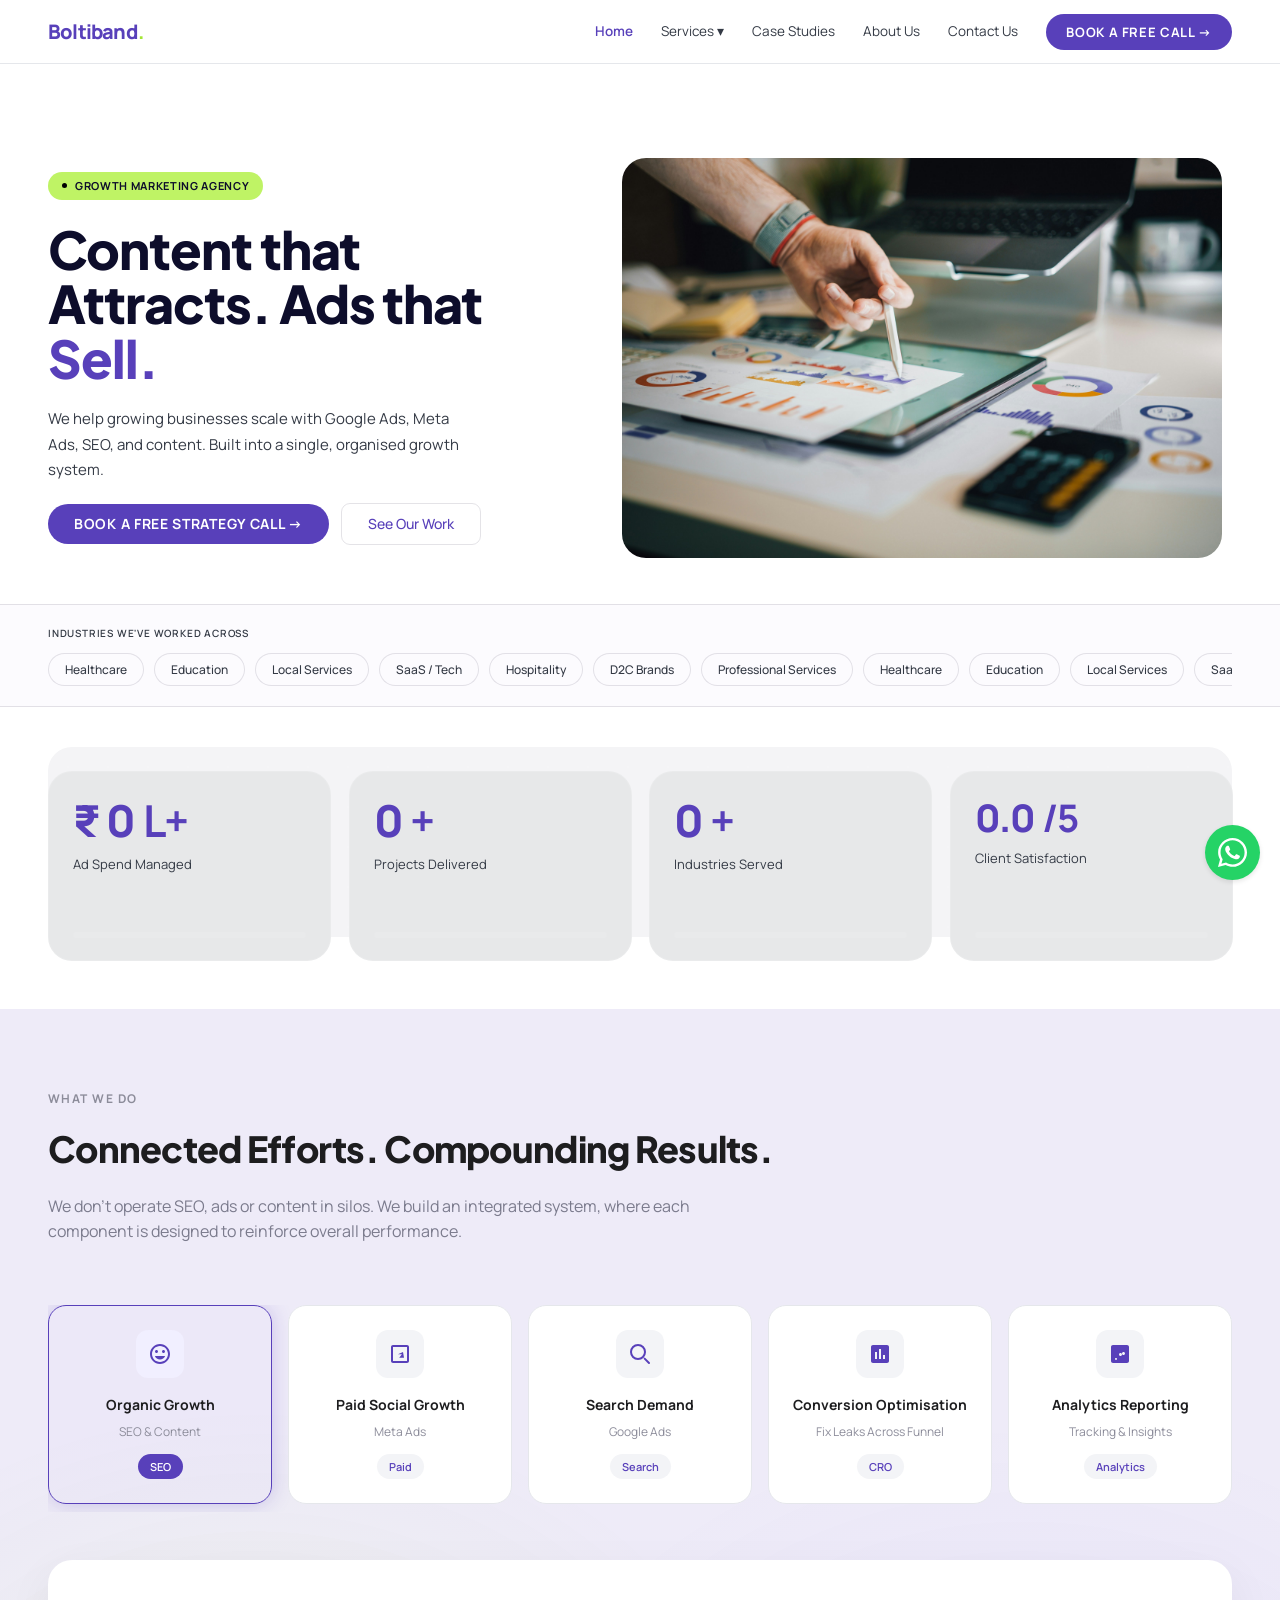
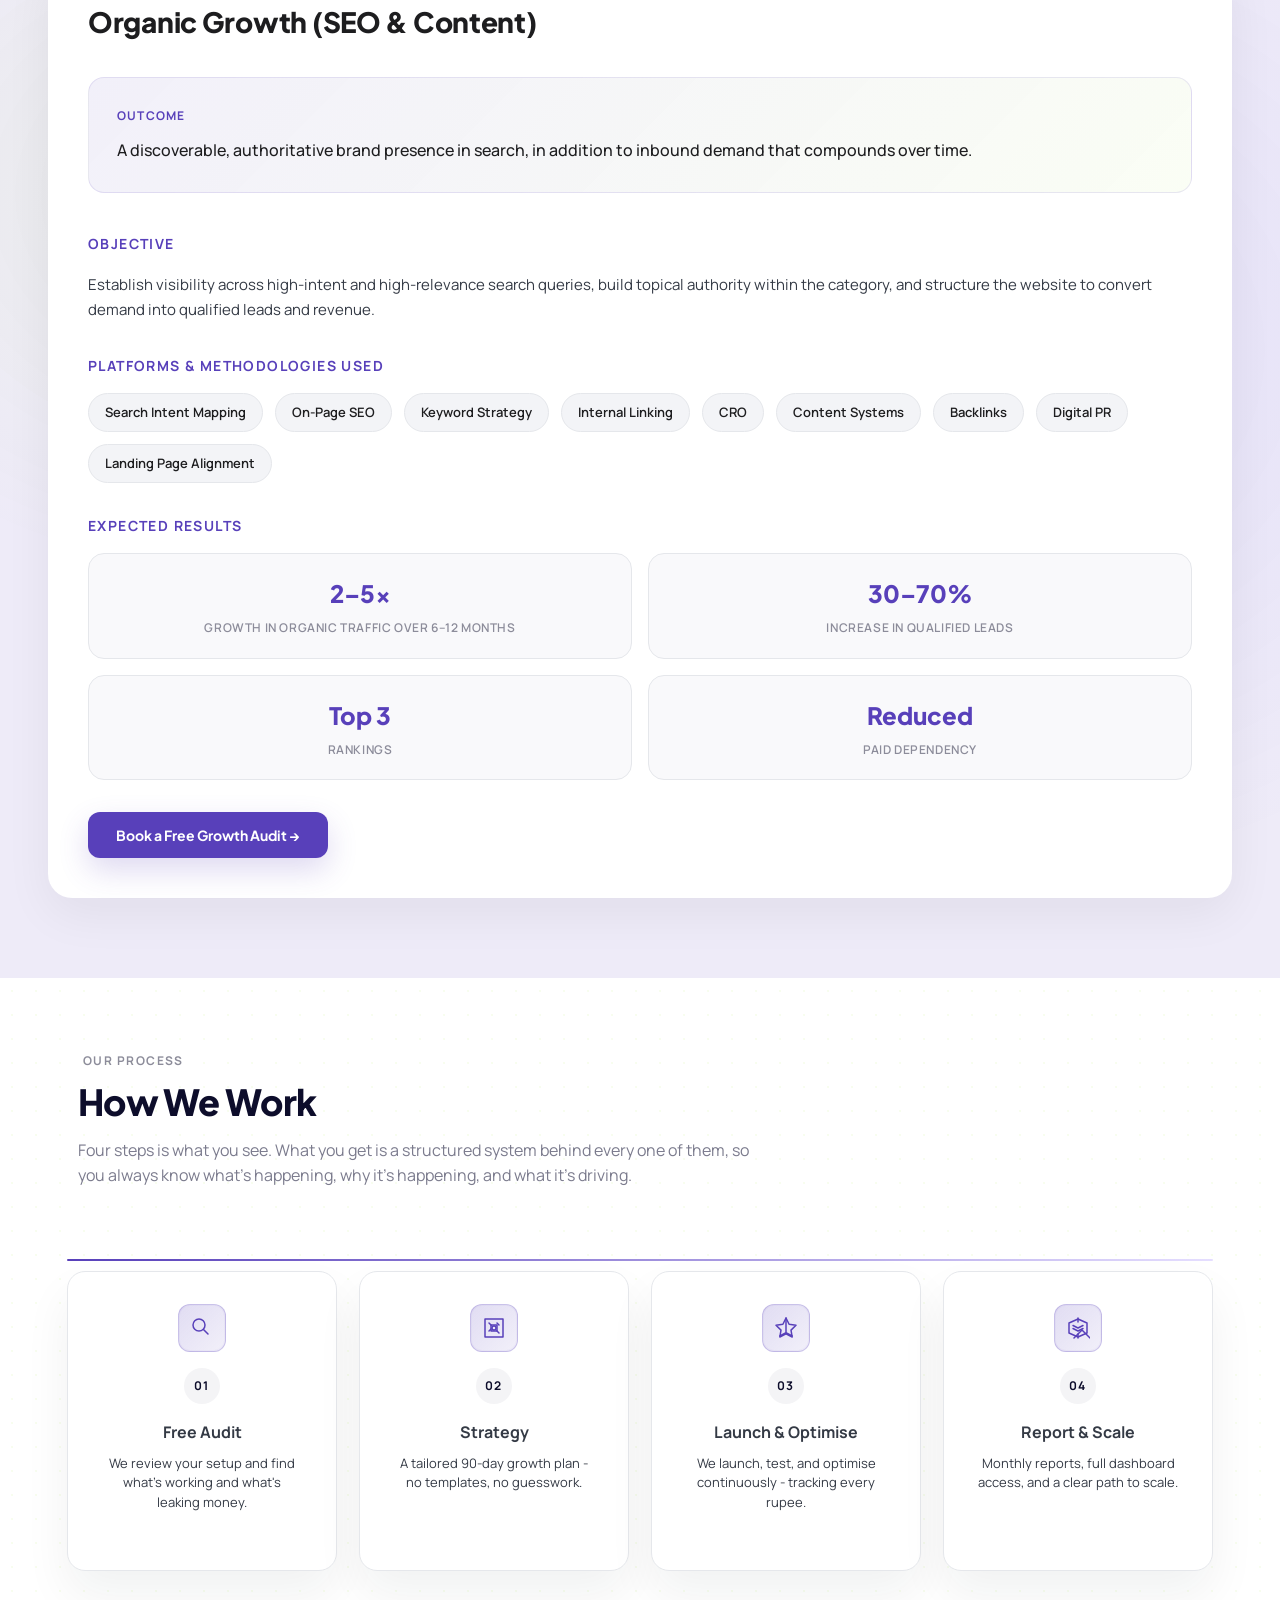
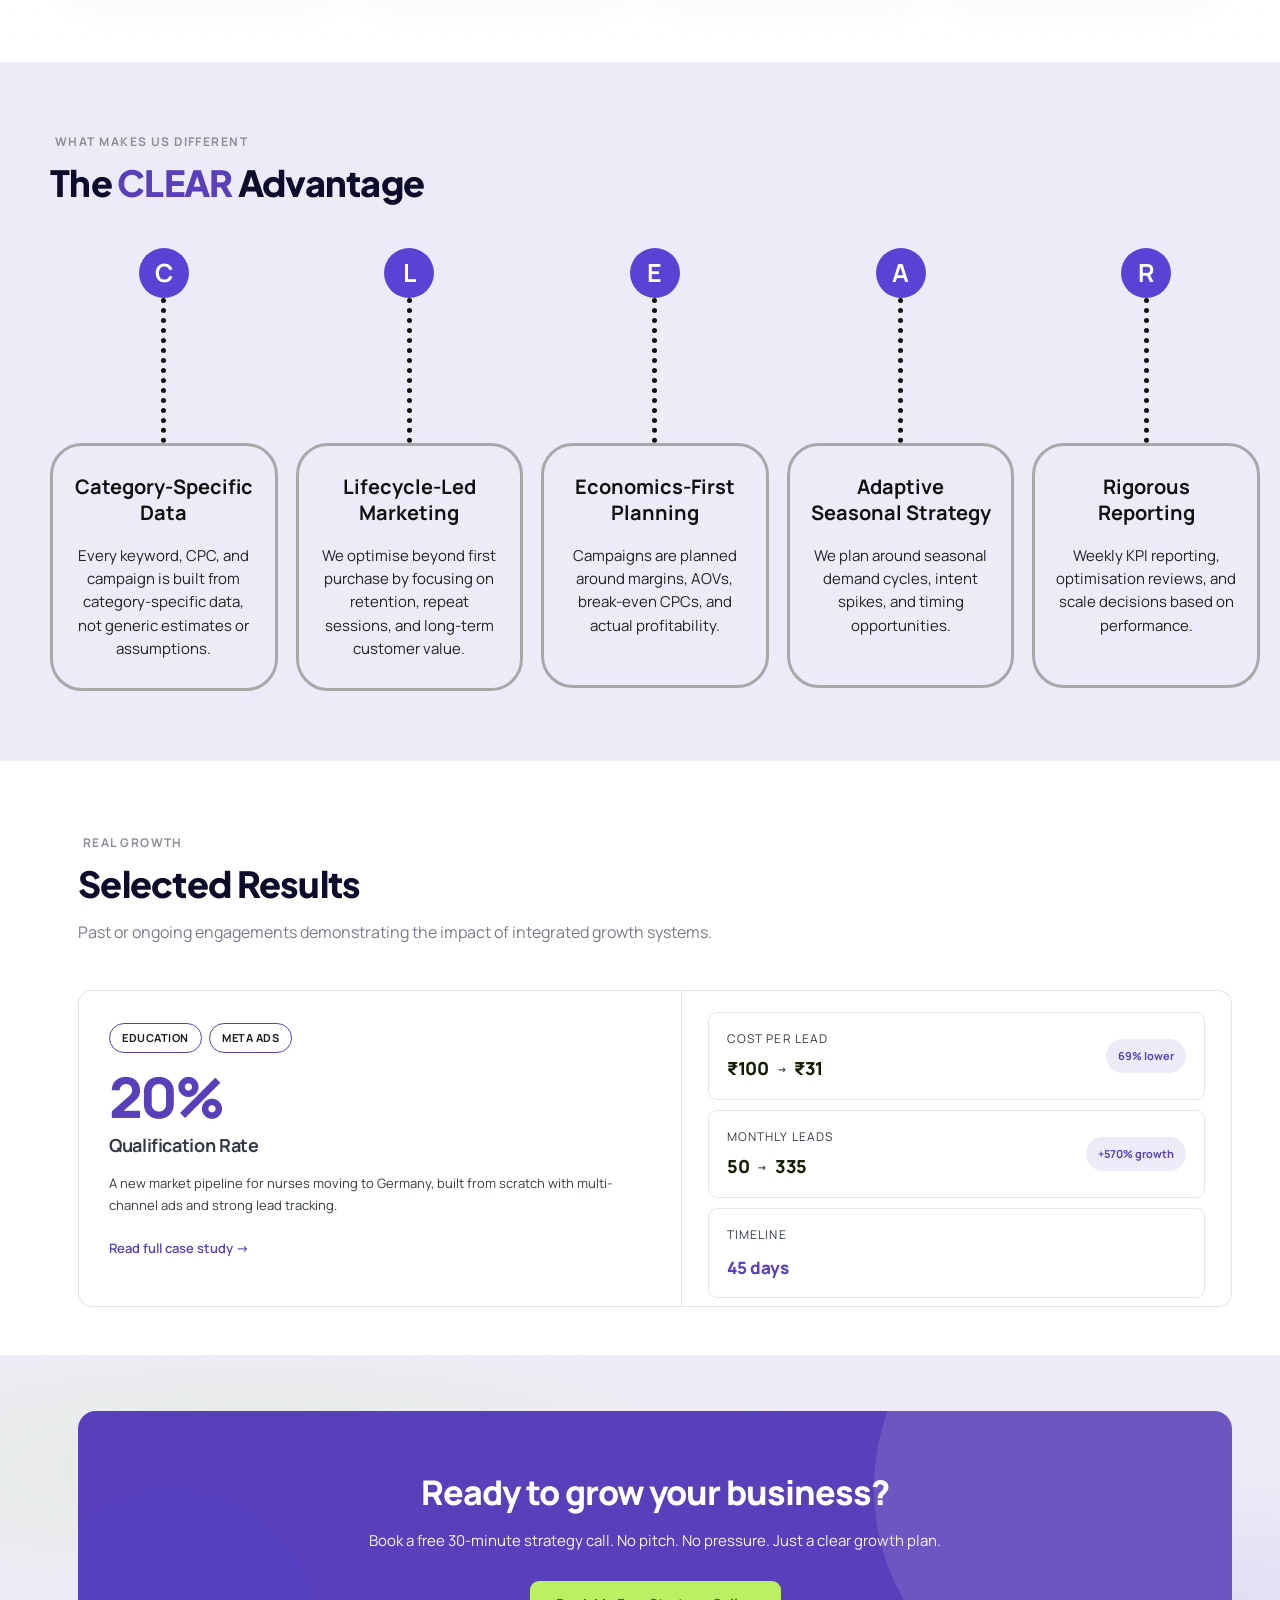
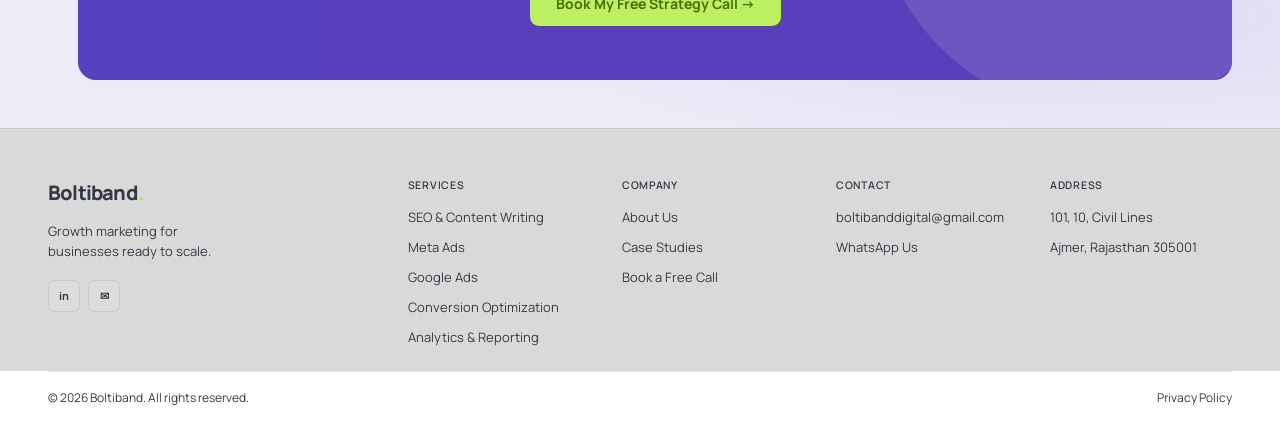
==== commit 97cf800f: "Add Clear Advantage Section+Aligned text to center in team member description" ====
--- a/index.html
+++ b/index.html
@@ -420,137 +420,77 @@
     </section>
 
     <!-- Clear Advantage -->
-    <!-- 
-    <section class="clear-advantage-section">
-      <div class="clear-wrapper">
-
-        <div class="clear-title">
-          What Makes Us Different: The CLEAR Advantage
-        </div>
-
-        <table class="clear-table">
-          <thead>
-            <tr>
-              <th class="clear-letter-col"></th>
-              <th>PRINCIPLE</th>
-              <th>WHAT IT MEANS FOR YOU</th>
-            </tr>
-          </thead>
-
-          <tbody>
-            <tr>
-              <td class="clear-letter">C</td>
-              <td class="clear-principle">Category-Specific Data</td>
-              <td>
-                Every keyword, CPC, and campaign in this strategy comes directly from
-                astrology-specific Google Keyword Planner data — not generic estimates.
-                We know exactly what people search, how much it costs to reach them,
-                and where the competition is weak.
-              </td>
-            </tr>
-
-            <tr>
-              <td class="clear-letter">L</td>
-              <td class="clear-principle">Lifecycle-Led Marketing</td>
-              <td>
-                We don't optimise only for first-time buyers. A consultation customer
-                is worth ₹3,000 over 4 months, not just ₹375 on day one. Every campaign
-                is built with repeat sessions, retention, and LTV in mind.
-              </td>
-            </tr>
-
-            <tr>
-              <td class="clear-letter">E</td>
-              <td class="clear-principle">Economics-First Planning</td>
-              <td>
-                Campaigns are built around your actual product margins, AOVs, and
-                break-even CPCs. We only run ads where the numbers work.
-              </td>
-            </tr>
-
-            <tr>
-              <td class="clear-letter">A</td>
-              <td class="clear-principle">Adaptive Seasonal Strategy</td>
-              <td>
-                Astrology demand is seasonal — Navratri, Diwali, wedding season,
-                and Shraddh create predictable spikes. Campaigns are planned around
-                these cycles.
-              </td>
-            </tr>
-
-            <tr>
-              <td class="clear-letter">R</td>
-              <td class="clear-principle">Rigorous Reporting</td>
-              <td>
-                Weekly KPI tracking for every campaign. Separate scorecards,
-                pause rules, review cycles, and scale thresholds.
-              </td>
-            </tr>
-          </tbody>
-        </table>
-
-      </div>
-    </section> -->
-
-    <section class="sec sec-dark">
-
-      <div class="sh">
-        <div class="stag">What Makes Us Different</div>
-        <h2 class="stitle">The CLEAR Advantage</h2>
-        <!-- <p class="ssub">Four steps is what you see. What you get is a structured system behind every one of them, so you
-          always know what's happening, why it's happening, and what it's driving.</p> -->
-      </div>
-      <div class="clear-card">
-
-        <!-- <div class="clear-top">
-          <div class="stag">WHAT MAKES US DIFFERENT</div>
-          <h2 class="stitle">The CLEAR Advantage</h2>
-        </div> -->
-
-        <div class="clear-list">
-
-          <div class="clear-row">
-            <div class="clear-acronym">C</div>
-            <div class="clear-principle">Category-Specific Data</div>
-            <div class="clear-desc">
-              Every keyword, CPC, and campaign is built from category-specific data,
-              not generic estimates or assumptions.
-            </div>
-          </div>
-
-          <div class="clear-row">
-            <div class="clear-acronym">L</div>
-            <div class="clear-principle">Lifecycle-Led Marketing</div>
-            <div class="clear-desc">
-              We optimise beyond first purchase by focusing on retention,
-              repeat sessions, and LTV.
-            </div>
-          </div>
-
-          <div class="clear-row">
-            <div class="clear-acronym">E</div>
-            <div class="clear-principle">Economics-First Planning</div>
-            <div class="clear-desc">
-              Campaigns are planned around margins, AOVs, break-even CPCs,
-              and actual profitability.
-            </div>
-          </div>
-
-          <div class="clear-row">
-            <div class="clear-acronym">A</div>
-            <div class="clear-principle">Adaptive Seasonal Strategy</div>
-            <div class="clear-desc">
-              We plan around seasonal demand cycles, intent spikes,
-              and timing opportunities.
-            </div>
-          </div>
-
-          <div class="clear-row">
-            <div class="clear-acronym">R</div>
-            <div class="clear-principle">Rigorous Reporting</div>
-            <div class="clear-desc">
-              Weekly KPI reporting, scorecards, optimisation reviews,
-              and scale decisions based on performance.
+    <section class="clear-section sec-dark">
+      <div class="clear-container">
+        <div class="sh">
+          <p class="stag">What Makes Us Different</p>
+          <h2 class="stitle">The <span style="color: var(--primary); text-transform: uppercase;">Clear</span> Advantage</h2>
+        </div>
+
+        <div class="clear-grid">
+
+          <!-- C -->
+          <div class="clear-item">
+            <div class="clear-letter">C</div>
+            <div class="clear-line"></div>
+            <div class="clear-card">
+              <h3>Category-Specific Data</h3>
+              <p>
+                Every keyword, CPC, and campaign is built from
+                category-specific data, not generic estimates or assumptions.
+              </p>
+            </div>
+          </div>
+
+          <!-- L -->
+          <div class="clear-item">
+            <div class="clear-letter">L</div>
+            <div class="clear-line"></div>
+            <div class="clear-card">
+              <h3>Lifecycle-Led Marketing</h3>
+              <p>
+                We optimise beyond first purchase by focusing on retention,
+                repeat sessions, and long-term customer value.
+              </p>
+            </div>
+          </div>
+
+          <!-- E -->
+          <div class="clear-item">
+            <div class="clear-letter">E</div>
+            <div class="clear-line"></div>
+            <div class="clear-card">
+              <h3>Economics-First Planning</h3>
+              <p>
+                Campaigns are planned around margins, AOVs,
+                break-even CPCs, and actual profitability.
+              </p>
+            </div>
+          </div>
+
+          <!-- A -->
+          <div class="clear-item">
+            <div class="clear-letter">A</div>
+            <div class="clear-line"></div>
+            <div class="clear-card">
+              <h3>Adaptive Seasonal Strategy</h3>
+              <p>
+                We plan around seasonal demand cycles,
+                intent spikes, and timing opportunities.
+              </p>
+            </div>
+          </div>
+
+          <!-- R -->
+          <div class="clear-item">
+            <div class="clear-letter">R</div>
+            <div class="clear-line"></div>
+            <div class="clear-card">
+              <h3>Rigorous Reporting</h3>
+              <p>
+                Weekly KPI reporting, optimisation reviews,
+                and scale decisions based on performance.
+              </p>
             </div>
           </div>
 
@@ -616,7 +556,7 @@
   </section> -->
 
     <!-- CTA -->
-    <div class="cta-section bg-pattern-wave">
+    <div class="cta-section bg-pattern-wave sec-dark" style="margin-bottom:-25px;">
       <div class="cta-box">
         <h2>Ready to grow your business?</h2>
         <p>Book a free 30-minute strategy call. No pitch. No pressure. Just a clear growth plan.</p>
@@ -3311,66 +3251,78 @@
       </div>
     </section>
 
-    <!-- VALUES -->
-    <section class="sec sec-dark">
-
-      <div class="sh">
-        <div class="stag">What Makes Us Different</div>
-        <h2 class="stitle">The CLEAR Advantage</h2>
-        <!-- <p class="ssub">Four steps is what you see. What you get is a structured system behind every one of them, so you
-          always know what's happening, why it's happening, and what it's driving.</p> -->
-      </div>
-      <div class="clear-card">
-
-        <!-- <div class="clear-top">
-          <div class="stag">WHAT MAKES US DIFFERENT</div>
-          <h2 class="stitle">The CLEAR Advantage</h2>
-        </div> -->
-
-        <div class="clear-list">
-
-          <div class="clear-row">
-            <div class="clear-acronym">C</div>
-            <div class="clear-principle">Category-Specific Data</div>
-            <div class="clear-desc">
-              Every keyword, CPC, and campaign is built from category-specific data,
-              not generic estimates or assumptions.
-            </div>
-          </div>
-
-          <div class="clear-row">
-            <div class="clear-acronym">L</div>
-            <div class="clear-principle">Lifecycle-Led Marketing</div>
-            <div class="clear-desc">
-              We optimise beyond first purchase by focusing on retention,
-              repeat sessions, and LTV.
-            </div>
-          </div>
-
-          <div class="clear-row">
-            <div class="clear-acronym">E</div>
-            <div class="clear-principle">Economics-First Planning</div>
-            <div class="clear-desc">
-              Campaigns are planned around margins, AOVs, break-even CPCs,
-              and actual profitability.
-            </div>
-          </div>
-
-          <div class="clear-row">
-            <div class="clear-acronym">A</div>
-            <div class="clear-principle">Adaptive Seasonal Strategy</div>
-            <div class="clear-desc">
-              We plan around seasonal demand cycles, intent spikes,
-              and timing opportunities.
-            </div>
-          </div>
-
-          <div class="clear-row">
-            <div class="clear-acronym">R</div>
-            <div class="clear-principle">Rigorous Reporting</div>
-            <div class="clear-desc">
-              Weekly KPI reporting, scorecards, optimisation reviews,
-              and scale decisions based on performance.
+    <!-- Clear Advantage -->
+    <section class="clear-section">
+      <div class="clear-container">
+        <div class="sh">
+          <p class="stag">What Makes Us Different</p>
+          <h2 class="stitle">The <span style="color: var(--primary); text-transform: uppercase;">Clear</span> Advantage</h2>
+        </div>
+
+        <div class="clear-grid">
+
+          <!-- C -->
+          <div class="clear-item">
+            <div class="clear-letter">C</div>
+            <div class="clear-line"></div>
+            <div class="clear-card">
+              <h3>Category-Specific Data</h3>
+              <p>
+                Every keyword, CPC, and campaign is built from
+                category-specific data, not generic estimates or assumptions.
+              </p>
+            </div>
+          </div>
+
+          <!-- L -->
+          <div class="clear-item">
+            <div class="clear-letter">L</div>
+            <div class="clear-line"></div>
+            <div class="clear-card">
+              <h3>Lifecycle-Led Marketing</h3>
+              <p>
+                We optimise beyond first purchase by focusing on retention,
+                repeat sessions, and long-term customer value.
+              </p>
+            </div>
+          </div>
+
+          <!-- E -->
+          <div class="clear-item">
+            <div class="clear-letter">E</div>
+            <div class="clear-line"></div>
+            <div class="clear-card">
+              <h3>Economics-First Planning</h3>
+              <p>
+                Campaigns are planned around margins, AOVs,
+                break-even CPCs, and actual profitability.
+              </p>
+            </div>
+          </div>
+
+          <!-- A -->
+          <div class="clear-item">
+            <div class="clear-letter">A</div>
+            <div class="clear-line"></div>
+            <div class="clear-card">
+              <h3>Adaptive Seasonal Strategy</h3>
+              <p>
+                We plan around seasonal demand cycles,
+                intent spikes, and timing opportunities.
+              </p>
+            </div>
+          </div>
+
+          <!-- R -->
+          <div class="clear-item">
+            <div class="clear-letter">R</div>
+            <div class="clear-line"></div>
+            <div class="clear-card">
+              <h3>Rigorous Reporting</h3>
+              <p>
+                Weekly KPI reporting, optimisation reviews,
+                and scale decisions based on performance.
+              </p>
             </div>
           </div>
 
@@ -3379,7 +3331,6 @@
     </section>
   </div>
   </div>
-
   <!-- ═══════════════════════════════════════
      PAGE: CONTACT US
 ═══════════════════════════════════════ -->
@@ -3388,7 +3339,8 @@
       <div class="book-left">
         <div class="stag a1">Contact Us</div>
         <h1 class="a2">Book your free<br>30-minute strategy call.</h1>
-        <p class="a3">No pitch. No pressure. Just a clear, honest look at your current setup and a growth plan tailored
+        <p class="a3">No pitch. No pressure. Just a clear, honest look at your current setup and a growth plan
+          tailored
           to your goals.</p>
         <div class="book-perks a3">
           <div class="perk">
--- a/styles.css
+++ b/styles.css
@@ -1250,7 +1250,7 @@
    border-top: 0.5px solid var(--b);
    border-bottom: 0.5px solid var(--b);
    overflow: hidden;
-   background: rgba(0, 0, 0, 0.08)
+   background:rgba(88, 64, 186, 0.02);
 }
 
 .ind-lbl {
@@ -2382,7 +2382,8 @@
    background: rgba(254, 254, 254, 0.06);
    border: 0.5px solid var(--b);
    border-radius: 14px;
-   overflow: hidden
+   overflow: hidden;
+   margin-left: 30px;
 }
 
 .cs-left {
@@ -2640,7 +2641,8 @@
    padding: 54px 48px;
    text-align: center;
    position: relative;
-   overflow: hidden
+   overflow: hidden;
+   margin-left: 30px;
 }
 
 .cta-box::before {
@@ -3316,6 +3318,7 @@
 .team-bio p {
    margin-bottom: 8px;
    line-height: 1.4;
+   text-align: center;
 }
 
 .team-bio ul {
@@ -5812,128 +5815,152 @@
 
 .clear-section {
    padding: 70px 20px;
-   background: #f8f8fb;
+   /* background: rgba(88, 64, 186, 0.1); */
+   /* border-top: 3px solid #6c47e6; */
+}
+
+.clear-container {
+   max-width: 1400px;
+   margin: auto;
+}
+
+.clear-header p {
+   font-size: 18px;
+   font-weight: 600;
+   margin-bottom: 8px;
+   color: #111;
+}
+
+.clear-header h2 {
+   font-size: 54px;
+   font-weight: 800;
+   margin-bottom: 55px;
+   color: #111;
+   line-height: 1.05;
+}
+
+.clear-grid {
+   display: grid;
+   grid-template-columns: repeat(5, 1fr);
+   gap: 18px;
+   align-items: stretch; /* makes all items same height */
+   margin-left: 30px;
+}
+
+.clear-item {
+   display: flex;
+   flex-direction: column;
+   align-items: center;
+   text-align: center;
+   height: 100%;
+}
+
+.clear-letter {
+   width: 50px;
+   height: 50px;
+   border-radius: 28px;
+   background: #5a42d4;
+   color: white;
+   font-size: 25px;
+   font-weight: 700;
+   display: flex;
+   align-items: center;
+   justify-content: center;
+   margin-bottom: 0;
+}
+
+.clear-line {
+   width: 0;
+   height: 145px;
+   border-left: 5px dotted #111;
 }
 
 .clear-card {
-   max-width: 1350px;
-   margin: 0 auto;
-   padding: 42px;
-   border-radius: 24px;
-   background: white;
-   border: 1px solid #dedee8;
-   box-shadow: 0 10px 35px rgba(91, 67, 197, 0.08);
-}
-
-.clear-top {
-   margin-bottom: 35px;
-}
-
-.clear-label {
-   font-size: 12px;
+   border: 3px solid #a8a8a8;
+   border-radius: 32px;
+   padding: 28px 20px;
+   min-height: 245px; /* fixed equal height */
+   width: 100%;
+   display: flex;
+   flex-direction: column;
+   justify-content: flex-start;
+   box-sizing: border-box;
+}
+
+.clear-card h3 {
+   font-size: 20px;
    font-weight: 700;
-   letter-spacing: .12em;
-   color: #7f7f94;
-   margin-bottom: 14px;
-}
-
-.clear-top h2 {
-   font-size: 36px;
-   font-weight: 800;
-   color: #14142b;
+   line-height: 1.3;
+   margin-bottom: 18px;
+   color: #111;
+}
+
+.clear-card p {
+   font-size: 15px;
+   line-height: 1.55;
+   color: #222;
    margin: 0;
-   line-height: 1.1;
-}
-
-.clear-list {
-   border-top: 1px solid #d8d8e4;
-}
-
-.clear-row {
-   display: grid;
-   grid-template-columns: 70px 260px 1fr;
-   gap: 24px;
-   align-items: center;
-   padding: 24px 0;
-   border-bottom: 1px solid #d8d8e4;
-}
-
-.clear-acronym {
-   width: 52px;
-   height: 52px;
-   border-radius: 14px;
-   background: var(--primary);
-   color: #fff;
-   font-size: 22px;
-   font-weight: 700;
-   display: flex;
-   align-items: center;
-   justify-content: center;
-}
-
-.clear-principle {
-   font-size: 16px;
-   font-weight: 700;
-   color: #151530;
-   line-height: 1.35;
-}
-
-.clear-desc {
-   font-size: 13px;
-   line-height: 1.7;
-   color: #55556d;
 }
 
 /* tablet */
-@media (max-width: 992px) {
-   .clear-top h2 {
-      font-size: 38px;
-   }
-
-   .clear-row {
-      grid-template-columns: 60px 180px 1fr;
-      gap: 18px;
-   }
-
-   .clear-principle {
-      font-size: 18px;
-   }
-
-   .clear-desc {
-      font-size: 14px;
+@media (max-width: 1100px) {
+    .clear-grid {
+      grid-template-columns: repeat(2, 1fr);
+      gap: 35px;
+   }
+
+   .clear-card {
+      min-height: 280px;
    }
 }
 
 /* mobile */
 @media (max-width: 768px) {
+   .clear-section {
+      padding: 50px 18px;
+   }
+
+   .clear-grid {
+      grid-template-columns: 1fr;
+      gap: 40px;
+   }
+
    .clear-card {
-      padding: 24px;
-      border-radius: 18px;
-   }
-
-   .clear-top h2 {
-      font-size: 28px;
-   }
-
-   .clear-row {
-      grid-template-columns: 1fr;
-      gap: 14px;
-      text-align: left;
-      padding: 22px 0;
-   }
-
-   .clear-acronym {
-      width: 46px;
-      height: 46px;
+      min-height: auto; /* mobile can auto-grow */
+   }
+
+   .clear-header p {
+      font-size: 15px;
+   }
+
+   .clear-header h2 {
+      font-size: 30px;
+      margin-bottom: 35px;
+   }
+
+   .clear-letter {
+      width: 85px;
+      height: 78px;
+      font-size: 42px;
+      border-radius: 22px;
+   }
+
+   .clear-line {
+      height: 90px;
+      border-left: 4px dotted #111;
+   }
+
+   .clear-card {
+      min-height: auto;
+      padding: 24px 18px;
+      border-radius: 24px;
+   }
+
+   .clear-card h3 {
       font-size: 18px;
    }
 
-   .clear-principle {
-      font-size: 18px;
-   }
-
-   .clear-desc {
+   .clear-card p {
       font-size: 14px;
-      line-height: 1.6;
    }
 }
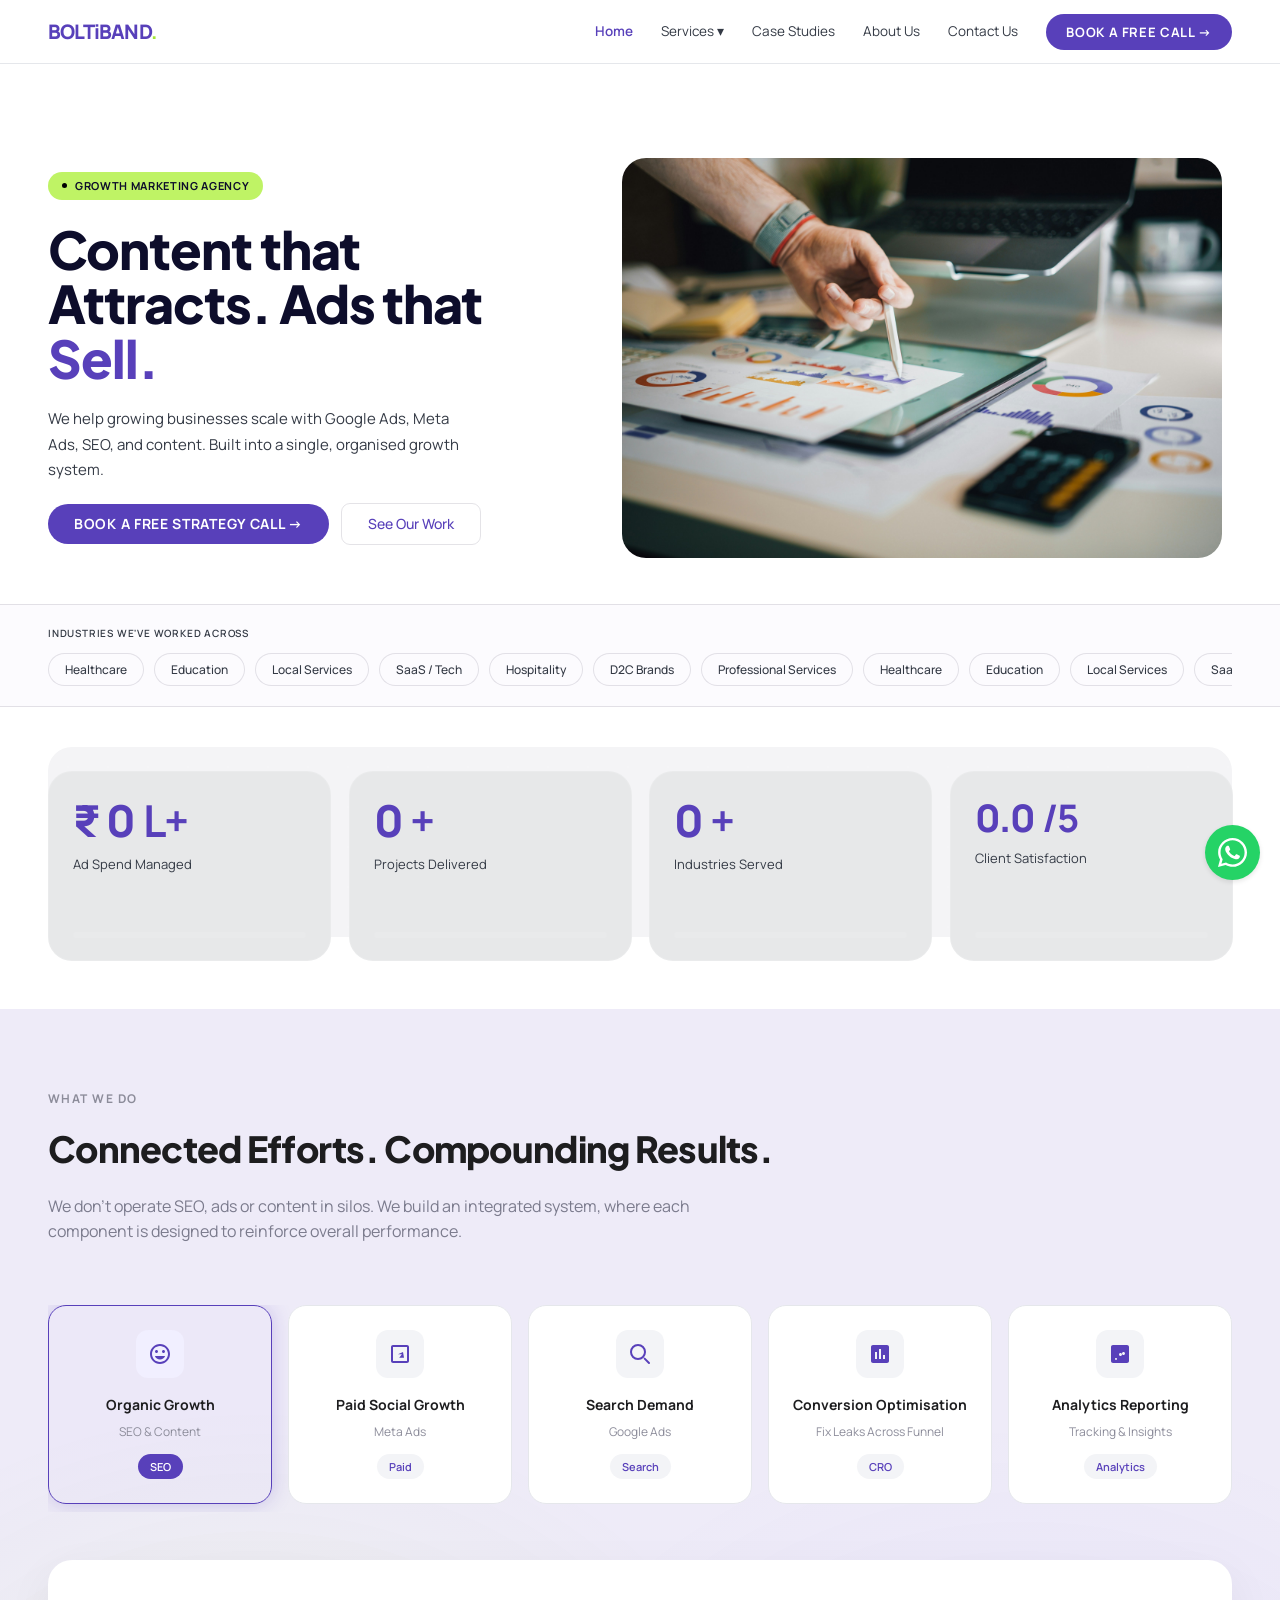
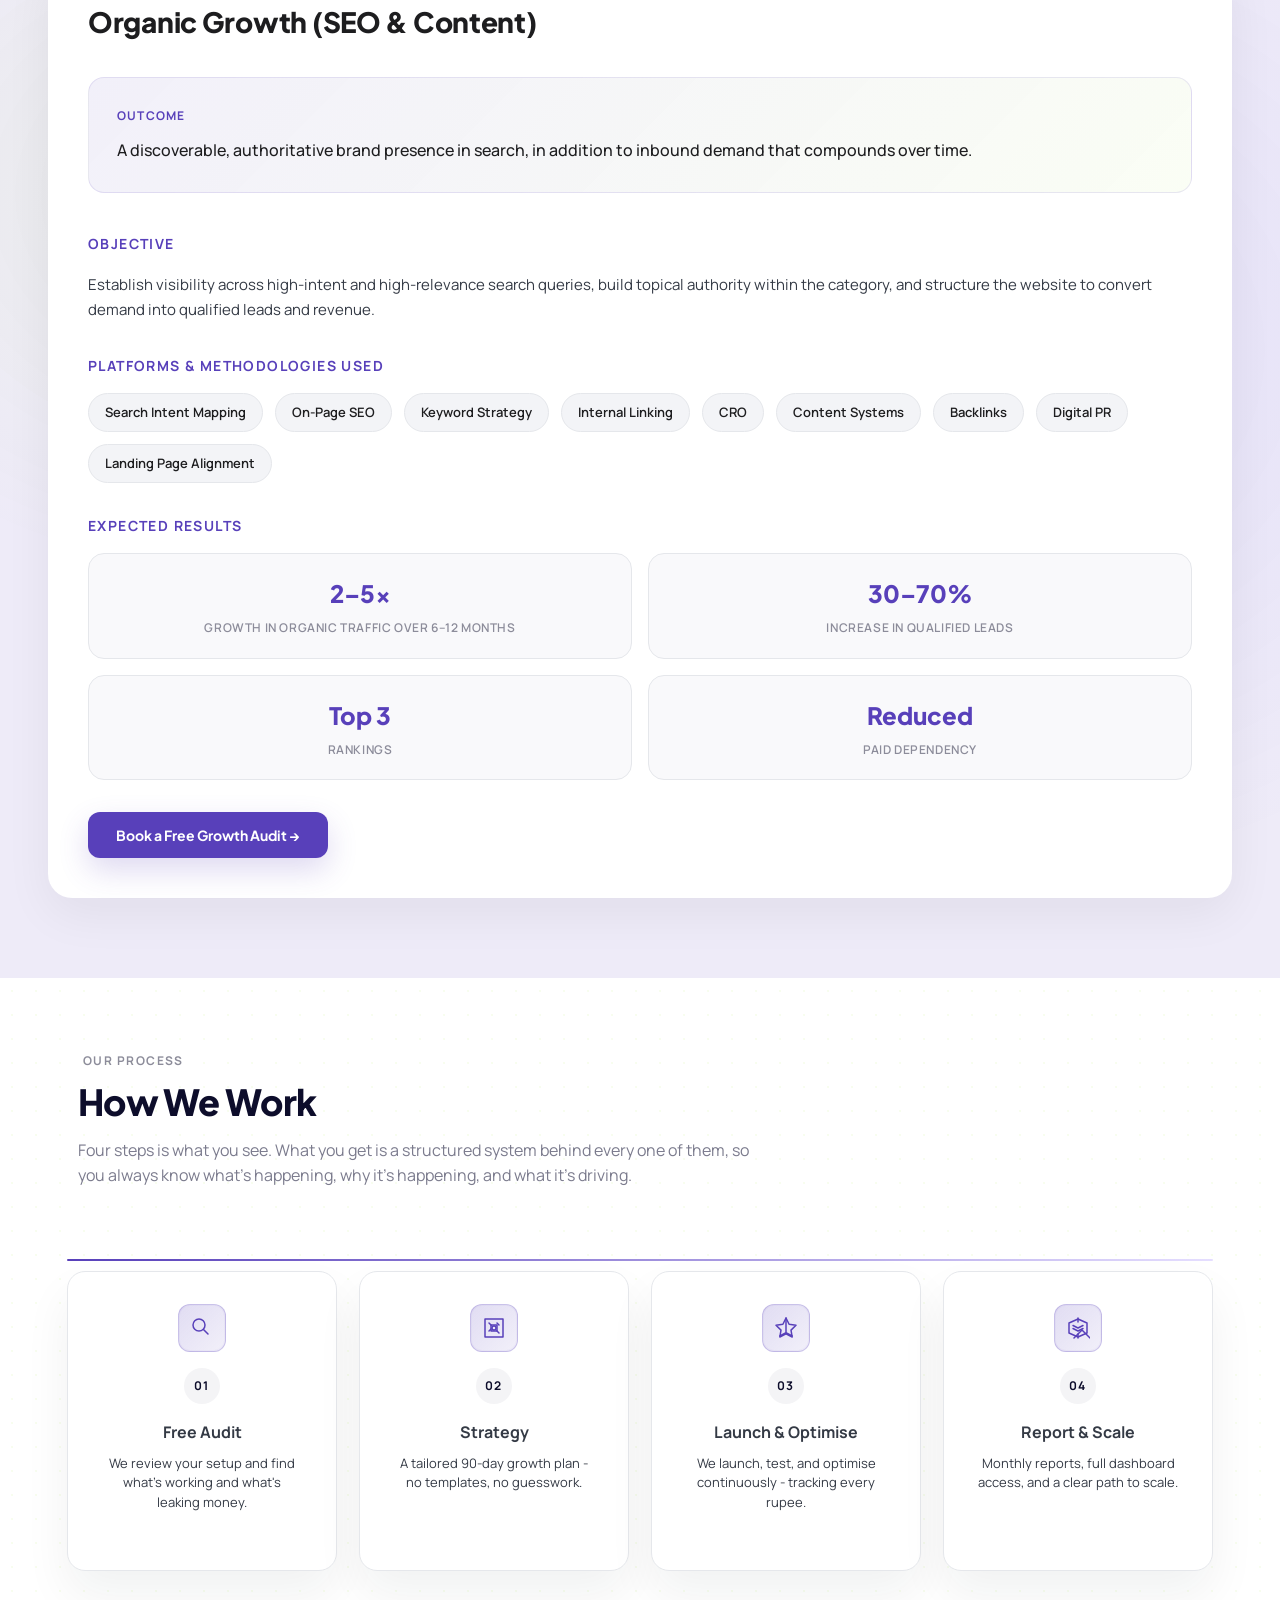
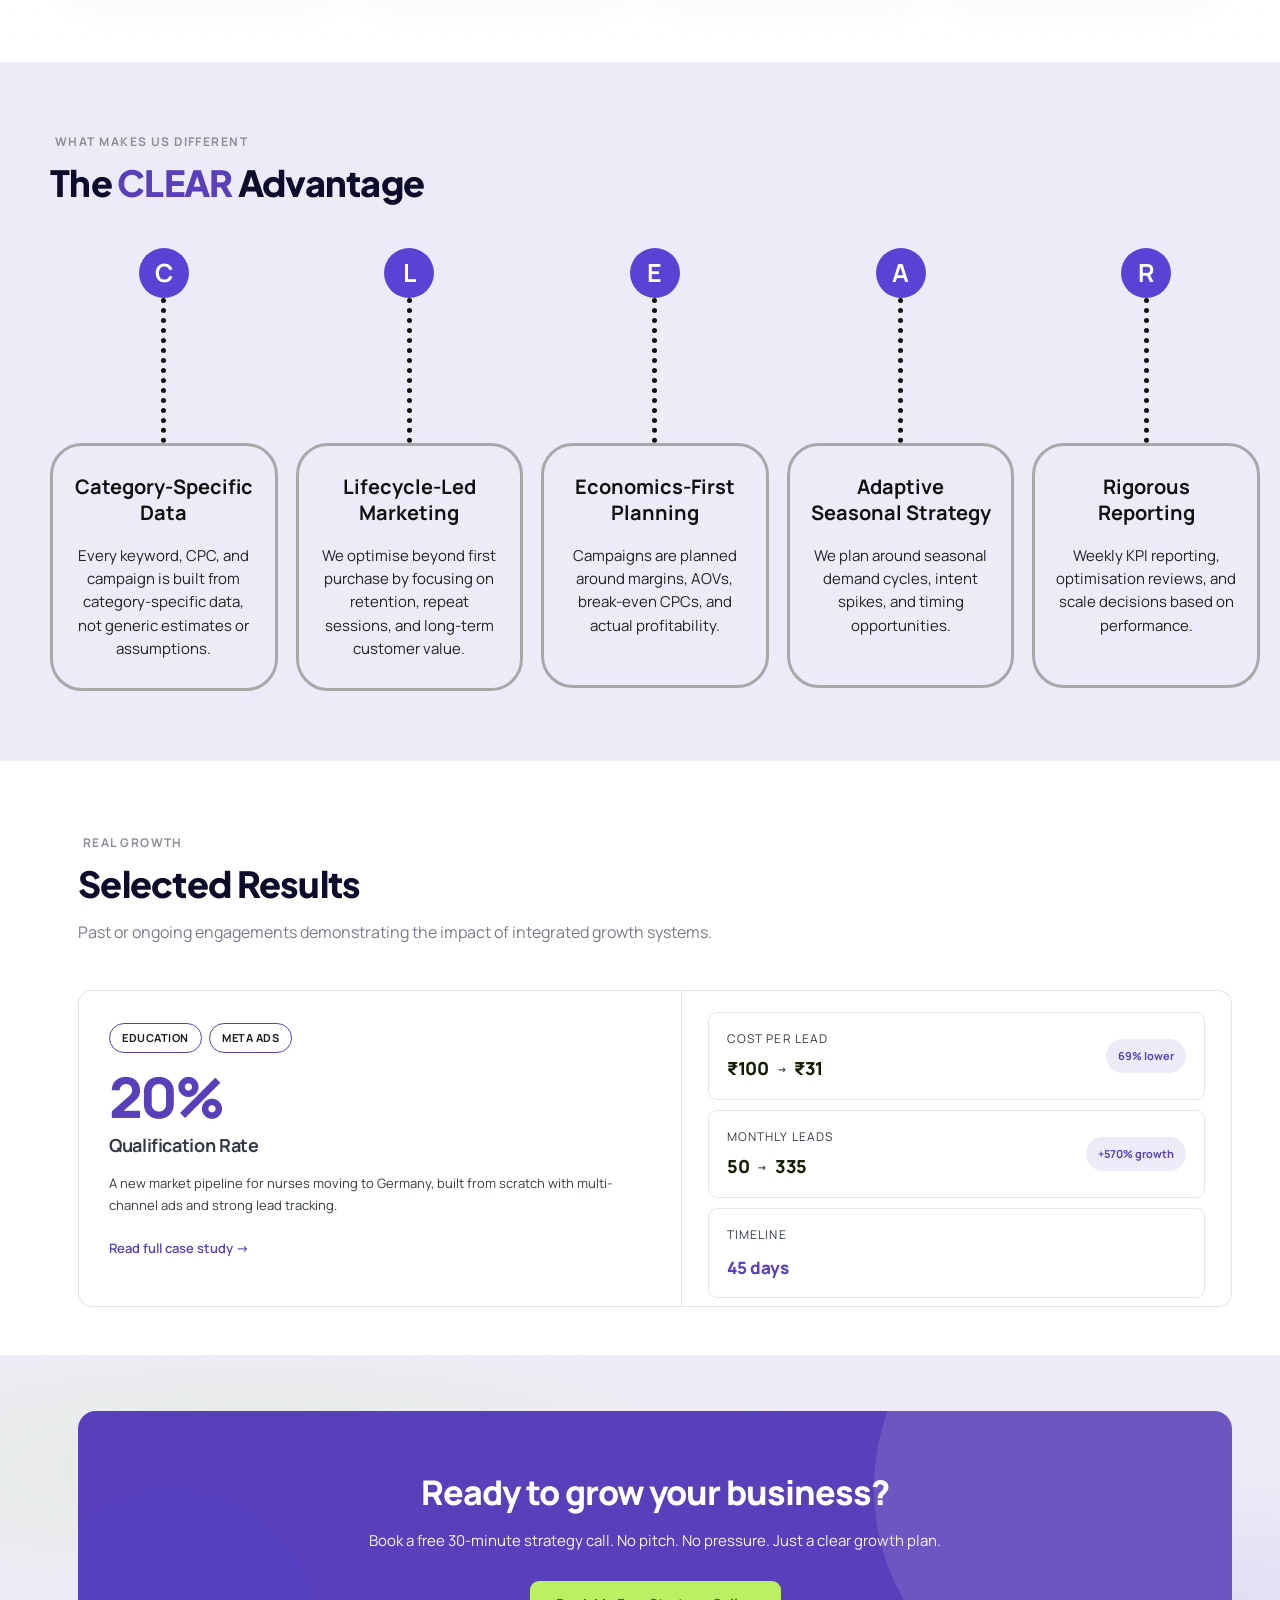
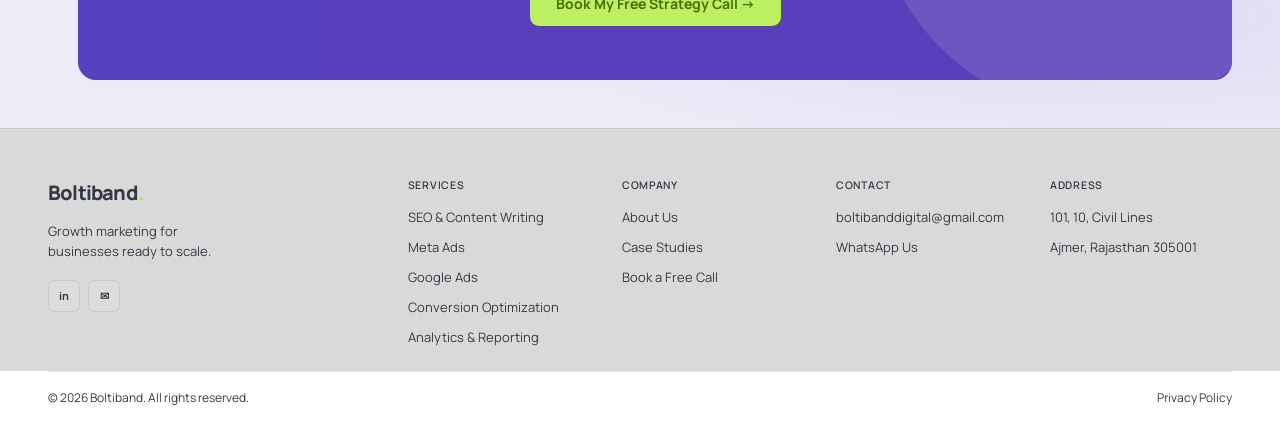
==== commit 3aaa7263: "Update Logo to uppercase" ====
--- a/index.html
+++ b/index.html
@@ -14,13 +14,13 @@
   <link rel="stylesheet" href="styles.css">
 </head>
 <!-- Google tag (gtag.js) -->
-<script async src="https://www.googletagmanager.com/gtag/js?id=G-CRFG4B2P5N"></script>
+<script async src="https://www.googletagmanager.com/gtag/js?id=G-1SBTSQHBLZ"></script>
 <script>
   window.dataLayer = window.dataLayer || [];
   function gtag() { dataLayer.push(arguments); }
   gtag('js', new Date());
 
-  gtag('config', 'G-CRFG4B2P5N');
+  gtag('config', 'G-1SBTSQHBLZ');
 </script>
 
 <!-- Google Tag Manager -->
@@ -44,7 +44,9 @@
 
   <!-- ═══ NAV ═══ -->
   <nav class="nav" id="main-nav">
-    <div class="nav-logo" onclick="goto('home')">Boltiband<span>.</span></div>
+    <div class="nav-logo" onclick="goto('home')"><span
+        style="color: var(--primary); text-transform: uppercase;">Bolt</span>i<span
+        style="color: var(--primary); text-transform: uppercase;">Band</span><span>.</span></div>
     <div class="nav-links">
       <span class="nav-lnk active" onclick="goto('home')" data-page="home">Home</span>
       <div class="nav-dropdown" data-page="services">
@@ -424,7 +426,8 @@
       <div class="clear-container">
         <div class="sh">
           <p class="stag">What Makes Us Different</p>
-          <h2 class="stitle">The <span style="color: var(--primary); text-transform: uppercase;">Clear</span> Advantage</h2>
+          <h2 class="stitle">The <span style="color: var(--primary); text-transform: uppercase;">Clear</span> Advantage
+          </h2>
         </div>
 
         <div class="clear-grid">
@@ -3256,7 +3259,8 @@
       <div class="clear-container">
         <div class="sh">
           <p class="stag">What Makes Us Different</p>
-          <h2 class="stitle">The <span style="color: var(--primary); text-transform: uppercase;">Clear</span> Advantage</h2>
+          <h2 class="stitle">The <span style="color: var(--primary); text-transform: uppercase;">Clear</span> Advantage
+          </h2>
         </div>
 
         <div class="clear-grid">
--- a/styles.css
+++ b/styles.css
@@ -704,7 +704,7 @@
    display: block;
    width: 22px;
    height: 2px;
-   background: var(--nw);
+   background: var(--primary);
    border-radius: 2px;
    transition: all .3s
 }
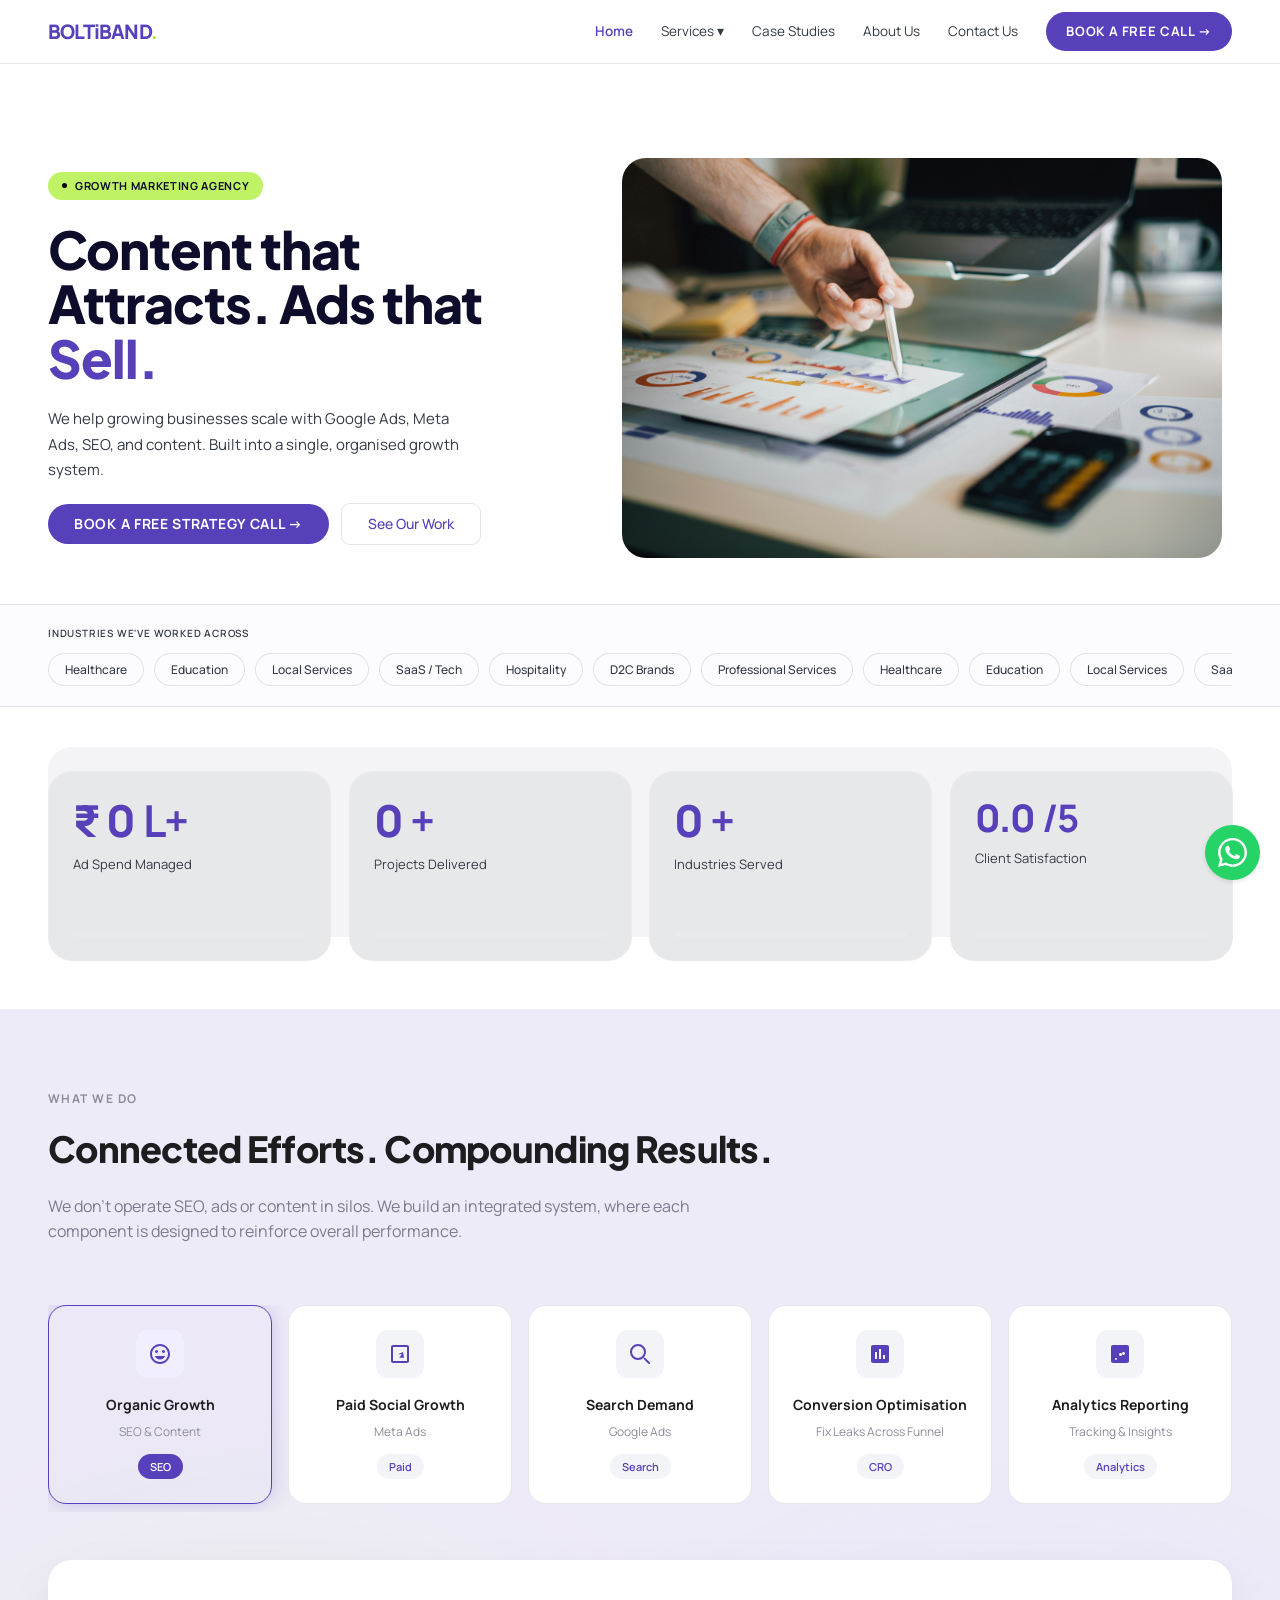
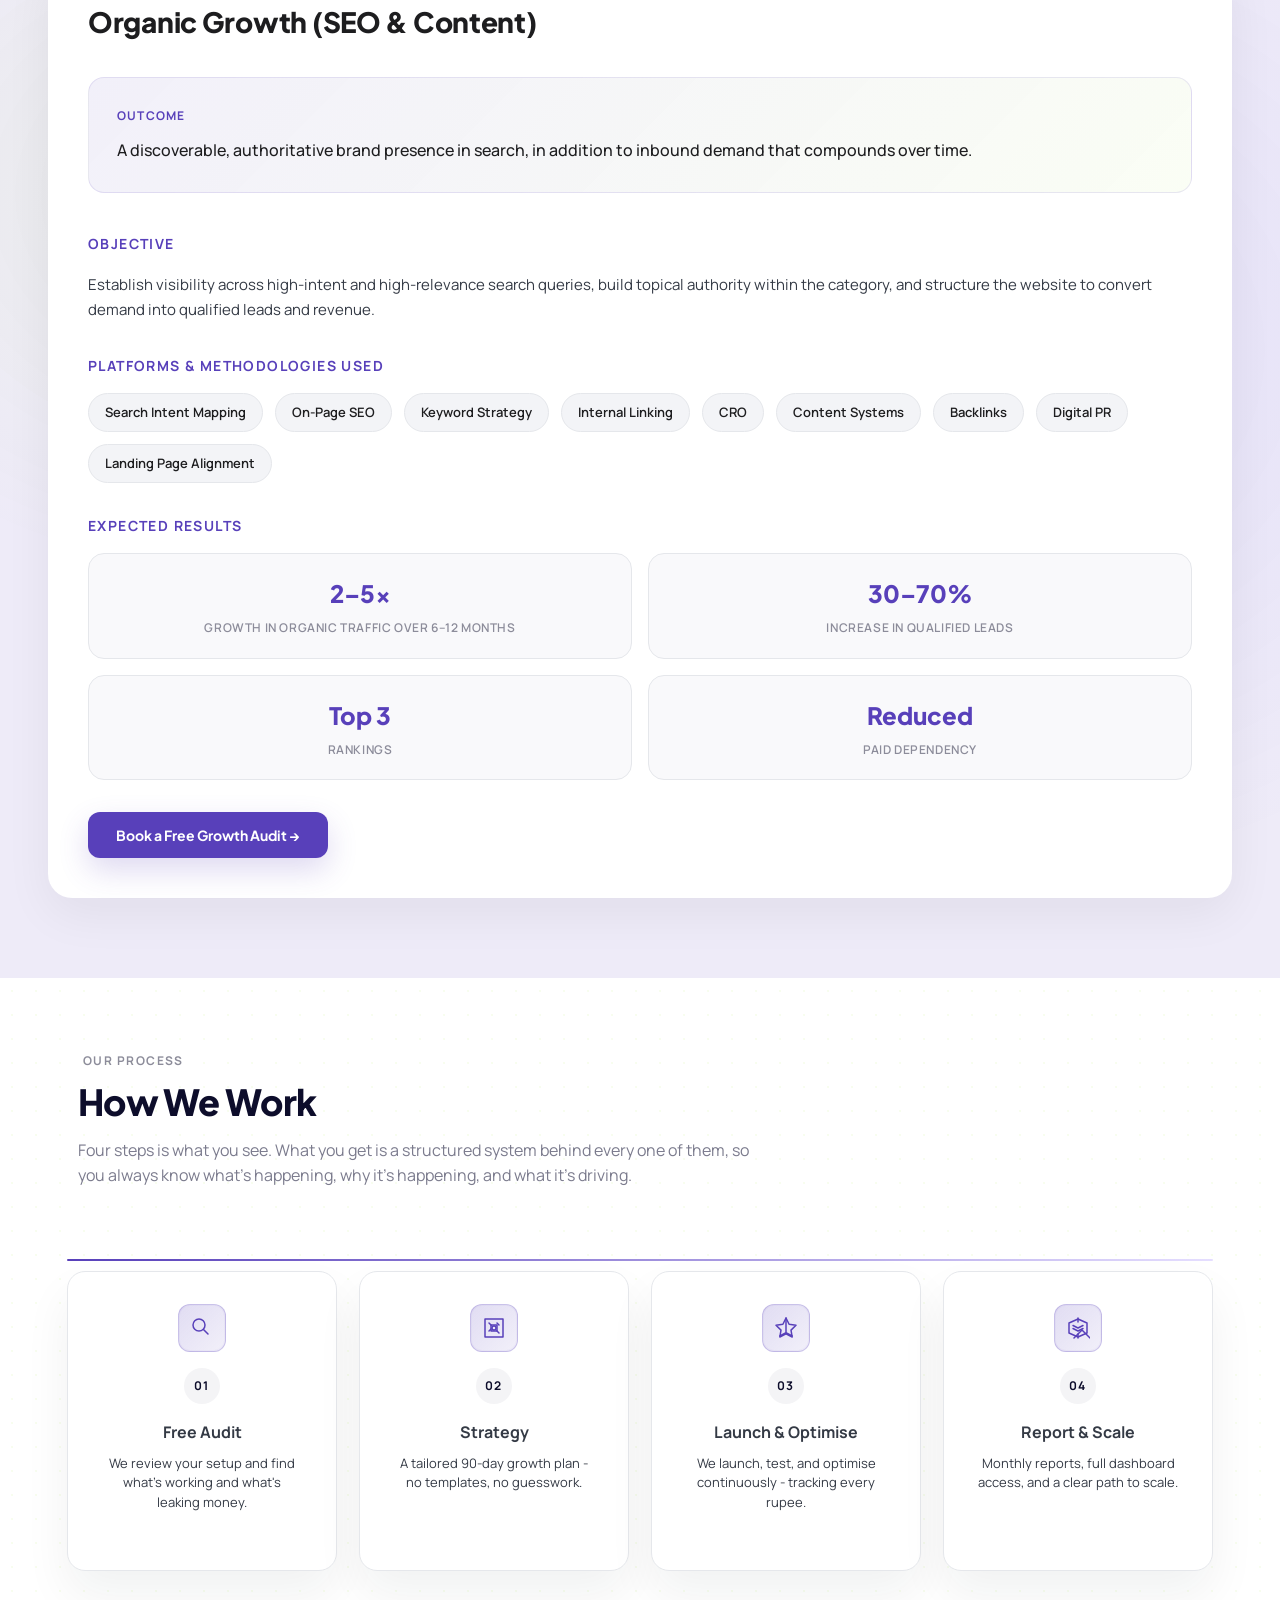
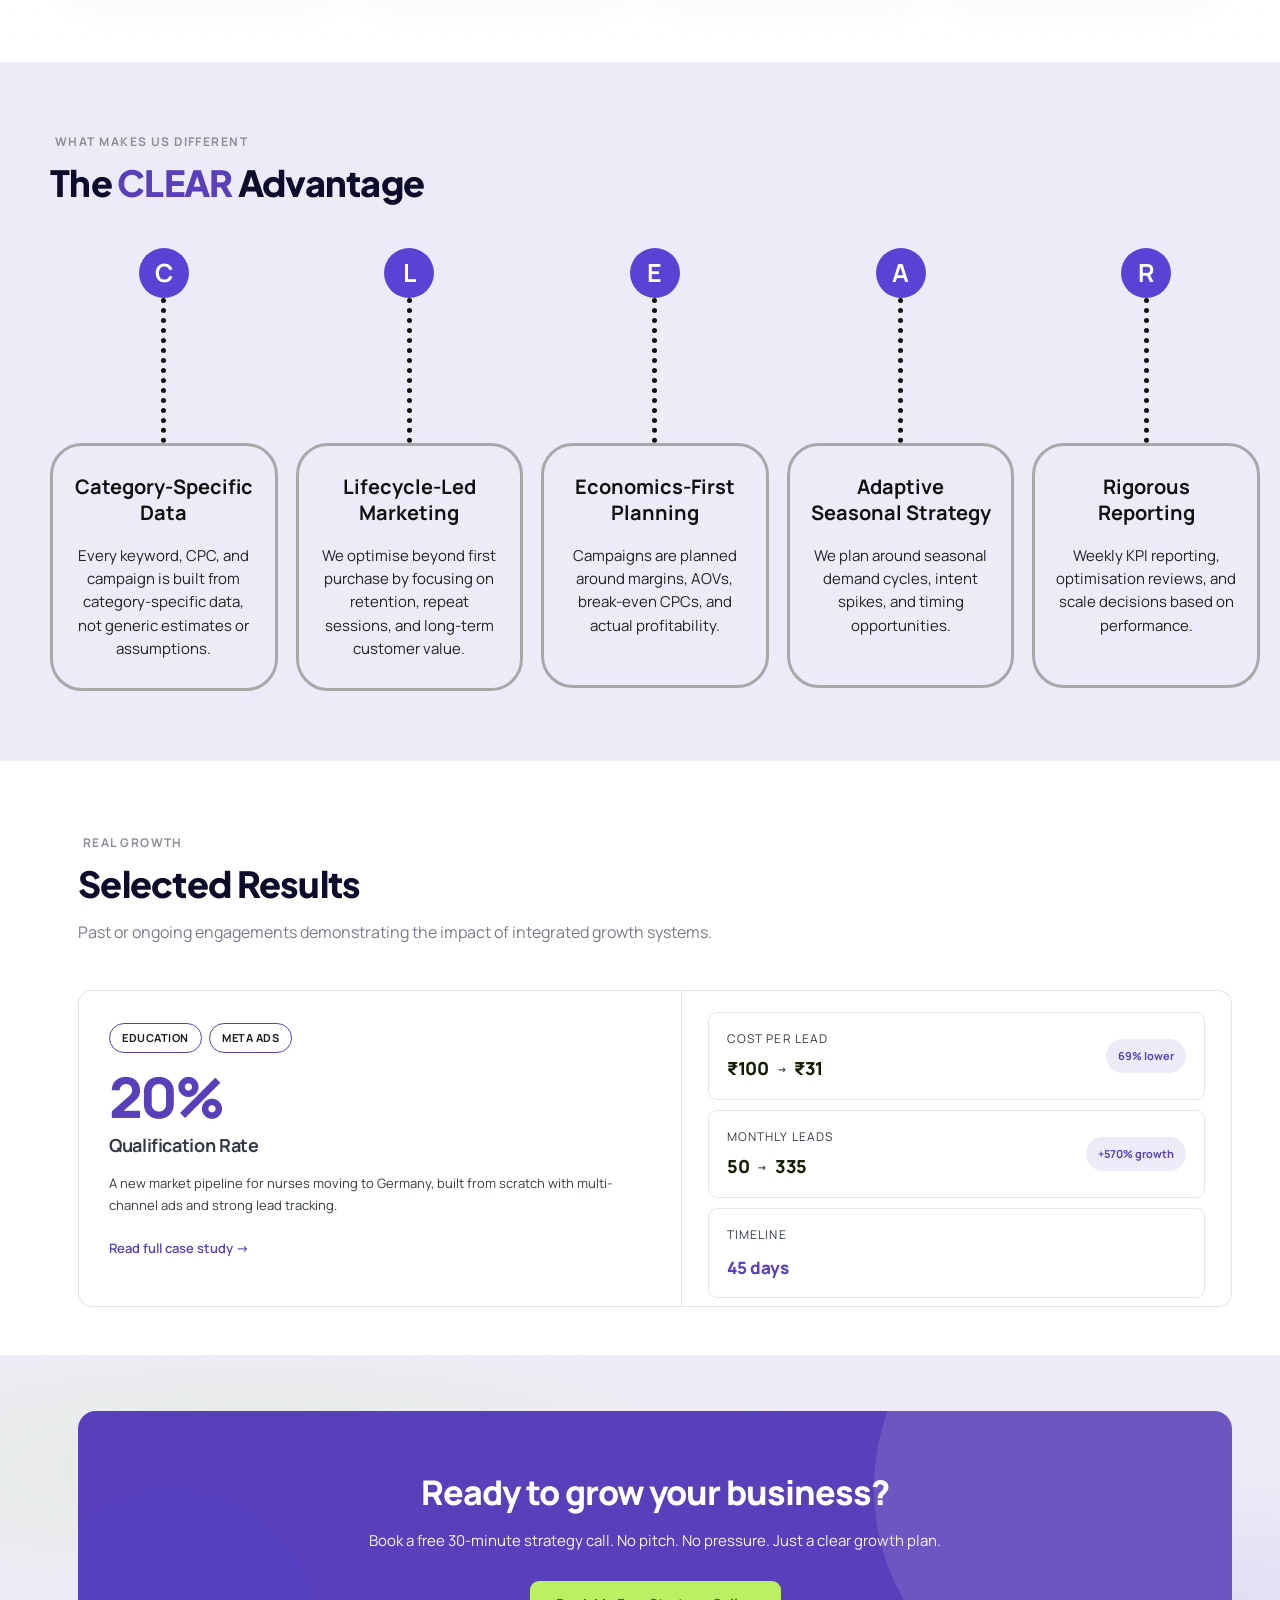
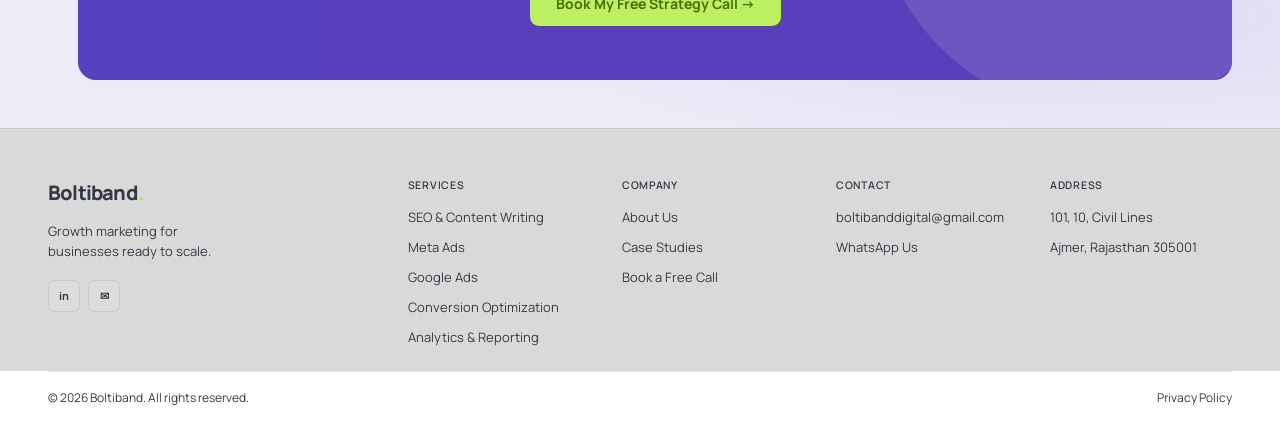
==== commit f5a1726a: "Convert our website from SIngle page to Multipage website" ====
--- a/index.html
+++ b/index.html
@@ -1,6 +1,5 @@
 <!DOCTYPE html>
 <html lang="en">
-
 <head>
   <meta charset="UTF-8">
   <meta name="viewport" content="width=device-width, initial-scale=1.0">
@@ -13,13 +12,13 @@
   <link rel="icon" href="favicon.svg" type="image/svg+xml">
   <link rel="stylesheet" href="styles.css">
 </head>
+
 <!-- Google tag (gtag.js) -->
 <script async src="https://www.googletagmanager.com/gtag/js?id=G-1SBTSQHBLZ"></script>
 <script>
   window.dataLayer = window.dataLayer || [];
   function gtag() { dataLayer.push(arguments); }
   gtag('js', new Date());
-
   gtag('config', 'G-1SBTSQHBLZ');
 </script>
 
@@ -32,43 +31,37 @@
       j = d.createElement(s), dl = l != 'dataLayer' ? '&l=' + l : ''; j.async = true; j.src =
         'https://www.googletagmanager.com/gtm.js?id=' + i + dl; f.parentNode.insertBefore(j, f);
   })(window, document, 'script', 'dataLayer', 'GTM-KFTDWHBC');</script>
-<!-- End Google Tag Manager -->
-
 
 <body>
 
   <!-- Google Tag Manager (noscript) -->
   <noscript><iframe src="https://www.googletagmanager.com/ns.html?id=GTM-KFTDWHBC" height="0" width="0"
       style="display:none;visibility:hidden"></iframe></noscript>
-  <!-- End Google Tag Manager (noscript) -->
-
-  <!-- ═══ NAV ═══ -->
+
+  <!-- NAV -->
   <nav class="nav" id="main-nav">
-    <div class="nav-logo" onclick="goto('home')"><span
+    <div class="nav-logo"><a href="index.html"><span
         style="color: var(--primary); text-transform: uppercase;">Bolt</span>i<span
-        style="color: var(--primary); text-transform: uppercase;">Band</span><span>.</span></div>
+        style="color: var(--primary); text-transform: uppercase;">Band</span><span>.</span></a></div>
     <div class="nav-links">
-      <span class="nav-lnk active" onclick="goto('home')" data-page="home">Home</span>
+      <a href="index.html" class="nav-lnk active" data-page="home">Home</a>
       <div class="nav-dropdown" data-page="services">
         <span class="nav-lnk" data-page="services">Services ▾</span>
         <div class="nav-dropdown-menu">
           <div class="nav-dropdown-menu-inner">
             <span class="nav-dd-heading">Services</span>
-            <!-- <span onclick="goto('services')">All Services</span> -->
-            <span onclick="goto('seo')">SEO &amp; Content</span>
-            <span onclick="goto('google-ads')">Google Ads</span>
-            <span onclick="goto('meta-ads')">Meta Ads</span>
-            <span onclick="goto('cro')">Conversion Optimisation</span>
-            <span onclick="goto('analytics')">Analytics &amp; Reporting</span>
-          </div>
-        </div>
-      </div>
-      <span class="nav-lnk" onclick="goto('casestudies')" data-page="casestudies">Case Studies</span>
-      <span class="nav-lnk" onclick="goto('about')" data-page="about">About Us</span>
-      <span class="nav-lnk" onclick="goto('contact')" data-page="contact">Contact Us</span>
-      <button class="nav-btn"
-        onclick="window.location.href='https://calendly.com/palakbhatia192000/palak-meetings'">Book a Free Call
-        →</button>
+            <span><a href="seo-content.html">SEO &amp; Content</a></span>
+            <span><a href="google-ads.html">Google Ads</a></span>
+            <span><a href="meta-ads.html">Meta Ads</a></span>
+            <span><a href="conversion-optimisation.html">Conversion Optimisation</a></span>
+            <span><a href="analytics-reporting.html">Analytics &amp; Reporting</a></span>
+          </div>
+        </div>
+      </div>
+      <a href="case-studies.html" class="nav-lnk" data-page="casestudies">Case Studies</a>
+      <a href="about.html" class="nav-lnk" data-page="about">About Us</a>
+      <a href="contact.html" class="nav-lnk" data-page="contact">Contact Us</a>
+      <a href="contact.html" class="nav-btn">Book a Free Call →</a>
     </div>
     <div class="ham" id="ham" onclick="toggleMenu()">
       <span></span><span></span><span></span>
@@ -77,21 +70,17 @@
 
   <!-- Mobile menu -->
   <div class="mob-menu" id="mob-menu">
-    <span class="mob-lnk" onclick="goto('home');toggleMenu()" data-mob="home">Home</span>
-    <span class="mob-lnk" onclick="toggleMenu()" data-mob="services">Services</span>
-    <span class="mob-sub-lnk" onclick="goto('seo');toggleMenu()" data-mob="seo">↳ SEO &amp; Content</span>
-    <span class="mob-sub-lnk" onclick="goto('google-ads');toggleMenu()" data-mob="google-ads">↳ Google
-      Ads</span>
-    <span class="mob-sub-lnk" onclick="goto('meta-ads');toggleMenu()" data-mob="meta-ads">↳ Meta Ads</span>
-    <span class="mob-sub-lnk" onclick="goto('cro');toggleMenu()" data-mob="cro">↳ Conversion Optimisation</span>
-    <span class="mob-sub-lnk" onclick="goto('analytics');toggleMenu()" data-mob="analytics">↳ Analytics &amp;
-      Reporting</span>
-    <span class="mob-lnk" onclick="goto('casestudies');toggleMenu()" data-mob="casestudies">Case Studies</span>
-    <span class="mob-lnk" onclick="goto('about');toggleMenu()" data-mob="about">About Us</span>
-    <span class="mob-lnk" onclick="goto('contact');toggleMenu()" data-mob="contact">Contact Us</span>
-    <button class="mob-btn"
-      onclick="window.location.href='https://calendly.com/palakbhatia192000/palak-meetings';toggleMenu()">Book a Free
-      Call →</button>
+    <a href="index.html" class="mob-lnk">Home</a>
+    <span class="mob-lnk" onclick="toggleSubmenu()">Services</span>
+    <a href="seo-content.html" class="mob-sub-lnk">↳ SEO &amp; Content</a>
+    <a href="google-ads.html" class="mob-sub-lnk">↳ Google Ads</a>
+    <a href="meta-ads.html" class="mob-sub-lnk">↳ Meta Ads</a>
+    <a href="conversion-optimisation.html" class="mob-sub-lnk">↳ Conversion Optimisation</a>
+    <a href="analytics-reporting.html" class="mob-sub-lnk">↳ Analytics &amp; Reporting</a>
+    <a href="case-studies.html" class="mob-lnk">Case Studies</a>
+    <a href="about.html" class="mob-lnk">About Us</a>
+    <a href="contact.html" class="mob-lnk">Contact Us</a>
+    <a href="contact.html" class="mob-btn">Book a Free Call →</a>
   </div>
 
   <!-- ═══════════════════════════════════════
@@ -112,7 +101,7 @@
           <button class="btn-green"
             onclick="window.location.href='https://calendly.com/palakbhatia192000/palak-meetings'">Book a Free Strategy
             Call →</button>
-          <button class="btn-ghost" onclick="goto('casestudies')">See Our Work</button>
+          <button class="btn-ghost" href="case-studies.html"><a href="case-studies.html">See Our Work</a></button>
         </div>
       </div>
       <div class="hero-vis">
@@ -3450,28 +3439,28 @@
     <div class="ft-col">
       <h4>Services</h4>
       <ul>
-        <li onclick="goto('seo')">SEO &amp; Content Writing</li>
-        <li onclick="goto('meta-ads')">Meta Ads</li>
-        <li onclick="goto('google-ads')">Google Ads</li>
-        <li onclick="goto('cro')">Conversion Optimization</li>
-        <li onclick="goto('analytics')">Analytics & Reporting</li>
+        <li href="seo-content.html"><a href="seo-content.html">SEO &amp; Content Writing</a></li>
+        <li href="meta-ads.html"><a href="meta-ads.html">Meta Ads</a></li>
+        <li href="google-ads.html"><a href="google-ads.html">Google Ads</a></li>
+        <li href="conversion-optimisation.html"><a href="conversion-optimisation.html">Conversion Optimization</a></li>
+        <li href="analytics-reporting.html"><a href="analytics-reporting.html">Analytics & Reporting</a></li>
       </ul>
     </div>
     <div class="ft-col">
       <h4>Company</h4>
       <ul>
-        <li onclick="goto('about')">About Us</li>
-        <li onclick="goto('casestudies')">Case Studies</li>
+        <li href="about.html"><a href="about.html">About Us</a></li>
+        <li href="casestudies.html"><a href="casestudies.html">Case Studies</a></li>
         <li><a href="https://calendly.com/palakbhatia192000/palak-meetings">Book a Free Call</a></li>
       </ul>
     </div>
-    <div class="ft-col">
-      <h4>Contact</h4>
-      <ul>
-        <li><a href="mailto:boltibanddigital@gmail.com">boltibanddigital@gmail.com</a></li>
-        <li><a href="https://wa.me/918764933188" target="_blank" rel="noopener noreferrer">WhatsApp Us</a></li>
-      </ul>
-    </div>
+      <div class="ft-col">
+        <h4>Contact</h4>
+        <ul>
+          <li><a href="mailto:boltibanddigital@gmail.com">boltibanddigital@gmail.com</a></li>
+          <li><a href="https://wa.me/918764933188" target="_blank" rel="noopener noreferrer">WhatsApp Us</a></li>
+        </ul>
+      </div>
     <div class="ft-col">
       <h4>Address</h4>
       <ul>
--- a/styles.css
+++ b/styles.css
@@ -4228,7 +4228,7 @@
 
 .sp-hero-content h1 em {
    color: var(--color-secondary-dark);
-   font-style: normal
+   font-style: normal;
 }
 
 .sp-hero-sub {
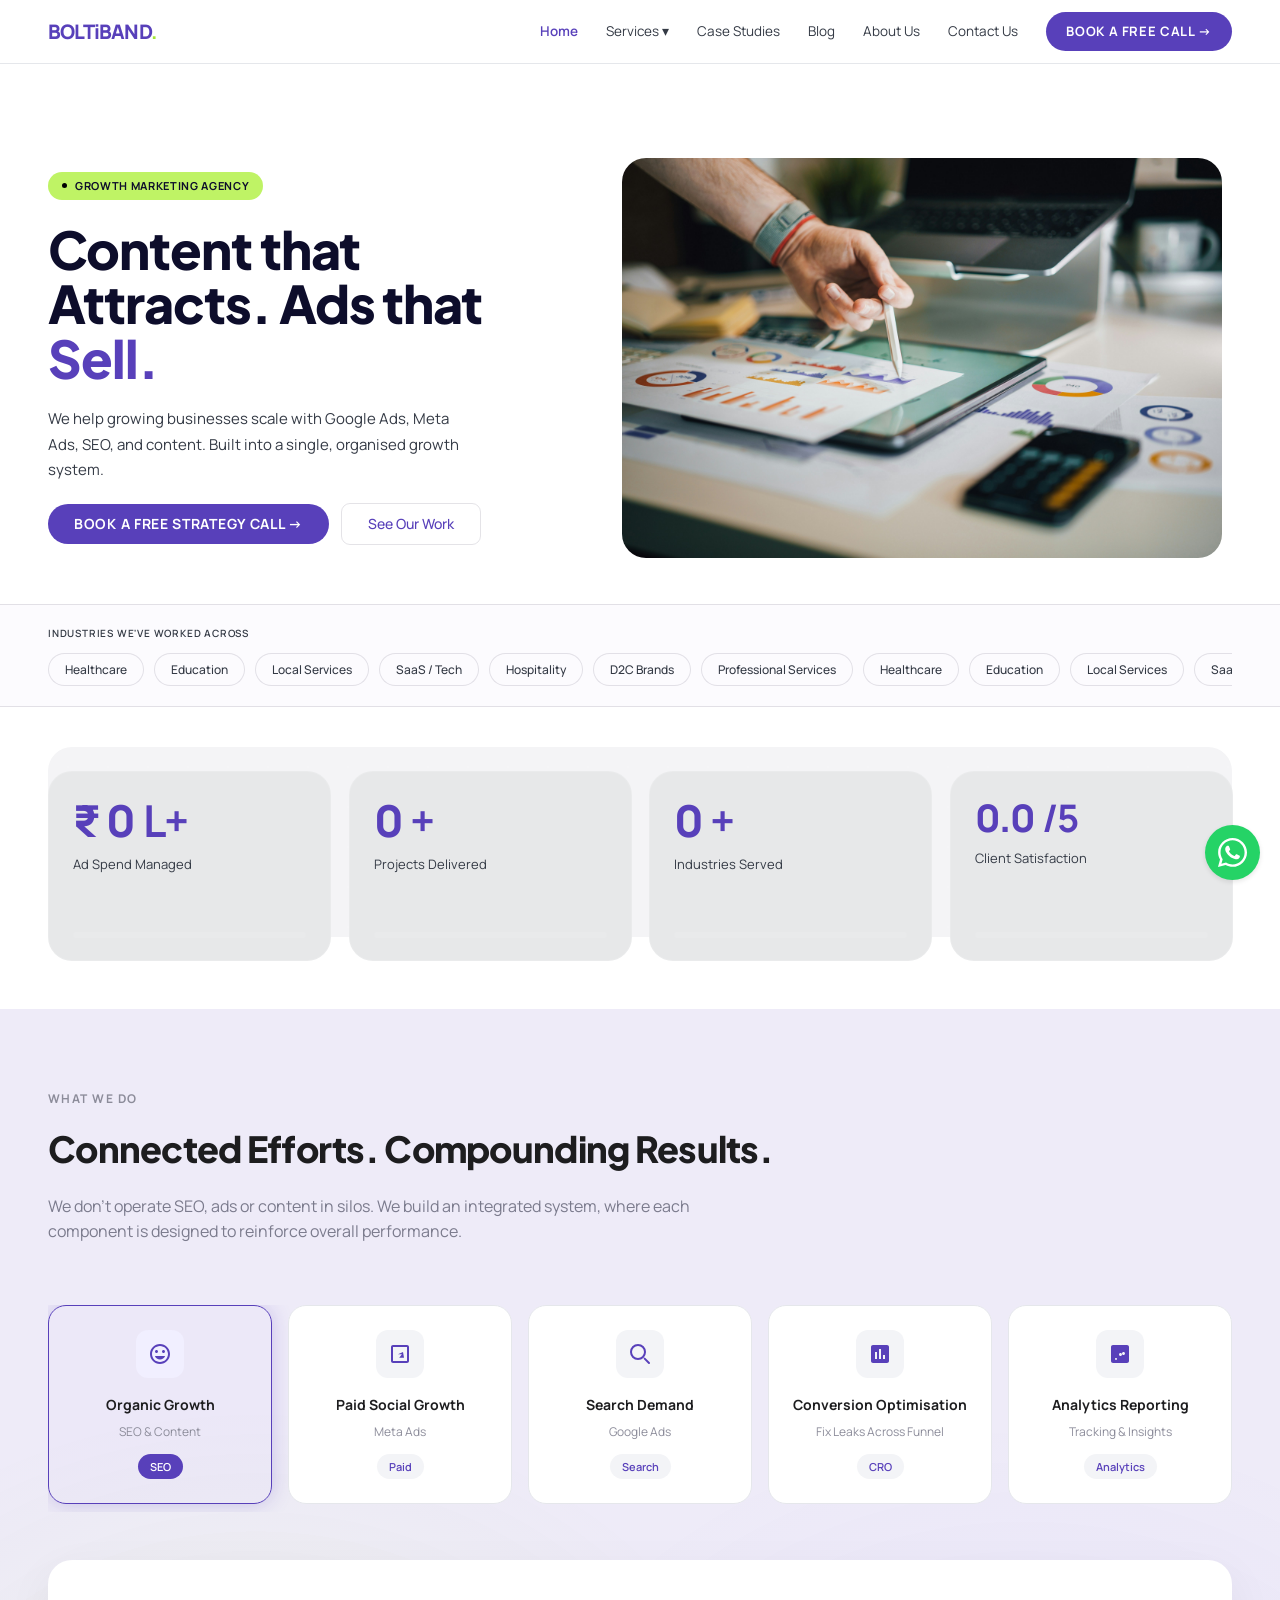
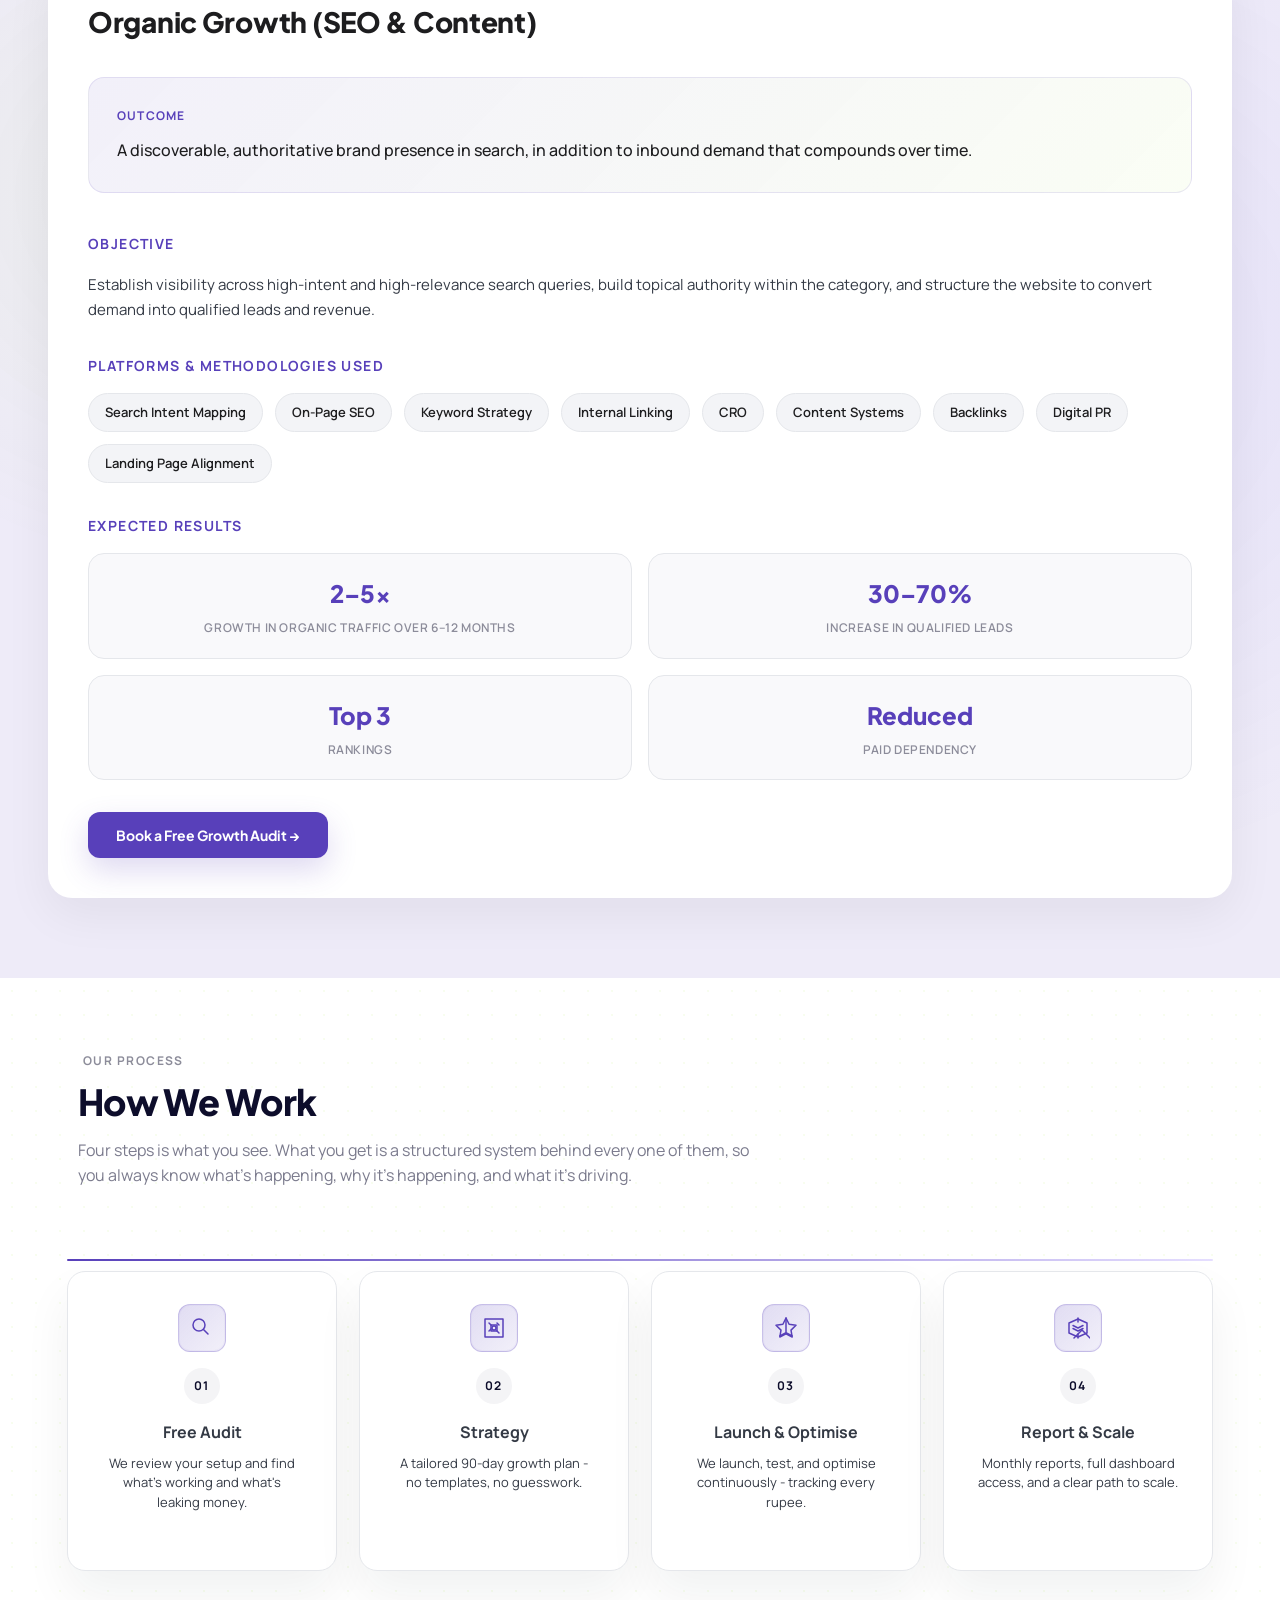
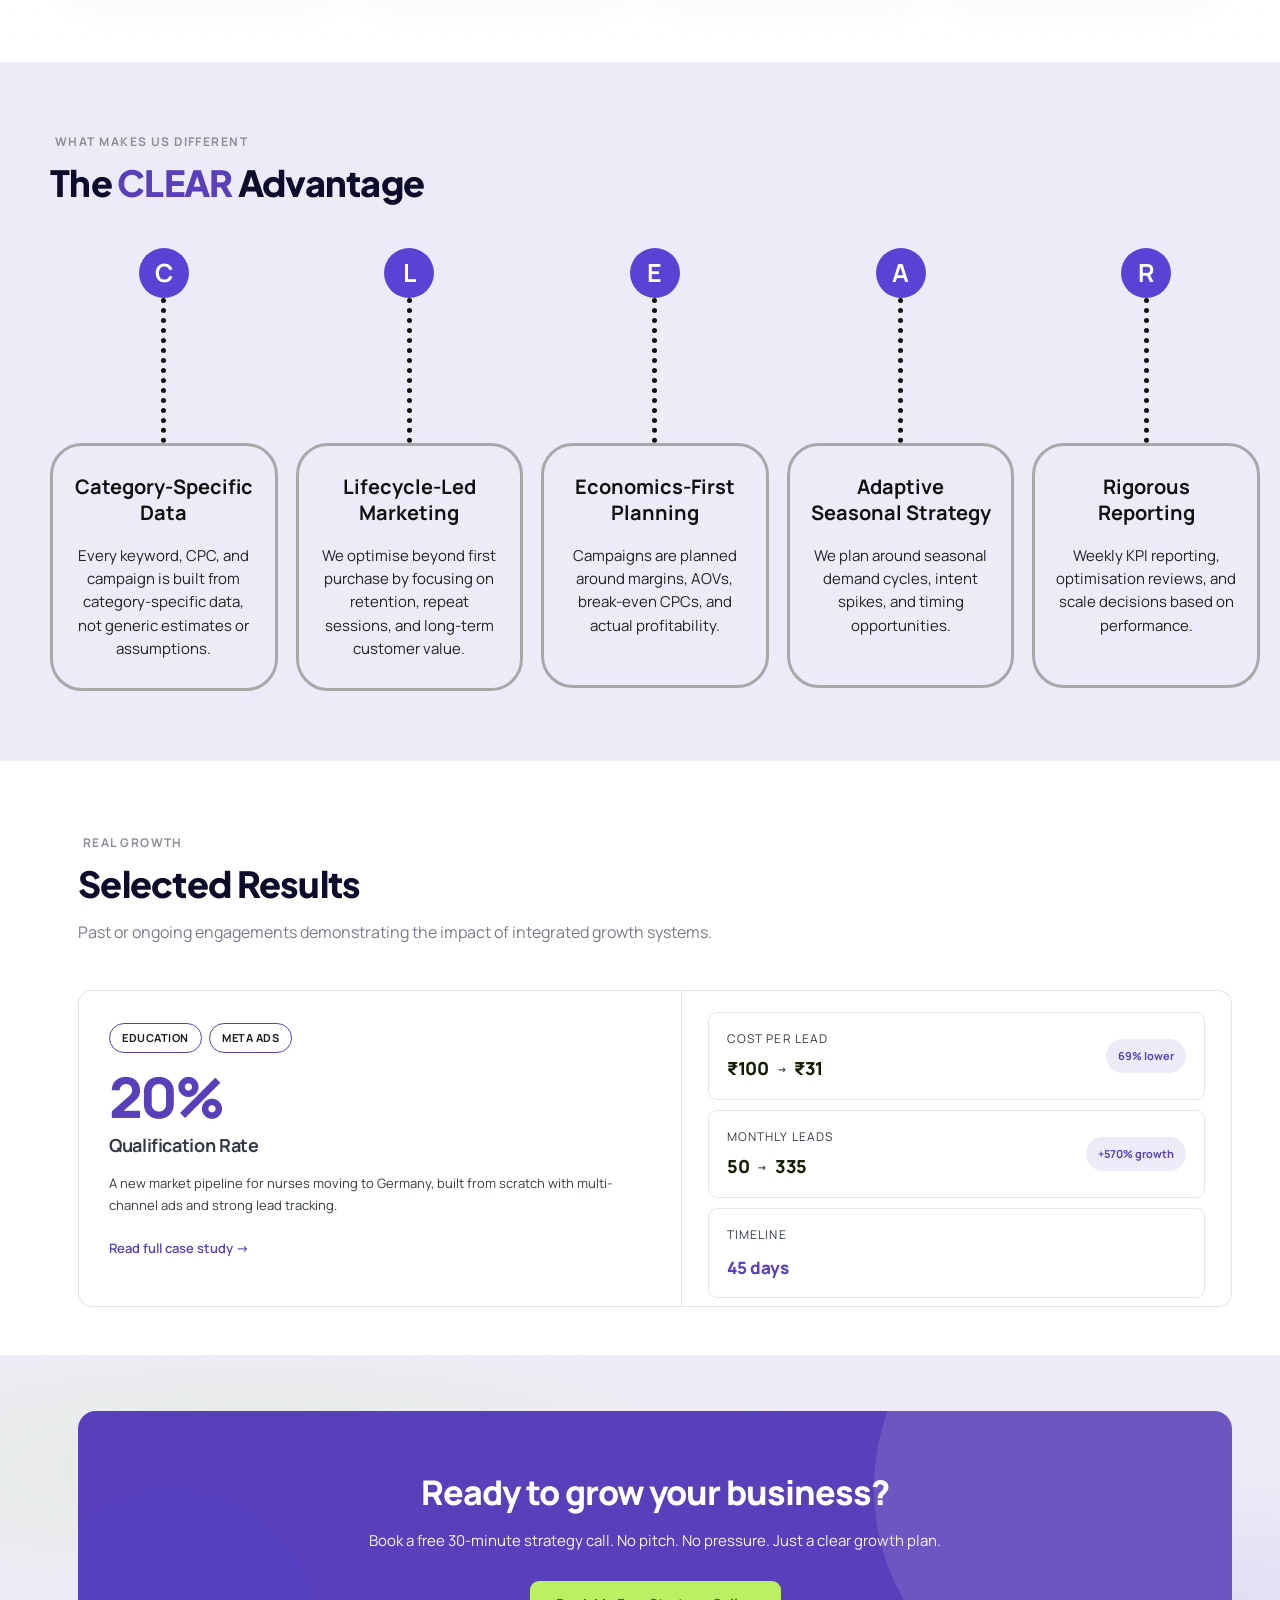
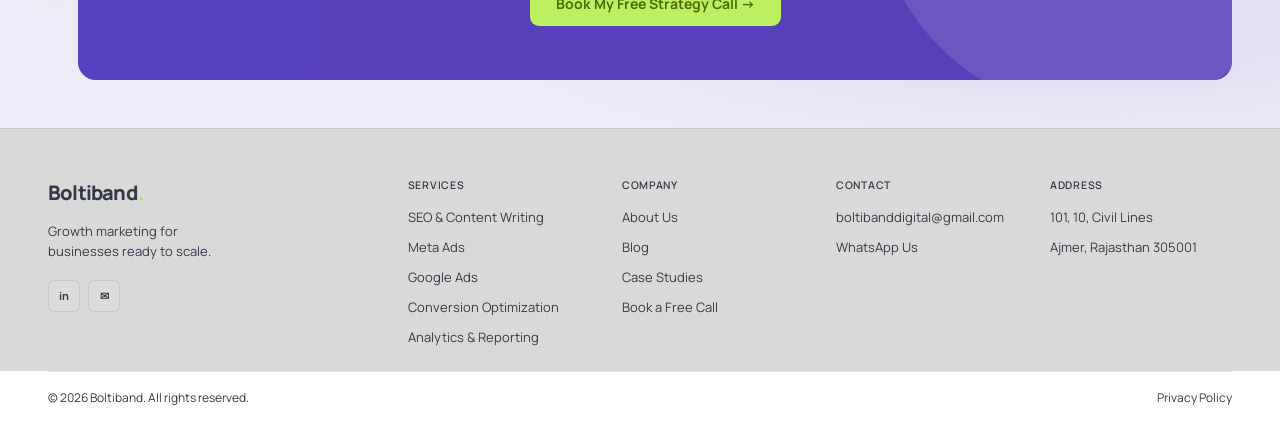
==== commit 7e99dd73: "blog update" ====
--- a/index.html
+++ b/index.html
@@ -11,6 +11,48 @@
     rel="stylesheet">
   <link rel="icon" href="favicon.svg" type="image/svg+xml">
   <link rel="stylesheet" href="styles.css">
+  <script type="application/ld+json">
+{
+  "@context": "https://schema.org",
+  "@type": "Organization",
+  "name": "Boltiband",
+  "legalName": "Boltiband Digital",
+  "url": "https://theboltiband.com",
+  "logo": "https://theboltiband.com/images/boltiband-logo.png",
+  "description": "Boltiband is a growth marketing agency helping businesses scale with Google Ads, Meta Ads, SEO, and Content Marketing. Based in Ajmer, serving clients across India.",
+  "foundingDate": "2024",
+  "founder": {
+    "@type": "Person",
+    "name": "Palak Bhatia",
+    "jobTitle": "Founder & Performance Marketing Lead",
+    "sameAs": "https://www.linkedin.com/in/palak-bhatia-623920193/"
+  },
+  "address": {
+    "@type": "PostalAddress",
+    "streetAddress": "101, 10, Civil Lines",
+    "addressLocality": "Ajmer",
+    "addressRegion": "Rajasthan",
+    "postalCode": "305001",
+    "addressCountry": "IN"
+  },
+  "contactPoint": {
+    "@type": "ContactPoint",
+    "contactType": "customer service",
+    "telephone": "+91-8764933188",
+    "email": "boltibanddigital@gmail.com",
+    "availableLanguage": ["English", "Hindi"],
+    "areaServed": "IN"
+  },
+  "sameAs": [
+    "https://www.linkedin.com/company/theboltiband/",
+    "https://wa.me/918764933188"
+  ],
+  "areaServed": {
+    "@type": "Country",
+    "name": "India"
+  }
+}
+</script>
 </head>
 
 <!-- Google tag (gtag.js) -->
@@ -59,6 +101,7 @@
         </div>
       </div>
       <a href="case-studies.html" class="nav-lnk" data-page="casestudies">Case Studies</a>
+      <a href="blog.html" class="nav-lnk" data-page="blog">Blog</a>
       <a href="about.html" class="nav-lnk" data-page="about">About Us</a>
       <a href="contact.html" class="nav-lnk" data-page="contact">Contact Us</a>
       <a href="contact.html" class="nav-btn">Book a Free Call →</a>
@@ -78,6 +121,7 @@
     <a href="conversion-optimisation.html" class="mob-sub-lnk">↳ Conversion Optimisation</a>
     <a href="analytics-reporting.html" class="mob-sub-lnk">↳ Analytics &amp; Reporting</a>
     <a href="case-studies.html" class="mob-lnk">Case Studies</a>
+  <a href="blog.html" class="mob-lnk">Blog</a>
     <a href="about.html" class="mob-lnk">About Us</a>
     <a href="contact.html" class="mob-lnk">Contact Us</a>
     <a href="contact.html" class="mob-btn">Book a Free Call →</a>
@@ -3450,6 +3494,7 @@
       <h4>Company</h4>
       <ul>
         <li href="about.html"><a href="about.html">About Us</a></li>
+        <li href="blog.html"><a href="blog.html">Blog</a></li>
         <li href="casestudies.html"><a href="casestudies.html">Case Studies</a></li>
         <li><a href="https://calendly.com/palakbhatia192000/palak-meetings">Book a Free Call</a></li>
       </ul>
@@ -3477,4 +3522,4 @@
   <script src="main.js"></script>
 </body>
 
-</html>+</html>
